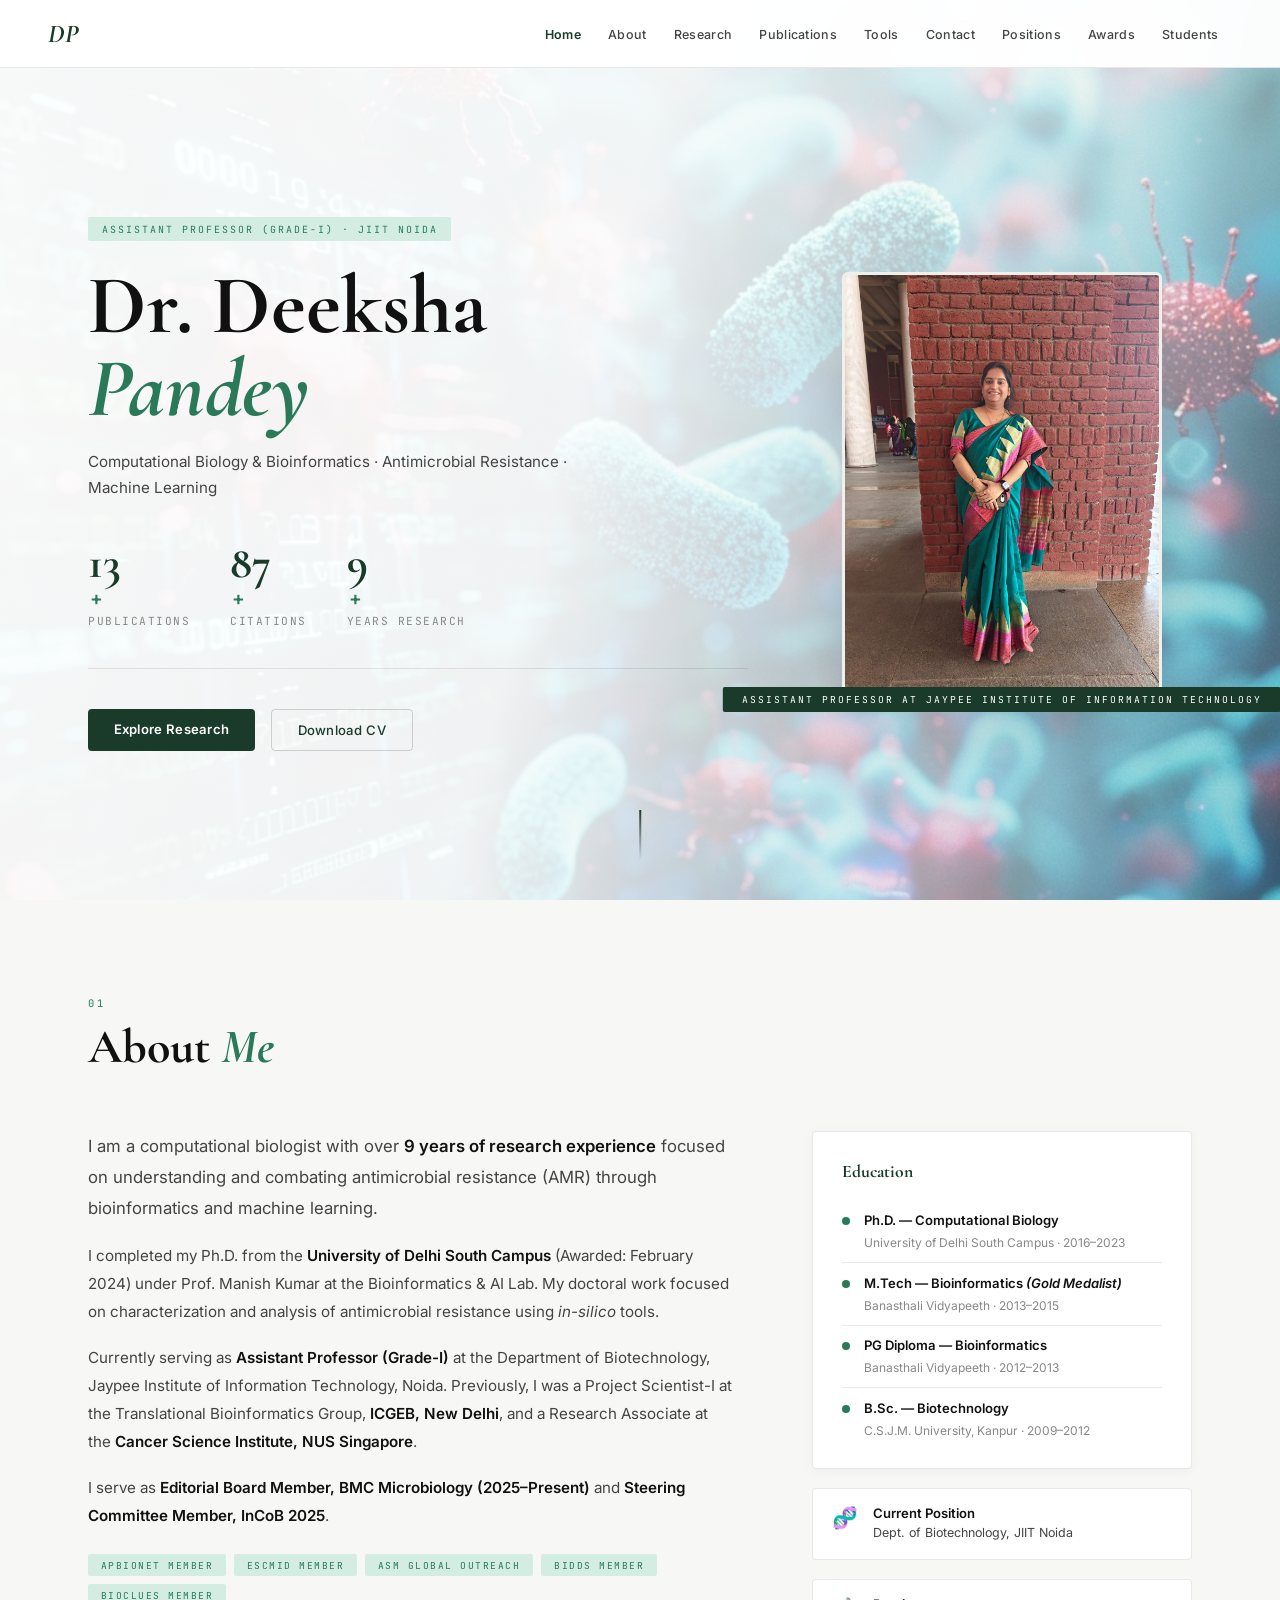
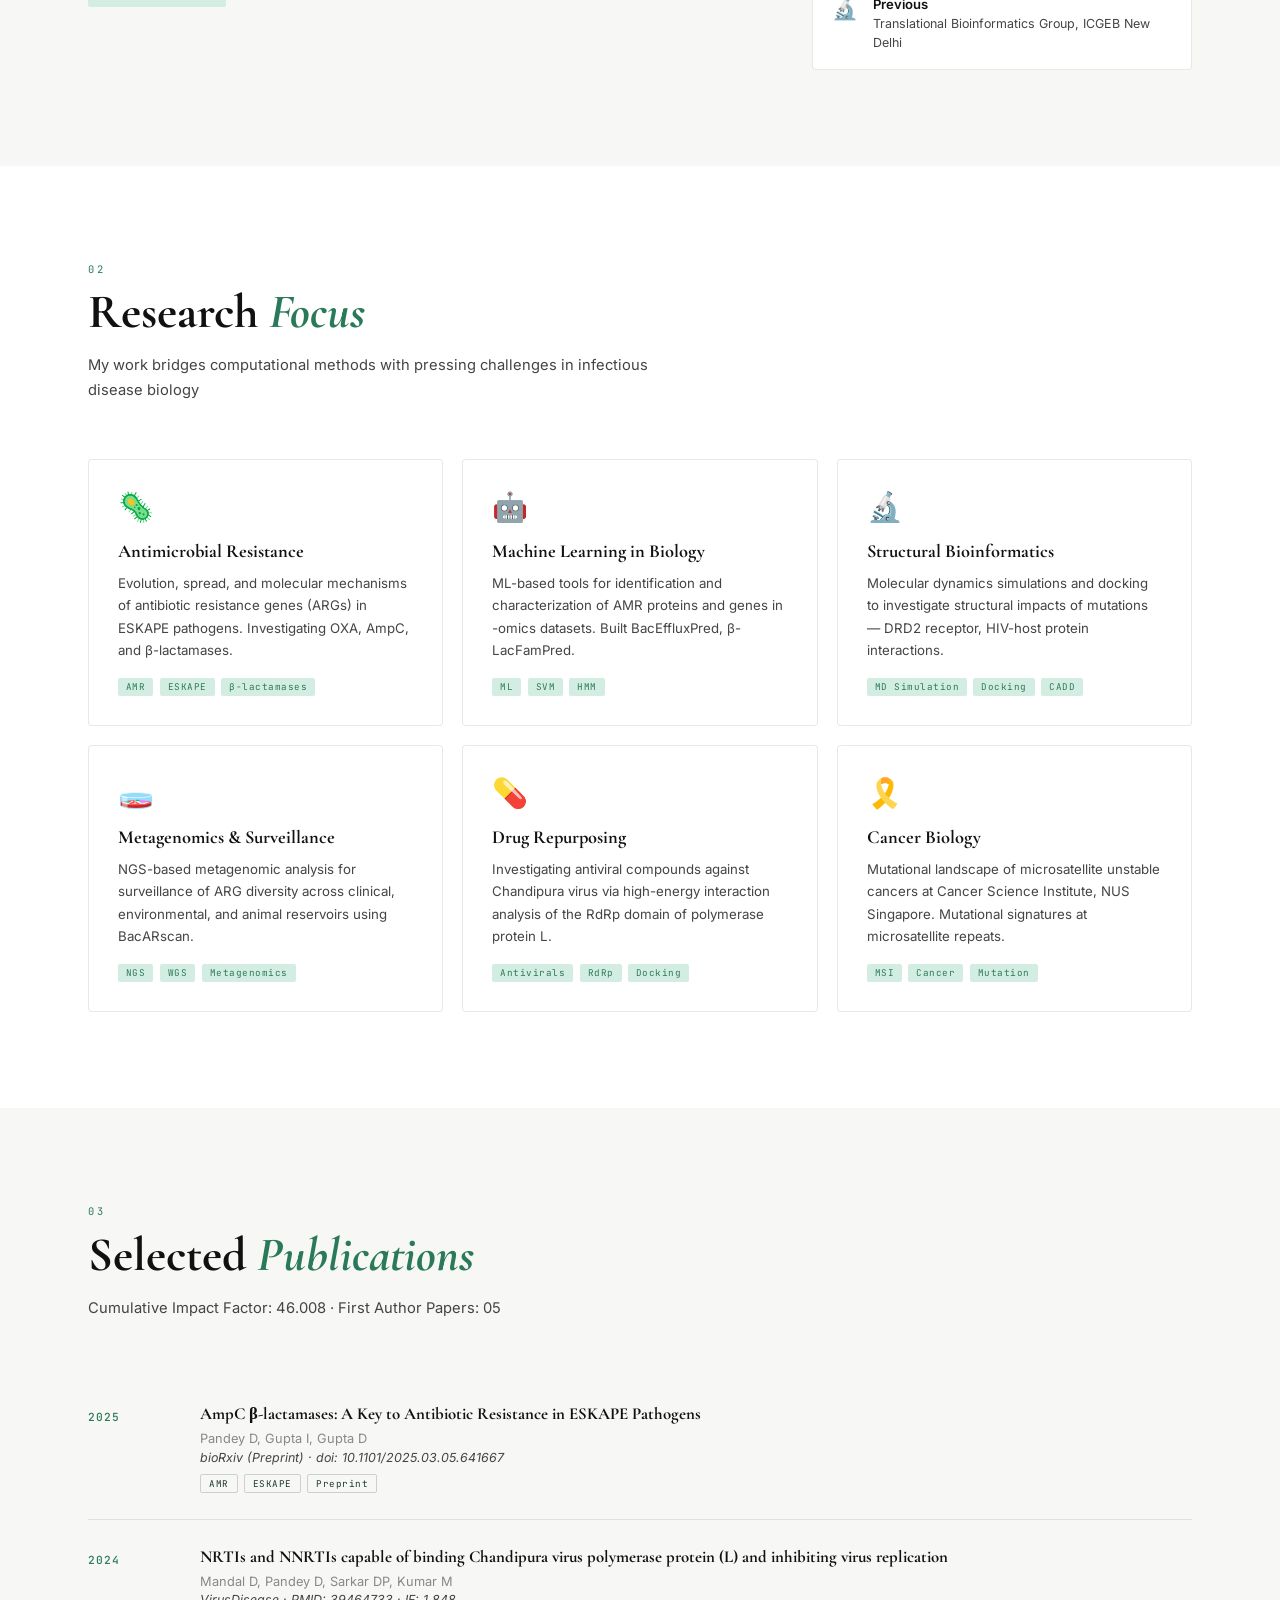
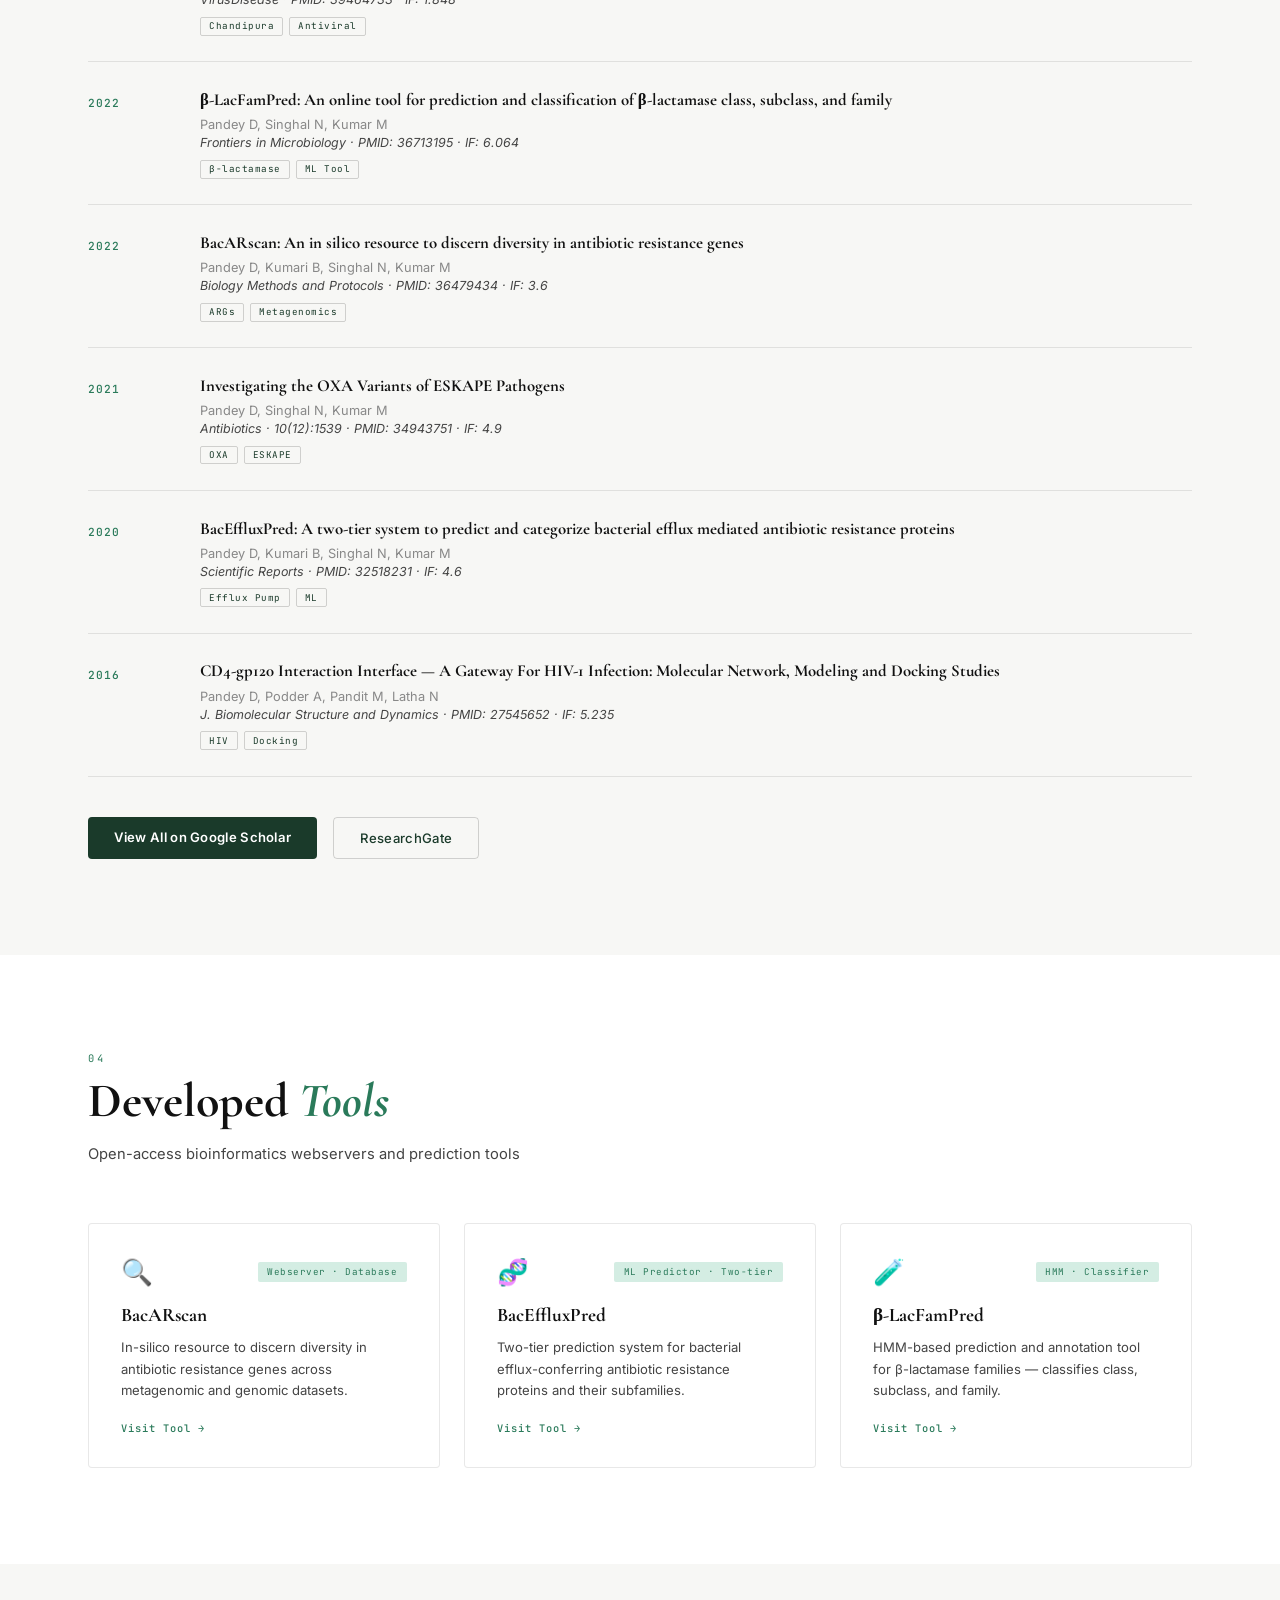
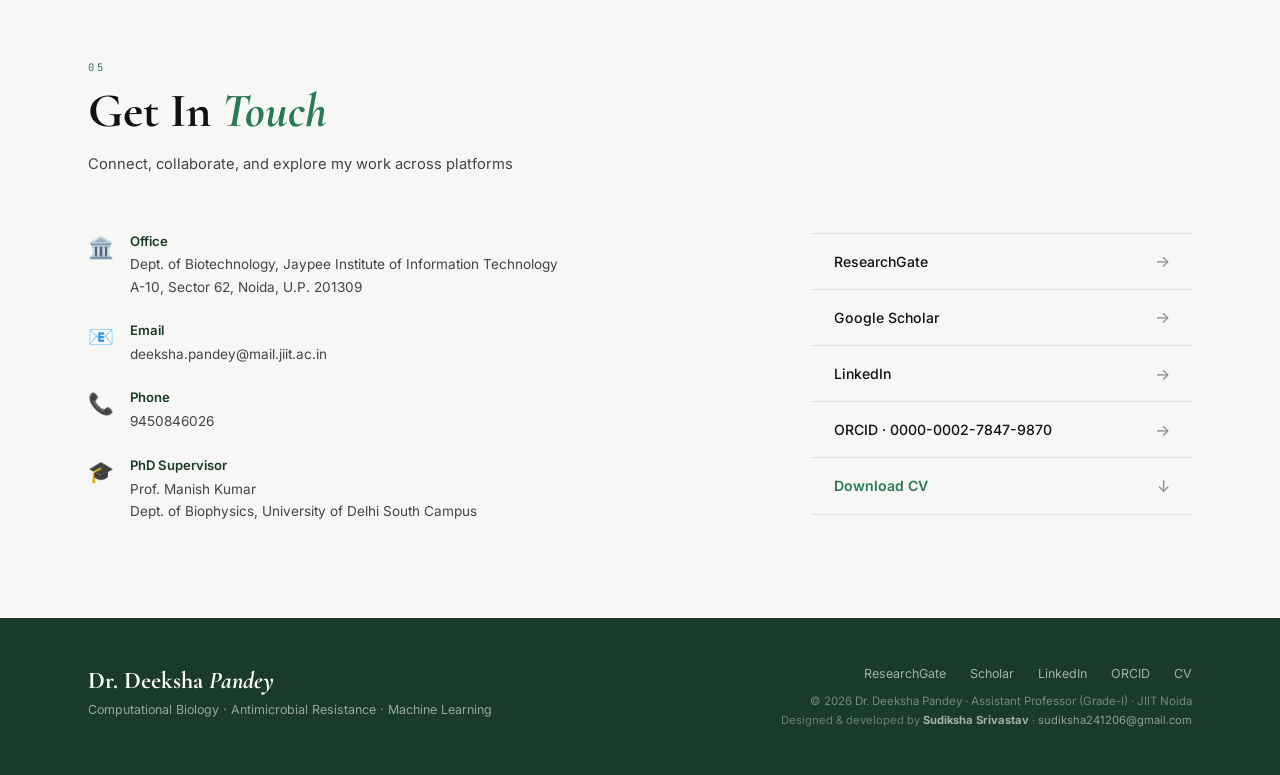
==== index.html @ 35f5d24d "Updated layout of website" ====
<!DOCTYPE html>
<html lang="en">
<head>
  <meta charset="UTF-8" />
  <meta name="viewport" content="width=device-width, initial-scale=1.0"/>
  <title>Dr. Deeksha Pandey | Computational Biology & Bioinformatics</title>
  <link rel="stylesheet" href="style.css" />
  <link rel="preconnect" href="https://fonts.googleapis.com">
  <link rel="preconnect" href="https://fonts.gstatic.com" crossorigin>
  <link href="https://fonts.googleapis.com/css2?family=Cormorant+Garamond:ital,wght@0,400;0,600;0,700;1,400;1,600&family=Inter:wght@300;400;500;600&family=JetBrains+Mono:wght@400;500&display=swap" rel="stylesheet">
</head>
<body>

  <nav id="navbar">
    <div class="nav-logo"><a href="index.html">DP</a></div>
    <ul class="nav-links">
      <li><a href="#home">Home</a></li>
      <li><a href="#about">About</a></li>
      <li><a href="#research">Research</a></li>
      <li><a href="#publications">Publications</a></li>
      <li><a href="#tools">Tools</a></li>
      <li><a href="#contact">Contact</a></li>
      <li><a href="positions.html">Positions</a></li>
      <li><a href="awards.html">Awards</a></li>
      <li><a href="students.html">Students</a></li>
    </ul>
    <button class="hamburger" id="hamburger" aria-label="Menu">
      <span></span><span></span><span></span>
    </button>
  </nav>

  <div class="mobile-menu" id="mobileMenu">
    <button class="mobile-close" id="mobileClose">✕</button>
    <ul>
      <li><a href="#home" onclick="closeMobile()">Home</a></li>
      <li><a href="#about" onclick="closeMobile()">About</a></li>
      <li><a href="#research" onclick="closeMobile()">Research</a></li>
      <li><a href="#publications" onclick="closeMobile()">Publications</a></li>
      <li><a href="#tools" onclick="closeMobile()">Tools</a></li>
      <li><a href="#contact" onclick="closeMobile()">Contact</a></li>
      <li><a href="positions.html" onclick="closeMobile()">Positions</a></li>
      <li><a href="awards.html" onclick="closeMobile()">Awards</a></li>
      <li><a href="students.html" onclick="closeMobile()">Students</a></li>
    </ul>
  </div>

  
  <section id="home" class="hero">
    <div class="hero-bg">
      <img src="backgroung.png" alt="" />
      <div class="hero-overlay"></div>
    </div>
    <div class="hero-inner">
      <div class="hero-left">
        <span class="hero-tag">Assistant Professor (Grade-I) · JIIT Noida</span>
        <h1>Dr. Deeksha<br><em>Pandey</em></h1>
        <p class="hero-sub">Computational Biology &amp; Bioinformatics · Antimicrobial Resistance · Machine Learning</p>
        <div class="hero-stats">
          <div class="hstat"><span class="hstat-n" data-target="13">0</span><span class="hstat-plus">+</span><small>Publications</small></div>
          <div class="hstat"><span class="hstat-n" data-target="87">0</span><span class="hstat-plus">+</span><small>Citations</small></div>
          <div class="hstat"><span class="hstat-n" data-target="9">0</span><span class="hstat-plus">+</span><small>Years Research</small></div>
        </div>
        <div class="hero-btns">
          <a href="#research" class="btn-solid">Explore Research</a>
          <a href="CV_Deeksha_Pandey.pdf" target="_blank" class="btn-ghost">Download CV</a>
        </div>
      </div>
      <div class="hero-right">
        <div class="hero-photo-wrap">
          <img src="profile.jpeg" alt="Dr. Deeksha Pandey" class="hero-photo" />
          <div class="hero-photo-badge">Assistant Professor at Jaypee Institute Of Information Technology</div>
        </div>
      </div>
    </div>
    <div class="hero-scroll"><span></span></div>
  </section>

  
  <section id="about" class="section about-section">
    <div class="container">
      <div class="section-header">
        <span class="sec-num">01</span>
        <h2 class="sec-title">About <em>Me</em></h2>
      </div>
      <div class="about-grid">
        <div class="about-text">
          <p class="about-lead">I am a computational biologist with over <strong>9 years of research experience</strong> focused on understanding and combating antimicrobial resistance (AMR) through bioinformatics and machine learning.</p>
          <p>I completed my Ph.D. from the <strong>University of Delhi South Campus</strong> (Awarded: February 2024) under Prof. Manish Kumar at the Bioinformatics &amp; AI Lab. My doctoral work focused on characterization and analysis of antimicrobial resistance using <em>in-silico</em> tools.</p>
          <p>Currently serving as <strong>Assistant Professor (Grade-I)</strong> at the Department of Biotechnology, Jaypee Institute of Information Technology, Noida. Previously, I was a Project Scientist-I at the Translational Bioinformatics Group, <strong>ICGEB, New Delhi</strong>, and a Research Associate at the <strong>Cancer Science Institute, NUS Singapore</strong>.</p>
          <p>I serve as <strong>Editorial Board Member, BMC Microbiology (2025–Present)</strong> and <strong>Steering Committee Member, InCoB 2025</strong>.</p>
          <div class="about-tags">
            <span>APBioNET Member</span>
            <span>ESCMID Member</span>
            <span>ASM Global Outreach</span>
            <span>BIDDS Member</span>
            <span>BIOCLUES Member</span>
          </div>
        </div>
        <div class="about-sidebar">
          <div class="edu-card">
            <h3>Education</h3>
            <div class="edu-item">
              <div class="edu-dot"></div>
              <div>
                <strong>Ph.D. — Computational Biology</strong>
                <span>University of Delhi South Campus · 2016–2023</span>
              </div>
            </div>
            <div class="edu-item">
              <div class="edu-dot"></div>
              <div>
                <strong>M.Tech — Bioinformatics <em>(Gold Medalist)</em></strong>
                <span>Banasthali Vidyapeeth · 2013–2015</span>
              </div>
            </div>
            <div class="edu-item">
              <div class="edu-dot"></div>
              <div>
                <strong>PG Diploma — Bioinformatics</strong>
                <span>Banasthali Vidyapeeth · 2012–2013</span>
              </div>
            </div>
            <div class="edu-item">
              <div class="edu-dot"></div>
              <div>
                <strong>B.Sc. — Biotechnology</strong>
                <span>C.S.J.M. University, Kanpur · 2009–2012</span>
              </div>
            </div>
          </div>
          <div class="affil-card">
            <div class="affil-icon">🧬</div>
            <div>
              <strong>Current Position</strong>
              <p>Dept. of Biotechnology, JIIT Noida</p>
            </div>
          </div>
          <div class="affil-card">
            <div class="affil-icon">🔬</div>
            <div>
              <strong>Previous</strong>
              <p>Translational Bioinformatics Group, ICGEB New Delhi</p>
            </div>
          </div>
        </div>
      </div>
    </div>
  </section>

  
  <section id="research" class="section research-section">
    <div class="container">
      <div class="section-header">
        <span class="sec-num">02</span>
        <h2 class="sec-title">Research <em>Focus</em></h2>
        <p class="sec-sub">My work bridges computational methods with pressing challenges in infectious disease biology</p>
      </div>
      <div class="research-grid">
        <div class="rcard">
          <div class="rcard-icon">🦠</div>
          <h3>Antimicrobial Resistance</h3>
          <p>Evolution, spread, and molecular mechanisms of antibiotic resistance genes (ARGs) in ESKAPE pathogens. Investigating OXA, AmpC, and β-lactamases.</p>
          <div class="rcard-tags"><span>AMR</span><span>ESKAPE</span><span>β-lactamases</span></div>
        </div>
        <div class="rcard">
          <div class="rcard-icon">🤖</div>
          <h3>Machine Learning in Biology</h3>
          <p>ML-based tools for identification and characterization of AMR proteins and genes in -omics datasets. Built BacEffluxPred, β-LacFamPred.</p>
          <div class="rcard-tags"><span>ML</span><span>SVM</span><span>HMM</span></div>
        </div>
        <div class="rcard">
          <div class="rcard-icon">🔬</div>
          <h3>Structural Bioinformatics</h3>
          <p>Molecular dynamics simulations and docking to investigate structural impacts of mutations — DRD2 receptor, HIV-host protein interactions.</p>
          <div class="rcard-tags"><span>MD Simulation</span><span>Docking</span><span>CADD</span></div>
        </div>
        <div class="rcard">
          <div class="rcard-icon">🧫</div>
          <h3>Metagenomics &amp; Surveillance</h3>
          <p>NGS-based metagenomic analysis for surveillance of ARG diversity across clinical, environmental, and animal reservoirs using BacARscan.</p>
          <div class="rcard-tags"><span>NGS</span><span>WGS</span><span>Metagenomics</span></div>
        </div>
        <div class="rcard">
          <div class="rcard-icon">💊</div>
          <h3>Drug Repurposing</h3>
          <p>Investigating antiviral compounds against Chandipura virus via high-energy interaction analysis of the RdRp domain of polymerase protein L.</p>
          <div class="rcard-tags"><span>Antivirals</span><span>RdRp</span><span>Docking</span></div>
        </div>
        <div class="rcard">
          <div class="rcard-icon">🎗️</div>
          <h3>Cancer Biology</h3>
          <p>Mutational landscape of microsatellite unstable cancers at Cancer Science Institute, NUS Singapore. Mutational signatures at microsatellite repeats.</p>
          <div class="rcard-tags"><span>MSI</span><span>Cancer</span><span>Mutation</span></div>
        </div>
      </div>
    </div>
  </section>

  
  <section id="publications" class="section pub-section">
    <div class="container">
      <div class="section-header">
        <span class="sec-num">03</span>
        <h2 class="sec-title">Selected <em>Publications</em></h2>
        <p class="sec-sub">Cumulative Impact Factor: 46.008 · First Author Papers: 05</p>
      </div>
      <div class="pub-list">
        <div class="pub-item">
          <div class="pub-meta"><span class="pub-year">2025</span></div>
          <div class="pub-body">
            <h4>AmpC β-lactamases: A Key to Antibiotic Resistance in ESKAPE Pathogens</h4>
            <p class="pub-authors">Pandey D, Gupta I, Gupta D</p>
            <p class="pub-journal">bioRxiv (Preprint) · doi: 10.1101/2025.03.05.641667</p>
            <div class="pub-chips"><span>AMR</span><span>ESKAPE</span><span>Preprint</span></div>
          </div>
        </div>
        <div class="pub-item">
          <div class="pub-meta"><span class="pub-year">2024</span></div>
          <div class="pub-body">
            <h4>NRTIs and NNRTIs capable of binding Chandipura virus polymerase protein (L) and inhibiting virus replication</h4>
            <p class="pub-authors">Mandal D, Pandey D, Sarkar DP, Kumar M</p>
            <p class="pub-journal">VirusDisease · PMID: 39464733 · IF: 1.848</p>
            <div class="pub-chips"><span>Chandipura</span><span>Antiviral</span></div>
          </div>
        </div>
        <div class="pub-item">
          <div class="pub-meta"><span class="pub-year">2022</span></div>
          <div class="pub-body">
            <h4>β-LacFamPred: An online tool for prediction and classification of β-lactamase class, subclass, and family</h4>
            <p class="pub-authors">Pandey D, Singhal N, Kumar M</p>
            <p class="pub-journal">Frontiers in Microbiology · PMID: 36713195 · IF: 6.064</p>
            <div class="pub-chips"><span>β-lactamase</span><span>ML Tool</span></div>
          </div>
        </div>
        <div class="pub-item">
          <div class="pub-meta"><span class="pub-year">2022</span></div>
          <div class="pub-body">
            <h4>BacARscan: An in silico resource to discern diversity in antibiotic resistance genes</h4>
            <p class="pub-authors">Pandey D, Kumari B, Singhal N, Kumar M</p>
            <p class="pub-journal">Biology Methods and Protocols · PMID: 36479434 · IF: 3.6</p>
            <div class="pub-chips"><span>ARGs</span><span>Metagenomics</span></div>
          </div>
        </div>
        <div class="pub-item">
          <div class="pub-meta"><span class="pub-year">2021</span></div>
          <div class="pub-body">
            <h4>Investigating the OXA Variants of ESKAPE Pathogens</h4>
            <p class="pub-authors">Pandey D, Singhal N, Kumar M</p>
            <p class="pub-journal">Antibiotics · 10(12):1539 · PMID: 34943751 · IF: 4.9</p>
            <div class="pub-chips"><span>OXA</span><span>ESKAPE</span></div>
          </div>
        </div>
        <div class="pub-item">
          <div class="pub-meta"><span class="pub-year">2020</span></div>
          <div class="pub-body">
            <h4>BacEffluxPred: A two-tier system to predict and categorize bacterial efflux mediated antibiotic resistance proteins</h4>
            <p class="pub-authors">Pandey D, Kumari B, Singhal N, Kumar M</p>
            <p class="pub-journal">Scientific Reports · PMID: 32518231 · IF: 4.6</p>
            <div class="pub-chips"><span>Efflux Pump</span><span>ML</span></div>
          </div>
        </div>
        <div class="pub-item">
          <div class="pub-meta"><span class="pub-year">2016</span></div>
          <div class="pub-body">
            <h4>CD4-gp120 Interaction Interface — A Gateway For HIV-1 Infection: Molecular Network, Modeling and Docking Studies</h4>
            <p class="pub-authors">Pandey D, Podder A, Pandit M, Latha N</p>
            <p class="pub-journal">J. Biomolecular Structure and Dynamics · PMID: 27545652 · IF: 5.235</p>
            <div class="pub-chips"><span>HIV</span><span>Docking</span></div>
          </div>
        </div>
      </div>
      <div class="pub-cta">
        <a href="https://scholar.google.co.in/citations?hl=en&user=V13V4i8AAAAJ&view_op=list_works&sortby=pubdate" target="_blank" class="btn-solid">View All on Google Scholar</a>
        <a href="https://www.researchgate.net/profile/Deeksha_Pandey4" target="_blank" class="btn-ghost">ResearchGate</a>
      </div>
    </div>
  </section>

  
  <section id="tools" class="section tools-section">
    <div class="container">
      <div class="section-header">
        <span class="sec-num">04</span>
        <h2 class="sec-title">Developed <em>Tools</em></h2>
        <p class="sec-sub">Open-access bioinformatics webservers and prediction tools</p>
      </div>
      <div class="tools-grid">
        <a href="http://proteininformatics.org/mkumar/bacarscan/" target="_blank" class="tcard">
          <div class="tcard-top">
            <span class="tcard-icon">🔍</span>
            <span class="tcard-type">Webserver · Database</span>
          </div>
          <h3>BacARscan</h3>
          <p>In-silico resource to discern diversity in antibiotic resistance genes across metagenomic and genomic datasets.</p>
          <span class="tcard-link">Visit Tool →</span>
        </a>
        <a href="http://www.proteininformatics.org/mkumar/baceffluxpred/" target="_blank" class="tcard">
          <div class="tcard-top">
            <span class="tcard-icon">🧬</span>
            <span class="tcard-type">ML Predictor · Two-tier</span>
          </div>
          <h3>BacEffluxPred</h3>
          <p>Two-tier prediction system for bacterial efflux-conferring antibiotic resistance proteins and their subfamilies.</p>
          <span class="tcard-link">Visit Tool →</span>
        </a>
        <a href="http://proteininformatics.org/mkumar/blacfampred/" target="_blank" class="tcard">
          <div class="tcard-top">
            <span class="tcard-icon">🧪</span>
            <span class="tcard-type">HMM · Classifier</span>
          </div>
          <h3>β-LacFamPred</h3>
          <p>HMM-based prediction and annotation tool for β-lactamase families — classifies class, subclass, and family.</p>
          <span class="tcard-link">Visit Tool →</span>
        </a>
      </div>
    </div>
  </section>

  
  <section id="contact" class="section contact-section">
    <div class="container">
      <div class="section-header">
        <span class="sec-num">05</span>
        <h2 class="sec-title">Get In <em>Touch</em></h2>
        <p class="sec-sub">Connect, collaborate, and explore my work across platforms</p>
      </div>
      <div class="contact-grid">
        <div class="contact-info">
          <div class="cinfo-item">
            <div class="cinfo-icon">🏛️</div>
            <div>
              <strong>Office</strong>
              <p>Dept. of Biotechnology, Jaypee Institute of Information Technology<br>A-10, Sector 62, Noida, U.P. 201309</p>
            </div>
          </div>
          <div class="cinfo-item">
            <div class="cinfo-icon">📧</div>
            <div>
              <strong>Email</strong>
              <p>deeksha.pandey@mail.jiit.ac.in</p>
            </div>
          </div>
          <div class="cinfo-item">
            <div class="cinfo-icon">📞</div>
            <div>
              <strong>Phone</strong>
              <p>9450846026</p>
            </div>
          </div>
          <div class="cinfo-item">
            <div class="cinfo-icon">🎓</div>
            <div>
              <strong>PhD Supervisor</strong>
              <p>Prof. Manish Kumar<br>Dept. of Biophysics, University of Delhi South Campus</p>
            </div>
          </div>
        </div>
        <div class="social-links">
          <a href="https://www.researchgate.net/profile/Deeksha_Pandey4" target="_blank" class="slink">
            <span class="slink-label">ResearchGate</span>
            <span class="slink-arrow">→</span>
          </a>
          <a href="https://scholar.google.co.in/citations?hl=en&user=V13V4i8AAAAJ" target="_blank" class="slink">
            <span class="slink-label">Google Scholar</span>
            <span class="slink-arrow">→</span>
          </a>
          <a href="https://www.linkedin.com/in/deeksha-pandey-b1a76788/" target="_blank" class="slink">
            <span class="slink-label">LinkedIn</span>
            <span class="slink-arrow">→</span>
          </a>
          <a href="https://orcid.org/0000-0002-7847-9870" target="_blank" class="slink">
            <span class="slink-label">ORCID · 0000-0002-7847-9870</span>
            <span class="slink-arrow">→</span>
          </a>
          <a href="CV_Deeksha_Pandey.pdf" target="_blank" class="slink slink-cv">
            <span class="slink-label">Download CV</span>
            <span class="slink-arrow">↓</span>
          </a>
        </div>
      </div>
    </div>
  </section>

  <footer class="footer">
    <div class="footer-inner">
      <div class="footer-left">
        <div class="footer-logo">Dr. Deeksha <em>Pandey</em></div>
        <p>Computational Biology · Antimicrobial Resistance · Machine Learning</p>
      </div>
      <div class="footer-right">
        <div class="footer-links">
          <a href="https://www.researchgate.net/profile/Deeksha_Pandey4" target="_blank">ResearchGate</a>
          <a href="https://scholar.google.co.in/citations?hl=en&user=V13V4i8AAAAJ" target="_blank">Scholar</a>
          <a href="https://www.linkedin.com/in/deeksha-pandey-b1a76788/" target="_blank">LinkedIn</a>
          <a href="https://orcid.org/0000-0002-7847-9870" target="_blank">ORCID</a>
          <a href="CV_Deeksha_Pandey.pdf" target="_blank">CV</a>
        </div>
        <p class="footer-copy">© 2026 Dr. Deeksha Pandey · Assistant Professor (Grade-I) · JIIT Noida</p>
        <p class="footer-created">Designed &amp; developed by <strong>Sudiksha Srivastav</strong> · <a href="mailto:sudiksha241206@gmail.com">sudiksha241206@gmail.com</a></p>
      </div>
    </div>
  </footer>

  <script src="script.js"></script>
</body>
</html>
---- style.css ----
:root {
  --bg: #ffffff;
  --bg2: #f7f7f5;
  --bg3: #efefec;
  --surface: #fafaf8;
  --border: rgba(0,0,0,0.09);
  --border-strong: rgba(0,0,0,0.16);
  --accent: #1a3a2a;
  --accent2: #2d5a3d;
  --accent-light: #e8f0eb;
  --teal: #2a7a5a;
  --teal-light: #d4ede3;
  --text: #111111;
  --text-muted: #444444;
  --text-dim: #888888;
  --font-display: 'Cormorant Garamond', Georgia, serif;
  --font-body: 'Inter', sans-serif;
  --font-mono: 'JetBrains Mono', monospace;
  --radius: 4px;
  --nav-h: 68px;
}

*, *::before, *::after { box-sizing: border-box; margin: 0; padding: 0; }
html { scroll-behavior: smooth; }
body {
  font-family: var(--font-body);
  background: var(--bg);
  color: var(--text);
  overflow-x: hidden;
  -webkit-font-smoothing: antialiased;
}
::selection { background: var(--accent); color: #fff; }
::-webkit-scrollbar { width: 4px; }
::-webkit-scrollbar-track { background: var(--bg2); }
::-webkit-scrollbar-thumb { background: var(--accent2); border-radius: 2px; }

#navbar {
  position: fixed;
  top: 0; left: 0; right: 0;
  z-index: 1000;
  height: var(--nav-h);
  display: flex;
  align-items: center;
  justify-content: space-between;
  padding: 0 3rem;
  background: rgba(255,255,255,0.96);
  backdrop-filter: blur(20px);
  border-bottom: 1px solid var(--border);
  transition: box-shadow 0.3s;
}
#navbar.scrolled { box-shadow: 0 2px 20px rgba(0,0,0,0.07); }
.nav-logo a {
  font-family: var(--font-display);
  font-size: 1.6rem;
  font-weight: 700;
  font-style: italic;
  color: var(--accent);
  text-decoration: none;
  letter-spacing: 1px;
}
.nav-links { display: flex; list-style: none; gap: 0; }
.nav-links a {
  font-family: var(--font-body);
  font-size: 0.78rem;
  font-weight: 500;
  text-decoration: none;
  color: var(--text-muted);
  letter-spacing: 0.3px;
  padding: 0.4rem 0.85rem;
  border-radius: var(--radius);
  transition: color 0.2s, background 0.2s;
}
.nav-links a:hover { color: var(--accent); background: var(--accent-light); }
.nav-links a.active { color: var(--accent); font-weight: 600; }

.hamburger { display: none; flex-direction: column; gap: 5px; background: none; border: none; cursor: pointer; padding: 4px; }
.hamburger span { display: block; width: 22px; height: 1.5px; background: var(--accent); transition: 0.3s; }

.mobile-menu {
  display: none;
  position: fixed;
  inset: 0;
  background: rgba(255,255,255,0.98);
  backdrop-filter: blur(20px);
  z-index: 999;
  flex-direction: column;
  align-items: center;
  justify-content: center;
  gap: 0;
}
.mobile-menu.open { display: flex; }
.mobile-close {
  position: absolute;
  top: 1.5rem; right: 2rem;
  background: none;
  border: none;
  font-size: 1.5rem;
  cursor: pointer;
  color: var(--text-muted);
}
.mobile-menu ul { list-style: none; text-align: center; }
.mobile-menu li { margin: 0.9rem 0; }
.mobile-menu a {
  font-family: var(--font-display);
  font-size: 2.2rem;
  font-style: italic;
  color: var(--text);
  text-decoration: none;
  transition: color 0.2s;
}
.mobile-menu a:hover { color: var(--teal); }

.hero {
  min-height: 100vh;
  position: relative;
  display: flex;
  align-items: center;
  padding-top: var(--nav-h);
  overflow: hidden;
}
.hero-bg {
  position: absolute;
  inset: 0;
  z-index: 0;
}
.hero-bg img {
  width: 100%;
  height: 100%;
  object-fit: cover;
  object-position: center;
}
.hero-overlay {
  position: absolute;
  inset: 0;
  background: linear-gradient(105deg, rgba(255,255,255,0.97) 0%, rgba(255,255,255,0.94) 45%, rgba(255,255,255,0.6) 75%, rgba(255,255,255,0.2) 100%);
}
.hero-inner {
  position: relative;
  z-index: 2;
  width: 100%;
  max-width: 1200px;
  margin: 0 auto;
  padding: 4rem 3rem;
  display: grid;
  grid-template-columns: 1fr 380px;
  gap: 4rem;
  align-items: center;
}
.hero-tag {
  display: inline-block;
  font-family: var(--font-mono);
  font-size: 0.62rem;
  letter-spacing: 2px;
  text-transform: uppercase;
  color: var(--teal);
  background: var(--teal-light);
  padding: 0.35rem 0.85rem;
  border-radius: 2px;
  margin-bottom: 1.4rem;
}
.hero-left h1 {
  font-family: var(--font-display);
  font-size: clamp(3.8rem, 6.5vw, 7rem);
  font-weight: 700;
  line-height: 1.0;
  color: var(--text);
  margin-bottom: 1.2rem;
}
.hero-left h1 em {
  font-style: italic;
  color: var(--teal);
}
.hero-sub {
  font-size: 0.95rem;
  color: var(--text-muted);
  line-height: 1.7;
  margin-bottom: 2.5rem;
  max-width: 500px;
}
.hero-stats {
  display: flex;
  gap: 2.5rem;
  margin-bottom: 2.5rem;
  padding-bottom: 2.5rem;
  border-bottom: 1px solid var(--border);
}
.hstat { display: flex; flex-direction: column; align-items: flex-start; }
.hstat-n {
  font-family: var(--font-display);
  font-size: 2.8rem;
  font-weight: 700;
  color: var(--accent);
  line-height: 1;
}
.hstat-plus { font-size: 1.2rem; color: var(--teal); font-weight: 600; margin-left: 2px; }
.hstat small {
  font-size: 0.7rem;
  font-family: var(--font-mono);
  letter-spacing: 1.5px;
  text-transform: uppercase;
  color: var(--text-dim);
  margin-top: 0.3rem;
}
.hero-btns { display: flex; gap: 1rem; flex-wrap: wrap; }
.btn-solid {
  display: inline-block;
  font-family: var(--font-body);
  font-size: 0.82rem;
  font-weight: 600;
  letter-spacing: 0.3px;
  padding: 0.75rem 1.6rem;
  background: var(--accent);
  color: #fff;
  text-decoration: none;
  border-radius: var(--radius);
  transition: background 0.2s, transform 0.2s;
}
.btn-solid:hover { background: var(--accent2); transform: translateY(-1px); }
.btn-ghost {
  display: inline-block;
  font-family: var(--font-body);
  font-size: 0.82rem;
  font-weight: 500;
  letter-spacing: 0.3px;
  padding: 0.75rem 1.6rem;
  background: transparent;
  color: var(--accent);
  text-decoration: none;
  border: 1.5px solid var(--border-strong);
  border-radius: var(--radius);
  transition: border-color 0.2s, background 0.2s;
}
.btn-ghost:hover { border-color: var(--accent); background: var(--accent-light); }

.hero-right { display: flex; justify-content: center; }
.hero-photo-wrap {
  position: relative;
  width: 320px;
}
.hero-photo {
  width: 100%;
  border-radius: 6px;
  display: block;
  border: 3px solid var(--bg3);
  box-shadow: 0 20px 60px rgba(0,0,0,0.12);
}
.hero-photo-badge {
  position: absolute;
  bottom: -16px;
  left: 50%;
  transform: translateX(-50%);
  background: var(--accent);
  color: #fff;
  font-family: var(--font-mono);
  font-size: 0.6rem;
  letter-spacing: 2px;
  text-transform: uppercase;
  padding: 0.4rem 1.2rem;
  border-radius: 2px;
  white-space: nowrap;
}
.hero-scroll {
  position: absolute;
  bottom: 2.5rem;
  left: 50%;
  transform: translateX(-50%);
  z-index: 2;
  display: flex;
  flex-direction: column;
  align-items: center;
}
.hero-scroll span {
  display: block;
  width: 1.5px;
  height: 50px;
  background: linear-gradient(to bottom, var(--accent), transparent);
  animation: scrollPulse 2s ease infinite;
}
@keyframes scrollPulse {
  0%,100% { opacity: 0.3; transform: scaleY(1); }
  50% { opacity: 1; transform: scaleY(1.2); }
}

.section { padding: 6rem 0; }
.section:nth-child(even) { background: var(--bg2); }
.container { max-width: 1200px; margin: 0 auto; padding: 0 3rem; }
.section-header { margin-bottom: 3.5rem; }
.sec-num {
  font-family: var(--font-mono);
  font-size: 0.65rem;
  color: var(--teal);
  letter-spacing: 3px;
  display: block;
  margin-bottom: 0.6rem;
}
.sec-title {
  font-family: var(--font-display);
  font-size: clamp(2.2rem, 4vw, 3rem);
  font-weight: 700;
  color: var(--text);
  line-height: 1.15;
  margin-bottom: 0.8rem;
}
.sec-title em { font-style: italic; color: var(--teal); }
.sec-sub {
  font-size: 0.92rem;
  color: var(--text-muted);
  max-width: 560px;
  line-height: 1.7;
}

.about-grid {
  display: grid;
  grid-template-columns: 1fr 380px;
  gap: 5rem;
  align-items: flex-start;
}
.about-text p {
  font-size: 0.95rem;
  color: var(--text-muted);
  line-height: 1.85;
  margin-bottom: 1.1rem;
}
.about-text p strong { color: var(--text); font-weight: 600; }
.about-text p:first-child { font-size: 1.05rem; }
.about-tags {
  display: flex;
  flex-wrap: wrap;
  gap: 0.5rem;
  margin-top: 1.5rem;
}
.about-tags span {
  font-family: var(--font-mono);
  font-size: 0.6rem;
  letter-spacing: 1.5px;
  text-transform: uppercase;
  color: var(--teal);
  background: var(--teal-light);
  padding: 0.3rem 0.8rem;
  border-radius: 2px;
}
.about-sidebar { display: flex; flex-direction: column; gap: 1.2rem; }
.edu-card {
  background: var(--bg);
  border: 1px solid var(--border);
  border-radius: var(--radius);
  padding: 1.8rem;
  box-shadow: 0 2px 12px rgba(0,0,0,0.04);
}
.edu-card h3 {
  font-family: var(--font-display);
  font-size: 1.1rem;
  font-weight: 700;
  color: var(--accent);
  margin-bottom: 1.2rem;
}
.edu-item {
  display: flex;
  gap: 0.9rem;
  align-items: flex-start;
  padding: 0.7rem 0;
  border-bottom: 1px solid var(--border);
}
.edu-item:last-child { border-bottom: none; padding-bottom: 0; }
.edu-dot {
  width: 8px;
  height: 8px;
  border-radius: 50%;
  background: var(--teal);
  flex-shrink: 0;
  margin-top: 5px;
}
.edu-item strong {
  font-size: 0.82rem;
  font-weight: 600;
  color: var(--text);
  display: block;
  margin-bottom: 0.2rem;
}
.edu-item span {
  font-size: 0.75rem;
  color: var(--text-dim);
}
.affil-card {
  display: flex;
  align-items: flex-start;
  gap: 0.9rem;
  background: var(--bg);
  border: 1px solid var(--border);
  border-radius: var(--radius);
  padding: 1rem 1.2rem;
}
.affil-icon { font-size: 1.3rem; flex-shrink: 0; }
.affil-card strong { font-size: 0.82rem; font-weight: 600; display: block; margin-bottom: 0.2rem; }
.affil-card p { font-size: 0.78rem; color: var(--text-muted); line-height: 1.5; }

.research-grid {
  display: grid;
  grid-template-columns: repeat(3, 1fr);
  gap: 1.2rem;
}
.rcard {
  background: var(--bg);
  border: 1px solid var(--border);
  border-radius: var(--radius);
  padding: 1.8rem;
  transition: transform 0.25s, box-shadow 0.25s, border-color 0.25s;
  position: relative;
  overflow: hidden;
}
.rcard::before {
  content: '';
  position: absolute;
  top: 0; left: 0; right: 0;
  height: 3px;
  background: linear-gradient(90deg, var(--teal), var(--accent2));
  transform: scaleX(0);
  transform-origin: left;
  transition: transform 0.3s;
}
.rcard:hover { transform: translateY(-4px); box-shadow: 0 12px 36px rgba(0,0,0,0.09); border-color: rgba(42,122,90,0.3); }
.rcard:hover::before { transform: scaleX(1); }
.rcard-icon { font-size: 1.8rem; margin-bottom: 1rem; }
.rcard h3 {
  font-family: var(--font-display);
  font-size: 1.15rem;
  font-weight: 700;
  color: var(--text);
  margin-bottom: 0.6rem;
}
.rcard p { font-size: 0.83rem; color: var(--text-muted); line-height: 1.7; margin-bottom: 1rem; }
.rcard-tags { display: flex; flex-wrap: wrap; gap: 0.4rem; }
.rcard-tags span {
  font-family: var(--font-mono);
  font-size: 0.58rem;
  letter-spacing: 0.5px;
  color: var(--teal);
  background: var(--teal-light);
  padding: 0.2rem 0.5rem;
  border-radius: 2px;
}

.pub-list { display: flex; flex-direction: column; gap: 0; margin-bottom: 2.5rem; }
.pub-item {
  display: grid;
  grid-template-columns: 80px 1fr;
  gap: 2rem;
  padding: 1.6rem 0;
  border-bottom: 1px solid var(--border);
  transition: background 0.2s;
}
.pub-item:hover { background: var(--bg2); margin: 0 -1.5rem; padding: 1.6rem 1.5rem; border-radius: var(--radius); }
.pub-meta { padding-top: 0.2rem; }
.pub-year {
  font-family: var(--font-mono);
  font-size: 0.7rem;
  letter-spacing: 1px;
  color: var(--teal);
  font-weight: 500;
}
.pub-body h4 {
  font-family: var(--font-display);
  font-size: 1.05rem;
  font-weight: 700;
  color: var(--text);
  margin-bottom: 0.35rem;
  line-height: 1.4;
}
.pub-authors { font-size: 0.8rem; color: var(--text-dim); margin-bottom: 0.2rem; }
.pub-journal { font-size: 0.78rem; color: var(--text-muted); font-style: italic; margin-bottom: 0.6rem; }
.pub-chips { display: flex; gap: 0.4rem; flex-wrap: wrap; }
.pub-chips span {
  font-family: var(--font-mono);
  font-size: 0.58rem;
  letter-spacing: 0.5px;
  color: var(--accent);
  border: 1px solid var(--border-strong);
  padding: 0.15rem 0.5rem;
  border-radius: 2px;
}
.pub-cta { display: flex; gap: 1rem; }

.tools-grid {
  display: grid;
  grid-template-columns: repeat(3, 1fr);
  gap: 1.5rem;
}
.tcard {
  display: flex;
  flex-direction: column;
  background: var(--bg);
  border: 1px solid var(--border);
  border-radius: var(--radius);
  padding: 2rem;
  text-decoration: none;
  color: inherit;
  transition: transform 0.25s, box-shadow 0.25s, border-color 0.25s;
}
.tcard:hover { transform: translateY(-4px); box-shadow: 0 16px 40px rgba(0,0,0,0.1); border-color: var(--teal); }
.tcard-top { display: flex; align-items: center; justify-content: space-between; margin-bottom: 1rem; }
.tcard-icon { font-size: 1.6rem; }
.tcard-type {
  font-family: var(--font-mono);
  font-size: 0.58rem;
  letter-spacing: 0.5px;
  color: var(--teal);
  background: var(--teal-light);
  padding: 0.25rem 0.6rem;
  border-radius: 2px;
}
.tcard h3 {
  font-family: var(--font-display);
  font-size: 1.2rem;
  font-weight: 700;
  color: var(--text);
  margin-bottom: 0.6rem;
}
.tcard p { font-size: 0.82rem; color: var(--text-muted); line-height: 1.65; flex: 1; margin-bottom: 1.2rem; }
.tcard-link {
  font-family: var(--font-mono);
  font-size: 0.65rem;
  letter-spacing: 1px;
  color: var(--teal);
  font-weight: 500;
}

.contact-grid {
  display: grid;
  grid-template-columns: 1fr 380px;
  gap: 5rem;
  align-items: flex-start;
}
.contact-info { display: flex; flex-direction: column; gap: 1.5rem; }
.cinfo-item { display: flex; gap: 1rem; align-items: flex-start; }
.cinfo-icon { font-size: 1.3rem; flex-shrink: 0; margin-top: 2px; }
.cinfo-item strong { font-size: 0.82rem; font-weight: 600; display: block; margin-bottom: 0.3rem; color: var(--accent); }
.cinfo-item p { font-size: 0.85rem; color: var(--text-muted); line-height: 1.65; }
.social-links { display: flex; flex-direction: column; gap: 0; }
.slink {
  display: flex;
  align-items: center;
  justify-content: space-between;
  padding: 1.1rem 1.4rem;
  text-decoration: none;
  border-bottom: 1px solid var(--border);
  transition: background 0.2s, color 0.2s;
}
.slink:first-child { border-top: 1px solid var(--border); }
.slink:hover { background: var(--accent-light); }
.slink-label {
  font-size: 0.88rem;
  font-weight: 500;
  color: var(--text);
}
.slink:hover .slink-label { color: var(--accent); }
.slink-arrow { font-size: 1rem; color: var(--text-dim); transition: transform 0.2s; }
.slink:hover .slink-arrow { transform: translateX(4px); color: var(--accent); }
.slink-cv .slink-label { color: var(--teal); font-weight: 600; }
.slink-cv:hover { background: var(--teal-light); }

.footer {
  background: var(--accent);
  color: rgba(255,255,255,0.85);
  padding: 3rem 0;
}
.footer-inner {
  max-width: 1200px;
  margin: 0 auto;
  padding: 0 3rem;
  display: flex;
  justify-content: space-between;
  align-items: flex-start;
  gap: 3rem;
}
.footer-logo {
  font-family: var(--font-display);
  font-size: 1.5rem;
  font-weight: 700;
  color: #fff;
  margin-bottom: 0.4rem;
}
.footer-logo em { font-style: italic; }
.footer-left p { font-size: 0.78rem; color: rgba(255,255,255,0.55); }
.footer-right { text-align: right; }
.footer-links { display: flex; gap: 1.5rem; margin-bottom: 0.8rem; justify-content: flex-end; }
.footer-links a {
  font-size: 0.78rem;
  color: rgba(255,255,255,0.6);
  text-decoration: none;
  transition: color 0.2s;
}
.footer-links a:hover { color: #fff; }
.footer-copy { font-size: 0.72rem; color: rgba(255,255,255,0.4); margin-bottom: 0.3rem; }
.footer-created { font-size: 0.7rem; color: rgba(255,255,255,0.35); }
.footer-created strong { color: rgba(255,255,255,0.6); }
.footer-created a { color: rgba(255,255,255,0.5); text-decoration: none; }
.footer-created a:hover { color: rgba(255,255,255,0.85); }

@media (max-width: 1024px) {
  .hero-inner { grid-template-columns: 1fr; gap: 3rem; }
  .hero-right { display: none; }
  .about-grid { grid-template-columns: 1fr; gap: 3rem; }
  .about-sidebar { flex-direction: row; flex-wrap: wrap; }
  .edu-card { flex: 1; min-width: 300px; }
  .contact-grid { grid-template-columns: 1fr; gap: 3rem; }
  .research-grid { grid-template-columns: repeat(2, 1fr); }
  .tools-grid { grid-template-columns: repeat(2, 1fr); }
  .footer-inner { flex-direction: column; gap: 1.5rem; }
  .footer-right { text-align: left; }
  .footer-links { justify-content: flex-start; }
}
@media (max-width: 768px) {
  :root { --nav-h: 60px; }
  #navbar { padding: 0 1.5rem; }
  .nav-links { display: none; }
  .hamburger { display: flex; }
  .container { padding: 0 1.5rem; }
  .section { padding: 4rem 0; }
  .hero-inner { padding: 3rem 1.5rem; }
  .hero-stats { gap: 1.5rem; }
  .research-grid { grid-template-columns: 1fr; }
  .tools-grid { grid-template-columns: 1fr; }
  .pub-item { grid-template-columns: 60px 1fr; gap: 1rem; }
  .footer-inner { padding: 0 1.5rem; }
}

@keyframes fadeUp {
  from { opacity: 0; transform: translateY(24px); }
  to { opacity: 1; transform: translateY(0); }
}
.hero-tag { animation: fadeUp 0.6s ease both; }
.hero-left h1 { animation: fadeUp 0.6s 0.1s ease both; }
.hero-sub { animation: fadeUp 0.6s 0.2s ease both; }
.hero-stats { animation: fadeUp 0.6s 0.3s ease both; }
.hero-btns { animation: fadeUp 0.6s 0.4s ease both; }
.hero-photo-wrap { animation: fadeUp 0.7s 0.3s ease both; }

.rcard {
  opacity: 0;
  animation: fadeUp 0.5s ease forwards;
}
.rcard:nth-child(1) { animation-delay: 0.05s; }
.rcard:nth-child(2) { animation-delay: 0.12s; }
.rcard:nth-child(3) { animation-delay: 0.18s; }
.rcard:nth-child(4) { animation-delay: 0.24s; }
.rcard:nth-child(5) { animation-delay: 0.3s; }
.rcard:nth-child(6) { animation-delay: 0.36s; }
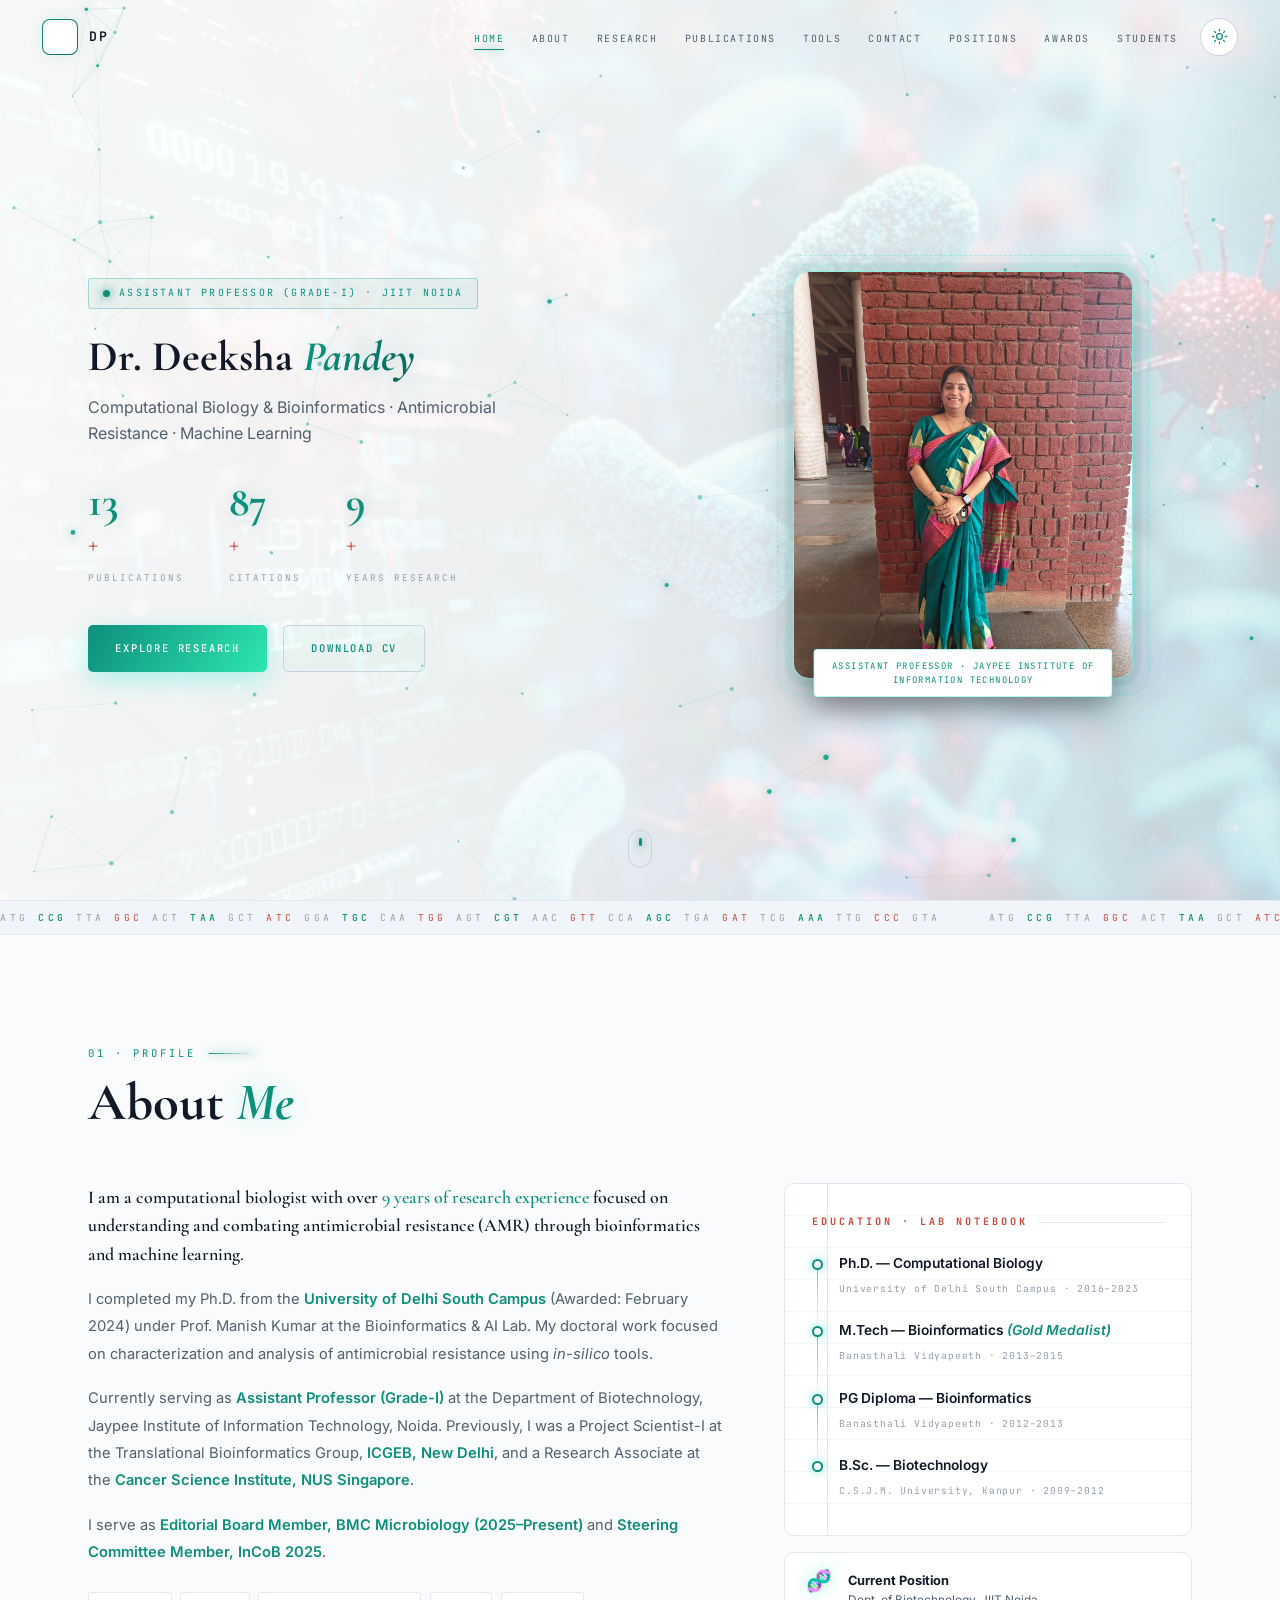
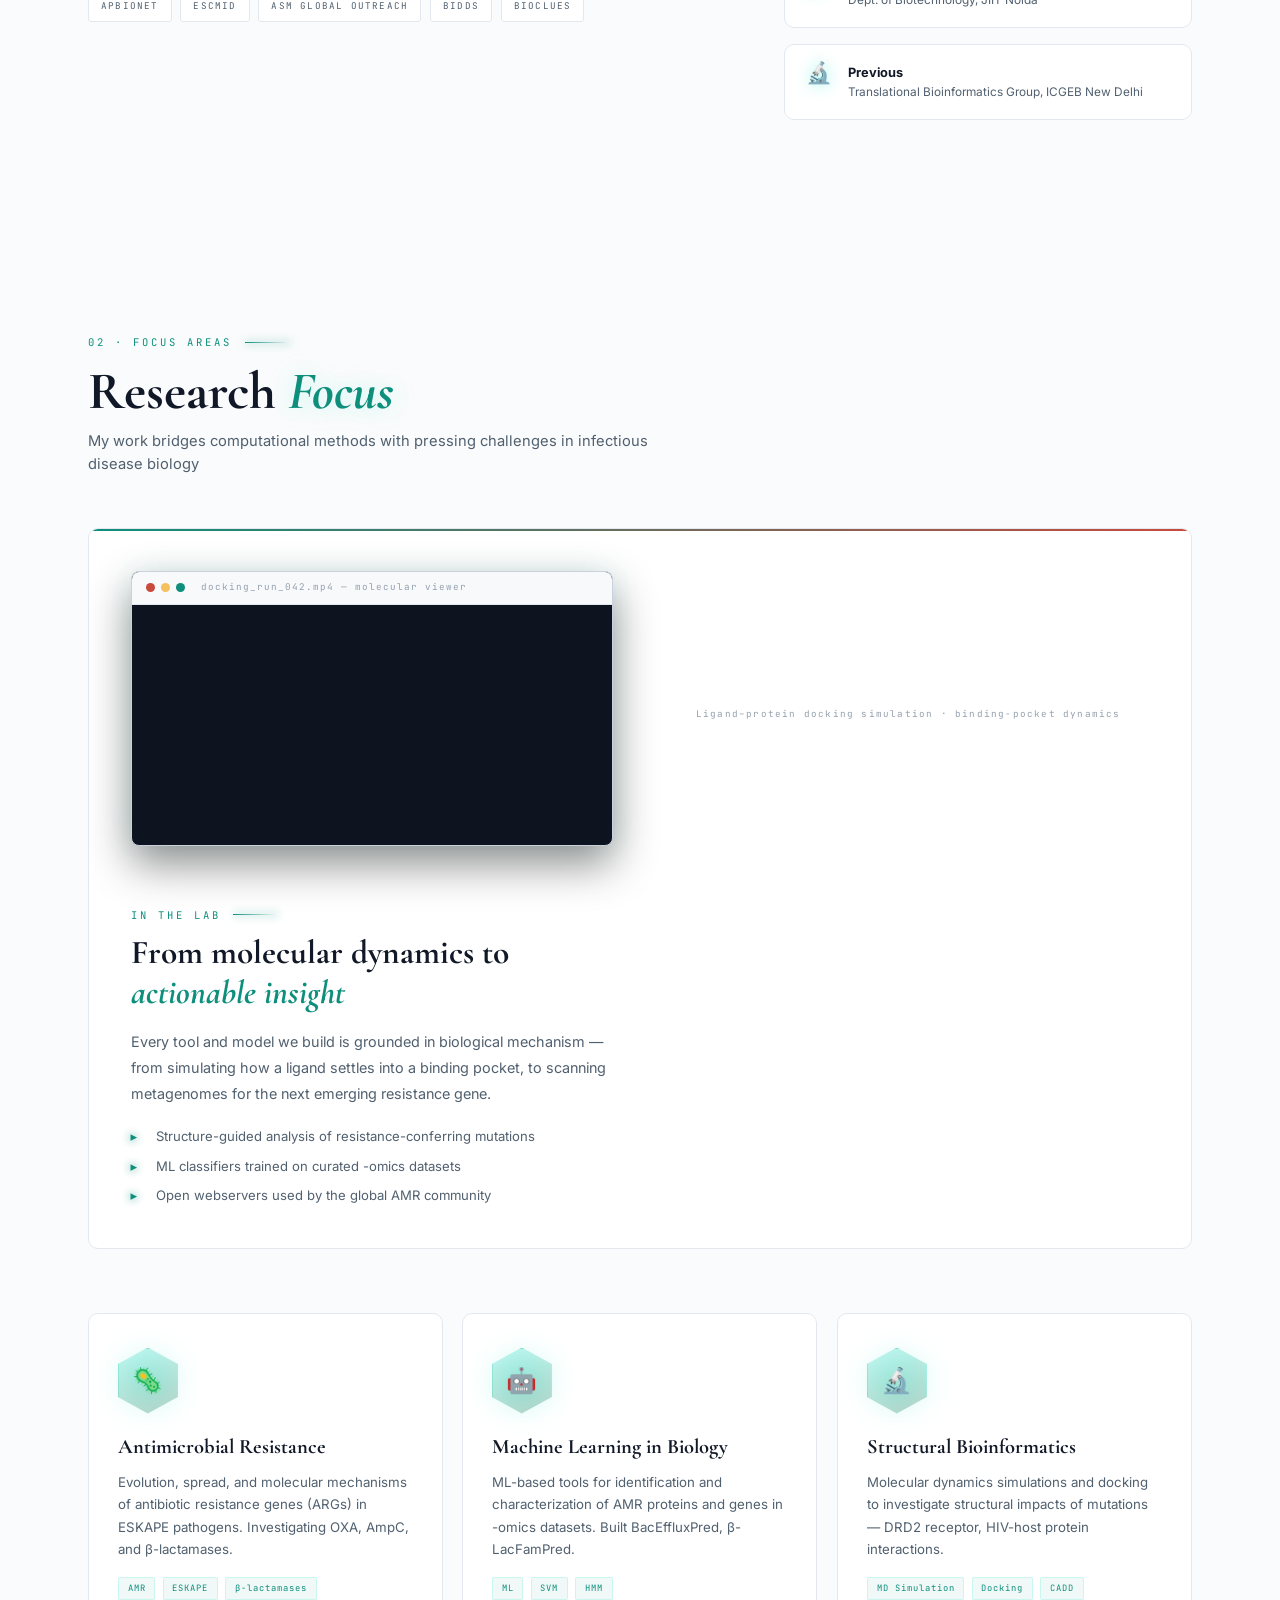
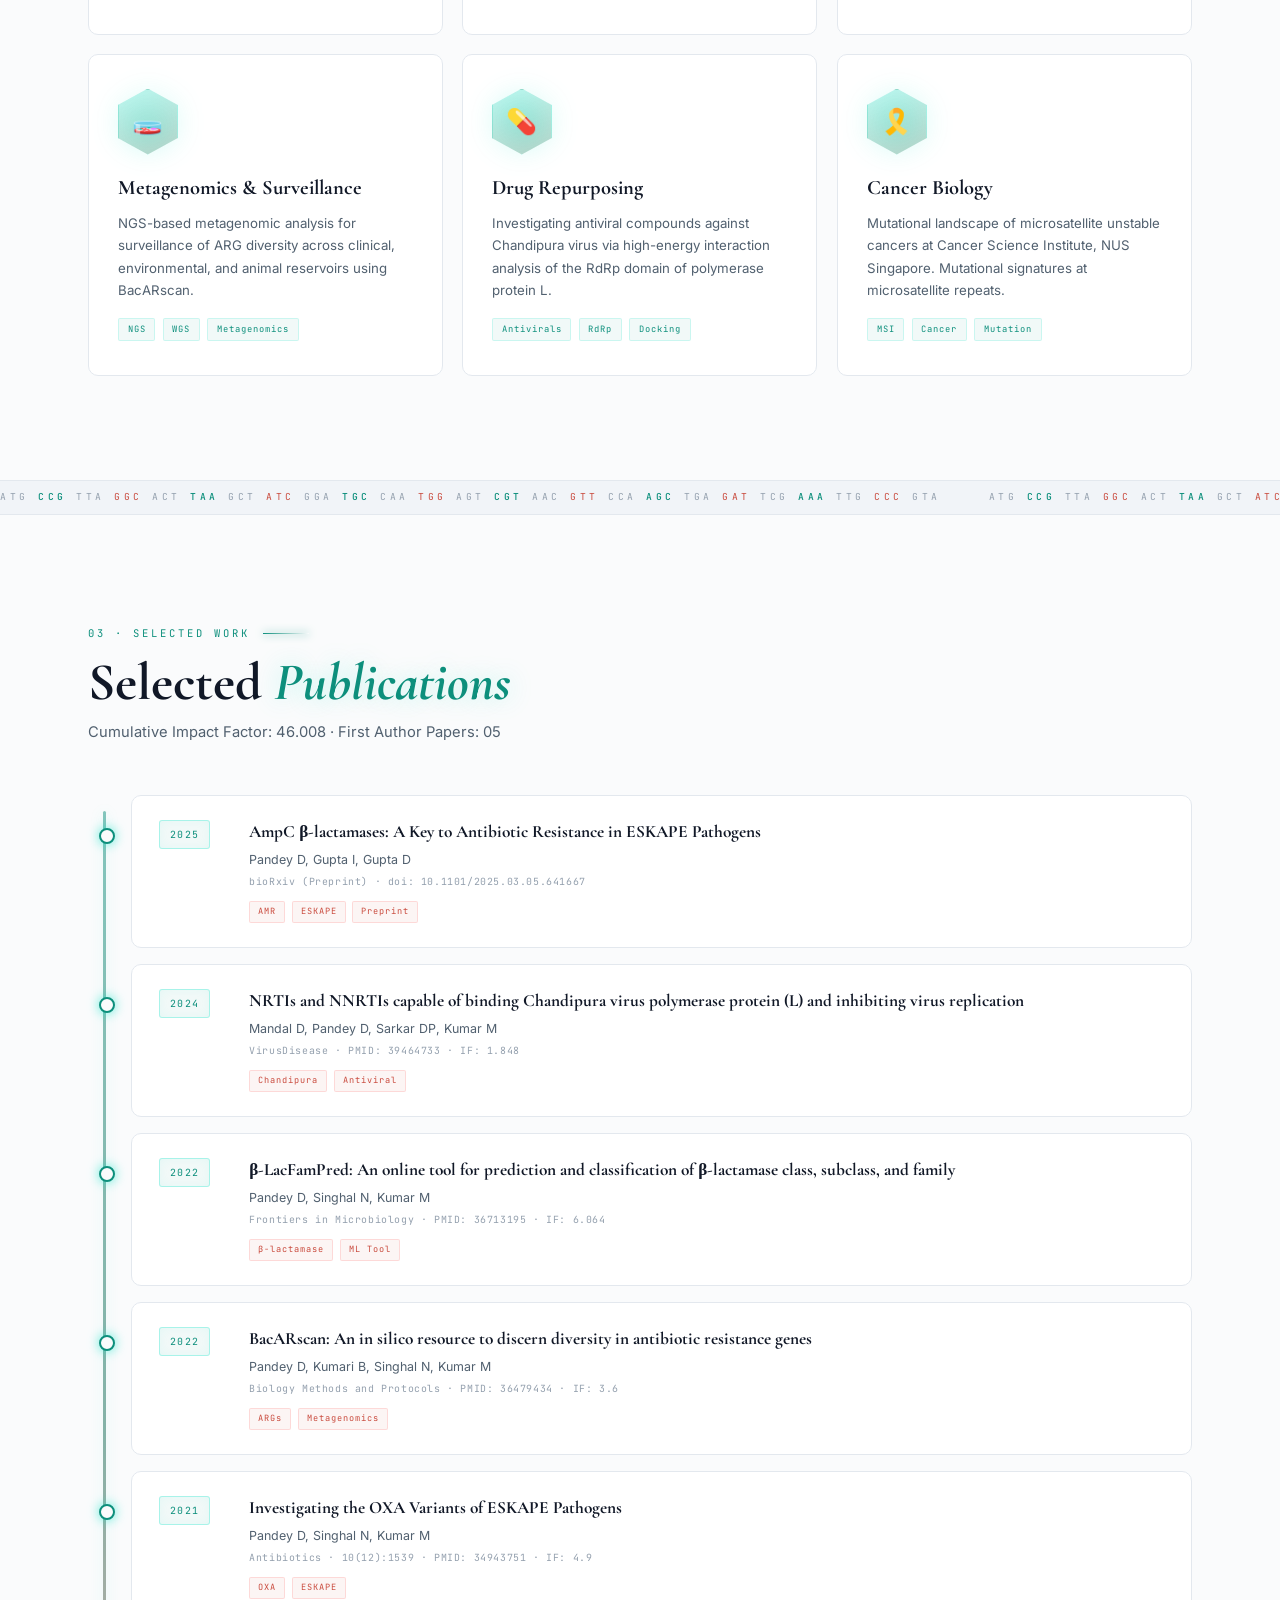
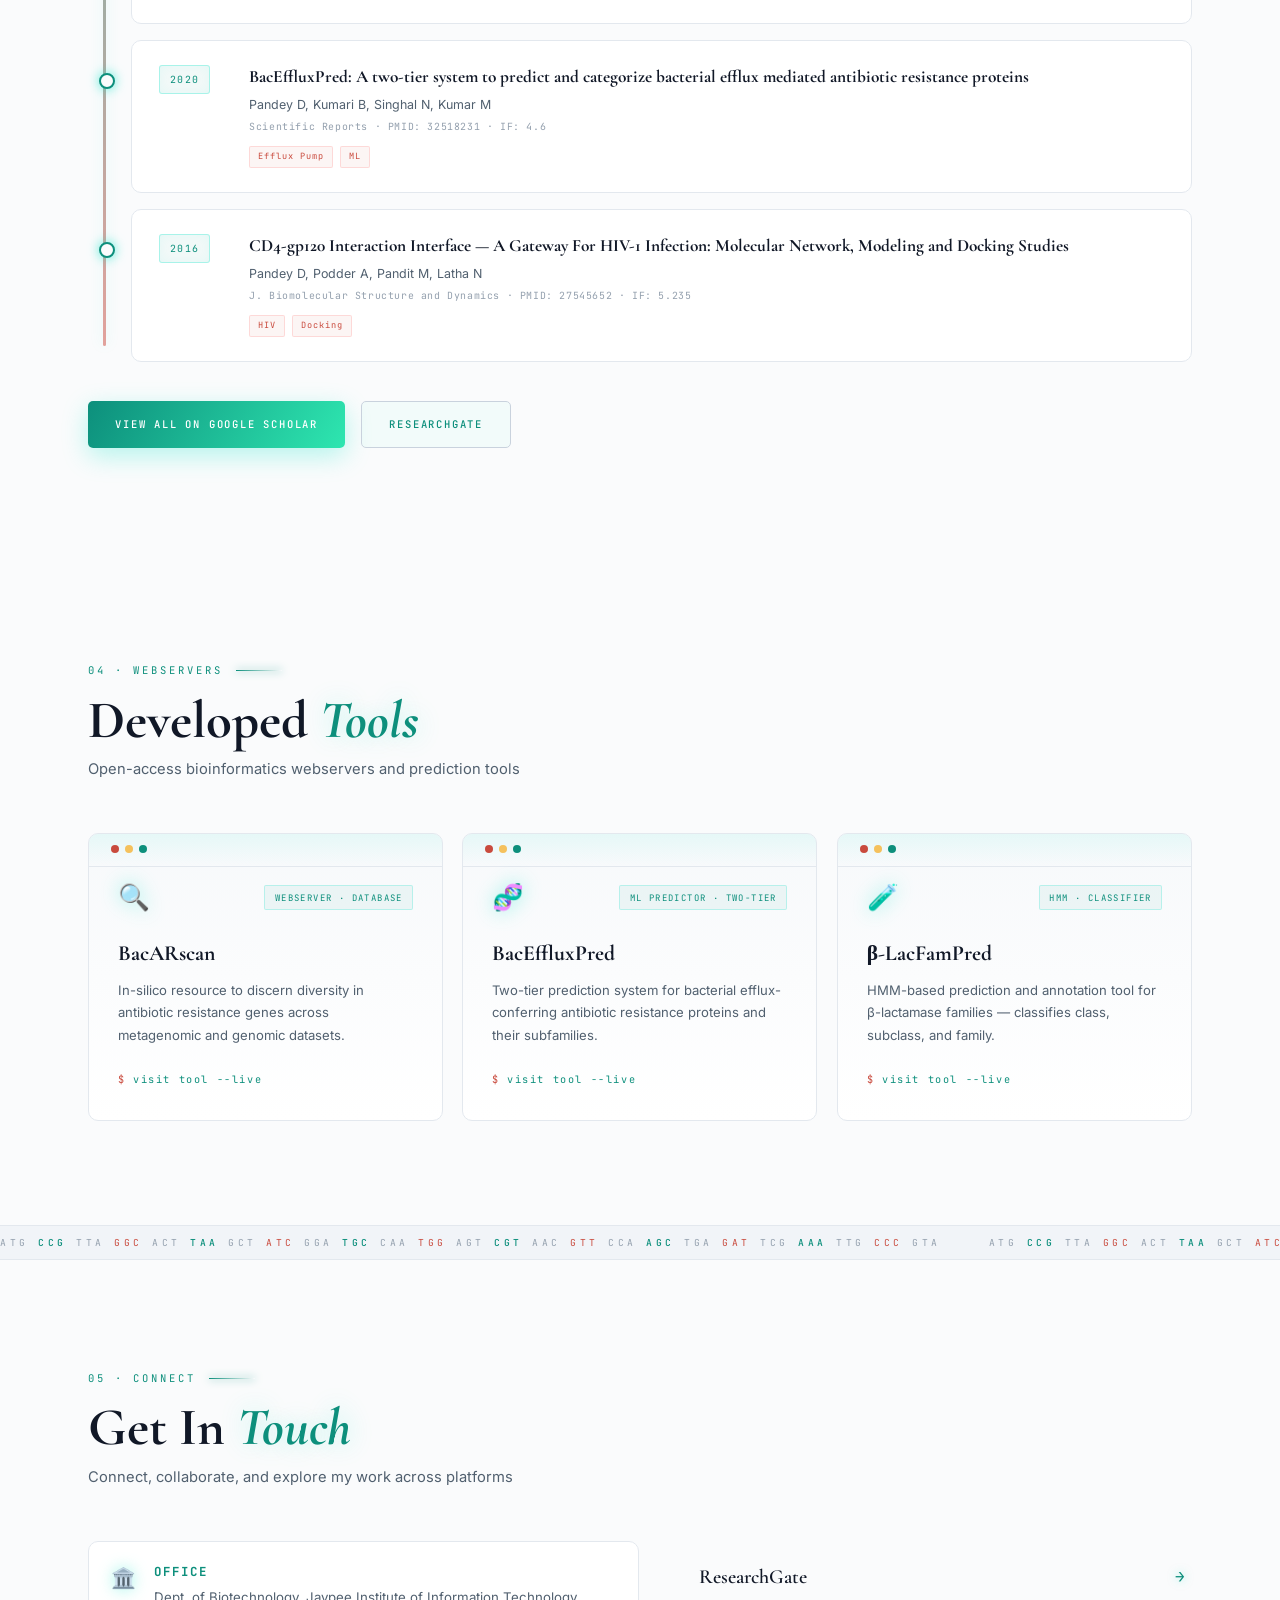
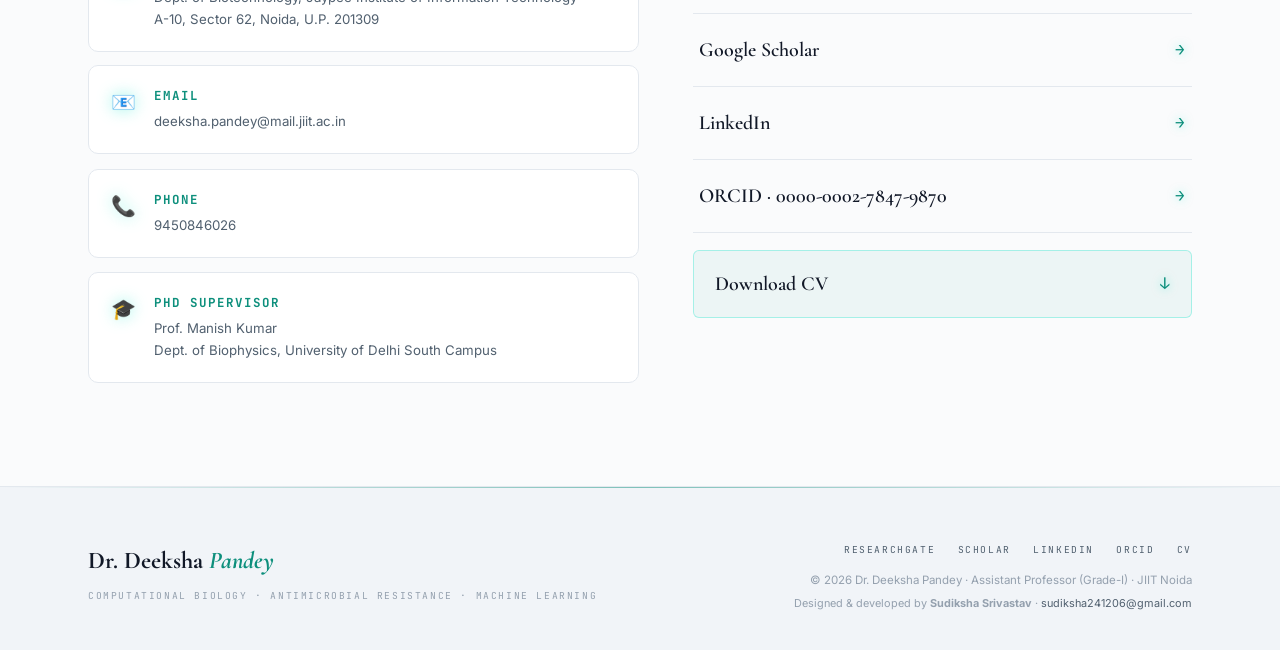
==== commit 9eabf07b: "Light theme default + hero fixes" ====
--- a/index.html
+++ b/index.html
@@ -1,36 +1,44 @@
 <!DOCTYPE html>
-<html lang="en">
+<html lang="en" data-theme="light">
 <head>
   <meta charset="UTF-8" />
   <meta name="viewport" content="width=device-width, initial-scale=1.0"/>
   <title>Dr. Deeksha Pandey | Computational Biology & Bioinformatics</title>
+  <meta name="description" content="Dr. Deeksha Pandey — computational biologist working on antimicrobial resistance, machine learning in biology, and bioinformatics tool development."/>
   <link rel="stylesheet" href="style.css" />
   <link rel="preconnect" href="https://fonts.googleapis.com">
   <link rel="preconnect" href="https://fonts.gstatic.com" crossorigin>
   <link href="https://fonts.googleapis.com/css2?family=Cormorant+Garamond:ital,wght@0,400;0,600;0,700;1,400;1,600&family=Inter:wght@300;400;500;600&family=JetBrains+Mono:wght@400;500&display=swap" rel="stylesheet">
+<base target="_blank">
 </head>
 <body>
 
   <nav id="navbar">
     <div class="nav-logo"><a href="index.html">DP</a></div>
-    <ul class="nav-links">
-      <li><a href="#home">Home</a></li>
-      <li><a href="#about">About</a></li>
-      <li><a href="#research">Research</a></li>
-      <li><a href="#publications">Publications</a></li>
-      <li><a href="#tools">Tools</a></li>
-      <li><a href="#contact">Contact</a></li>
-      <li><a href="positions.html">Positions</a></li>
-      <li><a href="awards.html">Awards</a></li>
-      <li><a href="students.html">Students</a></li>
-    </ul>
-    <button class="hamburger" id="hamburger" aria-label="Menu">
-      <span></span><span></span><span></span>
-    </button>
+    <div class="nav-right">
+      <ul class="nav-links">
+        <li><a href="#home">Home</a></li>
+        <li><a href="#about">About</a></li>
+        <li><a href="#research">Research</a></li>
+        <li><a href="#publications">Publications</a></li>
+        <li><a href="#tools">Tools</a></li>
+        <li><a href="#contact">Contact</a></li>
+        <li><a href="positions.html">Positions</a></li>
+        <li><a href="awards.html">Awards</a></li>
+        <li><a href="students.html">Students</a></li>
+      </ul>
+      <button id="themeToggle" aria-label="Toggle dark / light mode">
+        <svg class="moon-icon" viewBox="0 0 24 24" fill="none" stroke="currentColor" stroke-width="1.8" stroke-linecap="round" stroke-linejoin="round"><path d="M21 12.79A9 9 0 1 1 11.21 3 7 7 0 0 0 21 12.79z"/></svg>
+        <svg class="sun-icon" viewBox="0 0 24 24" fill="none" stroke="currentColor" stroke-width="1.8" stroke-linecap="round" stroke-linejoin="round"><circle cx="12" cy="12" r="4"/><path d="M12 2v2m0 16v2M4.93 4.93l1.41 1.41m11.32 11.32 1.41 1.41M2 12h2m16 0h2M6.34 17.66l-1.41 1.41M19.07 4.93l-1.41 1.41"/></svg>
+      </button>
+      <button class="hamburger" id="hamburger" aria-label="Menu">
+        <span></span><span></span><span></span>
+      </button>
+    </div>
   </nav>
 
   <div class="mobile-menu" id="mobileMenu">
-    <button class="mobile-close" id="mobileClose">✕</button>
+    <button class="mobile-close" id="mobileClose" aria-label="Close menu">✕</button>
     <ul>
       <li><a href="#home" onclick="closeMobile()">Home</a></li>
       <li><a href="#about" onclick="closeMobile()">About</a></li>
@@ -44,16 +52,16 @@
     </ul>
   </div>
 
-  
   <section id="home" class="hero">
     <div class="hero-bg">
       <img src="backgroung.png" alt="" />
       <div class="hero-overlay"></div>
     </div>
+    <canvas class="network-canvas" aria-hidden="true"></canvas>
     <div class="hero-inner">
       <div class="hero-left">
         <span class="hero-tag">Assistant Professor (Grade-I) · JIIT Noida</span>
-        <h1>Dr. Deeksha<br><em>Pandey</em></h1>
+        <h1 class="hero-title-oneline" style="white-space:nowrap;font-size:clamp(1.7rem,3.3vw,3.1rem)">Dr. Deeksha <em>Pandey</em></h1>
         <p class="hero-sub">Computational Biology &amp; Bioinformatics · Antimicrobial Resistance · Machine Learning</p>
         <div class="hero-stats">
           <div class="hstat"><span class="hstat-n" data-target="13">0</span><span class="hstat-plus">+</span><small>Publications</small></div>
@@ -68,18 +76,21 @@
       <div class="hero-right">
         <div class="hero-photo-wrap">
           <img src="profile.jpeg" alt="Dr. Deeksha Pandey" class="hero-photo" />
-          <div class="hero-photo-badge">Assistant Professor at Jaypee Institute Of Information Technology</div>
-        </div>
-      </div>
-    </div>
-    <div class="hero-scroll"><span></span></div>
-  </section>
-
-  
+          <div class="hero-photo-badge">Assistant Professor · Jaypee Institute of Information Technology</div>
+        </div>
+      </div>
+    </div>
+    <div class="hero-scroll" aria-hidden="true"><span></span></div>
+  </section>
+
+  <div class="dna-strip" aria-hidden="true">
+    <div class="dna-track"><span>ATG <b>CCG</b> TTA <i>GGC</i> ACT <b>TAA</b> GCT <i>ATC</i> GGA <b>TGC</b> CAA <i>TGG</i> AGT <b>CGT</b> AAC <i>GTT</i> CCA <b>AGC</b> TGA <i>GAT</i> TCG <b>AAA</b> TTG <i>CCC</i> GTA</span><span>ATG <b>CCG</b> TTA <i>GGC</i> ACT <b>TAA</b> GCT <i>ATC</i> GGA <b>TGC</b> CAA <i>TGG</i> AGT <b>CGT</b> AAC <i>GTT</i> CCA <b>AGC</b> TGA <i>GAT</i> TCG <b>AAA</b> TTG <i>CCC</i> GTA</span><span>ATG <b>CCG</b> TTA <i>GGC</i> ACT <b>TAA</b> GCT <i>ATC</i> GGA <b>TGC</b> CAA <i>TGG</i> AGT <b>CGT</b> AAC <i>GTT</i> CCA <b>AGC</b> TGA <i>GAT</i> TCG <b>AAA</b> TTG <i>CCC</i> GTA</span><span>ATG <b>CCG</b> TTA <i>GGC</i> ACT <b>TAA</b> GCT <i>ATC</i> GGA <b>TGC</b> CAA <i>TGG</i> AGT <b>CGT</b> AAC <i>GTT</i> CCA <b>AGC</b> TGA <i>GAT</i> TCG <b>AAA</b> TTG <i>CCC</i> GTA</span><span>ATG <b>CCG</b> TTA <i>GGC</i> ACT <b>TAA</b> GCT <i>ATC</i> GGA <b>TGC</b> CAA <i>TGG</i> AGT <b>CGT</b> AAC <i>GTT</i> CCA <b>AGC</b> TGA <i>GAT</i> TCG <b>AAA</b> TTG <i>CCC</i> GTA</span><span>ATG <b>CCG</b> TTA <i>GGC</i> ACT <b>TAA</b> GCT <i>ATC</i> GGA <b>TGC</b> CAA <i>TGG</i> AGT <b>CGT</b> AAC <i>GTT</i> CCA <b>AGC</b> TGA <i>GAT</i> TCG <b>AAA</b> TTG <i>CCC</i> GTA</span></div>
+  </div>
+
   <section id="about" class="section about-section">
     <div class="container">
       <div class="section-header">
-        <span class="sec-num">01</span>
+        <span class="sec-num">01 · Profile</span>
         <h2 class="sec-title">About <em>Me</em></h2>
       </div>
       <div class="about-grid">
@@ -89,16 +100,16 @@
           <p>Currently serving as <strong>Assistant Professor (Grade-I)</strong> at the Department of Biotechnology, Jaypee Institute of Information Technology, Noida. Previously, I was a Project Scientist-I at the Translational Bioinformatics Group, <strong>ICGEB, New Delhi</strong>, and a Research Associate at the <strong>Cancer Science Institute, NUS Singapore</strong>.</p>
           <p>I serve as <strong>Editorial Board Member, BMC Microbiology (2025–Present)</strong> and <strong>Steering Committee Member, InCoB 2025</strong>.</p>
           <div class="about-tags">
-            <span>APBioNET Member</span>
-            <span>ESCMID Member</span>
+            <span>APBioNET</span>
+            <span>ESCMID</span>
             <span>ASM Global Outreach</span>
-            <span>BIDDS Member</span>
-            <span>BIOCLUES Member</span>
+            <span>BIDDS</span>
+            <span>BIOCLUES</span>
           </div>
         </div>
         <div class="about-sidebar">
           <div class="edu-card">
-            <h3>Education</h3>
+            <h3>Education · Lab Notebook</h3>
             <div class="edu-item">
               <div class="edu-dot"></div>
               <div>
@@ -147,47 +158,65 @@
     </div>
   </section>
 
-  
   <section id="research" class="section research-section">
     <div class="container">
       <div class="section-header">
-        <span class="sec-num">02</span>
+        <span class="sec-num">02 · Focus Areas</span>
         <h2 class="sec-title">Research <em>Focus</em></h2>
         <p class="sec-sub">My work bridges computational methods with pressing challenges in infectious disease biology</p>
       </div>
+
+      <div class="research-visual">
+        <div class="lab-monitor">
+          <div class="lab-monitor-bar"><i></i><i></i><i></i><span>docking_run_042.mp4 — molecular viewer</span></div>
+          <video src="GIF.mp4" autoplay muted loop playsinline></video>
+        </div>
+        <p class="lab-caption">Ligand–protein docking simulation · binding-pocket dynamics</p>
+        <div class="research-visual-text">
+          <span class="sec-num">In the lab</span>
+          <h3>From molecular dynamics to <em>actionable insight</em></h3>
+          <p>Every tool and model we build is grounded in biological mechanism — from simulating how a ligand settles into a binding pocket, to scanning metagenomes for the next emerging resistance gene.</p>
+          <ul class="check-list">
+            <li>Structure-guided analysis of resistance-conferring mutations</li>
+            <li>ML classifiers trained on curated -omics datasets</li>
+            <li>Open webservers used by the global AMR community</li>
+          </ul>
+        </div>
+      </div>
+
       <div class="research-grid">
         <div class="rcard">
-          <div class="rcard-icon">🦠</div>
+          <span class="hex-wrap"><div class="rcard-icon">🦠</div></span>
           <h3>Antimicrobial Resistance</h3>
           <p>Evolution, spread, and molecular mechanisms of antibiotic resistance genes (ARGs) in ESKAPE pathogens. Investigating OXA, AmpC, and β-lactamases.</p>
           <div class="rcard-tags"><span>AMR</span><span>ESKAPE</span><span>β-lactamases</span></div>
         </div>
         <div class="rcard">
-          <div class="rcard-icon">🤖</div>
+          <span class="hex-wrap"><div class="rcard-icon">🤖</div></span>
           <h3>Machine Learning in Biology</h3>
           <p>ML-based tools for identification and characterization of AMR proteins and genes in -omics datasets. Built BacEffluxPred, β-LacFamPred.</p>
           <div class="rcard-tags"><span>ML</span><span>SVM</span><span>HMM</span></div>
         </div>
         <div class="rcard">
-          <div class="rcard-icon">🔬</div>
+          <span class="hex-wrap"><div class="rcard-icon">🔬</div></span>
           <h3>Structural Bioinformatics</h3>
           <p>Molecular dynamics simulations and docking to investigate structural impacts of mutations — DRD2 receptor, HIV-host protein interactions.</p>
           <div class="rcard-tags"><span>MD Simulation</span><span>Docking</span><span>CADD</span></div>
         </div>
         <div class="rcard">
-          <div class="rcard-icon">🧫</div>
+          <span class="hex-wrap"><div class="rcard-icon">🧫</div></span>
           <h3>Metagenomics &amp; Surveillance</h3>
           <p>NGS-based metagenomic analysis for surveillance of ARG diversity across clinical, environmental, and animal reservoirs using BacARscan.</p>
           <div class="rcard-tags"><span>NGS</span><span>WGS</span><span>Metagenomics</span></div>
         </div>
         <div class="rcard">
-          <div class="rcard-icon">💊</div>
+          <span class="hex-wrap"><div class="rcard-icon">💊</div></span>
           <h3>Drug Repurposing</h3>
           <p>Investigating antiviral compounds against Chandipura virus via high-energy interaction analysis of the RdRp domain of polymerase protein L.</p>
           <div class="rcard-tags"><span>Antivirals</span><span>RdRp</span><span>Docking</span></div>
         </div>
         <div class="rcard">
-          <div class="rcard-icon">🎗️</div>
+          <span class="hex-wrap"><div class="rcard-icon">🎗️</div></span>
           <h3>Cancer Biology</h3>
           <p>Mutational landscape of microsatellite unstable cancers at Cancer Science Institute, NUS Singapore. Mutational signatures at microsatellite repeats.</p>
           <div class="rcard-tags"><span>MSI</span><span>Cancer</span><span>Mutation</span></div>
@@ -196,11 +225,14 @@
     </div>
   </section>
 
-  
+  <div class="dna-strip" aria-hidden="true">
+    <div class="dna-track"><span>ATG <b>CCG</b> TTA <i>GGC</i> ACT <b>TAA</b> GCT <i>ATC</i> GGA <b>TGC</b> CAA <i>TGG</i> AGT <b>CGT</b> AAC <i>GTT</i> CCA <b>AGC</b> TGA <i>GAT</i> TCG <b>AAA</b> TTG <i>CCC</i> GTA</span><span>ATG <b>CCG</b> TTA <i>GGC</i> ACT <b>TAA</b> GCT <i>ATC</i> GGA <b>TGC</b> CAA <i>TGG</i> AGT <b>CGT</b> AAC <i>GTT</i> CCA <b>AGC</b> TGA <i>GAT</i> TCG <b>AAA</b> TTG <i>CCC</i> GTA</span><span>ATG <b>CCG</b> TTA <i>GGC</i> ACT <b>TAA</b> GCT <i>ATC</i> GGA <b>TGC</b> CAA <i>TGG</i> AGT <b>CGT</b> AAC <i>GTT</i> CCA <b>AGC</b> TGA <i>GAT</i> TCG <b>AAA</b> TTG <i>CCC</i> GTA</span><span>ATG <b>CCG</b> TTA <i>GGC</i> ACT <b>TAA</b> GCT <i>ATC</i> GGA <b>TGC</b> CAA <i>TGG</i> AGT <b>CGT</b> AAC <i>GTT</i> CCA <b>AGC</b> TGA <i>GAT</i> TCG <b>AAA</b> TTG <i>CCC</i> GTA</span><span>ATG <b>CCG</b> TTA <i>GGC</i> ACT <b>TAA</b> GCT <i>ATC</i> GGA <b>TGC</b> CAA <i>TGG</i> AGT <b>CGT</b> AAC <i>GTT</i> CCA <b>AGC</b> TGA <i>GAT</i> TCG <b>AAA</b> TTG <i>CCC</i> GTA</span><span>ATG <b>CCG</b> TTA <i>GGC</i> ACT <b>TAA</b> GCT <i>ATC</i> GGA <b>TGC</b> CAA <i>TGG</i> AGT <b>CGT</b> AAC <i>GTT</i> CCA <b>AGC</b> TGA <i>GAT</i> TCG <b>AAA</b> TTG <i>CCC</i> GTA</span></div>
+  </div>
+
   <section id="publications" class="section pub-section">
     <div class="container">
       <div class="section-header">
-        <span class="sec-num">03</span>
+        <span class="sec-num">03 · Selected Work</span>
         <h2 class="sec-title">Selected <em>Publications</em></h2>
         <p class="sec-sub">Cumulative Impact Factor: 46.008 · First Author Papers: 05</p>
       </div>
@@ -276,51 +308,56 @@
     </div>
   </section>
 
-  
   <section id="tools" class="section tools-section">
     <div class="container">
       <div class="section-header">
-        <span class="sec-num">04</span>
+        <span class="sec-num">04 · Webservers</span>
         <h2 class="sec-title">Developed <em>Tools</em></h2>
         <p class="sec-sub">Open-access bioinformatics webservers and prediction tools</p>
       </div>
       <div class="tools-grid">
         <a href="http://proteininformatics.org/mkumar/bacarscan/" target="_blank" class="tcard">
+          <div class="tcard-dots"><i></i><i></i><i></i></div>
           <div class="tcard-top">
             <span class="tcard-icon">🔍</span>
             <span class="tcard-type">Webserver · Database</span>
           </div>
           <h3>BacARscan</h3>
           <p>In-silico resource to discern diversity in antibiotic resistance genes across metagenomic and genomic datasets.</p>
-          <span class="tcard-link">Visit Tool →</span>
+          <span class="tcard-link">visit tool --live</span>
         </a>
         <a href="http://www.proteininformatics.org/mkumar/baceffluxpred/" target="_blank" class="tcard">
+          <div class="tcard-dots"><i></i><i></i><i></i></div>
           <div class="tcard-top">
             <span class="tcard-icon">🧬</span>
             <span class="tcard-type">ML Predictor · Two-tier</span>
           </div>
           <h3>BacEffluxPred</h3>
           <p>Two-tier prediction system for bacterial efflux-conferring antibiotic resistance proteins and their subfamilies.</p>
-          <span class="tcard-link">Visit Tool →</span>
+          <span class="tcard-link">visit tool --live</span>
         </a>
         <a href="http://proteininformatics.org/mkumar/blacfampred/" target="_blank" class="tcard">
+          <div class="tcard-dots"><i></i><i></i><i></i></div>
           <div class="tcard-top">
             <span class="tcard-icon">🧪</span>
             <span class="tcard-type">HMM · Classifier</span>
           </div>
           <h3>β-LacFamPred</h3>
           <p>HMM-based prediction and annotation tool for β-lactamase families — classifies class, subclass, and family.</p>
-          <span class="tcard-link">Visit Tool →</span>
+          <span class="tcard-link">visit tool --live</span>
         </a>
       </div>
     </div>
   </section>
 
-  
+  <div class="dna-strip" aria-hidden="true">
+    <div class="dna-track"><span>ATG <b>CCG</b> TTA <i>GGC</i> ACT <b>TAA</b> GCT <i>ATC</i> GGA <b>TGC</b> CAA <i>TGG</i> AGT <b>CGT</b> AAC <i>GTT</i> CCA <b>AGC</b> TGA <i>GAT</i> TCG <b>AAA</b> TTG <i>CCC</i> GTA</span><span>ATG <b>CCG</b> TTA <i>GGC</i> ACT <b>TAA</b> GCT <i>ATC</i> GGA <b>TGC</b> CAA <i>TGG</i> AGT <b>CGT</b> AAC <i>GTT</i> CCA <b>AGC</b> TGA <i>GAT</i> TCG <b>AAA</b> TTG <i>CCC</i> GTA</span><span>ATG <b>CCG</b> TTA <i>GGC</i> ACT <b>TAA</b> GCT <i>ATC</i> GGA <b>TGC</b> CAA <i>TGG</i> AGT <b>CGT</b> AAC <i>GTT</i> CCA <b>AGC</b> TGA <i>GAT</i> TCG <b>AAA</b> TTG <i>CCC</i> GTA</span><span>ATG <b>CCG</b> TTA <i>GGC</i> ACT <b>TAA</b> GCT <i>ATC</i> GGA <b>TGC</b> CAA <i>TGG</i> AGT <b>CGT</b> AAC <i>GTT</i> CCA <b>AGC</b> TGA <i>GAT</i> TCG <b>AAA</b> TTG <i>CCC</i> GTA</span><span>ATG <b>CCG</b> TTA <i>GGC</i> ACT <b>TAA</b> GCT <i>ATC</i> GGA <b>TGC</b> CAA <i>TGG</i> AGT <b>CGT</b> AAC <i>GTT</i> CCA <b>AGC</b> TGA <i>GAT</i> TCG <b>AAA</b> TTG <i>CCC</i> GTA</span><span>ATG <b>CCG</b> TTA <i>GGC</i> ACT <b>TAA</b> GCT <i>ATC</i> GGA <b>TGC</b> CAA <i>TGG</i> AGT <b>CGT</b> AAC <i>GTT</i> CCA <b>AGC</b> TGA <i>GAT</i> TCG <b>AAA</b> TTG <i>CCC</i> GTA</span></div>
+  </div>
+
   <section id="contact" class="section contact-section">
     <div class="container">
       <div class="section-header">
-        <span class="sec-num">05</span>
+        <span class="sec-num">05 · Connect</span>
         <h2 class="sec-title">Get In <em>Touch</em></h2>
         <p class="sec-sub">Connect, collaborate, and explore my work across platforms</p>
       </div>
--- a/style.css
+++ b/style.css
@@ -1,647 +1,729 @@
-:root {
-  --bg: #ffffff;
-  --bg2: #f7f7f5;
-  --bg3: #efefec;
-  --surface: #fafaf8;
-  --border: rgba(0,0,0,0.09);
-  --border-strong: rgba(0,0,0,0.16);
-  --accent: #1a3a2a;
-  --accent2: #2d5a3d;
-  --accent-light: #e8f0eb;
-  --teal: #2a7a5a;
-  --teal-light: #d4ede3;
-  --text: #111111;
-  --text-muted: #444444;
-  --text-dim: #888888;
-  --font-display: 'Cormorant Garamond', Georgia, serif;
-  --font-body: 'Inter', sans-serif;
-  --font-mono: 'JetBrains Mono', monospace;
-  --radius: 4px;
-  --nav-h: 68px;
-}
-
-*, *::before, *::after { box-sizing: border-box; margin: 0; padding: 0; }
-html { scroll-behavior: smooth; }
-body {
-  font-family: var(--font-body);
-  background: var(--bg);
-  color: var(--text);
-  overflow-x: hidden;
-  -webkit-font-smoothing: antialiased;
-}
-::selection { background: var(--accent); color: #fff; }
-::-webkit-scrollbar { width: 4px; }
-::-webkit-scrollbar-track { background: var(--bg2); }
-::-webkit-scrollbar-thumb { background: var(--accent2); border-radius: 2px; }
-
-#navbar {
-  position: fixed;
-  top: 0; left: 0; right: 0;
-  z-index: 1000;
-  height: var(--nav-h);
-  display: flex;
-  align-items: center;
-  justify-content: space-between;
-  padding: 0 3rem;
-  background: rgba(255,255,255,0.96);
-  backdrop-filter: blur(20px);
-  border-bottom: 1px solid var(--border);
-  transition: box-shadow 0.3s;
-}
-#navbar.scrolled { box-shadow: 0 2px 20px rgba(0,0,0,0.07); }
-.nav-logo a {
-  font-family: var(--font-display);
-  font-size: 1.6rem;
-  font-weight: 700;
-  font-style: italic;
-  color: var(--accent);
-  text-decoration: none;
-  letter-spacing: 1px;
-}
-.nav-links { display: flex; list-style: none; gap: 0; }
-.nav-links a {
-  font-family: var(--font-body);
-  font-size: 0.78rem;
-  font-weight: 500;
-  text-decoration: none;
-  color: var(--text-muted);
-  letter-spacing: 0.3px;
-  padding: 0.4rem 0.85rem;
-  border-radius: var(--radius);
-  transition: color 0.2s, background 0.2s;
-}
-.nav-links a:hover { color: var(--accent); background: var(--accent-light); }
-.nav-links a.active { color: var(--accent); font-weight: 600; }
-
-.hamburger { display: none; flex-direction: column; gap: 5px; background: none; border: none; cursor: pointer; padding: 4px; }
-.hamburger span { display: block; width: 22px; height: 1.5px; background: var(--accent); transition: 0.3s; }
-
-.mobile-menu {
-  display: none;
-  position: fixed;
-  inset: 0;
-  background: rgba(255,255,255,0.98);
-  backdrop-filter: blur(20px);
-  z-index: 999;
-  flex-direction: column;
-  align-items: center;
-  justify-content: center;
-  gap: 0;
-}
-.mobile-menu.open { display: flex; }
-.mobile-close {
-  position: absolute;
-  top: 1.5rem; right: 2rem;
-  background: none;
-  border: none;
-  font-size: 1.5rem;
-  cursor: pointer;
-  color: var(--text-muted);
-}
-.mobile-menu ul { list-style: none; text-align: center; }
-.mobile-menu li { margin: 0.9rem 0; }
-.mobile-menu a {
-  font-family: var(--font-display);
-  font-size: 2.2rem;
-  font-style: italic;
-  color: var(--text);
-  text-decoration: none;
-  transition: color 0.2s;
-}
-.mobile-menu a:hover { color: var(--teal); }
-
-.hero {
-  min-height: 100vh;
-  position: relative;
-  display: flex;
-  align-items: center;
-  padding-top: var(--nav-h);
-  overflow: hidden;
-}
-.hero-bg {
-  position: absolute;
-  inset: 0;
-  z-index: 0;
-}
-.hero-bg img {
-  width: 100%;
-  height: 100%;
-  object-fit: cover;
-  object-position: center;
-}
-.hero-overlay {
-  position: absolute;
-  inset: 0;
-  background: linear-gradient(105deg, rgba(255,255,255,0.97) 0%, rgba(255,255,255,0.94) 45%, rgba(255,255,255,0.6) 75%, rgba(255,255,255,0.2) 100%);
-}
-.hero-inner {
-  position: relative;
-  z-index: 2;
-  width: 100%;
-  max-width: 1200px;
-  margin: 0 auto;
-  padding: 4rem 3rem;
-  display: grid;
-  grid-template-columns: 1fr 380px;
-  gap: 4rem;
-  align-items: center;
-}
-.hero-tag {
-  display: inline-block;
-  font-family: var(--font-mono);
-  font-size: 0.62rem;
-  letter-spacing: 2px;
-  text-transform: uppercase;
-  color: var(--teal);
-  background: var(--teal-light);
-  padding: 0.35rem 0.85rem;
-  border-radius: 2px;
-  margin-bottom: 1.4rem;
-}
-.hero-left h1 {
-  font-family: var(--font-display);
-  font-size: clamp(3.8rem, 6.5vw, 7rem);
-  font-weight: 700;
-  line-height: 1.0;
-  color: var(--text);
-  margin-bottom: 1.2rem;
-}
-.hero-left h1 em {
-  font-style: italic;
-  color: var(--teal);
-}
-.hero-sub {
-  font-size: 0.95rem;
-  color: var(--text-muted);
-  line-height: 1.7;
-  margin-bottom: 2.5rem;
-  max-width: 500px;
-}
-.hero-stats {
-  display: flex;
-  gap: 2.5rem;
-  margin-bottom: 2.5rem;
-  padding-bottom: 2.5rem;
-  border-bottom: 1px solid var(--border);
-}
-.hstat { display: flex; flex-direction: column; align-items: flex-start; }
-.hstat-n {
-  font-family: var(--font-display);
-  font-size: 2.8rem;
-  font-weight: 700;
-  color: var(--accent);
-  line-height: 1;
-}
-.hstat-plus { font-size: 1.2rem; color: var(--teal); font-weight: 600; margin-left: 2px; }
-.hstat small {
-  font-size: 0.7rem;
-  font-family: var(--font-mono);
-  letter-spacing: 1.5px;
-  text-transform: uppercase;
-  color: var(--text-dim);
-  margin-top: 0.3rem;
-}
-.hero-btns { display: flex; gap: 1rem; flex-wrap: wrap; }
-.btn-solid {
-  display: inline-block;
-  font-family: var(--font-body);
-  font-size: 0.82rem;
-  font-weight: 600;
-  letter-spacing: 0.3px;
-  padding: 0.75rem 1.6rem;
-  background: var(--accent);
-  color: #fff;
-  text-decoration: none;
-  border-radius: var(--radius);
-  transition: background 0.2s, transform 0.2s;
-}
-.btn-solid:hover { background: var(--accent2); transform: translateY(-1px); }
-.btn-ghost {
-  display: inline-block;
-  font-family: var(--font-body);
-  font-size: 0.82rem;
-  font-weight: 500;
-  letter-spacing: 0.3px;
-  padding: 0.75rem 1.6rem;
-  background: transparent;
-  color: var(--accent);
-  text-decoration: none;
-  border: 1.5px solid var(--border-strong);
-  border-radius: var(--radius);
-  transition: border-color 0.2s, background 0.2s;
-}
-.btn-ghost:hover { border-color: var(--accent); background: var(--accent-light); }
-
-.hero-right { display: flex; justify-content: center; }
-.hero-photo-wrap {
-  position: relative;
-  width: 320px;
-}
-.hero-photo {
-  width: 100%;
-  border-radius: 6px;
-  display: block;
-  border: 3px solid var(--bg3);
-  box-shadow: 0 20px 60px rgba(0,0,0,0.12);
-}
-.hero-photo-badge {
-  position: absolute;
-  bottom: -16px;
-  left: 50%;
-  transform: translateX(-50%);
-  background: var(--accent);
-  color: #fff;
-  font-family: var(--font-mono);
-  font-size: 0.6rem;
-  letter-spacing: 2px;
-  text-transform: uppercase;
-  padding: 0.4rem 1.2rem;
-  border-radius: 2px;
-  white-space: nowrap;
-}
-.hero-scroll {
-  position: absolute;
-  bottom: 2.5rem;
-  left: 50%;
-  transform: translateX(-50%);
-  z-index: 2;
-  display: flex;
-  flex-direction: column;
-  align-items: center;
-}
-.hero-scroll span {
-  display: block;
-  width: 1.5px;
-  height: 50px;
-  background: linear-gradient(to bottom, var(--accent), transparent);
-  animation: scrollPulse 2s ease infinite;
-}
-@keyframes scrollPulse {
-  0%,100% { opacity: 0.3; transform: scaleY(1); }
-  50% { opacity: 1; transform: scaleY(1.2); }
-}
-
-.section { padding: 6rem 0; }
-.section:nth-child(even) { background: var(--bg2); }
-.container { max-width: 1200px; margin: 0 auto; padding: 0 3rem; }
-.section-header { margin-bottom: 3.5rem; }
-.sec-num {
-  font-family: var(--font-mono);
-  font-size: 0.65rem;
-  color: var(--teal);
-  letter-spacing: 3px;
-  display: block;
-  margin-bottom: 0.6rem;
-}
-.sec-title {
-  font-family: var(--font-display);
-  font-size: clamp(2.2rem, 4vw, 3rem);
-  font-weight: 700;
-  color: var(--text);
-  line-height: 1.15;
-  margin-bottom: 0.8rem;
-}
-.sec-title em { font-style: italic; color: var(--teal); }
-.sec-sub {
-  font-size: 0.92rem;
-  color: var(--text-muted);
-  max-width: 560px;
-  line-height: 1.7;
-}
-
-.about-grid {
-  display: grid;
-  grid-template-columns: 1fr 380px;
-  gap: 5rem;
-  align-items: flex-start;
-}
-.about-text p {
-  font-size: 0.95rem;
-  color: var(--text-muted);
-  line-height: 1.85;
-  margin-bottom: 1.1rem;
-}
-.about-text p strong { color: var(--text); font-weight: 600; }
-.about-text p:first-child { font-size: 1.05rem; }
-.about-tags {
-  display: flex;
-  flex-wrap: wrap;
-  gap: 0.5rem;
-  margin-top: 1.5rem;
-}
-.about-tags span {
-  font-family: var(--font-mono);
-  font-size: 0.6rem;
-  letter-spacing: 1.5px;
-  text-transform: uppercase;
-  color: var(--teal);
-  background: var(--teal-light);
-  padding: 0.3rem 0.8rem;
-  border-radius: 2px;
-}
-.about-sidebar { display: flex; flex-direction: column; gap: 1.2rem; }
-.edu-card {
-  background: var(--bg);
-  border: 1px solid var(--border);
-  border-radius: var(--radius);
-  padding: 1.8rem;
-  box-shadow: 0 2px 12px rgba(0,0,0,0.04);
-}
-.edu-card h3 {
-  font-family: var(--font-display);
-  font-size: 1.1rem;
-  font-weight: 700;
-  color: var(--accent);
-  margin-bottom: 1.2rem;
-}
-.edu-item {
-  display: flex;
-  gap: 0.9rem;
-  align-items: flex-start;
-  padding: 0.7rem 0;
-  border-bottom: 1px solid var(--border);
-}
-.edu-item:last-child { border-bottom: none; padding-bottom: 0; }
-.edu-dot {
-  width: 8px;
-  height: 8px;
-  border-radius: 50%;
-  background: var(--teal);
-  flex-shrink: 0;
-  margin-top: 5px;
-}
-.edu-item strong {
-  font-size: 0.82rem;
-  font-weight: 600;
-  color: var(--text);
-  display: block;
-  margin-bottom: 0.2rem;
-}
-.edu-item span {
-  font-size: 0.75rem;
-  color: var(--text-dim);
-}
-.affil-card {
-  display: flex;
-  align-items: flex-start;
-  gap: 0.9rem;
-  background: var(--bg);
-  border: 1px solid var(--border);
-  border-radius: var(--radius);
-  padding: 1rem 1.2rem;
-}
-.affil-icon { font-size: 1.3rem; flex-shrink: 0; }
-.affil-card strong { font-size: 0.82rem; font-weight: 600; display: block; margin-bottom: 0.2rem; }
-.affil-card p { font-size: 0.78rem; color: var(--text-muted); line-height: 1.5; }
-
-.research-grid {
-  display: grid;
-  grid-template-columns: repeat(3, 1fr);
-  gap: 1.2rem;
-}
-.rcard {
-  background: var(--bg);
-  border: 1px solid var(--border);
-  border-radius: var(--radius);
-  padding: 1.8rem;
-  transition: transform 0.25s, box-shadow 0.25s, border-color 0.25s;
-  position: relative;
-  overflow: hidden;
-}
-.rcard::before {
-  content: '';
-  position: absolute;
-  top: 0; left: 0; right: 0;
-  height: 3px;
-  background: linear-gradient(90deg, var(--teal), var(--accent2));
-  transform: scaleX(0);
-  transform-origin: left;
-  transition: transform 0.3s;
-}
-.rcard:hover { transform: translateY(-4px); box-shadow: 0 12px 36px rgba(0,0,0,0.09); border-color: rgba(42,122,90,0.3); }
-.rcard:hover::before { transform: scaleX(1); }
-.rcard-icon { font-size: 1.8rem; margin-bottom: 1rem; }
-.rcard h3 {
-  font-family: var(--font-display);
-  font-size: 1.15rem;
-  font-weight: 700;
-  color: var(--text);
-  margin-bottom: 0.6rem;
-}
-.rcard p { font-size: 0.83rem; color: var(--text-muted); line-height: 1.7; margin-bottom: 1rem; }
-.rcard-tags { display: flex; flex-wrap: wrap; gap: 0.4rem; }
-.rcard-tags span {
-  font-family: var(--font-mono);
-  font-size: 0.58rem;
-  letter-spacing: 0.5px;
-  color: var(--teal);
-  background: var(--teal-light);
-  padding: 0.2rem 0.5rem;
-  border-radius: 2px;
-}
-
-.pub-list { display: flex; flex-direction: column; gap: 0; margin-bottom: 2.5rem; }
-.pub-item {
-  display: grid;
-  grid-template-columns: 80px 1fr;
-  gap: 2rem;
-  padding: 1.6rem 0;
-  border-bottom: 1px solid var(--border);
-  transition: background 0.2s;
-}
-.pub-item:hover { background: var(--bg2); margin: 0 -1.5rem; padding: 1.6rem 1.5rem; border-radius: var(--radius); }
-.pub-meta { padding-top: 0.2rem; }
-.pub-year {
-  font-family: var(--font-mono);
-  font-size: 0.7rem;
-  letter-spacing: 1px;
-  color: var(--teal);
-  font-weight: 500;
-}
-.pub-body h4 {
-  font-family: var(--font-display);
-  font-size: 1.05rem;
-  font-weight: 700;
-  color: var(--text);
-  margin-bottom: 0.35rem;
-  line-height: 1.4;
-}
-.pub-authors { font-size: 0.8rem; color: var(--text-dim); margin-bottom: 0.2rem; }
-.pub-journal { font-size: 0.78rem; color: var(--text-muted); font-style: italic; margin-bottom: 0.6rem; }
-.pub-chips { display: flex; gap: 0.4rem; flex-wrap: wrap; }
-.pub-chips span {
-  font-family: var(--font-mono);
-  font-size: 0.58rem;
-  letter-spacing: 0.5px;
-  color: var(--accent);
-  border: 1px solid var(--border-strong);
-  padding: 0.15rem 0.5rem;
-  border-radius: 2px;
-}
-.pub-cta { display: flex; gap: 1rem; }
-
-.tools-grid {
-  display: grid;
-  grid-template-columns: repeat(3, 1fr);
-  gap: 1.5rem;
-}
-.tcard {
-  display: flex;
-  flex-direction: column;
-  background: var(--bg);
-  border: 1px solid var(--border);
-  border-radius: var(--radius);
-  padding: 2rem;
-  text-decoration: none;
-  color: inherit;
-  transition: transform 0.25s, box-shadow 0.25s, border-color 0.25s;
-}
-.tcard:hover { transform: translateY(-4px); box-shadow: 0 16px 40px rgba(0,0,0,0.1); border-color: var(--teal); }
-.tcard-top { display: flex; align-items: center; justify-content: space-between; margin-bottom: 1rem; }
-.tcard-icon { font-size: 1.6rem; }
-.tcard-type {
-  font-family: var(--font-mono);
-  font-size: 0.58rem;
-  letter-spacing: 0.5px;
-  color: var(--teal);
-  background: var(--teal-light);
-  padding: 0.25rem 0.6rem;
-  border-radius: 2px;
-}
-.tcard h3 {
-  font-family: var(--font-display);
-  font-size: 1.2rem;
-  font-weight: 700;
-  color: var(--text);
-  margin-bottom: 0.6rem;
-}
-.tcard p { font-size: 0.82rem; color: var(--text-muted); line-height: 1.65; flex: 1; margin-bottom: 1.2rem; }
-.tcard-link {
-  font-family: var(--font-mono);
-  font-size: 0.65rem;
-  letter-spacing: 1px;
-  color: var(--teal);
-  font-weight: 500;
-}
-
-.contact-grid {
-  display: grid;
-  grid-template-columns: 1fr 380px;
-  gap: 5rem;
-  align-items: flex-start;
-}
-.contact-info { display: flex; flex-direction: column; gap: 1.5rem; }
-.cinfo-item { display: flex; gap: 1rem; align-items: flex-start; }
-.cinfo-icon { font-size: 1.3rem; flex-shrink: 0; margin-top: 2px; }
-.cinfo-item strong { font-size: 0.82rem; font-weight: 600; display: block; margin-bottom: 0.3rem; color: var(--accent); }
-.cinfo-item p { font-size: 0.85rem; color: var(--text-muted); line-height: 1.65; }
-.social-links { display: flex; flex-direction: column; gap: 0; }
-.slink {
-  display: flex;
-  align-items: center;
-  justify-content: space-between;
-  padding: 1.1rem 1.4rem;
-  text-decoration: none;
-  border-bottom: 1px solid var(--border);
-  transition: background 0.2s, color 0.2s;
-}
-.slink:first-child { border-top: 1px solid var(--border); }
-.slink:hover { background: var(--accent-light); }
-.slink-label {
-  font-size: 0.88rem;
-  font-weight: 500;
-  color: var(--text);
-}
-.slink:hover .slink-label { color: var(--accent); }
-.slink-arrow { font-size: 1rem; color: var(--text-dim); transition: transform 0.2s; }
-.slink:hover .slink-arrow { transform: translateX(4px); color: var(--accent); }
-.slink-cv .slink-label { color: var(--teal); font-weight: 600; }
-.slink-cv:hover { background: var(--teal-light); }
-
-.footer {
-  background: var(--accent);
-  color: rgba(255,255,255,0.85);
-  padding: 3rem 0;
-}
-.footer-inner {
-  max-width: 1200px;
-  margin: 0 auto;
-  padding: 0 3rem;
-  display: flex;
-  justify-content: space-between;
-  align-items: flex-start;
-  gap: 3rem;
-}
-.footer-logo {
-  font-family: var(--font-display);
-  font-size: 1.5rem;
-  font-weight: 700;
-  color: #fff;
-  margin-bottom: 0.4rem;
-}
-.footer-logo em { font-style: italic; }
-.footer-left p { font-size: 0.78rem; color: rgba(255,255,255,0.55); }
-.footer-right { text-align: right; }
-.footer-links { display: flex; gap: 1.5rem; margin-bottom: 0.8rem; justify-content: flex-end; }
-.footer-links a {
-  font-size: 0.78rem;
-  color: rgba(255,255,255,0.6);
-  text-decoration: none;
-  transition: color 0.2s;
-}
-.footer-links a:hover { color: #fff; }
-.footer-copy { font-size: 0.72rem; color: rgba(255,255,255,0.4); margin-bottom: 0.3rem; }
-.footer-created { font-size: 0.7rem; color: rgba(255,255,255,0.35); }
-.footer-created strong { color: rgba(255,255,255,0.6); }
-.footer-created a { color: rgba(255,255,255,0.5); text-decoration: none; }
-.footer-created a:hover { color: rgba(255,255,255,0.85); }
-
-@media (max-width: 1024px) {
-  .hero-inner { grid-template-columns: 1fr; gap: 3rem; }
-  .hero-right { display: none; }
-  .about-grid { grid-template-columns: 1fr; gap: 3rem; }
-  .about-sidebar { flex-direction: row; flex-wrap: wrap; }
-  .edu-card { flex: 1; min-width: 300px; }
-  .contact-grid { grid-template-columns: 1fr; gap: 3rem; }
-  .research-grid { grid-template-columns: repeat(2, 1fr); }
-  .tools-grid { grid-template-columns: repeat(2, 1fr); }
-  .footer-inner { flex-direction: column; gap: 1.5rem; }
-  .footer-right { text-align: left; }
-  .footer-links { justify-content: flex-start; }
-}
-@media (max-width: 768px) {
-  :root { --nav-h: 60px; }
-  #navbar { padding: 0 1.5rem; }
-  .nav-links { display: none; }
-  .hamburger { display: flex; }
-  .container { padding: 0 1.5rem; }
-  .section { padding: 4rem 0; }
-  .hero-inner { padding: 3rem 1.5rem; }
-  .hero-stats { gap: 1.5rem; }
-  .research-grid { grid-template-columns: 1fr; }
-  .tools-grid { grid-template-columns: 1fr; }
-  .pub-item { grid-template-columns: 60px 1fr; gap: 1rem; }
-  .footer-inner { padding: 0 1.5rem; }
-}
-
-@keyframes fadeUp {
-  from { opacity: 0; transform: translateY(24px); }
-  to { opacity: 1; transform: translateY(0); }
-}
-.hero-tag { animation: fadeUp 0.6s ease both; }
-.hero-left h1 { animation: fadeUp 0.6s 0.1s ease both; }
-.hero-sub { animation: fadeUp 0.6s 0.2s ease both; }
-.hero-stats { animation: fadeUp 0.6s 0.3s ease both; }
-.hero-btns { animation: fadeUp 0.6s 0.4s ease both; }
-.hero-photo-wrap { animation: fadeUp 0.7s 0.3s ease both; }
-
-.rcard {
-  opacity: 0;
-  animation: fadeUp 0.5s ease forwards;
-}
-.rcard:nth-child(1) { animation-delay: 0.05s; }
-.rcard:nth-child(2) { animation-delay: 0.12s; }
-.rcard:nth-child(3) { animation-delay: 0.18s; }
-.rcard:nth-child(4) { animation-delay: 0.24s; }
-.rcard:nth-child(5) { animation-delay: 0.3s; }
-.rcard:nth-child(6) { animation-delay: 0.36s; }+:root{
+  --font-display:'Cormorant Garamond',Georgia,'Times New Roman',serif;
+  --font-body:'Inter',system-ui,-apple-system,sans-serif;
+  --font-mono:'JetBrains Mono',ui-monospace,'SF Mono',monospace;
+
+  --bg:#0a0e14;
+  --bg2:#0d1420;
+  --surface:#101a29;
+  --surface2:#141f31;
+  --border:#1e2c44;
+  --border-strong:#2c3f60;
+  --text:#e8eef7;
+  --text-muted:#93a3b8;
+  --text-dim:#5d6d84;
+
+  --teal:#2a7a5a;
+  --cyan:#00e5c7;
+  --cyan2:#8dfff0;
+  --coral:#ff6b6b;
+  --coral2:#ffa8a8;
+
+  --teal-glow:rgba(0,229,199,.16);
+  --teal-light:rgba(0,229,199,.07);
+  --coral-light:rgba(255,107,107,.08);
+
+  --overlay-hero:linear-gradient(100deg,rgba(8,12,20,.95) 0%,rgba(8,12,20,.84) 45%,rgba(8,12,20,.52) 100%);
+  --nav-bg:rgba(10,14,20,.82);
+  --card-shadow:0 18px 48px rgba(0,0,0,.45);
+
+  --radius:10px;
+  --nav-h:74px;
+  --ease:cubic-bezier(.22,1,.36,1);
+}
+
+[data-theme="light"]{
+  --bg:#fafbfc;
+  --bg2:#f1f4f8;
+  --surface:#ffffff;
+  --surface2:#f7f9fb;
+  --border:#e3e8ee;
+  --border-strong:#c9d2dd;
+  --text:#111827;
+  --text-muted:#51606f;
+  --text-dim:#94a0ae;
+
+  --teal:#0f6a52;
+  --cyan:#0d8f7c;
+  --cyan2:#0a6e5f;
+  --coral:#c94a3d;
+  --coral2:#a53a30;
+
+  --teal-glow:rgba(13,143,124,.10);
+  --teal-light:rgba(13,143,124,.055);
+  --coral-light:rgba(201,74,61,.055);
+
+  --overlay-hero:linear-gradient(100deg,rgba(255,255,255,.97) 0%,rgba(255,255,255,.92) 45%,rgba(255,255,255,.74) 100%);
+  --nav-bg:rgba(255,255,255,.9);
+  --card-shadow:0 8px 24px rgba(17,24,39,.06);
+}
+*{margin:0;padding:0;box-sizing:border-box}
+html{scroll-behavior:smooth}
+body{
+  font-family:var(--font-body);
+  background:var(--bg);
+  color:var(--text);
+  line-height:1.6;
+  overflow-x:hidden;
+  transition:background .45s ease,color .45s ease;
+}
+body::before{
+  content:'';position:fixed;inset:0;z-index:-2;pointer-events:none;
+  background:
+    radial-gradient(900px 620px at 88% -8%,var(--teal-glow),transparent 62%),
+    radial-gradient(720px 520px at -12% 32%,var(--coral-light),transparent 62%),
+    radial-gradient(circle at 78% 8%,transparent 0 140px,rgba(0,229,199,.028) 140px 141px,transparent 141px 260px,rgba(0,229,199,.028) 260px 261px,transparent 261px),
+    var(--bg);
+}
+[data-theme="light"] body::before{
+  background:
+    radial-gradient(900px 620px at 88% -8%,var(--teal-glow),transparent 62%),
+    radial-gradient(720px 520px at -12% 32%,var(--coral-light),transparent 62%),
+    radial-gradient(circle at 78% 8%,transparent 0 140px,rgba(10,157,134,.05) 140px 141px,transparent 141px 260px,rgba(10,157,134,.05) 260px 261px,transparent 261px),
+    var(--bg);
+}
+body::after{
+  content:'';position:fixed;inset:0;z-index:-1;pointer-events:none;
+  background-image:radial-gradient(circle,rgba(0,229,199,.055) 1px,transparent 1.4px);
+  background-size:34px 34px;
+  mask-image:linear-gradient(180deg,transparent,black 12%,black 88%,transparent);
+  -webkit-mask-image:linear-gradient(180deg,transparent,black 12%,black 88%,transparent);
+}
+[data-theme="light"] body::after{
+  background-image:radial-gradient(circle,rgba(13,143,124,.06) 1px,transparent 1.4px);
+}
+::selection{background:var(--cyan);color:#06231d}
+::-webkit-scrollbar{width:10px}
+::-webkit-scrollbar-track{background:var(--bg)}
+::-webkit-scrollbar-thumb{background:var(--border-strong);border-radius:6px;border:2px solid var(--bg)}
+::-webkit-scrollbar-thumb:hover{background:var(--teal)}
+
+img{max-width:100%;display:block}
+a{color:inherit}
+em{font-style:italic}
+
+#navbar{
+  position:fixed;top:0;left:0;right:0;z-index:1000;
+  height:var(--nav-h);
+  display:flex;align-items:center;justify-content:space-between;
+  padding:0 2.6rem;
+  border-bottom:1px solid transparent;
+  transition:background .35s ease,border-color .35s ease,box-shadow .35s ease;
+}
+#navbar.scrolled{
+  background:var(--nav-bg);
+  -webkit-backdrop-filter:blur(14px);backdrop-filter:blur(14px);
+  border-bottom-color:var(--border);
+  box-shadow:0 8px 30px rgba(0,0,0,.18);
+}
+.nav-logo a{
+  display:flex;align-items:center;gap:.7rem;text-decoration:none;
+  font-family:var(--font-mono);font-weight:600;font-size:.82rem;letter-spacing:2px;color:var(--text);
+}
+.nav-logo a::before{
+  content:'';width:34px;height:34px;flex-shrink:0;
+  background:
+    linear-gradient(var(--surface),var(--surface)) padding-box,
+    linear-gradient(135deg,var(--cyan),var(--teal)) border-box;
+  border:1.5px solid transparent;border-radius:8px;
+  box-shadow:0 0 16px var(--teal-glow),inset 0 0 10px var(--teal-light);
+}
+.nav-right{display:flex;align-items:center;gap:1.4rem}
+.nav-links{display:flex;align-items:center;gap:1.7rem;list-style:none}
+.nav-links a{
+  position:relative;text-decoration:none;
+  font-family:var(--font-mono);font-size:.62rem;letter-spacing:1.6px;text-transform:uppercase;
+  color:var(--text-muted);transition:color .25s ease;padding:.35rem 0;
+}
+.nav-links a::after{
+  content:'';position:absolute;left:0;bottom:0;width:100%;height:1px;
+  background:var(--cyan);transform:scaleX(0);transform-origin:left;transition:transform .3s var(--ease);
+  box-shadow:0 0 8px var(--cyan);
+}
+.nav-links a:hover{color:var(--cyan)}
+.nav-links a:hover::after{transform:scaleX(1)}
+.nav-links a.active{color:var(--cyan)}
+.nav-links a.active::after{transform:scaleX(1)}
+
+#themeToggle{
+  width:38px;height:38px;border-radius:50%;cursor:pointer;
+  border:1px solid var(--border-strong);background:var(--surface);color:var(--cyan);
+  display:flex;align-items:center;justify-content:center;
+  transition:border-color .25s,box-shadow .25s,transform .25s;
+}
+#themeToggle:hover{border-color:var(--cyan);box-shadow:0 0 16px var(--teal-glow);transform:rotate(15deg)}
+#themeToggle svg{width:17px;height:17px}
+.sun-icon{display:none}
+[data-theme="light"] .moon-icon{display:none}
+[data-theme="light"] .sun-icon{display:block}
+
+.hamburger{display:none;flex-direction:column;gap:5px;background:none;border:none;cursor:pointer;padding:8px}
+.hamburger span{width:24px;height:2px;background:var(--text);border-radius:2px;transition:.3s var(--ease)}
+.hamburger:hover span{background:var(--cyan)}
+
+.mobile-menu{
+  position:fixed;inset:0;z-index:1100;background:var(--bg);
+  transform:translateX(100%);transition:transform .45s var(--ease);
+  display:flex;flex-direction:column;justify-content:center;padding:4rem 2.5rem;
+}
+.mobile-menu::before{
+  content:'';position:absolute;inset:0;pointer-events:none;
+  background-image:radial-gradient(circle,rgba(0,229,199,.06) 1px,transparent 1.4px);
+  background-size:30px 30px;
+}
+[data-theme="light"] .mobile-menu::before{background-image:radial-gradient(circle,rgba(10,157,134,.1) 1px,transparent 1.4px)}
+.mobile-menu.open{transform:translateX(0)}
+.mobile-menu ul{list-style:none;position:relative}
+.mobile-menu li{margin:.4rem 0}
+.mobile-menu a{
+  text-decoration:none;font-family:var(--font-display);font-size:1.9rem;font-weight:600;color:var(--text);
+  transition:color .25s,padding-left .25s;
+}
+.mobile-menu a:hover{color:var(--cyan);padding-left:.6rem}
+.mobile-close{
+  position:absolute;top:1.4rem;right:1.6rem;background:none;border:1px solid var(--border-strong);
+  color:var(--text);width:42px;height:42px;border-radius:50%;font-size:1rem;cursor:pointer;transition:.25s;
+}
+.mobile-close:hover{border-color:var(--coral);color:var(--coral);transform:rotate(90deg)}
+
+.dna-strip{overflow:hidden;border-block:1px solid var(--border);background:var(--bg2);padding:.55rem 0;position:relative;z-index:2}
+.dna-track{
+  display:flex;gap:3rem;width:max-content;white-space:nowrap;
+  font-family:var(--font-mono);font-size:.6rem;letter-spacing:3.5px;color:var(--text-dim);
+  animation:dnaScroll 55s linear infinite;
+}
+.dna-track b{color:var(--cyan);font-weight:500}
+.dna-track i{color:var(--coral);font-style:normal}
+@keyframes dnaScroll{to{transform:translateX(-50%)}}
+
+.hero{position:relative;min-height:100vh;display:flex;align-items:center;overflow:hidden}
+.hero-bg{position:absolute;inset:0}
+.hero-bg img{width:100%;height:100%;object-fit:cover;object-position:center;transform:scale(1.06);animation:heroDrift 24s ease-in-out infinite alternate}
+@keyframes heroDrift{from{transform:scale(1.06) translateX(0)}to{transform:scale(1.12) translateX(-1.5%)}}
+.hero-overlay{position:absolute;inset:0;background:var(--overlay-hero)}
+.network-canvas{position:absolute;inset:0;width:100%;height:100%;z-index:1;pointer-events:none}
+.hero-inner{
+  position:relative;z-index:2;width:100%;max-width:1200px;margin:0 auto;
+  padding:calc(var(--nav-h) + 3.5rem) 3rem 5rem;
+  display:grid;grid-template-columns:1.12fr .88fr;gap:4rem;align-items:center;
+}
+.hero-tag{
+  display:inline-flex;align-items:center;gap:.6rem;
+  font-family:var(--font-mono);font-size:.62rem;letter-spacing:2.2px;text-transform:uppercase;
+  color:var(--cyan);background:var(--teal-light);
+  border:1px solid rgba(0,229,199,.25);border-radius:3px;padding:.42rem .85rem;margin-bottom:1.6rem;
+}
+[data-theme="light"] .hero-tag{border-color:rgba(10,157,134,.3)}
+.hero-tag::before{
+  content:'';width:7px;height:7px;border-radius:50%;background:var(--cyan);
+  box-shadow:0 0 10px var(--cyan);animation:blink 2.2s ease-in-out infinite;
+}
+@keyframes blink{0%,100%{opacity:1}50%{opacity:.2}}
+.hero h1{
+  font-family:var(--font-display);font-weight:700;
+  font-size:clamp(3.4rem,7vw,5.6rem);line-height:1.02;color:var(--text);margin-bottom:1.1rem;
+}
+.hero-title-oneline{
+  white-space:nowrap;
+  font-size:3.1rem;
+}
+@media (max-width:1200px){
+  .hero-title-oneline{font-size:clamp(2.1rem,3.6vw,3.1rem)}
+}
+@media (max-width:920px){
+  .hero-title-oneline{white-space:normal;font-size:clamp(2.6rem,7vw,4.4rem)}
+}
+.hero h1 em{
+  background:linear-gradient(115deg,var(--cyan) 20%,var(--cyan2) 80%);
+  -webkit-background-clip:text;background-clip:text;color:transparent;
+  filter:drop-shadow(0 0 22px rgba(0,229,199,.35));
+}
+[data-theme="light"] .hero h1 em{filter:drop-shadow(0 0 14px rgba(10,157,134,.25))}
+.hero-sub{font-size:1rem;color:var(--text-muted);max-width:480px;margin-bottom:2.2rem}
+.hero-stats{display:flex;gap:2.8rem;margin-bottom:2.4rem;flex-wrap:wrap}
+.hstat{display:flex;flex-direction:column}
+.hstat-n{
+  font-family:var(--font-display);font-size:2.6rem;font-weight:700;line-height:1;color:var(--cyan);
+  text-shadow:0 0 24px rgba(0,229,199,.4);display:inline;
+}
+[data-theme="light"] .hstat-n{text-shadow:0 0 16px rgba(10,157,134,.28)}
+.hstat-plus{font-family:var(--font-display);font-size:1.6rem;color:var(--coral);vertical-align:super}
+.hstat small{
+  margin-top:.45rem;font-family:var(--font-mono);font-size:.58rem;letter-spacing:2px;
+  text-transform:uppercase;color:var(--text-dim);
+}
+.hero-btns{display:flex;gap:1rem;flex-wrap:wrap}
+.btn-solid,.btn-ghost{
+  display:inline-flex;align-items:center;gap:.5rem;text-decoration:none;
+  font-family:var(--font-mono);font-size:.66rem;letter-spacing:1.8px;text-transform:uppercase;font-weight:500;
+  padding:.9rem 1.7rem;border-radius:5px;transition:transform .3s var(--ease),box-shadow .3s,background .3s,color .3s,border-color .3s;
+}
+.btn-solid{
+  color:#04231c;background:linear-gradient(120deg,var(--cyan),#2ee6b0);
+  box-shadow:0 8px 26px rgba(0,229,199,.28);
+}
+[data-theme="light"] .btn-solid{color:#fff}
+.btn-solid:hover{transform:translateY(-3px);box-shadow:0 14px 34px rgba(0,229,199,.42)}
+.btn-ghost{color:var(--cyan);border:1px solid var(--border-strong);background:rgba(0,229,199,.03)}
+.btn-ghost:hover{transform:translateY(-3px);border-color:var(--cyan);box-shadow:0 0 20px var(--teal-glow)}
+.hero-right{display:flex;justify-content:center}
+.hero-photo-wrap{position:relative;max-width:340px;width:100%}
+.hero-photo{
+  width:100%;aspect-ratio:3/3.6;object-fit:cover;object-position:top;border-radius:16px;
+  border:1px solid rgba(0,229,199,.35);
+  box-shadow:0 24px 60px rgba(0,0,0,.5),0 0 0 8px rgba(0,229,199,.05),0 0 44px rgba(0,229,199,.14);
+}
+[data-theme="light"] .hero-photo{box-shadow:0 22px 50px rgba(30,50,80,.25),0 0 0 8px rgba(10,157,134,.07),0 0 34px rgba(10,157,134,.14)}
+.hero-photo-wrap::before{
+  content:'';position:absolute;inset:-16px;border-radius:22px;pointer-events:none;
+  border:1px dashed rgba(0,229,199,.28);
+  animation:ringPulse 5s ease-in-out infinite;
+}
+@keyframes ringPulse{0%,100%{opacity:.5;transform:scale(1)}50%{opacity:1;transform:scale(1.015)}}
+.hero-photo-badge{
+  position:absolute;left:50%;bottom:-18px;transform:translateX(-50%);
+  width:88%;max-width:320px;white-space:normal;text-align:center;
+  font-family:var(--font-mono);font-size:.56rem;letter-spacing:1.4px;text-transform:uppercase;
+  line-height:1.6;
+  color:var(--cyan);background:var(--surface);border:1px solid rgba(0,229,199,.3);
+  padding:.55rem 1rem;border-radius:4px;box-shadow:0 10px 26px rgba(0,0,0,.35);
+}
+.hero-scroll{
+  position:absolute;bottom:2rem;left:50%;transform:translateX(-50%);z-index:2;
+  width:24px;height:38px;border:1.5px solid var(--border-strong);border-radius:13px;
+}
+.hero-scroll span{
+  position:absolute;left:50%;top:7px;width:3px;height:8px;margin-left:-1.5px;border-radius:2px;
+  background:var(--cyan);box-shadow:0 0 8px var(--cyan);animation:scrollDot 1.9s ease-in-out infinite;
+}
+@keyframes scrollDot{0%{transform:translateY(0);opacity:1}70%{transform:translateY(13px);opacity:0}100%{transform:translateY(0);opacity:0}}
+
+.section{padding:6.5rem 0;position:relative}
+.container{max-width:1200px;margin:0 auto;padding:0 3rem}
+.section-header{margin-bottom:3.2rem}
+.sec-num{
+  display:inline-flex;align-items:center;gap:.8rem;
+  font-family:var(--font-mono);font-size:.66rem;letter-spacing:3px;text-transform:uppercase;color:var(--cyan);
+}
+.sec-num::after{content:'';width:46px;height:1px;background:linear-gradient(90deg,var(--cyan),transparent);box-shadow:0 0 8px var(--cyan)}
+.sec-title{font-family:var(--font-display);font-size:clamp(2.2rem,4.4vw,3.3rem);font-weight:700;line-height:1.1;margin-top:.55rem}
+.sec-title em{font-style:italic;color:var(--cyan);text-shadow:0 0 26px rgba(0,229,199,.3)}
+.sec-sub{color:var(--text-muted);font-size:.92rem;margin-top:.6rem;max-width:560px}
+
+.about-grid{display:grid;grid-template-columns:1.22fr .78fr;gap:3.6rem;align-items:start}
+.about-text p{margin-bottom:1.1rem;font-size:.92rem;color:var(--text-muted);line-height:1.85}
+.about-text .about-lead{font-size:1.12rem;font-family:var(--font-display);font-weight:600;line-height:1.6;color:var(--text)}
+.about-text strong{color:var(--cyan);font-weight:600}
+.about-tags{display:flex;flex-wrap:wrap;gap:.55rem;margin-top:1.6rem}
+.about-tags span{
+  font-family:var(--font-mono);font-size:.58rem;letter-spacing:1.2px;text-transform:uppercase;
+  color:var(--text-muted);border:1px solid var(--border);border-radius:3px;padding:.4rem .75rem;
+  background:var(--surface);transition:border-color .25s,color .25s,box-shadow .25s;cursor:default;
+}
+.about-tags span:hover{border-color:var(--cyan);color:var(--cyan);box-shadow:0 0 14px var(--teal-glow)}
+.about-sidebar{display:flex;flex-direction:column;gap:1rem}
+.edu-card{
+  position:relative;overflow:hidden;
+  background:var(--surface);border:1px solid var(--border);border-radius:var(--radius);padding:1.9rem 1.7rem;
+}
+.edu-card::before{
+  content:'';position:absolute;inset:0;pointer-events:none;
+  background:
+    repeating-linear-gradient(transparent 0 31px,rgba(0,229,199,.045) 31px 32px),
+    linear-gradient(90deg,transparent 0 42px,rgba(255,107,107,.14) 42px 43px,transparent 43px);
+}
+[data-theme="light"] .edu-card::before{
+  background:
+    repeating-linear-gradient(transparent 0 31px,rgba(10,157,134,.06) 31px 32px),
+    linear-gradient(90deg,transparent 0 42px,rgba(225,75,75,.18) 42px 43px,transparent 43px);
+}
+.edu-card h3{
+  position:relative;font-family:var(--font-mono);font-size:.64rem;letter-spacing:3px;text-transform:uppercase;
+  color:var(--coral);margin-bottom:1.5rem;display:flex;align-items:center;gap:.7rem;
+}
+.edu-card h3::after{content:'';flex:1;height:1px;background:var(--border)}
+.edu-item{position:relative;padding:0 0 1.35rem 1.7rem}
+.edu-item:last-child{padding-bottom:.2rem}
+.edu-item::before{content:'';position:absolute;left:5px;top:14px;bottom:-2px;width:1px;background:linear-gradient(180deg,var(--cyan),var(--border));opacity:.55}
+.edu-item:last-child::before{display:none}
+.edu-dot{
+  position:absolute;left:0;top:5px;width:11px;height:11px;border-radius:50%;
+  background:var(--bg);border:2px solid var(--cyan);box-shadow:0 0 10px rgba(0,229,199,.55);
+}
+.edu-item strong{display:block;font-size:.86rem;font-weight:600;color:var(--text);line-height:1.45}
+.edu-item strong em{color:var(--cyan);font-style:italic}
+.edu-item span{font-family:var(--font-mono);font-size:.6rem;letter-spacing:.8px;color:var(--text-dim)}
+.affil-card{
+  display:flex;gap:1rem;align-items:flex-start;
+  background:var(--surface);border:1px solid var(--border);border-radius:var(--radius);padding:1.1rem 1.3rem;
+  transition:border-color .25s,box-shadow .25s,transform .25s;
+}
+.affil-card:hover{border-color:rgba(0,229,199,.35);box-shadow:0 0 20px var(--teal-glow);transform:translateX(4px)}
+.affil-icon{font-size:1.3rem;line-height:1;filter:drop-shadow(0 0 8px rgba(0,229,199,.4))}
+.affil-card strong{display:block;font-size:.8rem;color:var(--text)}
+.affil-card p{font-size:.74rem;color:var(--text-muted);line-height:1.55}
+
+.research-visual{
+  display:grid;grid-template-columns:1fr 1fr;gap:3.4rem;align-items:center;
+  margin-bottom:4rem;padding:2.6rem;background:var(--surface);
+  border:1px solid var(--border);border-radius:var(--radius);position:relative;overflow:hidden;
+}
+.research-visual::before{content:'';position:absolute;top:0;left:0;right:0;height:2px;background:linear-gradient(90deg,var(--cyan),var(--coral))}
+.lab-monitor{border:1px solid var(--border-strong);border-radius:8px;overflow:hidden;background:#05080d;box-shadow:0 18px 44px rgba(0,0,0,.45),0 0 30px rgba(0,229,199,.08)}
+[data-theme="light"] .lab-monitor{background:#0d1420}
+.lab-monitor-bar{
+  display:flex;align-items:center;gap:6px;padding:.55rem .9rem;
+  background:var(--surface2);border-bottom:1px solid var(--border);
+}
+.lab-monitor-bar i{width:9px;height:9px;border-radius:50%}
+.lab-monitor-bar i:nth-child(1){background:var(--coral)}
+.lab-monitor-bar i:nth-child(2){background:#f5c15c}
+.lab-monitor-bar i:nth-child(3){background:var(--cyan)}
+.lab-monitor-bar span{
+  margin-left:.6rem;font-family:var(--font-mono);font-size:.58rem;letter-spacing:1px;color:var(--text-dim);
+}
+.lab-monitor video{width:100%;display:block}
+.lab-caption{font-family:var(--font-mono);font-size:.58rem;letter-spacing:1.2px;color:var(--text-dim);margin-top:.7rem;text-align:center}
+.research-visual-text .sec-num{margin-bottom:.6rem}
+.research-visual-text h3{font-family:var(--font-display);font-size:clamp(1.6rem,2.6vw,2.2rem);font-weight:700;line-height:1.2;margin-bottom:1rem}
+.research-visual-text h3 em{color:var(--cyan)}
+.research-visual-text p{font-size:.9rem;color:var(--text-muted);line-height:1.8;margin-bottom:1.2rem}
+.check-list{list-style:none;display:flex;flex-direction:column;gap:.55rem}
+.check-list li{position:relative;padding-left:1.6rem;font-size:.82rem;color:var(--text-muted)}
+.check-list li::before{
+  content:'▸';position:absolute;left:0;color:var(--cyan);text-shadow:0 0 8px var(--cyan);
+}
+.research-grid{display:grid;grid-template-columns:repeat(3,1fr);gap:1.2rem}
+.rcard{
+  position:relative;overflow:hidden;
+  background:var(--surface);border:1px solid var(--border);border-radius:var(--radius);padding:2.1rem 1.8rem;
+  transition:transform .35s var(--ease),box-shadow .35s,border-color .35s;
+}
+.rcard::before{
+  content:'';position:absolute;top:0;left:0;right:0;height:2px;
+  background:linear-gradient(90deg,var(--cyan),var(--teal),transparent);
+  transform:scaleX(0);transform-origin:left;transition:transform .4s var(--ease);
+}
+.rcard:hover{transform:translateY(-7px);border-color:rgba(0,229,199,.4);box-shadow:var(--card-shadow),0 0 30px var(--teal-glow)}
+.rcard:hover::before{transform:scaleX(1)}
+.hex-wrap{display:inline-block;filter:drop-shadow(0 0 14px rgba(0,229,199,.4));margin-bottom:1.3rem}
+.rcard-icon{
+  width:60px;height:66px;display:flex;align-items:center;justify-content:center;font-size:1.55rem;
+  clip-path:polygon(50% 0,100% 25%,100% 75%,50% 100%,0 75%,0 25%);
+  background:linear-gradient(160deg,rgba(0,229,199,.24),rgba(42,122,90,.32));
+  border:1px solid rgba(0,229,199,.2);
+}
+.rcard h3{font-family:var(--font-display);font-size:1.28rem;font-weight:700;margin-bottom:.6rem;line-height:1.3}
+.rcard p{font-size:.83rem;color:var(--text-muted);line-height:1.7;margin-bottom:1rem}
+.rcard-tags{display:flex;flex-wrap:wrap;gap:.45rem}
+.rcard-tags span{
+  font-family:var(--font-mono);font-size:.55rem;letter-spacing:1px;color:var(--cyan);
+  background:var(--teal-light);border:1px solid rgba(0,229,199,.16);border-radius:2px;padding:.22rem .55rem;
+}
+
+.pub-list{position:relative;display:flex;flex-direction:column;gap:1rem;padding-left:2.7rem}
+.pub-list::before{
+  content:'';position:absolute;left:15px;top:16px;bottom:16px;width:3px;border-radius:2px;
+  background:linear-gradient(180deg,var(--cyan),var(--teal) 55%,var(--coral));
+  opacity:.5;box-shadow:0 0 14px rgba(0,229,199,.3);
+}
+.pub-item{
+  position:relative;display:grid;grid-template-columns:66px 1fr;gap:1.5rem;align-items:start;
+  background:var(--surface);border:1px solid var(--border);border-radius:var(--radius);padding:1.5rem 1.7rem;
+  transition:transform .3s var(--ease),border-color .3s,box-shadow .3s;
+}
+.pub-item::before{
+  content:'';position:absolute;left:-2.7rem;top:2rem;width:12px;height:12px;border-radius:50%;
+  background:var(--bg);border:2px solid var(--cyan);box-shadow:0 0 12px rgba(0,229,199,.65);margin-left:10px;
+}
+.pub-item:hover{transform:translateX(6px);border-color:rgba(0,229,199,.38);box-shadow:0 10px 30px rgba(0,0,0,.28),0 0 22px var(--teal-glow)}
+.pub-year{
+  display:inline-block;font-family:var(--font-mono);font-size:.62rem;letter-spacing:1.5px;color:var(--cyan);
+  border:1px solid rgba(0,229,199,.3);background:var(--teal-light);border-radius:3px;padding:.35rem .6rem;
+  box-shadow:inset 0 0 12px rgba(0,229,199,.06);
+}
+.pub-body h4{font-family:var(--font-display);font-size:1.08rem;font-weight:700;line-height:1.4;margin-bottom:.35rem}
+.pub-authors{font-size:.78rem;color:var(--text-muted);margin-bottom:.25rem}
+.pub-journal{font-family:var(--font-mono);font-size:.62rem;letter-spacing:.6px;color:var(--text-dim);margin-bottom:.7rem}
+.pub-chips{display:flex;flex-wrap:wrap;gap:.4rem}
+.pub-chips span{
+  font-family:var(--font-mono);font-size:.54rem;letter-spacing:1px;color:var(--coral);
+  background:var(--coral-light);border:1px solid rgba(255,107,107,.2);border-radius:2px;padding:.2rem .5rem;
+}
+.pub-cta{display:flex;gap:1rem;margin-top:2.4rem;flex-wrap:wrap}
+
+.tools-grid{display:grid;grid-template-columns:repeat(3,1fr);gap:1.2rem}
+.tcard{
+  position:relative;display:block;text-decoration:none;color:inherit;overflow:hidden;
+  background:linear-gradient(180deg,var(--surface2),var(--surface));
+  border:1px solid var(--border);border-radius:var(--radius);padding:2.7rem 1.8rem 1.8rem;
+  transition:transform .35s var(--ease),border-color .35s,box-shadow .35s;
+}
+.tcard::before{
+  content:'';position:absolute;top:0;left:0;right:0;height:32px;
+  background:linear-gradient(180deg,rgba(0,229,199,.07),transparent);
+  border-bottom:1px solid var(--border);
+}
+.tcard-dots{position:absolute;top:11px;left:1.4rem;display:flex;gap:6px}
+.tcard-dots i{width:8px;height:8px;border-radius:50%}
+.tcard-dots i:nth-child(1){background:var(--coral)}
+.tcard-dots i:nth-child(2){background:#f5c15c}
+.tcard-dots i:nth-child(3){background:var(--cyan)}
+.tcard-top{display:flex;align-items:center;justify-content:space-between;margin-bottom:1.1rem}
+.tcard-icon{font-size:1.6rem;filter:drop-shadow(0 0 10px rgba(0,229,199,.4))}
+.tcard-type{
+  font-family:var(--font-mono);font-size:.56rem;letter-spacing:1.4px;text-transform:uppercase;color:var(--cyan);
+  border:1px solid rgba(0,229,199,.22);border-radius:2px;padding:.28rem .6rem;background:var(--teal-light);
+}
+.tcard h3{font-family:var(--font-display);font-size:1.35rem;font-weight:700;margin-bottom:.55rem}
+.tcard p{font-size:.82rem;color:var(--text-muted);line-height:1.7;margin-bottom:1.2rem}
+.tcard-link{font-family:var(--font-mono);font-size:.64rem;letter-spacing:1.6px;color:var(--cyan)}
+.tcard-link::before{content:'$ ';color:var(--coral)}
+.tcard:hover{transform:translateY(-7px);border-color:rgba(0,229,199,.45);box-shadow:var(--card-shadow),0 0 32px var(--teal-glow)}
+
+.contact-grid{display:grid;grid-template-columns:1.05fr .95fr;gap:3.4rem;align-items:start}
+.contact-info{display:flex;flex-direction:column;gap:.9rem}
+.cinfo-item{
+  display:flex;gap:1.1rem;align-items:flex-start;
+  background:var(--surface);border:1px solid var(--border);border-radius:var(--radius);padding:1.25rem 1.4rem;
+  transition:border-color .3s,box-shadow .3s,transform .3s;
+}
+.cinfo-item:hover{border-color:rgba(0,229,199,.35);box-shadow:0 0 22px var(--teal-glow);transform:translateX(5px)}
+.cinfo-icon{font-size:1.25rem;filter:drop-shadow(0 0 8px rgba(0,229,199,.35))}
+.cinfo-item strong{display:block;font-size:.78rem;font-family:var(--font-mono);letter-spacing:2px;text-transform:uppercase;color:var(--cyan);margin-bottom:.3rem}
+.cinfo-item p{font-size:.83rem;color:var(--text-muted);line-height:1.65}
+.social-links{display:flex;flex-direction:column}
+.slink{
+  display:flex;align-items:center;justify-content:space-between;gap:1rem;text-decoration:none;
+  padding:1.25rem .4rem;border-bottom:1px solid var(--border);
+  transition:padding .3s var(--ease),background .3s;
+}
+.slink-label{
+  font-family:var(--font-display);font-size:1.25rem;font-weight:600;color:var(--text);
+  transition:color .25s;
+}
+.slink-arrow{
+  font-family:var(--font-mono);color:var(--cyan);transition:transform .3s var(--ease);text-shadow:0 0 10px rgba(0,229,199,.5);
+}
+.slink:hover{background:linear-gradient(90deg,var(--teal-light),transparent);padding-left:1rem}
+.slink:hover .slink-label{color:var(--cyan)}
+.slink:hover .slink-arrow{transform:translateX(7px)}
+.slink-cv{border:1px solid rgba(0,229,199,.3);border-radius:6px;margin-top:1.1rem;padding:1.05rem 1.3rem;background:var(--teal-light)}
+.slink-cv:hover{border-color:var(--cyan);padding-left:1.3rem;box-shadow:0 0 20px var(--teal-glow)}
+
+.footer{border-top:1px solid var(--border);background:var(--bg2);padding:3.4rem 0 2.4rem;position:relative;overflow:hidden}
+.footer::before{content:'';position:absolute;top:0;left:0;right:0;height:1px;background:linear-gradient(90deg,transparent,var(--cyan),transparent);opacity:.5}
+.footer-inner{max-width:1200px;margin:0 auto;padding:0 3rem;display:flex;justify-content:space-between;gap:2.5rem;flex-wrap:wrap}
+.footer-logo{font-family:var(--font-display);font-size:1.5rem;font-weight:700}
+.footer-logo em{color:var(--cyan)}
+.footer-left p{font-family:var(--font-mono);font-size:.6rem;letter-spacing:1.6px;color:var(--text-dim);margin-top:.5rem;text-transform:uppercase}
+.footer-right{text-align:right}
+.footer-links{display:flex;gap:1.4rem;justify-content:flex-end;margin-bottom:.9rem;flex-wrap:wrap}
+.footer-links a{
+  font-family:var(--font-mono);font-size:.6rem;letter-spacing:1.6px;text-transform:uppercase;
+  color:var(--text-muted);text-decoration:none;transition:color .25s,text-shadow .25s;
+}
+.footer-links a:hover{color:var(--cyan);text-shadow:0 0 10px rgba(0,229,199,.5)}
+.footer-copy{font-size:.72rem;color:var(--text-dim)}
+.footer-created{font-size:.68rem;color:var(--text-dim);margin-top:.3rem}
+.footer-created a{color:var(--text-muted);text-decoration:none}
+.footer-created a:hover{color:var(--cyan)}
+
+.page-hero{
+  position:relative;overflow:hidden;
+  padding:calc(var(--nav-h) + 4.5rem) 0 4.5rem;
+  border-bottom:1px solid var(--border);
+}
+.page-hero-bg{position:absolute;inset:0}
+.page-hero-bg img{width:100%;height:100%;object-fit:cover;object-position:center}
+.page-hero-bg-overlay{position:absolute;inset:0;background:var(--overlay-hero)}
+.page-hero-inner{position:relative;z-index:2;max-width:1200px;margin:0 auto;padding:0 3rem}
+.page-hero .sec-num{margin-bottom:.7rem}
+.page-hero h1{font-family:var(--font-display);font-size:clamp(2.7rem,5.2vw,4.4rem);font-weight:700;line-height:1.08;margin-bottom:.9rem}
+.page-hero h1 em{font-style:italic;color:var(--cyan);text-shadow:0 0 28px rgba(0,229,199,.3)}
+.page-hero p{font-size:.94rem;color:var(--text-muted);max-width:520px;line-height:1.75}
+
+.page-content{max-width:1200px;margin:0 auto;padding:5rem 3rem}
+.page-block{margin-bottom:4.5rem}
+.block-title{
+  display:flex;align-items:center;gap:1rem;margin-bottom:1.9rem;
+  font-family:var(--font-mono);font-size:.62rem;letter-spacing:3px;text-transform:uppercase;color:var(--cyan);
+}
+.block-title::after{content:'';flex:0 0 50px;height:1px;background:var(--cyan);box-shadow:0 0 8px var(--cyan)}
+
+.pos-list{display:flex;flex-direction:column}
+.pos-item{
+  display:grid;grid-template-columns:165px 1fr;gap:2.5rem;padding:1.9rem 0;
+  border-bottom:1px solid var(--border);transition:background .25s;
+}
+.pos-item:hover{background:var(--surface);margin:0 -1rem;padding:1.9rem 1rem;border-radius:var(--radius)}
+.pos-period{font-family:var(--font-mono);font-size:.64rem;color:var(--cyan);letter-spacing:1px;line-height:1.9;padding-top:4px;font-weight:500}
+.pos-content h4{font-family:var(--font-display);font-size:1.14rem;font-weight:700;margin-bottom:.35rem}
+.pos-content p{font-size:.83rem;color:var(--text-muted);line-height:1.65;margin-bottom:.3rem}
+.pos-content em{font-size:.78rem;color:var(--text-dim)}
+.pos-badge{
+  display:inline-block;margin-top:.55rem;font-family:var(--font-mono);font-size:.56rem;letter-spacing:1.4px;
+  text-transform:uppercase;color:#04231c;background:linear-gradient(120deg,var(--cyan),#2ee6b0);
+  padding:.24rem .65rem;border-radius:3px;font-weight:600;box-shadow:0 4px 14px rgba(0,229,199,.3);
+}
+[data-theme="light"] .pos-badge{color:#fff}
+.mem-list{display:flex;flex-direction:column;gap:.75rem}
+.mem-item{
+  display:flex;gap:1.2rem;align-items:flex-start;
+  background:var(--surface);border:1px solid var(--border);border-radius:var(--radius);padding:1.05rem 1.35rem;
+  transition:border-color .3s,box-shadow .3s,transform .3s;
+}
+.mem-item:hover{border-color:rgba(0,229,199,.32);box-shadow:0 0 18px var(--teal-glow);transform:translateX(4px)}
+.mem-num{font-family:var(--font-mono);font-size:.62rem;color:var(--cyan);flex-shrink:0;padding-top:3px;font-weight:500}
+.mem-item p{font-size:.83rem;color:var(--text-muted);line-height:1.65}
+.mem-item p strong{color:var(--cyan);font-weight:600}
+.skills-grid{display:grid;grid-template-columns:repeat(auto-fill,minmax(225px,1fr));gap:.75rem}
+.skill-chip{
+  font-family:var(--font-mono);font-size:.6rem;letter-spacing:.6px;color:var(--text-muted);
+  border:1px solid var(--border);padding:.7rem 1rem;background:var(--surface);border-radius:6px;line-height:1.55;
+  transition:border-color .25s,background .25s,color .25s,box-shadow .25s;cursor:default;
+}
+.skill-chip:hover{border-color:var(--cyan);background:var(--teal-light);color:var(--cyan);box-shadow:0 0 14px var(--teal-glow)}
+
+.feature-award{
+  position:relative;overflow:hidden;display:grid;grid-template-columns:1fr 350px;gap:4rem;align-items:center;
+  background:linear-gradient(160deg,var(--surface2),var(--surface));
+  border:1px solid var(--border);border-radius:var(--radius);padding:3rem;
+}
+.feature-award::before{content:'';position:absolute;top:0;left:0;right:0;height:3px;background:linear-gradient(90deg,var(--cyan),var(--coral))}
+.af-tag{
+  display:inline-block;font-family:var(--font-mono);font-size:.58rem;letter-spacing:1.6px;text-transform:uppercase;
+  color:var(--cyan);background:var(--teal-light);border:1px solid rgba(0,229,199,.22);padding:.32rem .75rem;
+  border-radius:3px;margin-bottom:1.1rem;
+}
+.feature-award-text h3{font-family:var(--font-display);font-size:1.65rem;font-weight:700;line-height:1.3;margin-bottom:.9rem}
+.feature-award-text p{font-size:.87rem;color:var(--text-muted);line-height:1.8;margin-bottom:.75rem}
+.feature-award-text strong{color:var(--cyan)}
+.feature-award-text em{color:var(--coral2)}
+[data-theme="light"] .feature-award-text em{color:var(--coral)}
+.feature-award-img img{border-radius:8px;border:1px solid var(--border-strong);box-shadow:0 14px 36px rgba(0,0,0,.35)}
+.img-cap{font-family:var(--font-mono);font-size:.56rem;letter-spacing:1px;color:var(--text-dim);text-align:center;margin-top:.6rem}
+.awards-list{display:flex;flex-direction:column;gap:.85rem}
+.award-row{
+  display:grid;grid-template-columns:72px 44px 1fr;gap:1.2rem;align-items:flex-start;
+  background:var(--surface);border:1px solid var(--border);border-radius:var(--radius);padding:1.35rem 1.5rem;
+  transition:transform .3s var(--ease),border-color .3s,box-shadow .3s;
+}
+.award-row:hover{transform:translateX(6px);border-color:rgba(0,229,199,.36);box-shadow:0 8px 22px rgba(0,0,0,.24),0 0 18px var(--teal-glow)}
+.ar-year{font-family:var(--font-mono);font-size:.64rem;color:var(--cyan);letter-spacing:1px;padding-top:4px;font-weight:500}
+.ar-icon{font-size:1.3rem;filter:drop-shadow(0 0 8px rgba(0,229,199,.3))}
+.award-row h4{font-family:var(--font-display);font-size:1.02rem;font-weight:700;margin-bottom:.3rem}
+.award-row p{font-size:.79rem;color:var(--text-muted);line-height:1.6}
+.conf-list{display:flex;flex-direction:column}
+.conf-item{
+  display:grid;grid-template-columns:66px 1fr;gap:1.6rem;padding:1.45rem 0;
+  border-bottom:1px solid var(--border);transition:background .25s;
+}
+.conf-item:hover{background:var(--surface);margin:0 -1rem;padding:1.45rem 1rem;border-radius:var(--radius)}
+.conf-year{font-family:var(--font-mono);font-size:.64rem;color:var(--cyan);letter-spacing:1px;padding-top:3px;font-weight:500}
+.conf-content h4{font-size:.9rem;font-weight:600;line-height:1.55;margin-bottom:.3rem}
+.conf-content p{font-size:.79rem;color:var(--text-muted);line-height:1.6}
+.conf-chip{
+  display:inline-block;margin-top:.45rem;font-family:var(--font-mono);font-size:.55rem;letter-spacing:.8px;
+  color:var(--cyan);background:var(--teal-light);border:1px solid rgba(0,229,199,.18);padding:.2rem .55rem;border-radius:2px;
+}
+
+.students-grid{display:grid;grid-template-columns:repeat(auto-fill,minmax(270px,1fr));gap:1.2rem}
+.student-card{
+  position:relative;overflow:hidden;background:var(--surface);border:1px solid var(--border);
+  border-radius:var(--radius);padding:1.9rem;transition:transform .3s var(--ease),box-shadow .3s,border-color .3s;
+}
+.student-card::before{
+  content:'';position:absolute;top:0;left:0;right:0;height:3px;
+  background:linear-gradient(90deg,var(--cyan),var(--coral));transform:scaleX(0);transform-origin:left;transition:transform .35s var(--ease);
+}
+.student-card:hover{transform:translateY(-5px);box-shadow:var(--card-shadow),0 0 24px var(--teal-glow);border-color:rgba(0,229,199,.34)}
+.student-card:hover::before{transform:scaleX(1)}
+.student-avatar{
+  width:48px;height:48px;border-radius:50%;background:var(--teal-light);border:1px solid rgba(0,229,199,.28);
+  display:flex;align-items:center;justify-content:center;font-family:var(--font-display);font-size:1.25rem;font-style:italic;
+  color:var(--cyan);margin-bottom:1.05rem;font-weight:700;box-shadow:0 0 16px var(--teal-glow);
+}
+.student-card h3{font-family:var(--font-display);font-size:1.06rem;font-weight:700;margin-bottom:.3rem}
+.student-topic{font-size:.79rem;color:var(--text-muted);margin-bottom:.85rem;line-height:1.55}
+.student-year{
+  display:inline-block;font-family:var(--font-mono);font-size:.56rem;letter-spacing:1.6px;text-transform:uppercase;
+  color:var(--cyan);background:var(--teal-light);border:1px solid rgba(0,229,199,.16);padding:.22rem .6rem;border-radius:2px;
+}
+.empty-state{
+  grid-column:1/-1;text-align:center;padding:3.6rem 2rem;
+  border:1.5px dashed var(--border-strong);border-radius:var(--radius);color:var(--text-dim);
+  background:var(--teal-light);
+}
+.es-icon{font-size:2rem;margin-bottom:.9rem;filter:drop-shadow(0 0 10px rgba(0,229,199,.35))}
+.empty-state p{font-family:var(--font-mono);font-size:.66rem;letter-spacing:2.4px;text-transform:uppercase;color:var(--cyan)}
+.empty-state small{display:block;font-size:.75rem;color:var(--text-dim);margin-top:.5rem;font-family:var(--font-body);letter-spacing:0;text-transform:none}
+.join-banner{
+  display:flex;align-items:center;justify-content:space-between;gap:2rem;flex-wrap:wrap;
+  background:linear-gradient(135deg,var(--teal) 0%,#15946f 55%,var(--cyan) 130%);
+  border-radius:var(--radius);padding:3rem;color:#fff;position:relative;overflow:hidden;
+  box-shadow:0 20px 50px rgba(0,229,199,.22);
+}
+.join-banner::before{
+  content:'';position:absolute;inset:0;pointer-events:none;
+  background-image:radial-gradient(circle,rgba(255,255,255,.14) 1px,transparent 1.4px);background-size:26px 26px;
+}
+.join-banner h3{font-family:var(--font-display);font-size:1.7rem;font-weight:700;font-style:italic;margin-bottom:.55rem;position:relative}
+.join-banner p{font-size:.88rem;color:rgba(255,255,255,.82);line-height:1.65;max-width:440px;position:relative}
+.join-btn{
+  position:relative;display:inline-block;background:#fff;color:var(--teal);
+  font-family:var(--font-mono);font-size:.66rem;letter-spacing:1.8px;text-transform:uppercase;font-weight:600;
+  padding:.85rem 1.9rem;border-radius:6px;text-decoration:none;white-space:nowrap;
+  transition:transform .3s var(--ease),box-shadow .3s;flex-shrink:0;
+}
+.join-btn:hover{transform:translateY(-3px);box-shadow:0 12px 28px rgba(0,0,0,.25)}
+
+.pub-item,.tcard,.cinfo-item,.slink,.edu-item,.rcard,.affil-card,.award-row,.pos-item,.mem-item,
+.skill-chip,.student-card,.conf-item,.feature-award,.join-banner,.research-visual{will-change:opacity,transform}
+
+@media (max-width:1024px){
+  .research-grid,.tools-grid{grid-template-columns:repeat(2,1fr)}
+}
+@media (max-width:920px){
+  .hero-inner{grid-template-columns:1fr;gap:3.2rem;padding-top:calc(var(--nav-h) + 2.6rem)}
+  .hero-right{order:-1}
+  .hero-photo-wrap{max-width:240px}
+  .about-grid,.contact-grid,.research-visual{grid-template-columns:1fr}
+  .feature-award{grid-template-columns:1fr;gap:2.4rem}
+  .footer-right{text-align:left}
+  .footer-links{justify-content:flex-start}
+}
+@media (max-width:820px){
+  .nav-links{display:none}
+  .hamburger{display:flex}
+  #navbar{padding:0 1.4rem}
+}
+@media (max-width:768px){
+  .container{padding:0 1.5rem}
+  .section{padding:4.2rem 0}
+  .page-hero-inner{padding:0 1.5rem}
+  .page-content{padding:3.2rem 1.5rem}
+  .research-grid,.tools-grid{grid-template-columns:1fr}
+  .pub-list{padding-left:2.1rem}
+  .pub-list::before{left:10px}
+  .pub-item{grid-template-columns:1fr;gap:.7rem;padding:1.3rem 1.2rem}
+  .pub-item::before{left:-2.1rem;margin-left:4px;top:1.6rem}
+  .pos-item{grid-template-columns:1fr;gap:.5rem}
+  .pos-item:hover{margin:0;padding:1.9rem 0}
+  .award-row{grid-template-columns:56px 34px 1fr;padding:1.15rem 1.1rem}
+  .conf-item{grid-template-columns:52px 1fr;gap:1rem}
+  .conf-item:hover{margin:0;padding:1.45rem 0}
+  .feature-award{padding:2rem 1.5rem}
+  .hero-stats{gap:1.8rem}
+  .hero-photo-badge{white-space:normal;text-align:center}
+  .join-banner{padding:2.2rem 1.6rem;flex-direction:column;align-items:flex-start}
+  .hero-scroll{display:none}
+}
+@media (max-width:480px){
+  .hero h1{font-size:2.9rem}
+  .hstat-n{font-size:2.1rem}
+  .footer-inner{padding:0 1.5rem}
+}
+@media (prefers-reduced-motion:reduce){
+  *,*::before,*::after{animation-duration:.001s !important;transition-duration:.001s !important}
+}
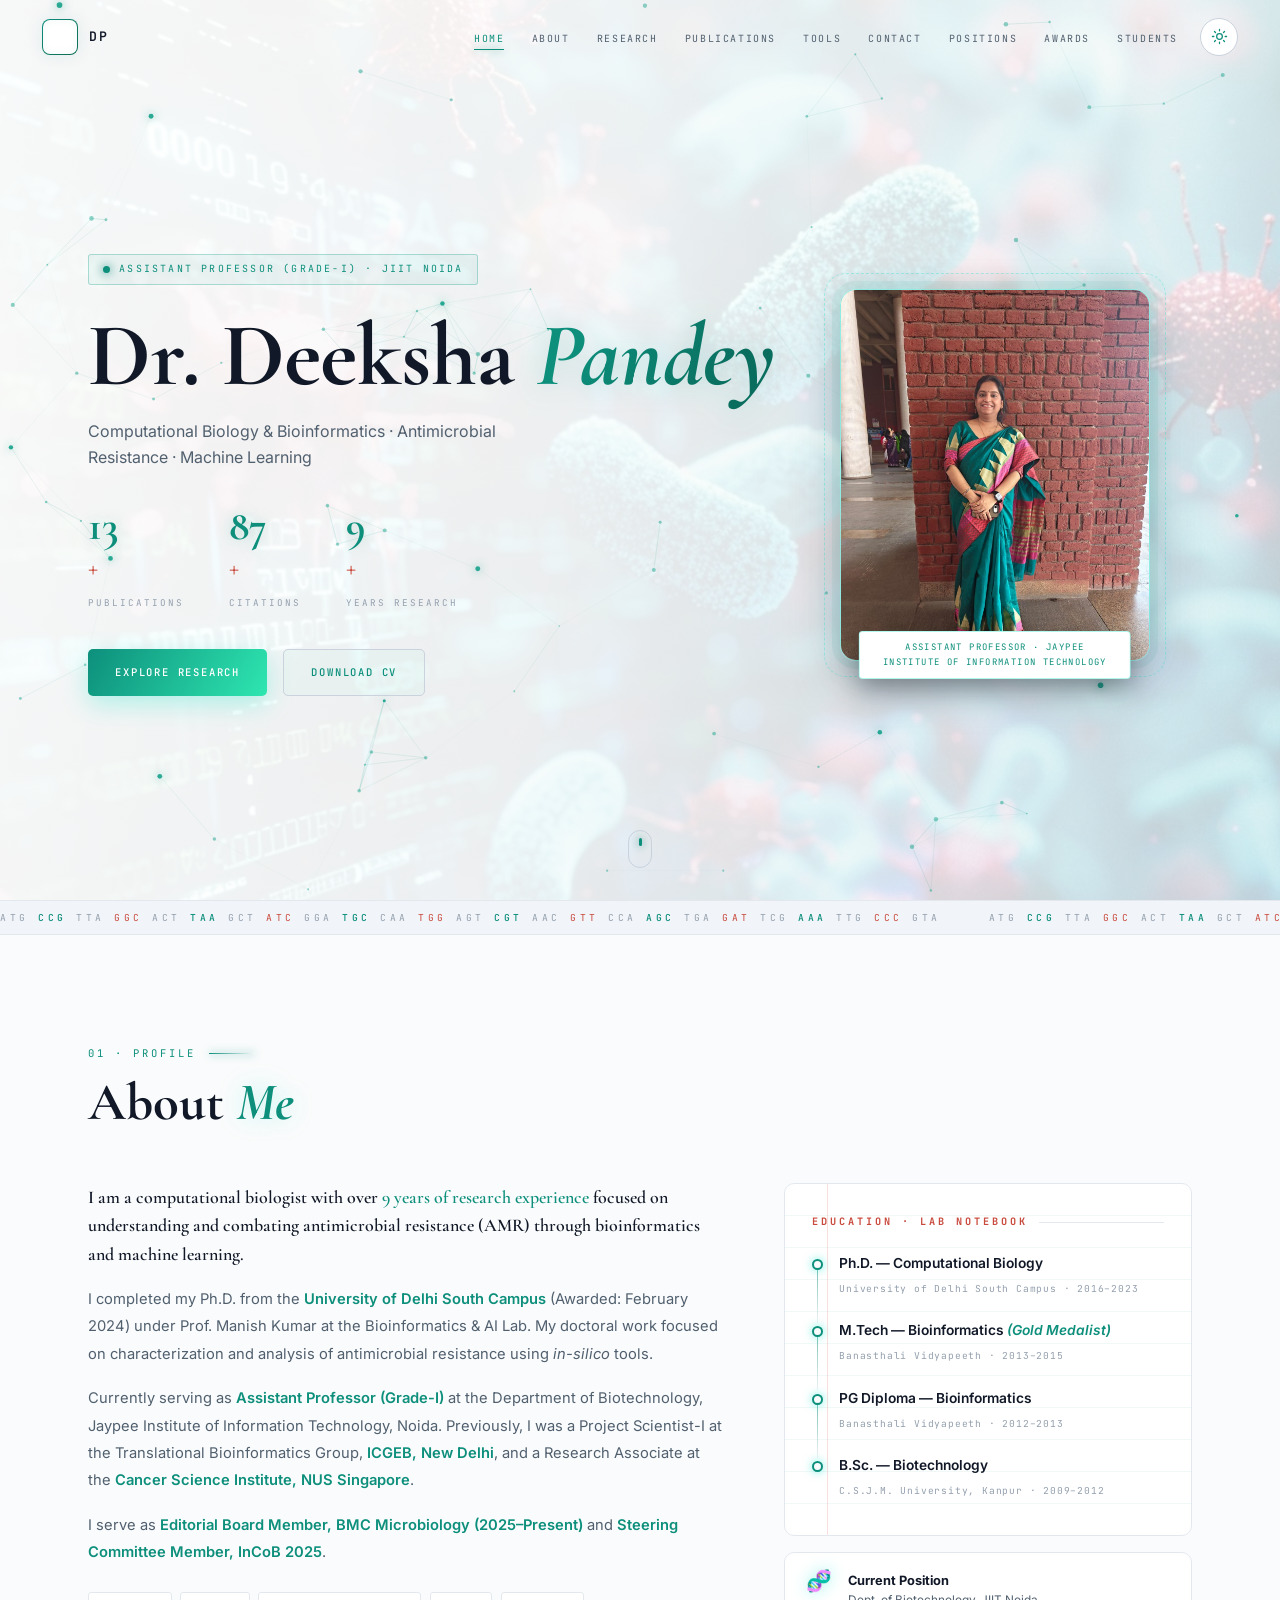
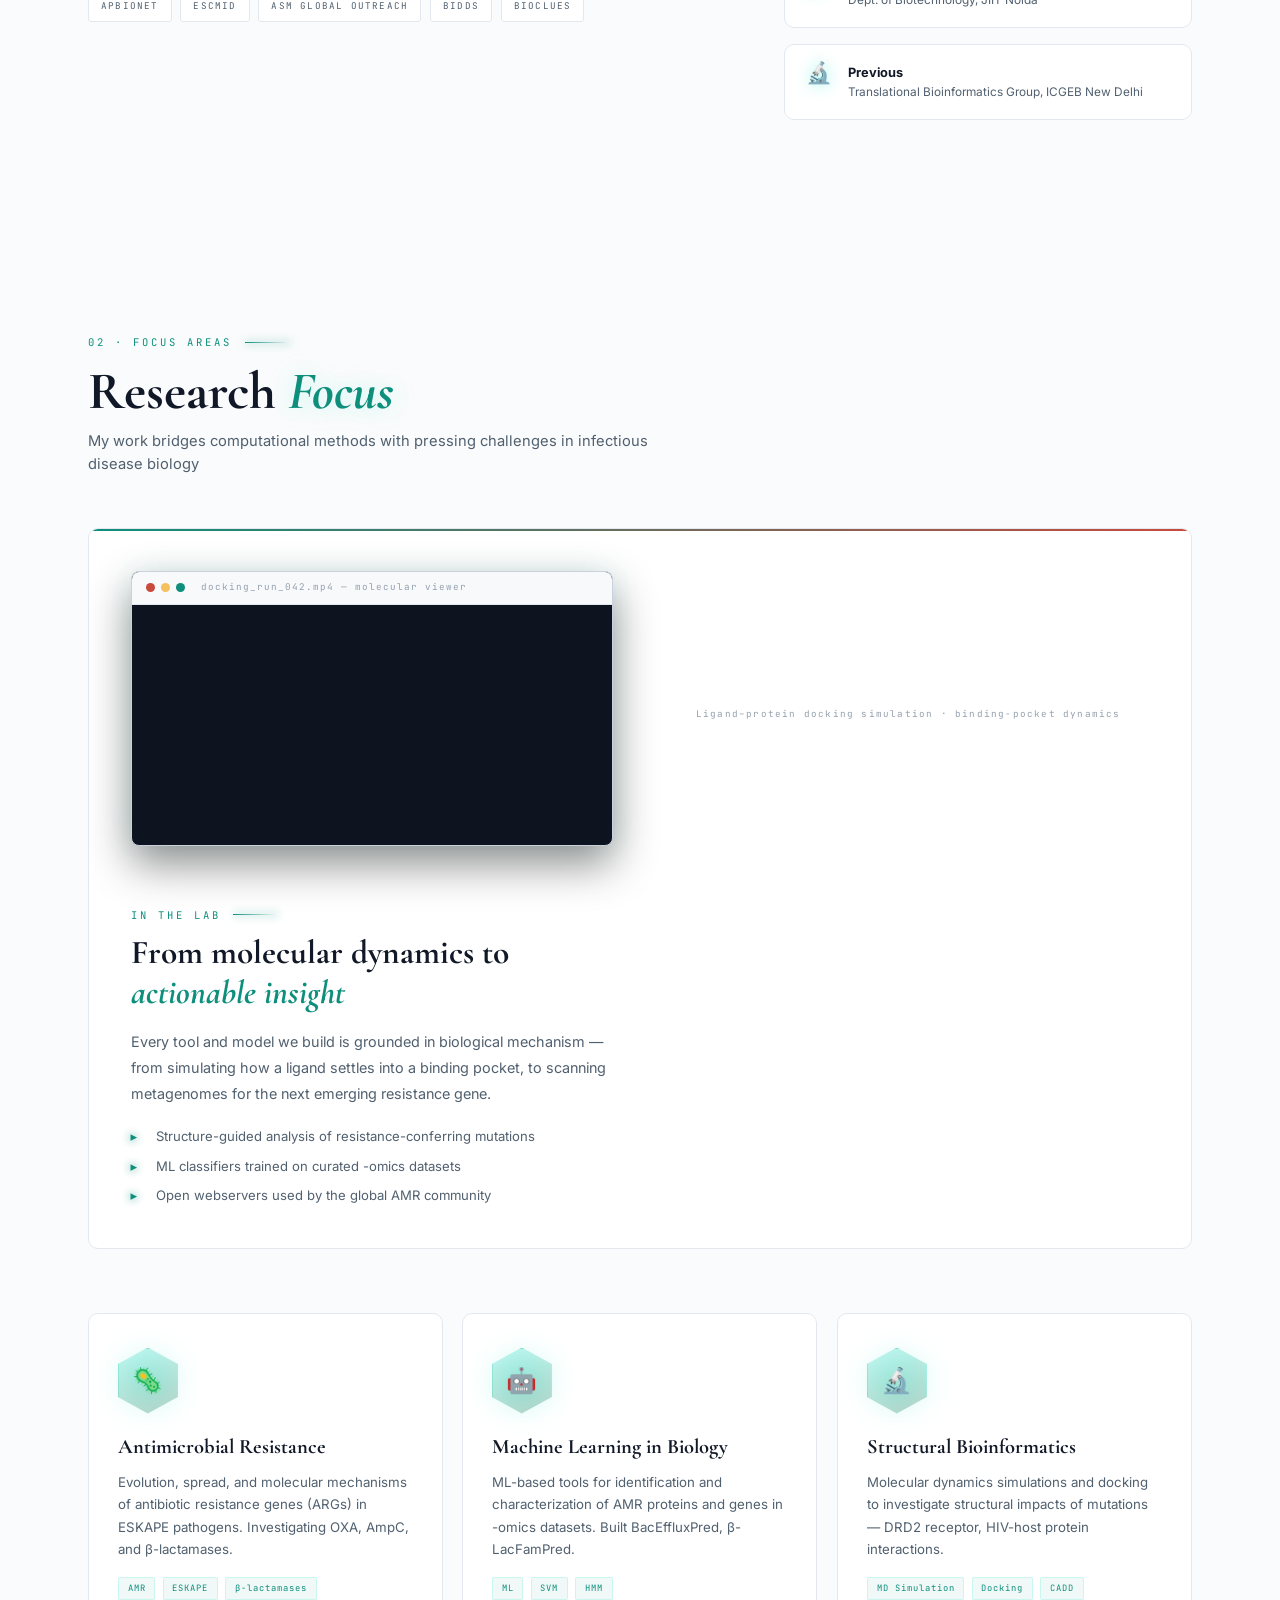
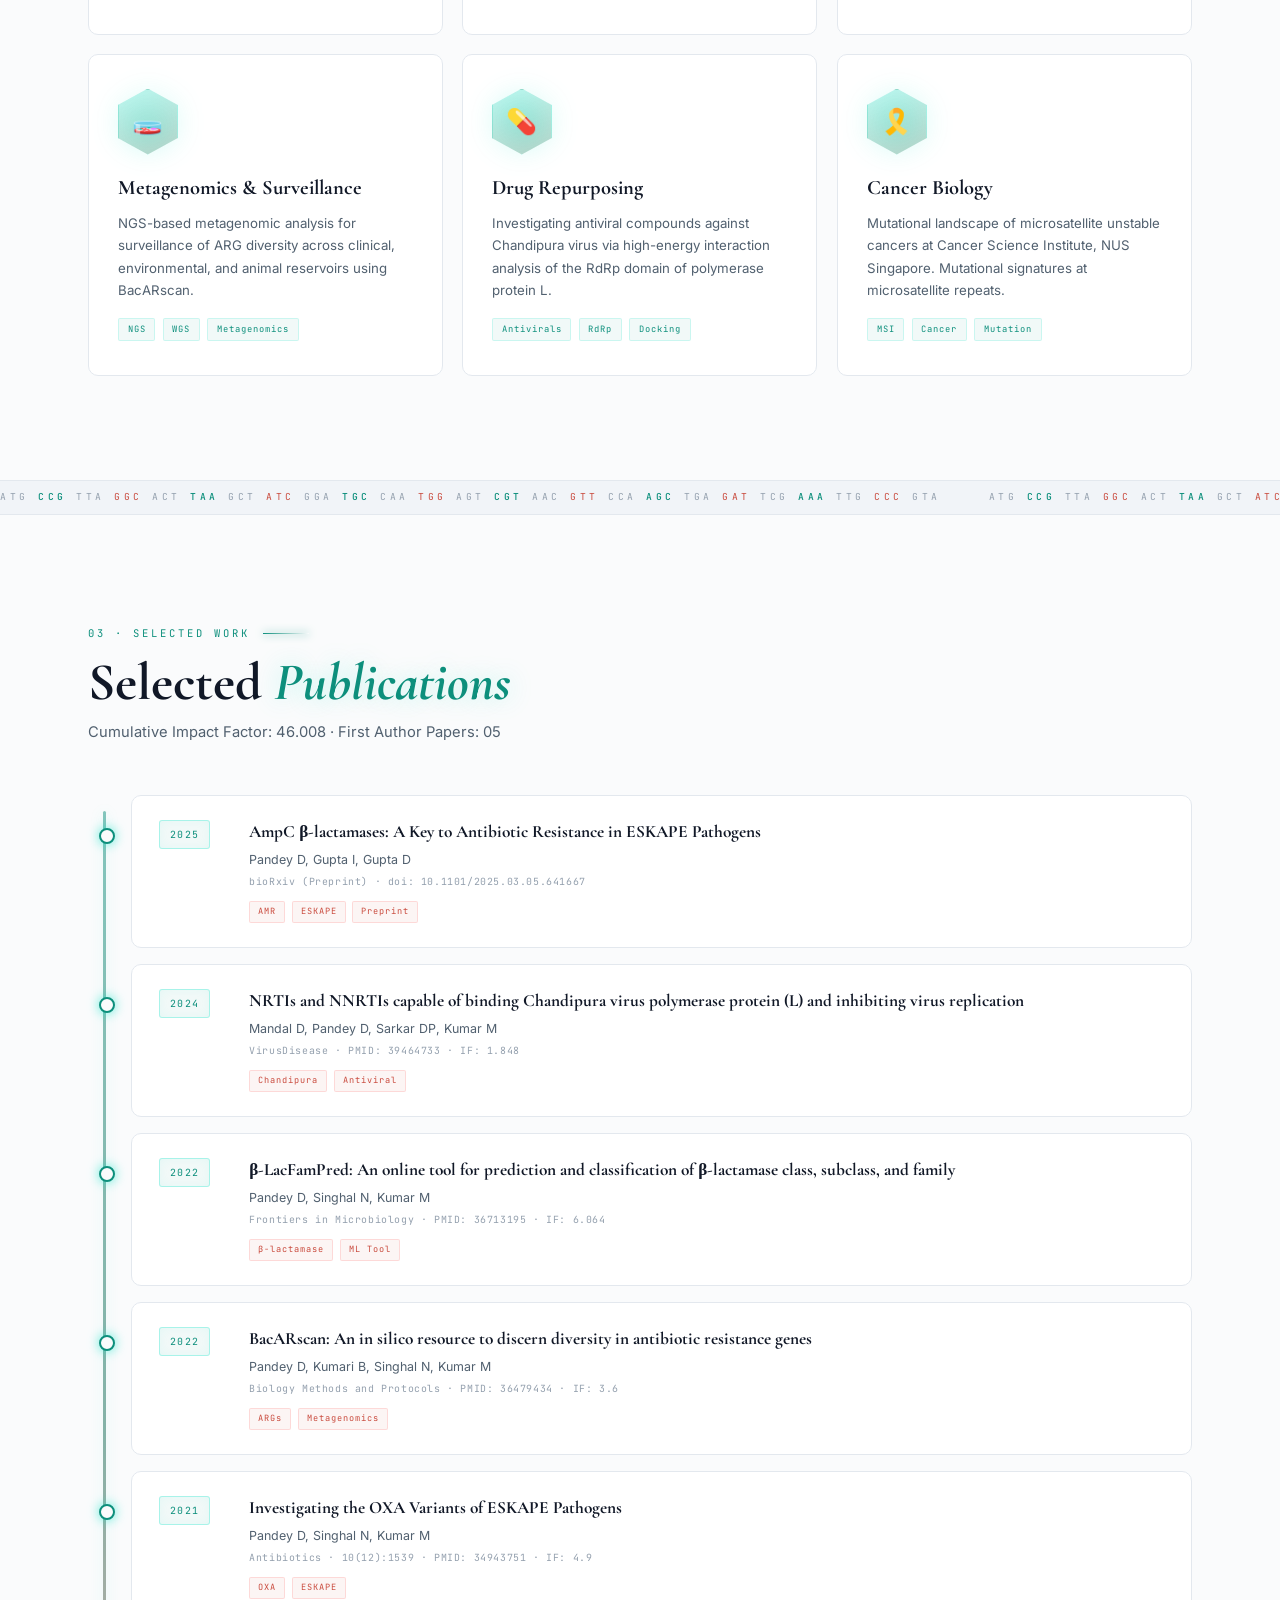
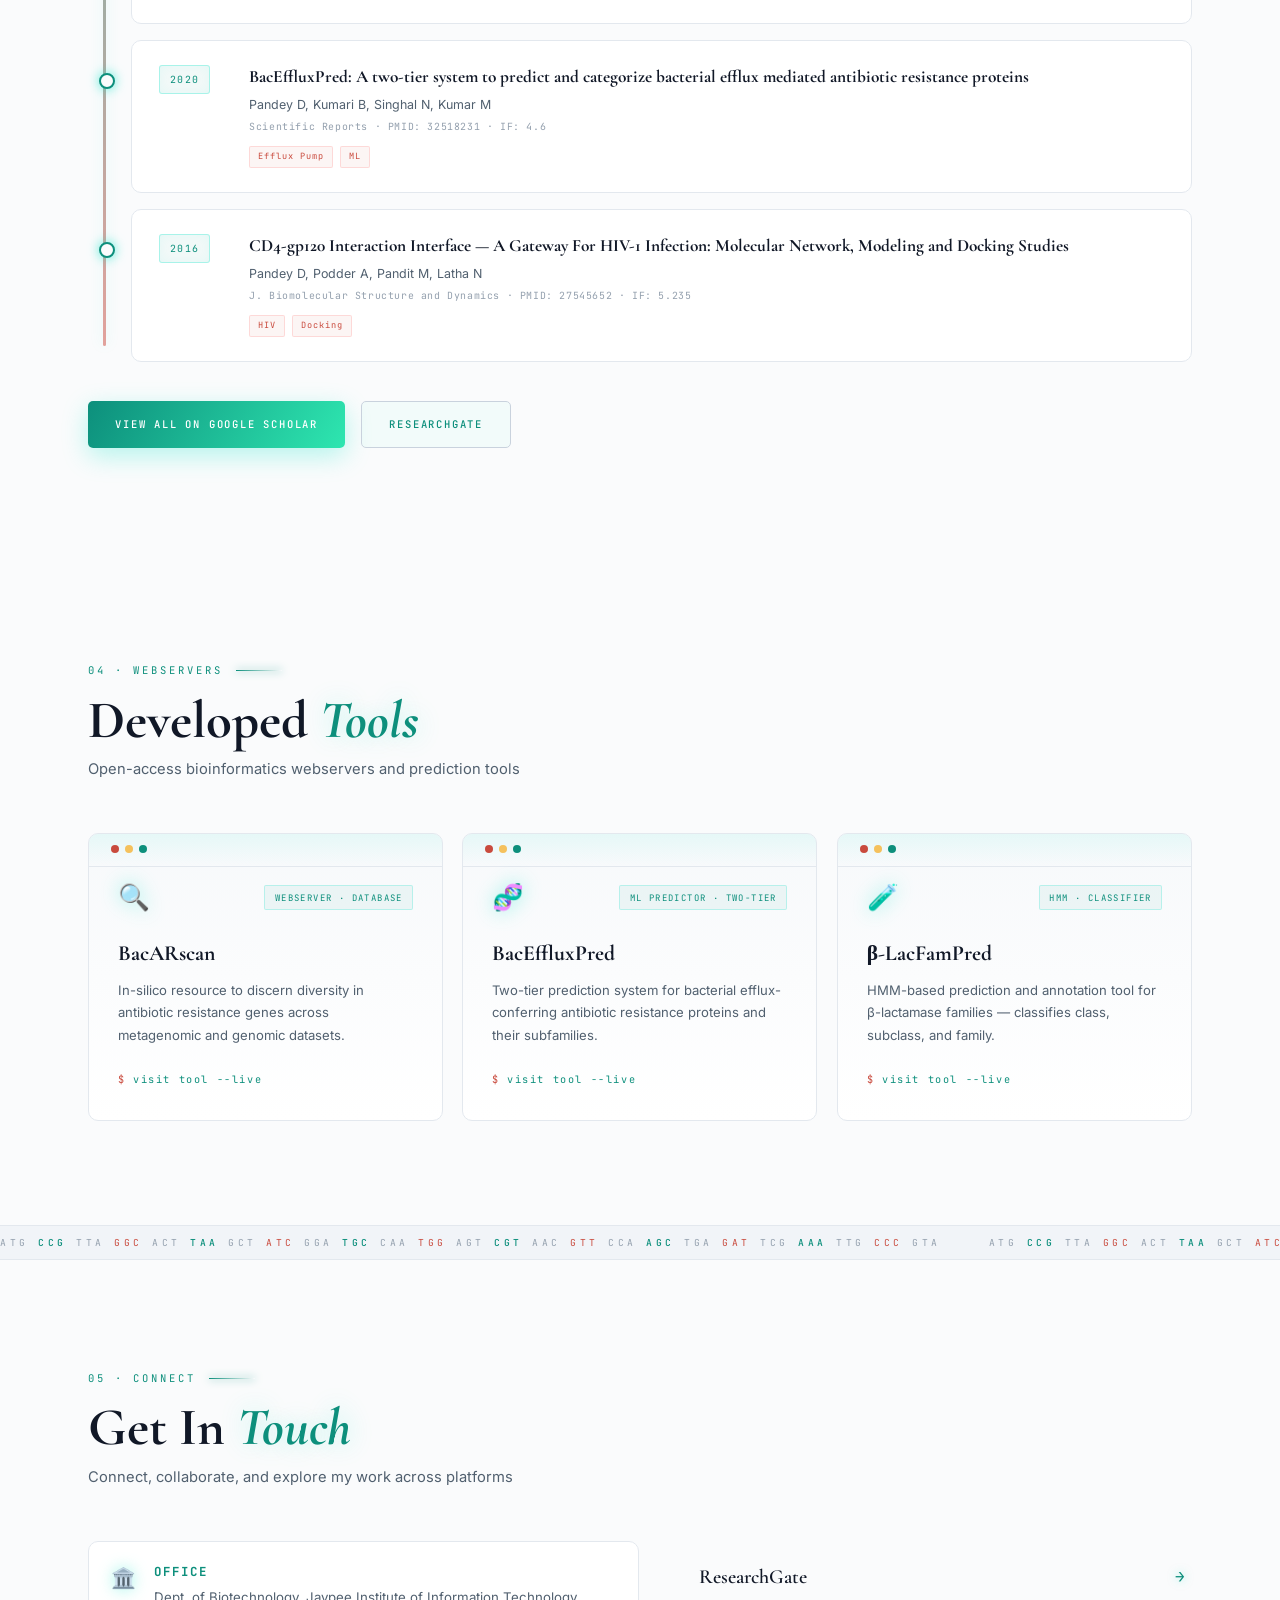
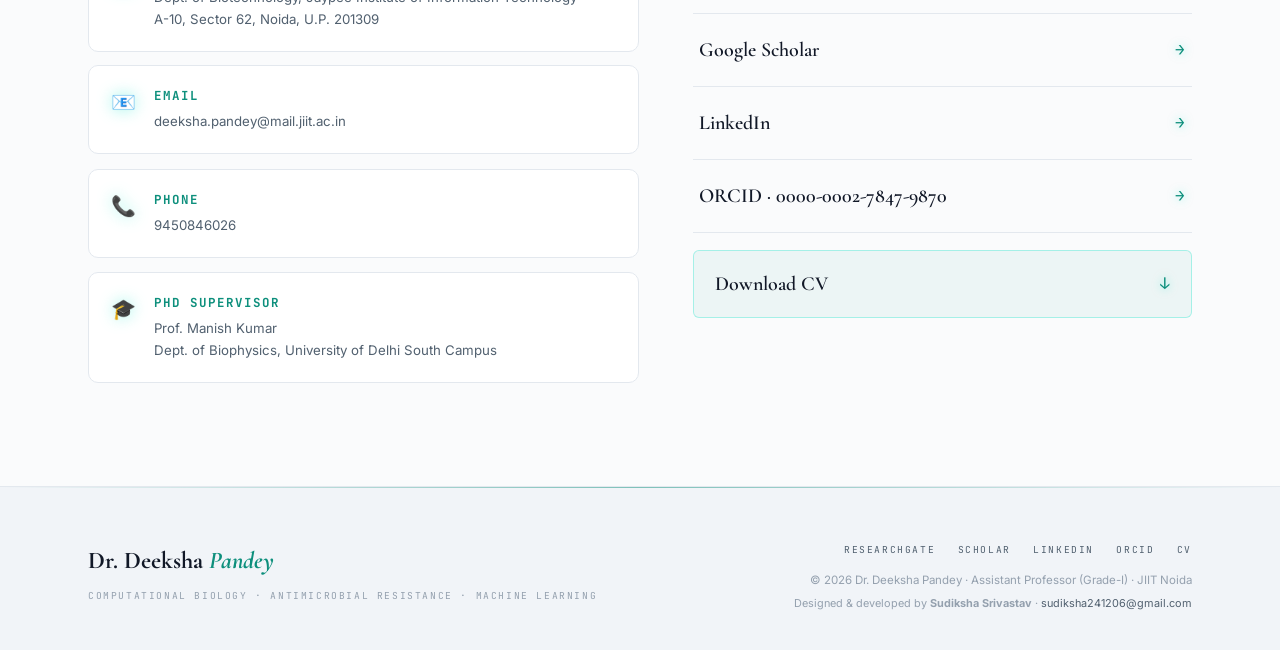
==== commit 4ff0e7f4: "Fix mobile responsiveness for hero heading" ====
--- a/index.html
+++ b/index.html
@@ -61,7 +61,7 @@
     <div class="hero-inner">
       <div class="hero-left">
         <span class="hero-tag">Assistant Professor (Grade-I) · JIIT Noida</span>
-        <h1 class="hero-title-oneline" style="white-space:nowrap;font-size:clamp(1.7rem,3.3vw,3.1rem)">Dr. Deeksha <em>Pandey</em></h1>
+        <h1 class="hero-title-oneline">Dr. Deeksha <em>Pandey</em></h1>
         <p class="hero-sub">Computational Biology &amp; Bioinformatics · Antimicrobial Resistance · Machine Learning</p>
         <div class="hero-stats">
           <div class="hstat"><span class="hstat-n" data-target="13">0</span><span class="hstat-plus">+</span><small>Publications</small></div>
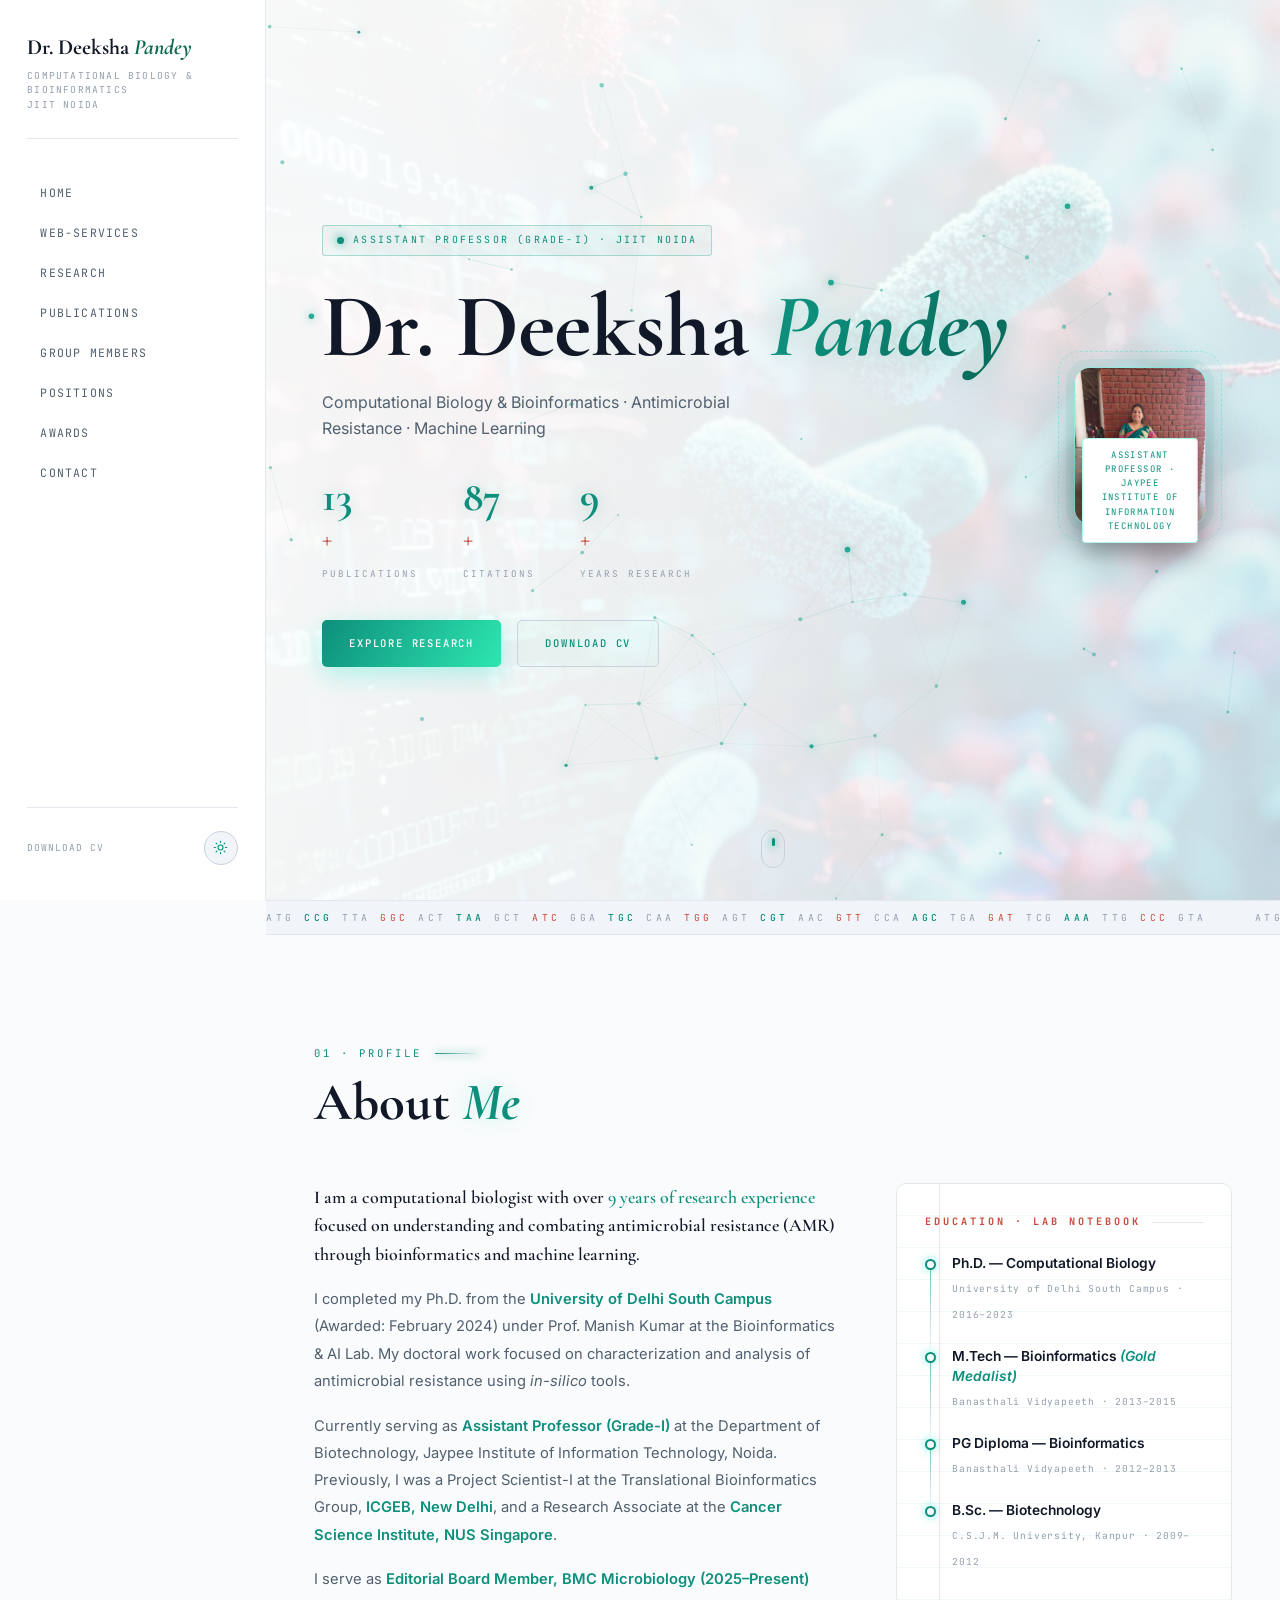
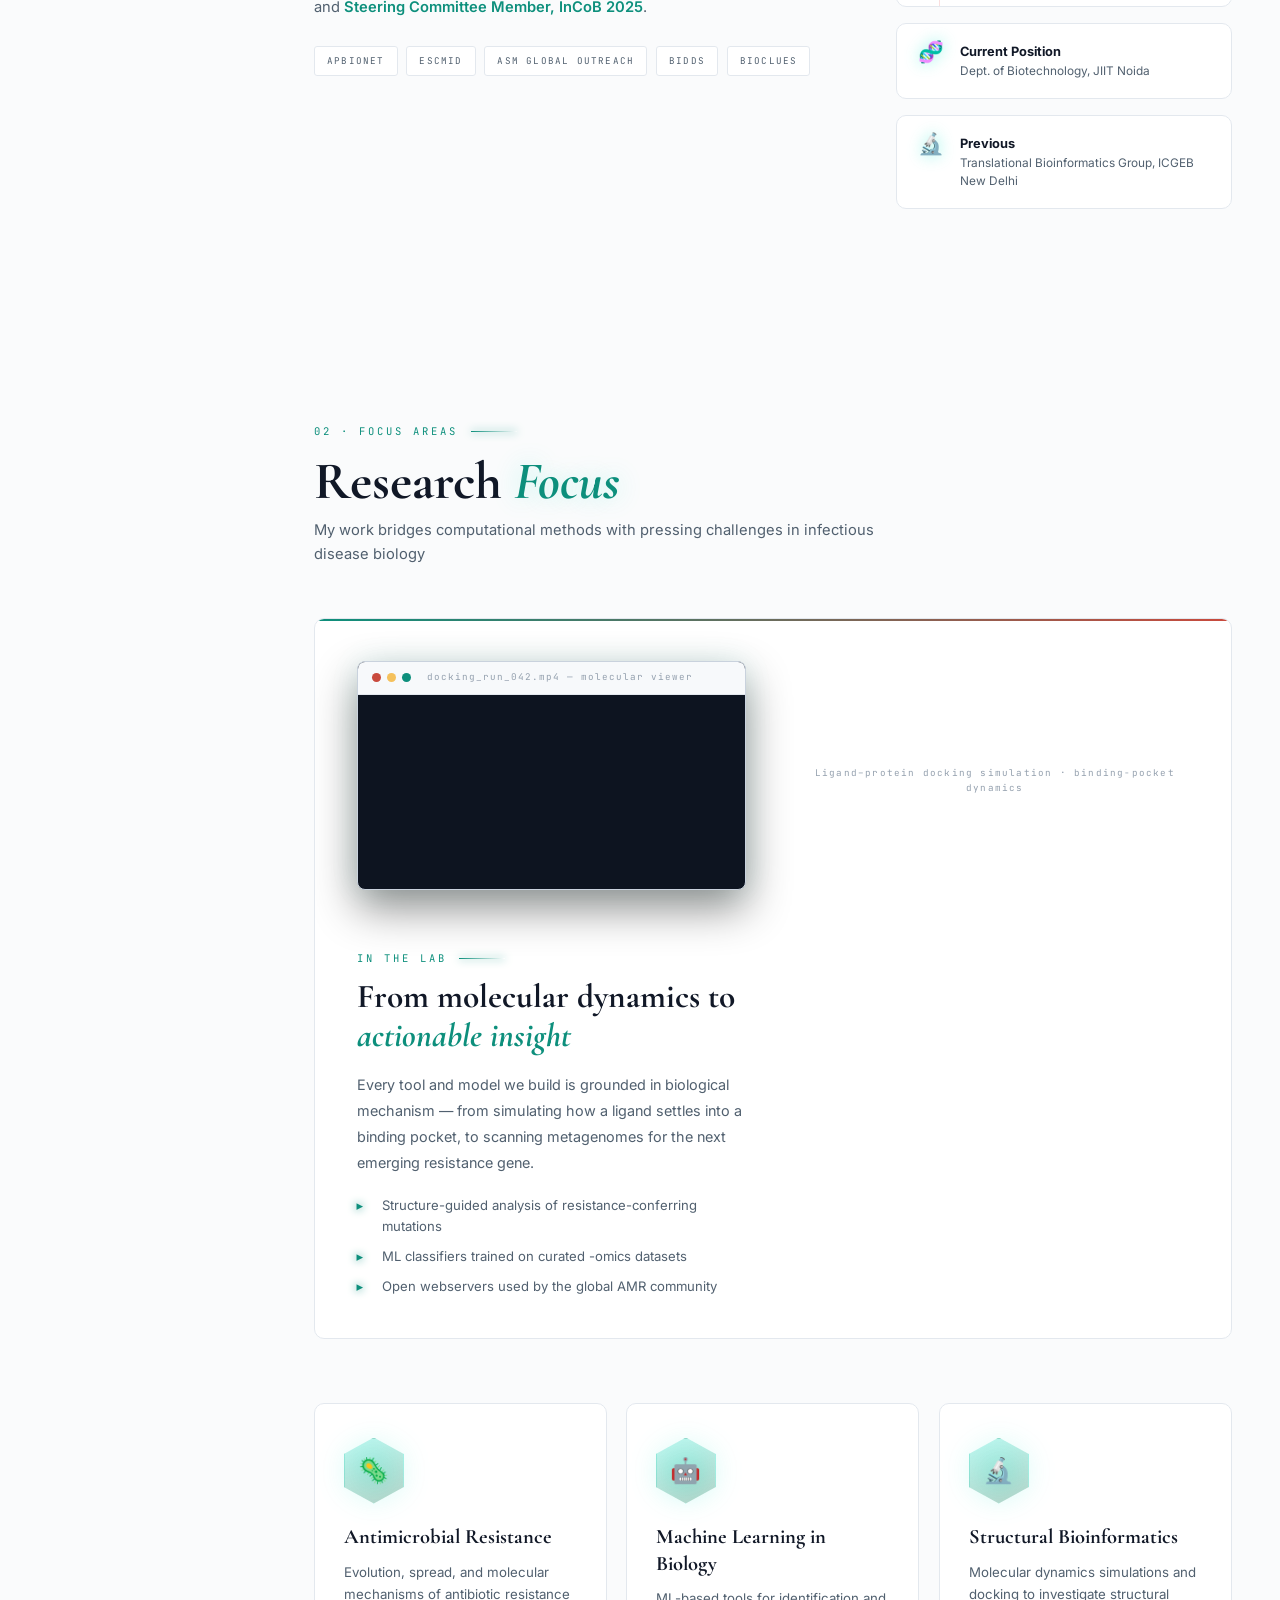
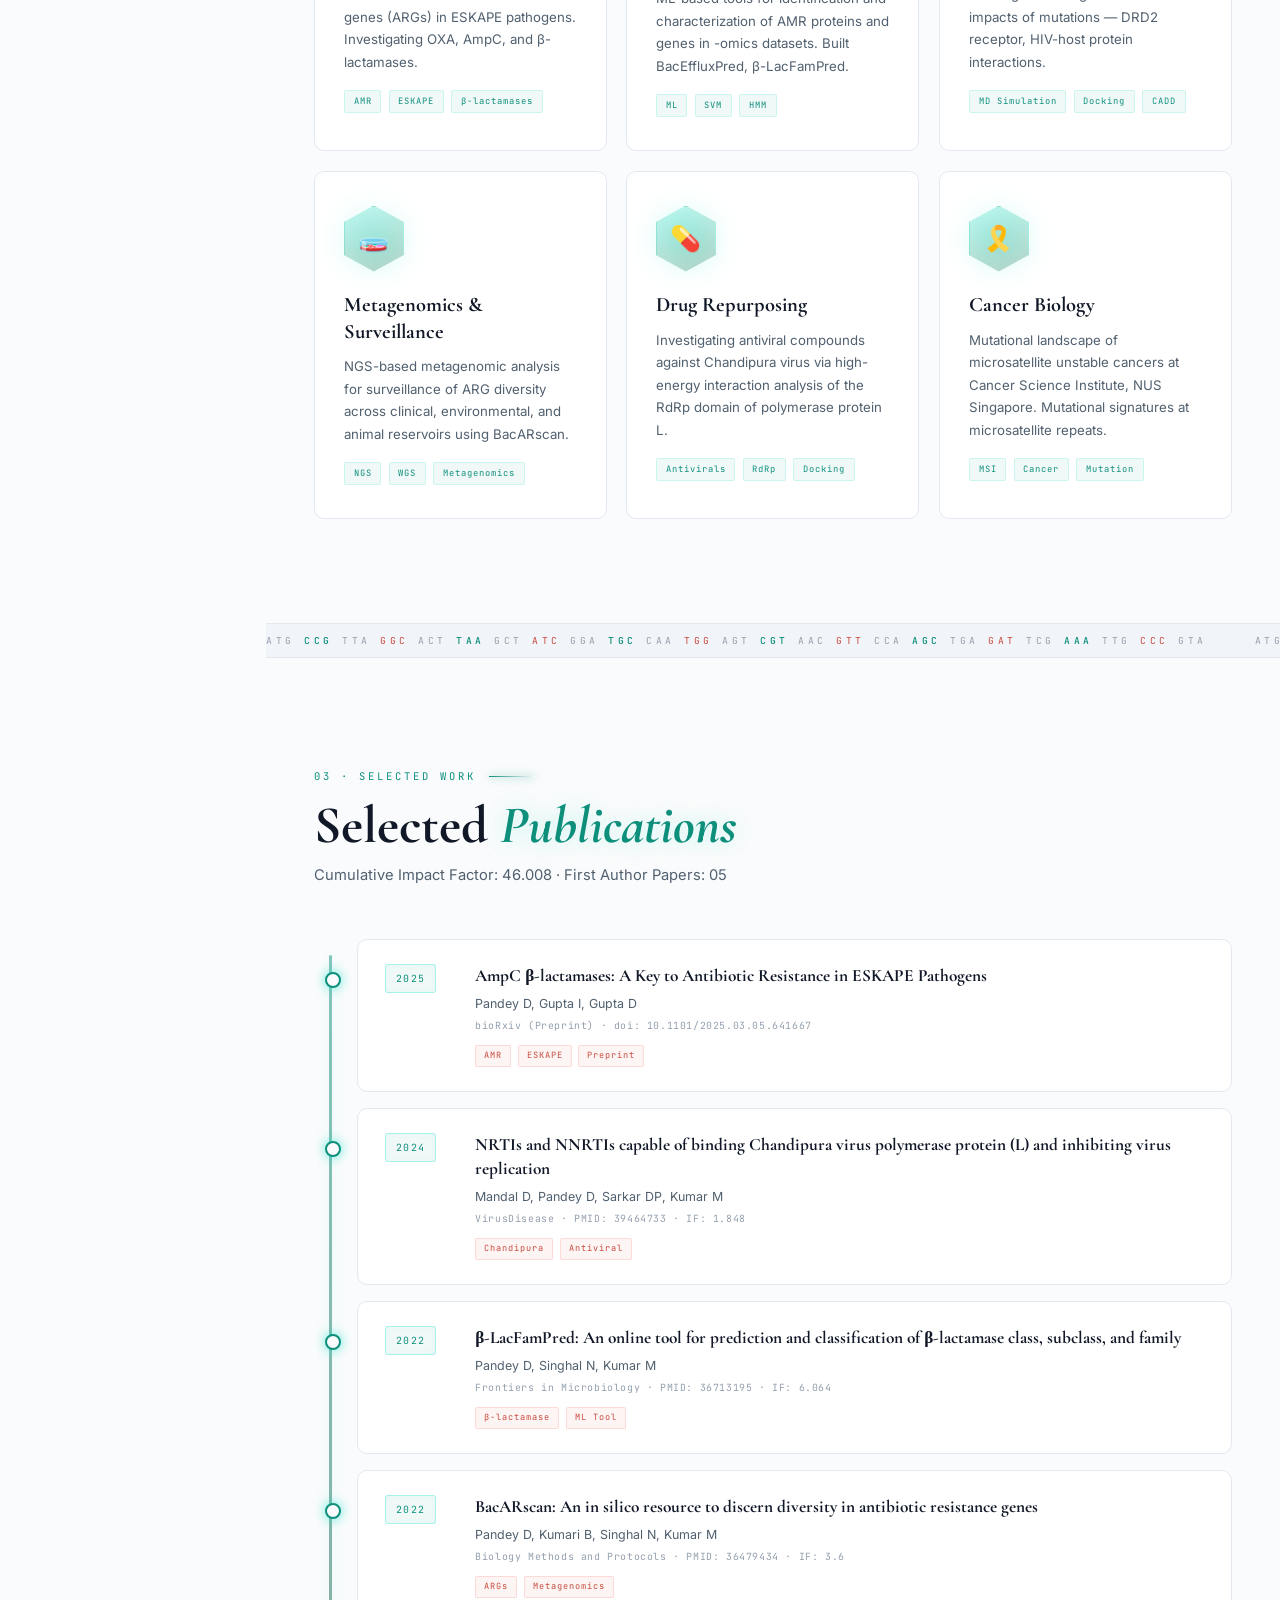
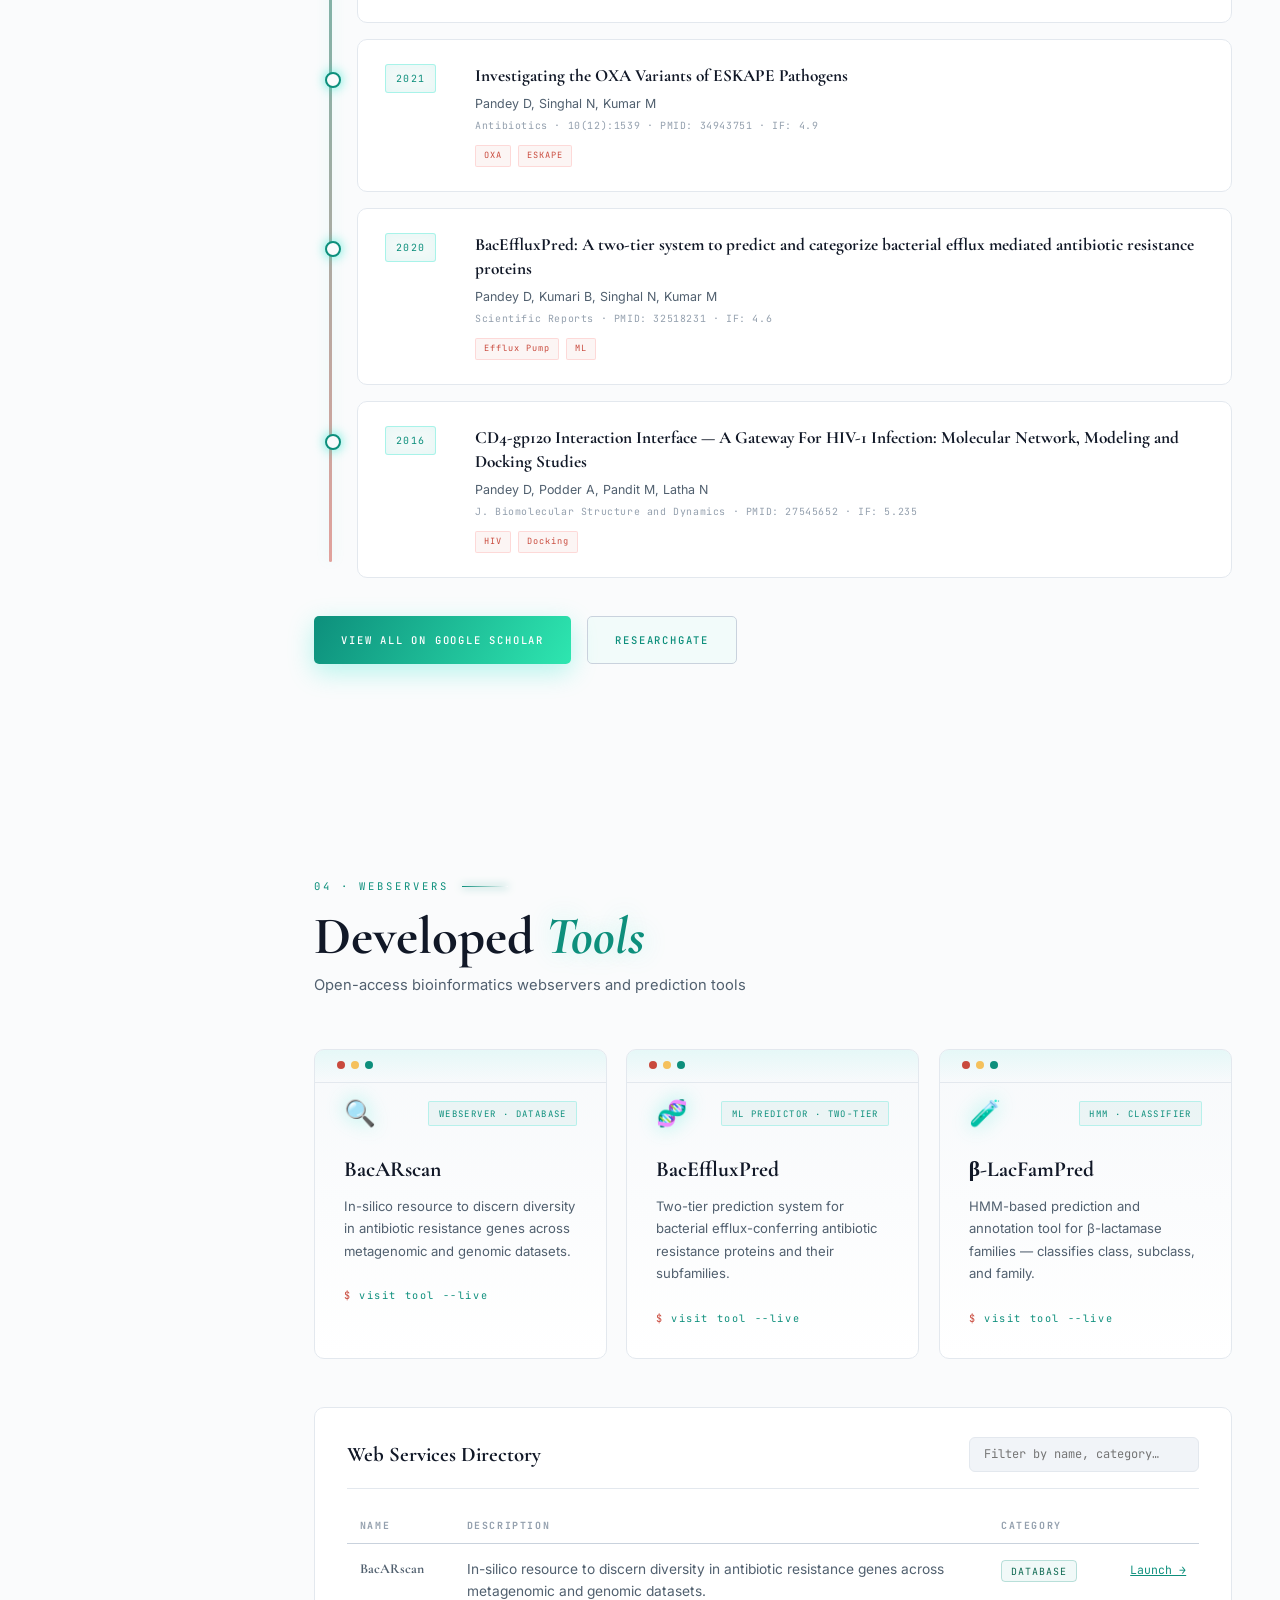
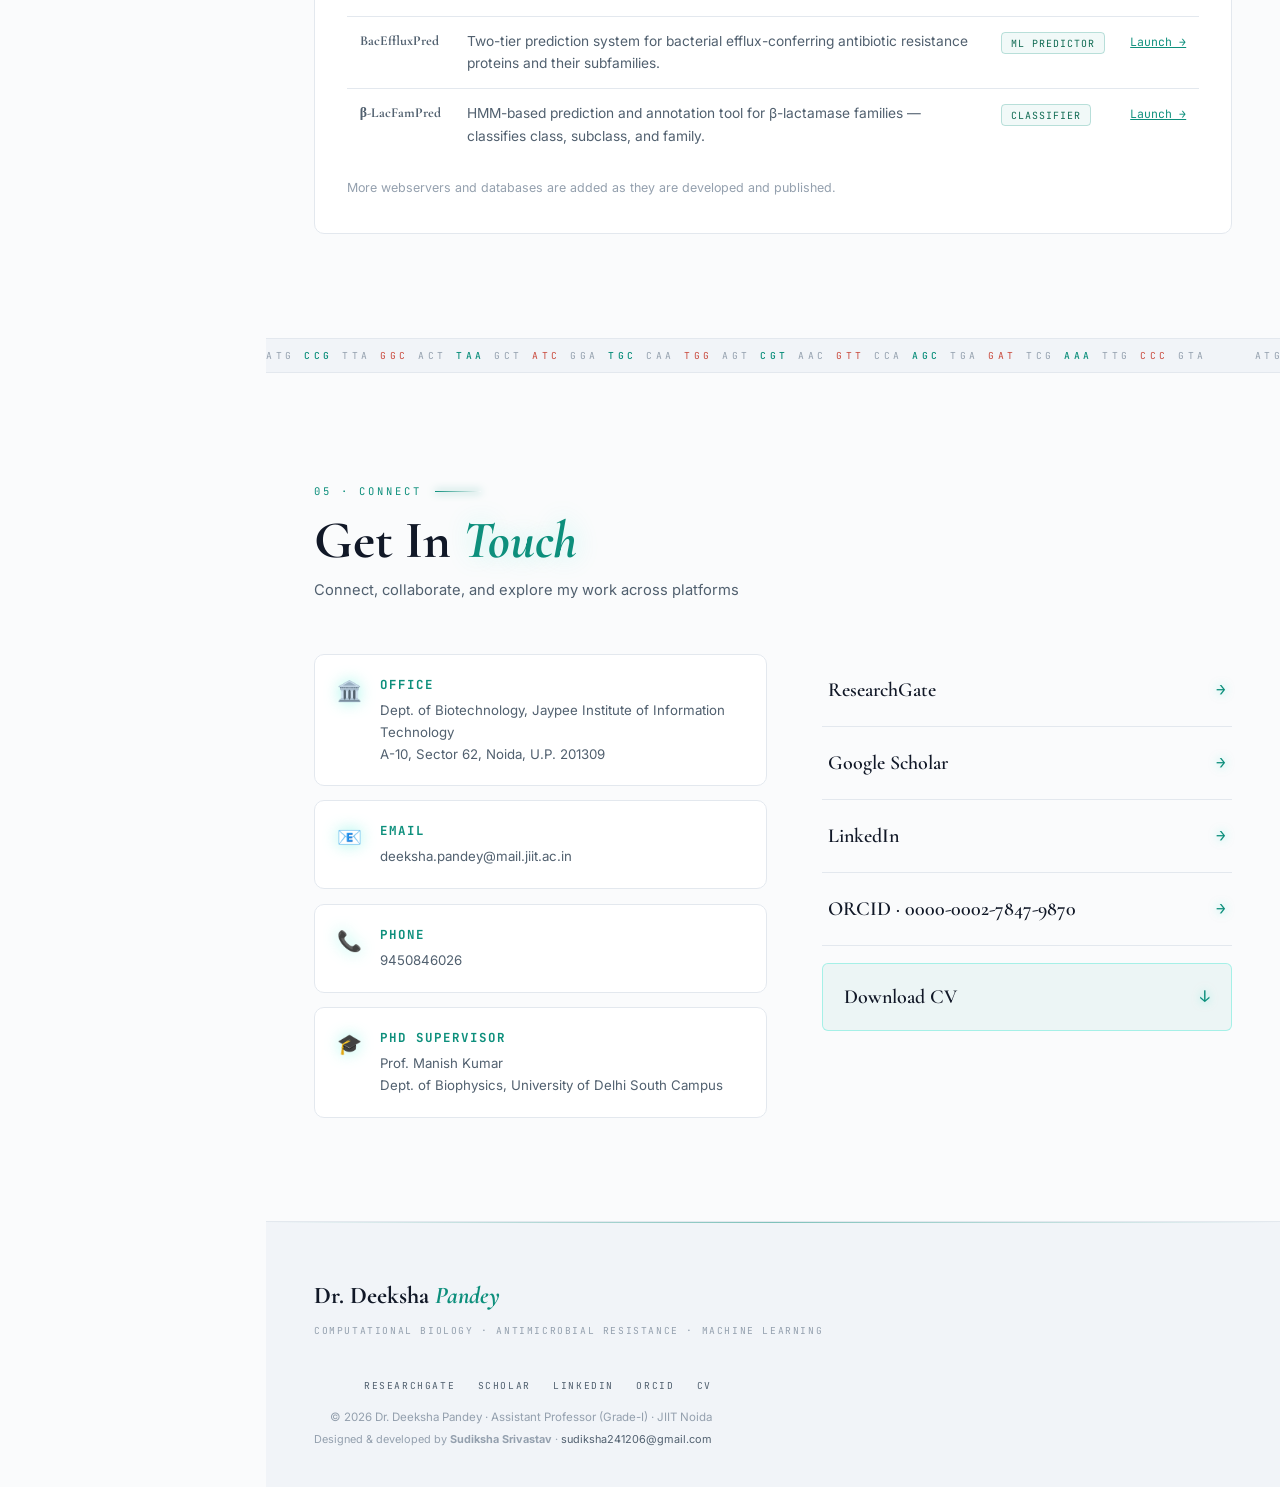
==== commit 3fef8b6b: "Sidebar navigation across all pages" ====
--- a/index.html
+++ b/index.html
@@ -12,45 +12,34 @@
 <base target="_blank">
 </head>
 <body>
-
-  <nav id="navbar">
-    <div class="nav-logo"><a href="index.html">DP</a></div>
-    <div class="nav-right">
-      <ul class="nav-links">
-        <li><a href="#home">Home</a></li>
-        <li><a href="#about">About</a></li>
-        <li><a href="#research">Research</a></li>
-        <li><a href="#publications">Publications</a></li>
-        <li><a href="#tools">Tools</a></li>
-        <li><a href="#contact">Contact</a></li>
+  <button class="navToggle" id="navToggle" aria-label="Open menu"><span></span><span></span><span></span></button>
+
+  <aside class="sidenav" id="sidenav">
+    <button class="navClose" id="navClose" aria-label="Close menu">✕</button>
+    <div class="sidenav-brand">
+      <a href="index.html">Dr. Deeksha <em>Pandey</em></a>
+      <span>Computational Biology &amp; Bioinformatics<br/>JIIT Noida</span>
+    </div>
+    <ul class="nav-links">
+        <li><a href="index.html#home" class="active">Home</a></li>
+        <li><a href="index.html#tools">Web-Services</a></li>
+        <li><a href="index.html#research">Research</a></li>
+        <li><a href="index.html#publications">Publications</a></li>
+        <li><a href="students.html">Group Members</a></li>
         <li><a href="positions.html">Positions</a></li>
         <li><a href="awards.html">Awards</a></li>
-        <li><a href="students.html">Students</a></li>
-      </ul>
+        <li><a href="index.html#contact">Contact</a></li>
+    </ul>
+    <div class="sidenav-foot">
+      <a href="CV_Deeksha_Pandey.pdf" target="_blank">Download CV</a>
       <button id="themeToggle" aria-label="Toggle dark / light mode">
         <svg class="moon-icon" viewBox="0 0 24 24" fill="none" stroke="currentColor" stroke-width="1.8" stroke-linecap="round" stroke-linejoin="round"><path d="M21 12.79A9 9 0 1 1 11.21 3 7 7 0 0 0 21 12.79z"/></svg>
         <svg class="sun-icon" viewBox="0 0 24 24" fill="none" stroke="currentColor" stroke-width="1.8" stroke-linecap="round" stroke-linejoin="round"><circle cx="12" cy="12" r="4"/><path d="M12 2v2m0 16v2M4.93 4.93l1.41 1.41m11.32 11.32 1.41 1.41M2 12h2m16 0h2M6.34 17.66l-1.41 1.41M19.07 4.93l-1.41 1.41"/></svg>
       </button>
-      <button class="hamburger" id="hamburger" aria-label="Menu">
-        <span></span><span></span><span></span>
-      </button>
-    </div>
-  </nav>
-
-  <div class="mobile-menu" id="mobileMenu">
-    <button class="mobile-close" id="mobileClose" aria-label="Close menu">✕</button>
-    <ul>
-      <li><a href="#home" onclick="closeMobile()">Home</a></li>
-      <li><a href="#about" onclick="closeMobile()">About</a></li>
-      <li><a href="#research" onclick="closeMobile()">Research</a></li>
-      <li><a href="#publications" onclick="closeMobile()">Publications</a></li>
-      <li><a href="#tools" onclick="closeMobile()">Tools</a></li>
-      <li><a href="#contact" onclick="closeMobile()">Contact</a></li>
-      <li><a href="positions.html" onclick="closeMobile()">Positions</a></li>
-      <li><a href="awards.html" onclick="closeMobile()">Awards</a></li>
-      <li><a href="students.html" onclick="closeMobile()">Students</a></li>
-    </ul>
-  </div>
+    </div>
+  </aside>
+
+  <div class="page-wrap">
 
   <section id="home" class="hero">
     <div class="hero-bg">
@@ -346,6 +335,42 @@
           <p>HMM-based prediction and annotation tool for β-lactamase families — classifies class, subclass, and family.</p>
           <span class="tcard-link">visit tool --live</span>
         </a>
+      </div>
+
+      <div class="webservices-wrap">
+        <div class="ws-head">
+          <h3>Web Services Directory</h3>
+          <input type="text" id="wsFilter" class="ws-filter" placeholder="Filter by name, category…" autocomplete="off" />
+        </div>
+        <div class="ws-table-scroll">
+          <table class="ws-table" id="wsTable">
+            <thead>
+              <tr><th>Name</th><th>Description</th><th>Category</th><th></th></tr>
+            </thead>
+            <tbody>
+              <tr>
+                <td class="ws-name">BacARscan</td>
+                <td>In-silico resource to discern diversity in antibiotic resistance genes across metagenomic and genomic datasets.</td>
+                <td><span class="ws-tag">Database</span></td>
+                <td><a href="http://proteininformatics.org/mkumar/bacarscan/" target="_blank">Launch →</a></td>
+              </tr>
+              <tr>
+                <td class="ws-name">BacEffluxPred</td>
+                <td>Two-tier prediction system for bacterial efflux-conferring antibiotic resistance proteins and their subfamilies.</td>
+                <td><span class="ws-tag">ML Predictor</span></td>
+                <td><a href="http://www.proteininformatics.org/mkumar/baceffluxpred/" target="_blank">Launch →</a></td>
+              </tr>
+              <tr>
+                <td class="ws-name">β-LacFamPred</td>
+                <td>HMM-based prediction and annotation tool for β-lactamase families — classifies class, subclass, and family.</td>
+                <td><span class="ws-tag">Classifier</span></td>
+                <td><a href="http://proteininformatics.org/mkumar/blacfampred/" target="_blank">Launch →</a></td>
+              </tr>
+            </tbody>
+          </table>
+          <p class="ws-empty" id="wsEmpty" hidden>No matching services found.</p>
+        </div>
+        <p class="ws-note">More webservers and databases are added as they are developed and published.</p>
       </div>
     </div>
   </section>
@@ -438,6 +463,8 @@
     </div>
   </footer>
 
+    </div>
+
   <script src="script.js"></script>
 </body>
 </html>
--- a/style.css
+++ b/style.css
@@ -102,89 +102,78 @@
 a{color:inherit}
 em{font-style:italic}
 
-#navbar{
-  position:fixed;top:0;left:0;right:0;z-index:1000;
-  height:var(--nav-h);
-  display:flex;align-items:center;justify-content:space-between;
-  padding:0 2.6rem;
-  border-bottom:1px solid transparent;
-  transition:background .35s ease,border-color .35s ease,box-shadow .35s ease;
-}
-#navbar.scrolled{
-  background:var(--nav-bg);
-  -webkit-backdrop-filter:blur(14px);backdrop-filter:blur(14px);
-  border-bottom-color:var(--border);
-  box-shadow:0 8px 30px rgba(0,0,0,.18);
-}
-.nav-logo a{
-  display:flex;align-items:center;gap:.7rem;text-decoration:none;
-  font-family:var(--font-mono);font-weight:600;font-size:.82rem;letter-spacing:2px;color:var(--text);
-}
-.nav-logo a::before{
-  content:'';width:34px;height:34px;flex-shrink:0;
-  background:
-    linear-gradient(var(--surface),var(--surface)) padding-box,
-    linear-gradient(135deg,var(--cyan),var(--teal)) border-box;
-  border:1.5px solid transparent;border-radius:8px;
-  box-shadow:0 0 16px var(--teal-glow),inset 0 0 10px var(--teal-light);
-}
-.nav-right{display:flex;align-items:center;gap:1.4rem}
-.nav-links{display:flex;align-items:center;gap:1.7rem;list-style:none}
+:root{--side-w:266px}
+
+.sidenav{
+  position:fixed;top:0;left:0;bottom:0;z-index:1000;width:var(--side-w);
+  background:var(--surface);border-right:1px solid var(--border);
+  display:flex;flex-direction:column;padding:2.2rem 1.7rem;overflow-y:auto;
+}
+.sidenav-brand{margin-bottom:2.2rem;padding-bottom:1.6rem;border-bottom:1px solid var(--border)}
+.sidenav-brand a{
+  text-decoration:none;display:block;font-family:var(--font-display);font-weight:700;
+  font-size:1.35rem;color:var(--text);line-height:1.2;margin-bottom:.5rem;
+}
+.sidenav-brand a em{font-style:italic;color:var(--teal)}
+.sidenav-brand span{
+  display:block;font-family:var(--font-mono);font-size:.6rem;letter-spacing:1.2px;
+  text-transform:uppercase;color:var(--text-dim);line-height:1.5;
+}
+
+.nav-links{list-style:none;display:flex;flex-direction:column;gap:.15rem;margin-bottom:1.6rem}
 .nav-links a{
-  position:relative;text-decoration:none;
-  font-family:var(--font-mono);font-size:.62rem;letter-spacing:1.6px;text-transform:uppercase;
-  color:var(--text-muted);transition:color .25s ease;padding:.35rem 0;
-}
-.nav-links a::after{
-  content:'';position:absolute;left:0;bottom:0;width:100%;height:1px;
-  background:var(--cyan);transform:scaleX(0);transform-origin:left;transition:transform .3s var(--ease);
-  box-shadow:0 0 8px var(--cyan);
-}
-.nav-links a:hover{color:var(--cyan)}
-.nav-links a:hover::after{transform:scaleX(1)}
-.nav-links a.active{color:var(--cyan)}
-.nav-links a.active::after{transform:scaleX(1)}
+  display:block;text-decoration:none;
+  font-family:var(--font-mono);font-size:.72rem;letter-spacing:1.2px;text-transform:uppercase;
+  color:var(--text-muted);padding:.6rem .7rem;border-radius:6px;border-left:2px solid transparent;
+  transition:color .2s,background .2s,border-color .2s;
+}
+.nav-links a:hover{color:var(--teal);background:var(--teal-light)}
+.nav-links a.active{color:var(--teal);background:var(--teal-light);border-left-color:var(--teal);font-weight:600}
+
+.sidenav-foot{margin-top:auto;padding-top:1.4rem;border-top:1px solid var(--border);display:flex;align-items:center;justify-content:space-between;gap:.8rem}
+.sidenav-foot a{
+  font-family:var(--font-mono);font-size:.6rem;letter-spacing:1px;text-transform:uppercase;
+  color:var(--text-dim);text-decoration:none;
+}
+.sidenav-foot a:hover{color:var(--teal)}
 
 #themeToggle{
-  width:38px;height:38px;border-radius:50%;cursor:pointer;
-  border:1px solid var(--border-strong);background:var(--surface);color:var(--cyan);
+  width:34px;height:34px;border-radius:50%;cursor:pointer;flex-shrink:0;
+  border:1px solid var(--border-strong);background:var(--bg2);color:var(--cyan);
   display:flex;align-items:center;justify-content:center;
-  transition:border-color .25s,box-shadow .25s,transform .25s;
-}
-#themeToggle:hover{border-color:var(--cyan);box-shadow:0 0 16px var(--teal-glow);transform:rotate(15deg)}
-#themeToggle svg{width:17px;height:17px}
+  transition:border-color .25s,box-shadow .25s;
+}
+#themeToggle:hover{border-color:var(--cyan);box-shadow:0 0 12px var(--teal-glow)}
+#themeToggle svg{width:15px;height:15px}
 .sun-icon{display:none}
 [data-theme="light"] .moon-icon{display:none}
 [data-theme="light"] .sun-icon{display:block}
 
-.hamburger{display:none;flex-direction:column;gap:5px;background:none;border:none;cursor:pointer;padding:8px}
-.hamburger span{width:24px;height:2px;background:var(--text);border-radius:2px;transition:.3s var(--ease)}
-.hamburger:hover span{background:var(--cyan)}
-
-.mobile-menu{
-  position:fixed;inset:0;z-index:1100;background:var(--bg);
-  transform:translateX(100%);transition:transform .45s var(--ease);
-  display:flex;flex-direction:column;justify-content:center;padding:4rem 2.5rem;
-}
-.mobile-menu::before{
-  content:'';position:absolute;inset:0;pointer-events:none;
-  background-image:radial-gradient(circle,rgba(0,229,199,.06) 1px,transparent 1.4px);
-  background-size:30px 30px;
-}
-[data-theme="light"] .mobile-menu::before{background-image:radial-gradient(circle,rgba(10,157,134,.1) 1px,transparent 1.4px)}
-.mobile-menu.open{transform:translateX(0)}
-.mobile-menu ul{list-style:none;position:relative}
-.mobile-menu li{margin:.4rem 0}
-.mobile-menu a{
-  text-decoration:none;font-family:var(--font-display);font-size:1.9rem;font-weight:600;color:var(--text);
-  transition:color .25s,padding-left .25s;
-}
-.mobile-menu a:hover{color:var(--cyan);padding-left:.6rem}
-.mobile-close{
-  position:absolute;top:1.4rem;right:1.6rem;background:none;border:1px solid var(--border-strong);
-  color:var(--text);width:42px;height:42px;border-radius:50%;font-size:1rem;cursor:pointer;transition:.25s;
-}
-.mobile-close:hover{border-color:var(--coral);color:var(--coral);transform:rotate(90deg)}
+.navToggle{
+  display:none;position:fixed;top:1.1rem;left:1.1rem;z-index:1200;
+  width:42px;height:42px;border-radius:8px;background:var(--surface);
+  border:1px solid var(--border-strong);cursor:pointer;
+  flex-direction:column;align-items:center;justify-content:center;gap:5px;
+}
+.navToggle span{width:20px;height:2px;background:var(--text);border-radius:2px}
+.navClose{
+  display:none;position:absolute;top:1.2rem;right:1.2rem;background:none;
+  border:1px solid var(--border-strong);color:var(--text);width:34px;height:34px;
+  border-radius:50%;font-size:.9rem;cursor:pointer;
+}
+
+.page-wrap{margin-left:var(--side-w)}
+
+@media (max-width:880px){
+  .sidenav{
+    transform:translateX(-100%);transition:transform .35s var(--ease);
+    box-shadow:0 0 40px rgba(0,0,0,.25);
+  }
+  .sidenav.open{transform:translateX(0)}
+  .navToggle{display:flex}
+  .navClose{display:block}
+  .page-wrap{margin-left:0}
+}
 
 .dna-strip{overflow:hidden;border-block:1px solid var(--border);background:var(--bg2);padding:.55rem 0;position:relative;z-index:2}
 .dna-track{
@@ -204,7 +193,7 @@
 .network-canvas{position:absolute;inset:0;width:100%;height:100%;z-index:1;pointer-events:none}
 .hero-inner{
   position:relative;z-index:2;width:100%;max-width:1200px;margin:0 auto;
-  padding:calc(var(--nav-h) + 3.5rem) 3rem 5rem;
+  padding:4.5rem 3.5rem 5rem;
   display:grid;grid-template-columns:1.12fr .88fr;gap:4rem;align-items:center;
 }
 .hero-tag{
@@ -478,6 +467,49 @@
 .tcard h3{font-family:var(--font-display);font-size:1.35rem;font-weight:700;margin-bottom:.55rem}
 .tcard p{font-size:.82rem;color:var(--text-muted);line-height:1.7;margin-bottom:1.2rem}
 .tcard-link{font-family:var(--font-mono);font-size:.64rem;letter-spacing:1.6px;color:var(--cyan)}
+
+.webservices-wrap{
+  margin-top:3rem;background:var(--surface);border:1px solid var(--border);border-radius:var(--radius);
+  padding:1.8rem 2rem 2.2rem;
+}
+.ws-head{
+  display:flex;align-items:center;justify-content:space-between;flex-wrap:wrap;gap:1rem;
+  margin-bottom:1.2rem;padding-bottom:1rem;border-bottom:1px solid var(--border);
+}
+.ws-head h3{font-family:var(--font-display);font-size:1.3rem;font-weight:700;color:var(--text)}
+.ws-filter{
+  font-family:var(--font-mono);font-size:.75rem;color:var(--text);
+  background:var(--bg2);border:1px solid var(--border);border-radius:6px;
+  padding:.55rem .9rem;min-width:230px;outline:none;transition:border-color .2s;
+}
+.ws-filter:focus{border-color:var(--cyan)}
+.ws-table-scroll{overflow-x:auto}
+.ws-table{width:100%;border-collapse:collapse;font-size:.86rem}
+.ws-table thead th{
+  text-align:left;font-family:var(--font-mono);font-size:.62rem;letter-spacing:1.6px;text-transform:uppercase;
+  color:var(--text-dim);padding:.6rem .8rem;border-bottom:1px solid var(--border-strong);white-space:nowrap;
+}
+.ws-table tbody td{
+  padding:.85rem .8rem;border-bottom:1px solid var(--border);color:var(--text-muted);vertical-align:top;
+}
+.ws-table tbody tr:last-child td{border-bottom:none}
+.ws-table tbody tr:hover{background:var(--teal-light)}
+.ws-name{font-family:var(--font-display);font-weight:700;color:var(--text);white-space:nowrap}
+.ws-tag{
+  font-family:var(--font-mono);font-size:.62rem;letter-spacing:1px;text-transform:uppercase;
+  color:var(--teal);background:var(--teal-light);border:1px solid rgba(13,143,124,.25);
+  padding:.22rem .55rem;border-radius:4px;white-space:nowrap;
+}
+.ws-table tbody td:last-child a{
+  font-family:var(--font-mono);font-size:.72rem;color:var(--cyan);white-space:nowrap;
+}
+.ws-table tbody td:last-child a:hover{text-decoration:underline}
+.ws-empty{padding:1.6rem 0;text-align:center;color:var(--text-dim);font-family:var(--font-mono);font-size:.78rem}
+.ws-note{margin-top:1.1rem;font-size:.78rem;color:var(--text-dim)}
+@media (max-width:600px){
+  .webservices-wrap{padding:1.4rem 1.2rem 1.8rem}
+  .ws-filter{min-width:0;width:100%}
+}
 .tcard-link::before{content:'$ ';color:var(--coral)}
 .tcard:hover{transform:translateY(-7px);border-color:rgba(0,229,199,.45);box-shadow:var(--card-shadow),0 0 32px var(--teal-glow)}
 
@@ -531,7 +563,7 @@
 
 .page-hero{
   position:relative;overflow:hidden;
-  padding:calc(var(--nav-h) + 4.5rem) 0 4.5rem;
+  padding:4.5rem 0 4.5rem;
   border-bottom:1px solid var(--border);
 }
 .page-hero-bg{position:absolute;inset:0}
@@ -685,7 +717,7 @@
   .research-grid,.tools-grid{grid-template-columns:repeat(2,1fr)}
 }
 @media (max-width:920px){
-  .hero-inner{grid-template-columns:1fr;gap:3.2rem;padding-top:calc(var(--nav-h) + 2.6rem)}
+  .hero-inner{grid-template-columns:1fr;gap:3.2rem;padding-top:4.6rem}
   .hero-right{order:-1}
   .hero-photo-wrap{max-width:240px}
   .about-grid,.contact-grid,.research-visual{grid-template-columns:1fr}
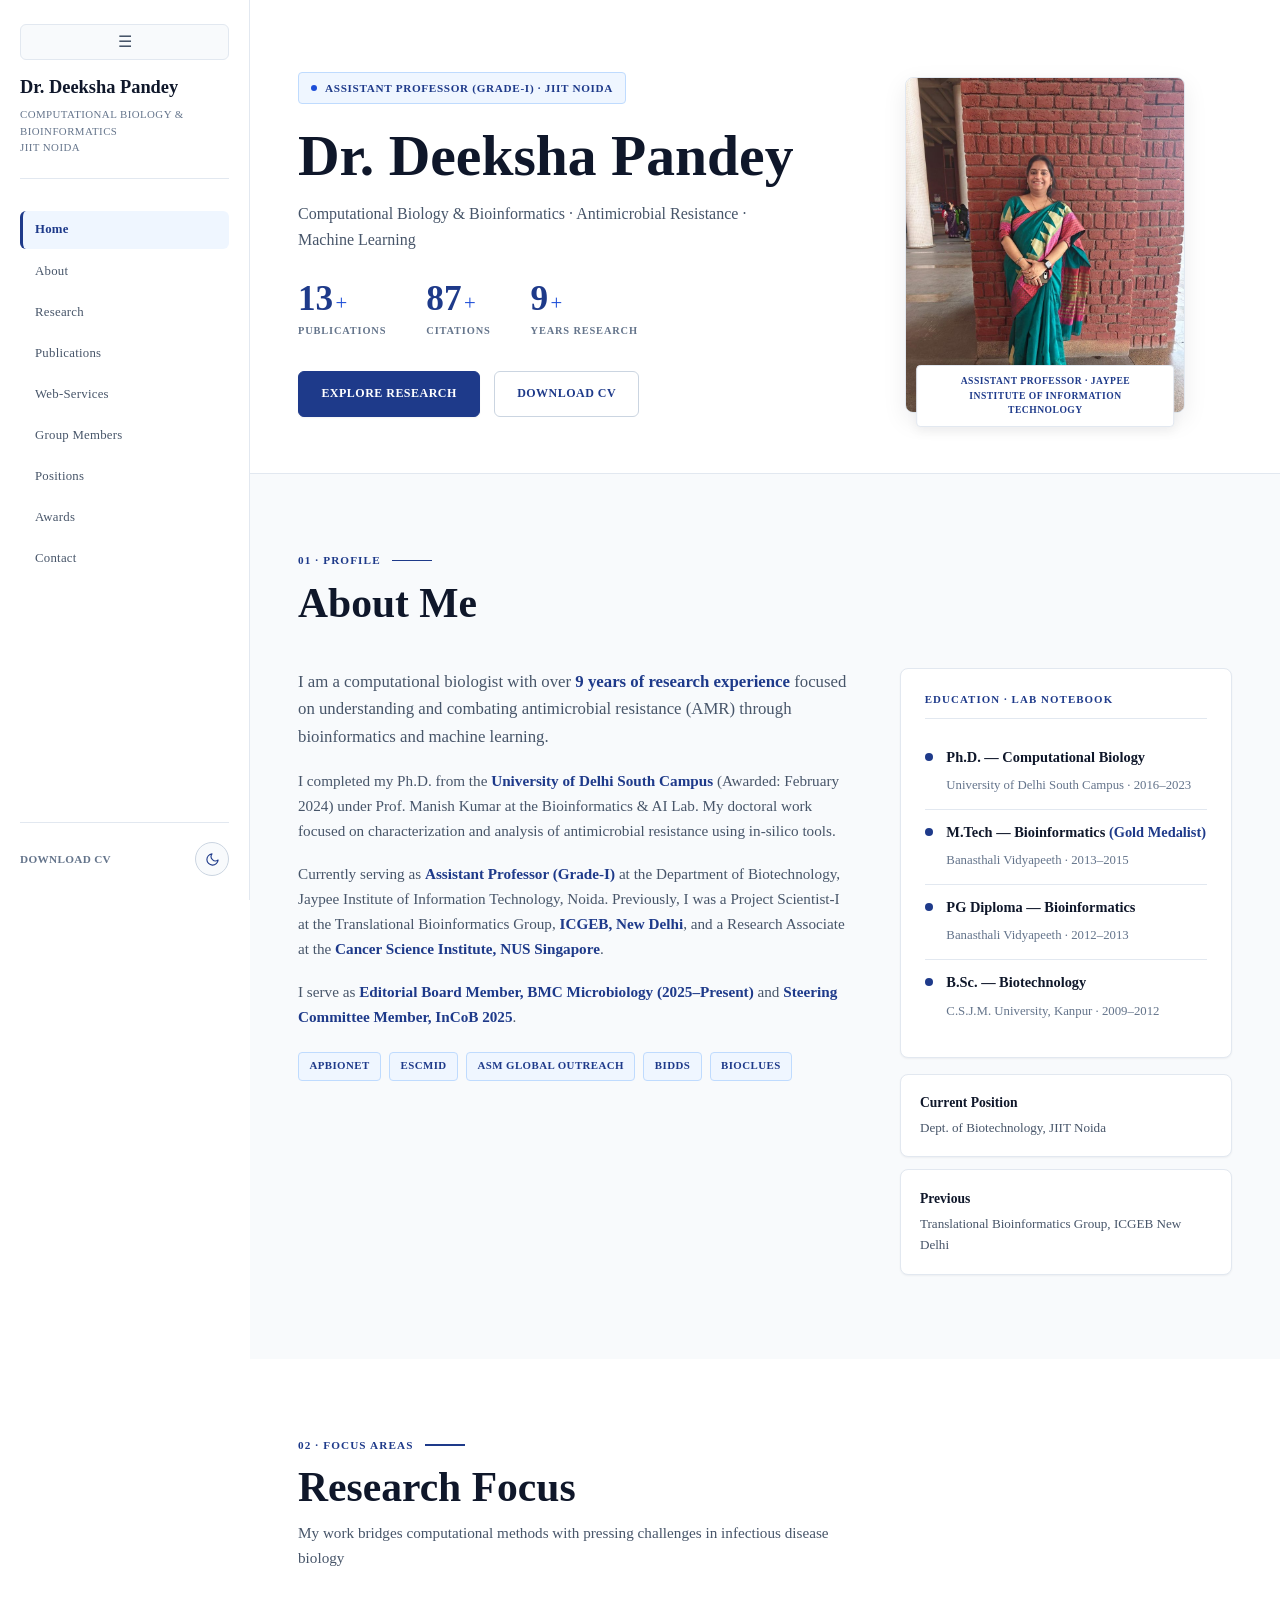
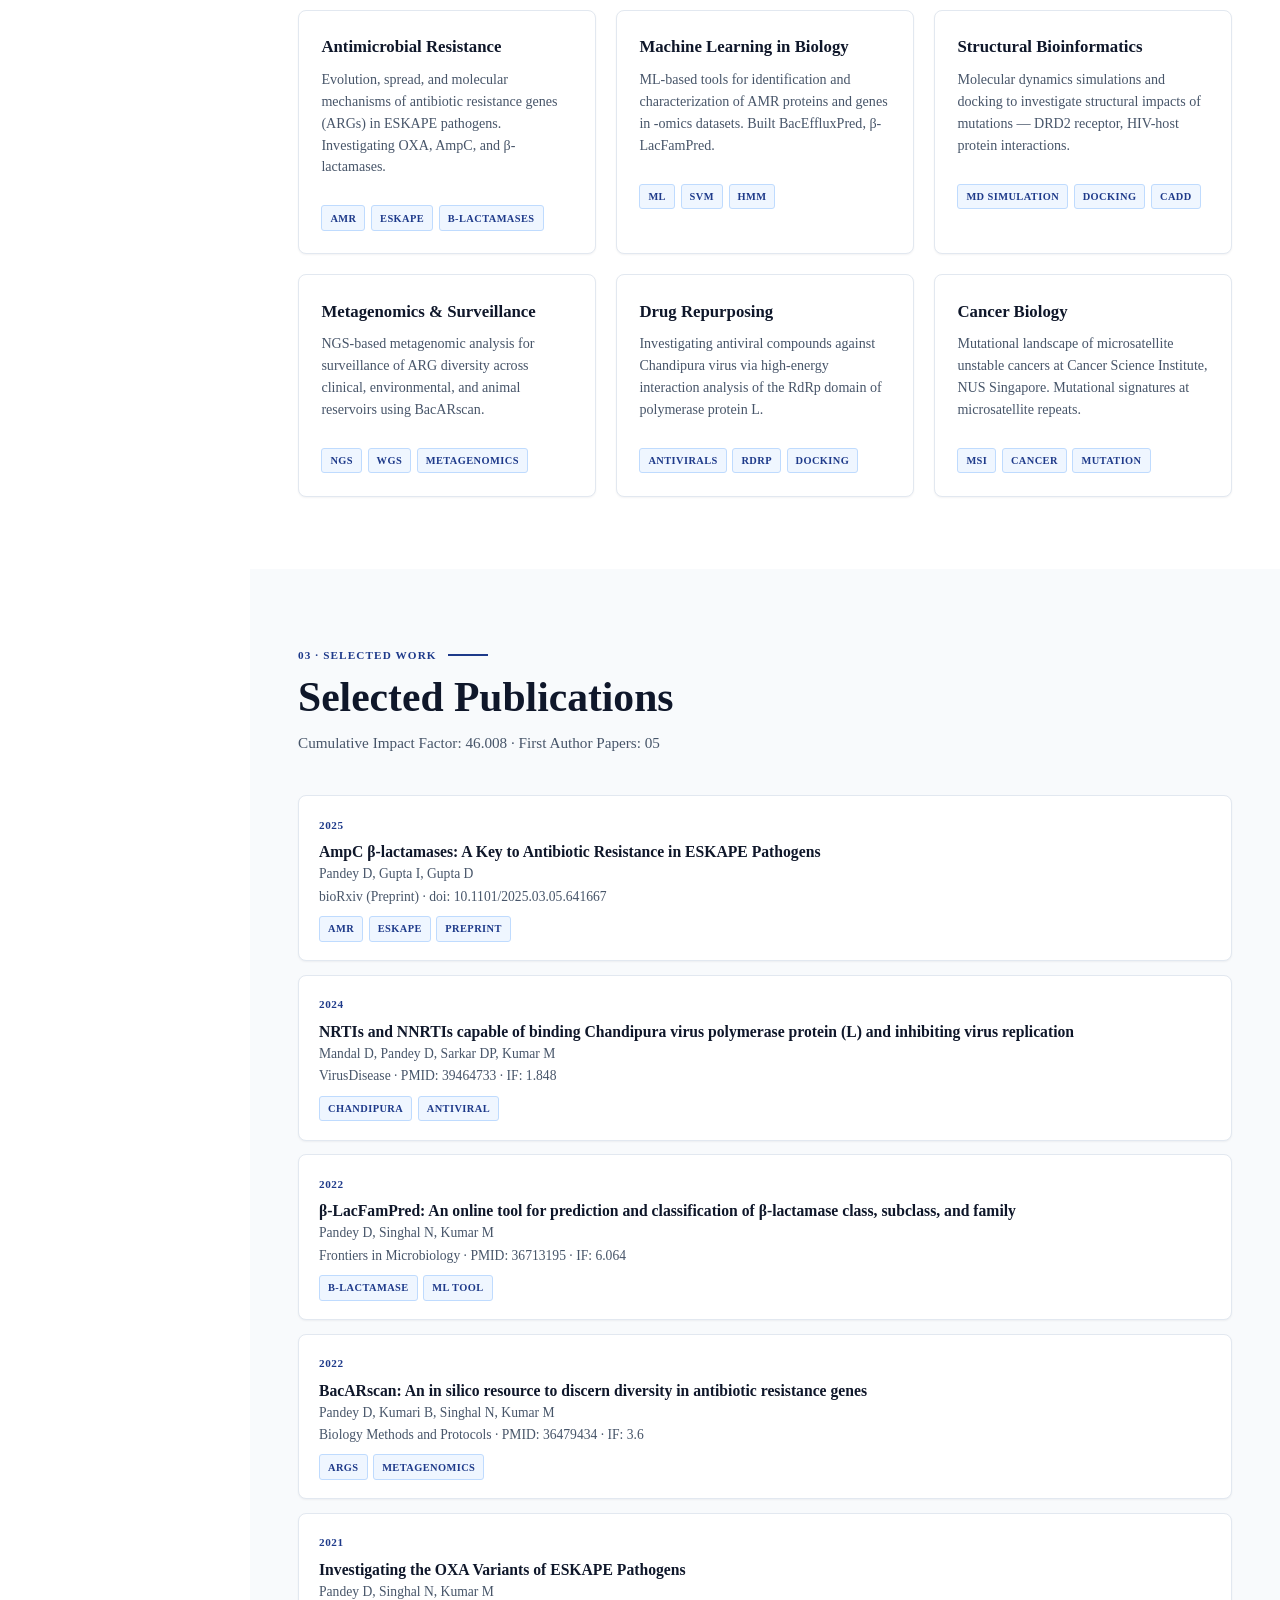
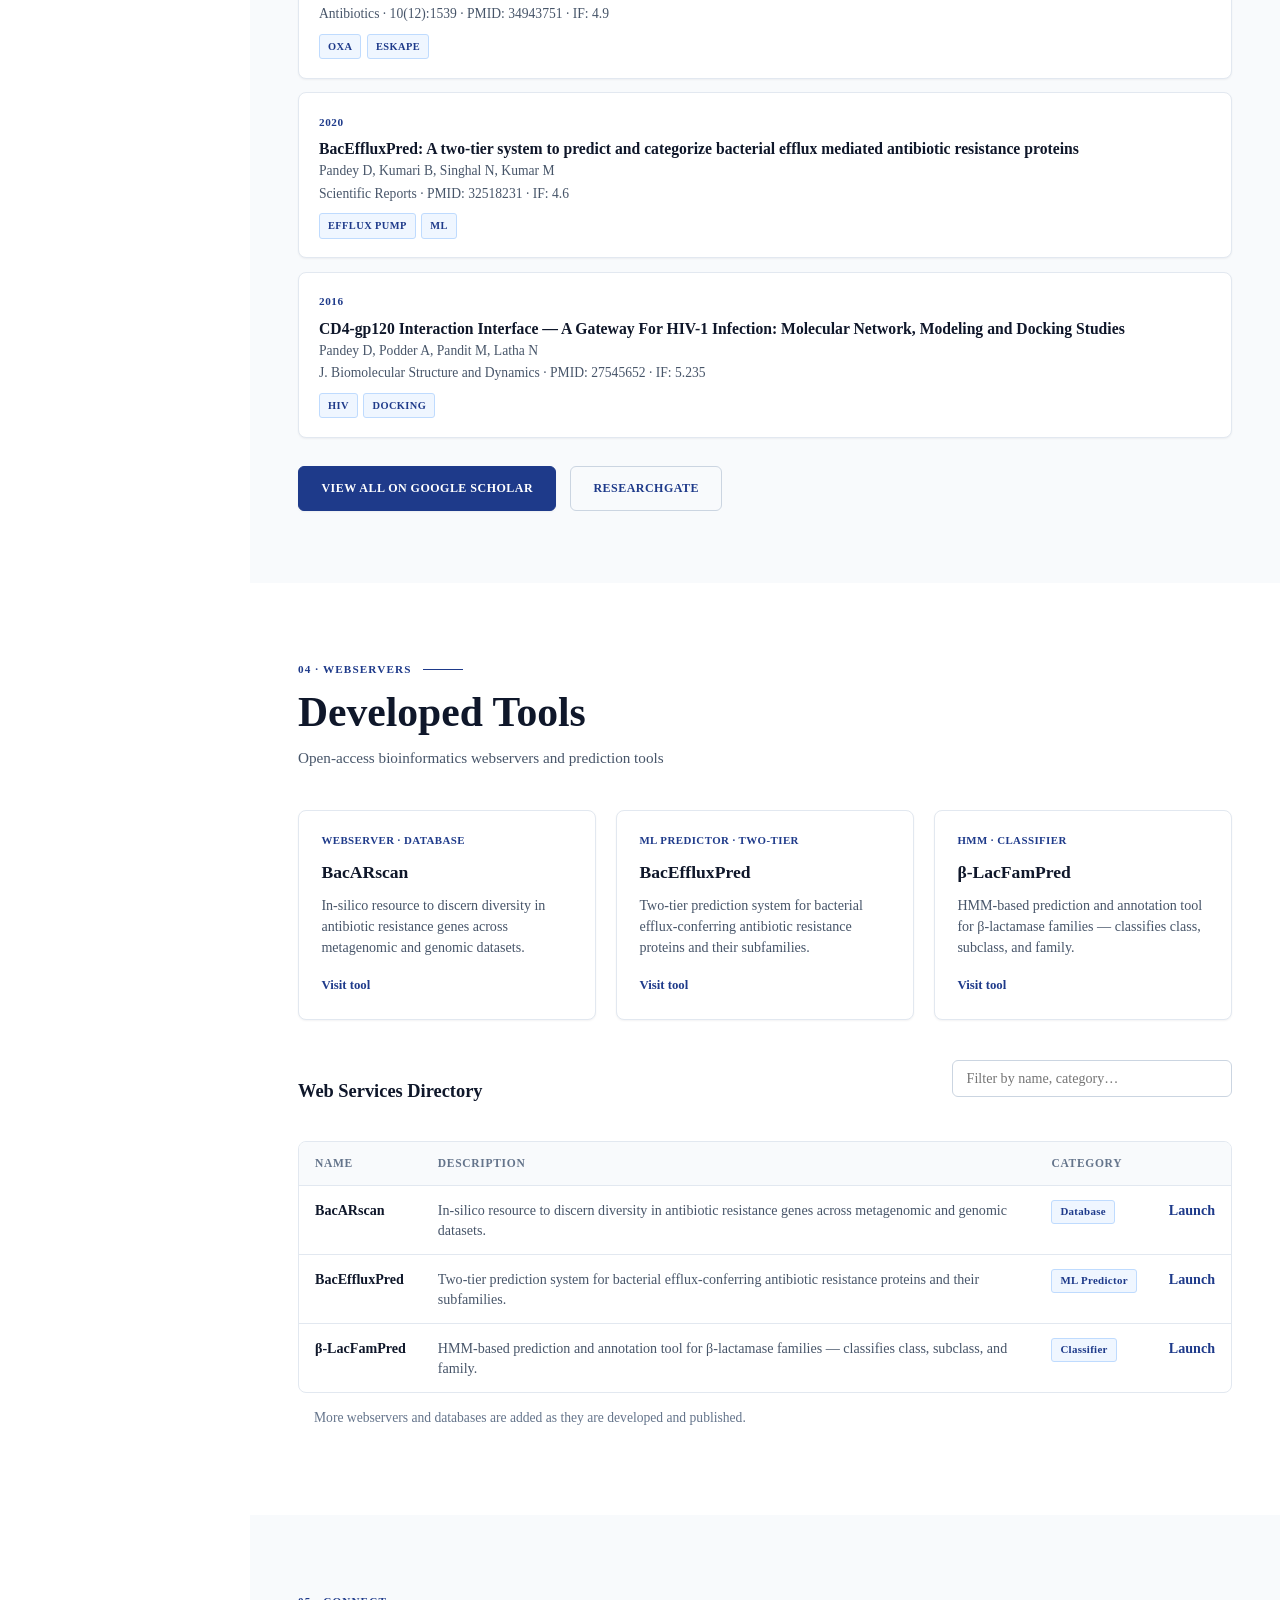
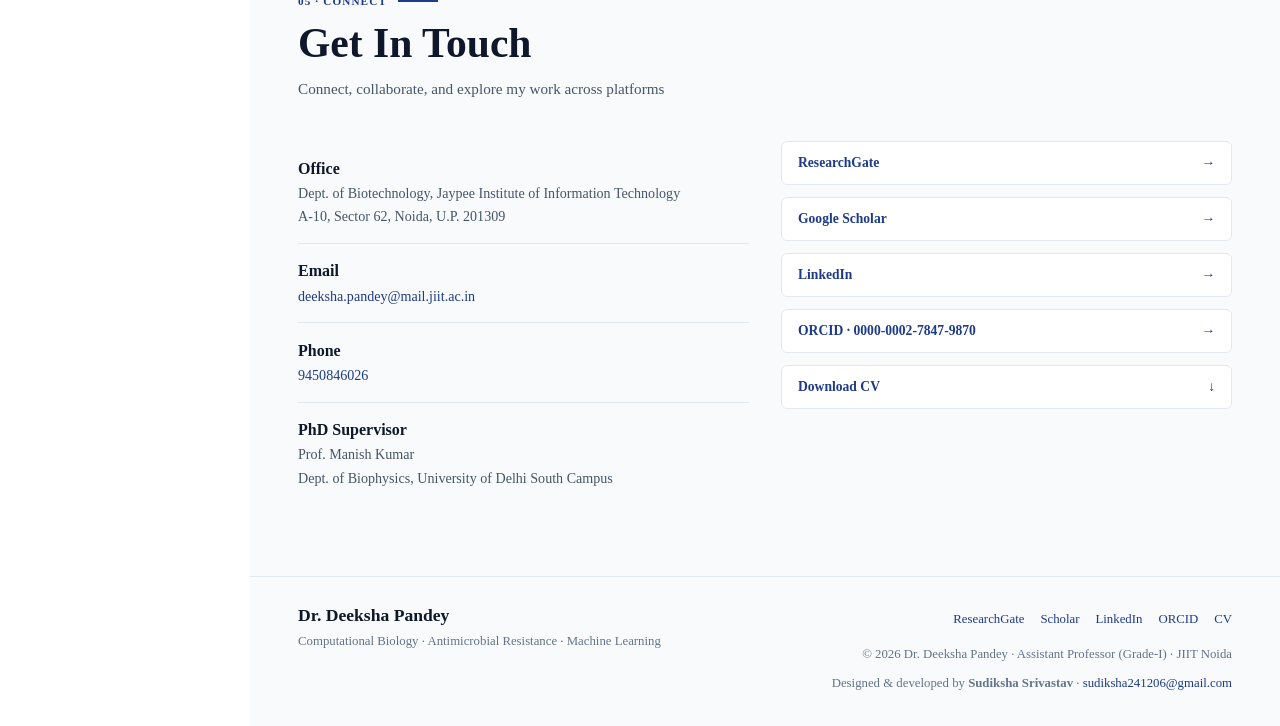
==== commit bbce5051: "Mobile-compatible layout, fix HTML structure, links and styles" ====
--- a/index.html
+++ b/index.html
@@ -2,36 +2,37 @@
 <html lang="en" data-theme="light">
 <head>
   <meta charset="UTF-8" />
-  <meta name="viewport" content="width=device-width, initial-scale=1.0"/>
+  <meta name="viewport" content="width=device-width, initial-scale=1, viewport-fit=cover"/>
+  <meta name="theme-color" content="#1e3a8a"/>
+  <meta name="color-scheme" content="light dark"/>
+  <script>try{var t=localStorage.getItem('dp-theme');if(t)document.documentElement.dataset.theme=t}catch(e){}</script>
   <title>Dr. Deeksha Pandey | Computational Biology & Bioinformatics</title>
   <meta name="description" content="Dr. Deeksha Pandey — computational biologist working on antimicrobial resistance, machine learning in biology, and bioinformatics tool development."/>
   <link rel="stylesheet" href="style.css" />
-  <link rel="preconnect" href="https://fonts.googleapis.com">
-  <link rel="preconnect" href="https://fonts.gstatic.com" crossorigin>
-  <link href="https://fonts.googleapis.com/css2?family=Cormorant+Garamond:ital,wght@0,400;0,600;0,700;1,400;1,600&family=Inter:wght@300;400;500;600&family=JetBrains+Mono:wght@400;500&display=swap" rel="stylesheet">
-<base target="_blank">
 </head>
 <body>
-  <button class="navToggle" id="navToggle" aria-label="Open menu"><span></span><span></span><span></span></button>
+  <button class="navToggle" id="navToggle" aria-label="Open menu" aria-controls="sidenav" aria-expanded="false"><span></span><span></span><span></span></button>
 
   <aside class="sidenav" id="sidenav">
+    <button type="button" id="sidebarCollapse" aria-label="Collapse sidebar" title="Collapse sidebar">☰</button>
     <button class="navClose" id="navClose" aria-label="Close menu">✕</button>
     <div class="sidenav-brand">
-      <a href="index.html">Dr. Deeksha <em>Pandey</em></a>
+      <a href="index.html">Dr. Deeksha Pandey</a>
       <span>Computational Biology &amp; Bioinformatics<br/>JIIT Noida</span>
     </div>
     <ul class="nav-links">
-        <li><a href="index.html#home" class="active">Home</a></li>
-        <li><a href="index.html#tools">Web-Services</a></li>
-        <li><a href="index.html#research">Research</a></li>
-        <li><a href="index.html#publications">Publications</a></li>
-        <li><a href="students.html">Group Members</a></li>
-        <li><a href="positions.html">Positions</a></li>
-        <li><a href="awards.html">Awards</a></li>
-        <li><a href="index.html#contact">Contact</a></li>
+        <li><a href="index.html#home" class="active" data-short="H">Home</a></li>
+        <li><a href="index.html#about" data-short="Ab">About</a></li>
+        <li><a href="index.html#research" data-short="R">Research</a></li>
+        <li><a href="index.html#publications" data-short="P">Publications</a></li>
+        <li><a href="index.html#tools" data-short="WS">Web-Services</a></li>
+        <li><a href="students.html" data-short="GM">Group Members</a></li>
+        <li><a href="positions.html" data-short="Pos">Positions</a></li>
+        <li><a href="awards.html" data-short="A">Awards</a></li>
+        <li><a href="index.html#contact" data-short="C">Contact</a></li>
     </ul>
     <div class="sidenav-foot">
-      <a href="CV_Deeksha_Pandey.pdf" target="_blank">Download CV</a>
+      <a href="CV.pdf" target="_blank" rel="noopener noreferrer">Download CV</a>
       <button id="themeToggle" aria-label="Toggle dark / light mode">
         <svg class="moon-icon" viewBox="0 0 24 24" fill="none" stroke="currentColor" stroke-width="1.8" stroke-linecap="round" stroke-linejoin="round"><path d="M21 12.79A9 9 0 1 1 11.21 3 7 7 0 0 0 21 12.79z"/></svg>
         <svg class="sun-icon" viewBox="0 0 24 24" fill="none" stroke="currentColor" stroke-width="1.8" stroke-linecap="round" stroke-linejoin="round"><circle cx="12" cy="12" r="4"/><path d="M12 2v2m0 16v2M4.93 4.93l1.41 1.41m11.32 11.32 1.41 1.41M2 12h2m16 0h2M6.34 17.66l-1.41 1.41M19.07 4.93l-1.41 1.41"/></svg>
@@ -42,50 +43,41 @@
   <div class="page-wrap">
 
   <section id="home" class="hero">
-    <div class="hero-bg">
-      <img src="backgroung.png" alt="" />
-      <div class="hero-overlay"></div>
-    </div>
-    <canvas class="network-canvas" aria-hidden="true"></canvas>
     <div class="hero-inner">
       <div class="hero-left">
         <span class="hero-tag">Assistant Professor (Grade-I) · JIIT Noida</span>
-        <h1 class="hero-title-oneline">Dr. Deeksha <em>Pandey</em></h1>
+        <h1 class="hero-title-oneline">Dr. Deeksha Pandey</h1>
         <p class="hero-sub">Computational Biology &amp; Bioinformatics · Antimicrobial Resistance · Machine Learning</p>
         <div class="hero-stats">
-          <div class="hstat"><span class="hstat-n" data-target="13">0</span><span class="hstat-plus">+</span><small>Publications</small></div>
-          <div class="hstat"><span class="hstat-n" data-target="87">0</span><span class="hstat-plus">+</span><small>Citations</small></div>
-          <div class="hstat"><span class="hstat-n" data-target="9">0</span><span class="hstat-plus">+</span><small>Years Research</small></div>
+          <div class="hstat"><span class="hstat-n" data-target="13">13</span><span class="hstat-plus">+</span><small>Publications</small></div>
+          <div class="hstat"><span class="hstat-n" data-target="87">87</span><span class="hstat-plus">+</span><small>Citations</small></div>
+          <div class="hstat"><span class="hstat-n" data-target="9">9</span><span class="hstat-plus">+</span><small>Years Research</small></div>
         </div>
         <div class="hero-btns">
           <a href="#research" class="btn-solid">Explore Research</a>
-          <a href="CV_Deeksha_Pandey.pdf" target="_blank" class="btn-ghost">Download CV</a>
+          <a href="CV_Deeksha_Pandey.pdf" class="btn-ghost" target="_blank" rel="noopener noreferrer">Download CV</a>
         </div>
       </div>
       <div class="hero-right">
         <div class="hero-photo-wrap">
-          <img src="profile.jpeg" alt="Dr. Deeksha Pandey" class="hero-photo" />
+          <img src="profile.jpeg" alt="Dr. Deeksha Pandey" class="hero-photo" width="840" height="1120" fetchpriority="high" />
           <div class="hero-photo-badge">Assistant Professor · Jaypee Institute of Information Technology</div>
         </div>
       </div>
     </div>
     <div class="hero-scroll" aria-hidden="true"><span></span></div>
   </section>
-
-  <div class="dna-strip" aria-hidden="true">
-    <div class="dna-track"><span>ATG <b>CCG</b> TTA <i>GGC</i> ACT <b>TAA</b> GCT <i>ATC</i> GGA <b>TGC</b> CAA <i>TGG</i> AGT <b>CGT</b> AAC <i>GTT</i> CCA <b>AGC</b> TGA <i>GAT</i> TCG <b>AAA</b> TTG <i>CCC</i> GTA</span><span>ATG <b>CCG</b> TTA <i>GGC</i> ACT <b>TAA</b> GCT <i>ATC</i> GGA <b>TGC</b> CAA <i>TGG</i> AGT <b>CGT</b> AAC <i>GTT</i> CCA <b>AGC</b> TGA <i>GAT</i> TCG <b>AAA</b> TTG <i>CCC</i> GTA</span><span>ATG <b>CCG</b> TTA <i>GGC</i> ACT <b>TAA</b> GCT <i>ATC</i> GGA <b>TGC</b> CAA <i>TGG</i> AGT <b>CGT</b> AAC <i>GTT</i> CCA <b>AGC</b> TGA <i>GAT</i> TCG <b>AAA</b> TTG <i>CCC</i> GTA</span><span>ATG <b>CCG</b> TTA <i>GGC</i> ACT <b>TAA</b> GCT <i>ATC</i> GGA <b>TGC</b> CAA <i>TGG</i> AGT <b>CGT</b> AAC <i>GTT</i> CCA <b>AGC</b> TGA <i>GAT</i> TCG <b>AAA</b> TTG <i>CCC</i> GTA</span><span>ATG <b>CCG</b> TTA <i>GGC</i> ACT <b>TAA</b> GCT <i>ATC</i> GGA <b>TGC</b> CAA <i>TGG</i> AGT <b>CGT</b> AAC <i>GTT</i> CCA <b>AGC</b> TGA <i>GAT</i> TCG <b>AAA</b> TTG <i>CCC</i> GTA</span><span>ATG <b>CCG</b> TTA <i>GGC</i> ACT <b>TAA</b> GCT <i>ATC</i> GGA <b>TGC</b> CAA <i>TGG</i> AGT <b>CGT</b> AAC <i>GTT</i> CCA <b>AGC</b> TGA <i>GAT</i> TCG <b>AAA</b> TTG <i>CCC</i> GTA</span></div>
-  </div>
 
   <section id="about" class="section about-section">
     <div class="container">
       <div class="section-header">
         <span class="sec-num">01 · Profile</span>
-        <h2 class="sec-title">About <em>Me</em></h2>
+        <h2 class="sec-title">About Me</h2>
       </div>
       <div class="about-grid">
         <div class="about-text">
           <p class="about-lead">I am a computational biologist with over <strong>9 years of research experience</strong> focused on understanding and combating antimicrobial resistance (AMR) through bioinformatics and machine learning.</p>
-          <p>I completed my Ph.D. from the <strong>University of Delhi South Campus</strong> (Awarded: February 2024) under Prof. Manish Kumar at the Bioinformatics &amp; AI Lab. My doctoral work focused on characterization and analysis of antimicrobial resistance using <em>in-silico</em> tools.</p>
+          <p>I completed my Ph.D. from the <strong>University of Delhi South Campus</strong> (Awarded: February 2024) under Prof. Manish Kumar at the Bioinformatics &amp; AI Lab. My doctoral work focused on characterization and analysis of antimicrobial resistance using in-silico tools.</p>
           <p>Currently serving as <strong>Assistant Professor (Grade-I)</strong> at the Department of Biotechnology, Jaypee Institute of Information Technology, Noida. Previously, I was a Project Scientist-I at the Translational Bioinformatics Group, <strong>ICGEB, New Delhi</strong>, and a Research Associate at the <strong>Cancer Science Institute, NUS Singapore</strong>.</p>
           <p>I serve as <strong>Editorial Board Member, BMC Microbiology (2025–Present)</strong> and <strong>Steering Committee Member, InCoB 2025</strong>.</p>
           <div class="about-tags">
@@ -129,14 +121,12 @@
             </div>
           </div>
           <div class="affil-card">
-            <div class="affil-icon">🧬</div>
             <div>
               <strong>Current Position</strong>
               <p>Dept. of Biotechnology, JIIT Noida</p>
             </div>
           </div>
           <div class="affil-card">
-            <div class="affil-icon">🔬</div>
             <div>
               <strong>Previous</strong>
               <p>Translational Bioinformatics Group, ICGEB New Delhi</p>
@@ -151,61 +141,37 @@
     <div class="container">
       <div class="section-header">
         <span class="sec-num">02 · Focus Areas</span>
-        <h2 class="sec-title">Research <em>Focus</em></h2>
+        <h2 class="sec-title">Research Focus</h2>
         <p class="sec-sub">My work bridges computational methods with pressing challenges in infectious disease biology</p>
       </div>
 
-      <div class="research-visual">
-        <div class="lab-monitor">
-          <div class="lab-monitor-bar"><i></i><i></i><i></i><span>docking_run_042.mp4 — molecular viewer</span></div>
-          <video src="GIF.mp4" autoplay muted loop playsinline></video>
-        </div>
-        <p class="lab-caption">Ligand–protein docking simulation · binding-pocket dynamics</p>
-        <div class="research-visual-text">
-          <span class="sec-num">In the lab</span>
-          <h3>From molecular dynamics to <em>actionable insight</em></h3>
-          <p>Every tool and model we build is grounded in biological mechanism — from simulating how a ligand settles into a binding pocket, to scanning metagenomes for the next emerging resistance gene.</p>
-          <ul class="check-list">
-            <li>Structure-guided analysis of resistance-conferring mutations</li>
-            <li>ML classifiers trained on curated -omics datasets</li>
-            <li>Open webservers used by the global AMR community</li>
-          </ul>
-        </div>
-      </div>
-
       <div class="research-grid">
         <div class="rcard">
-          <span class="hex-wrap"><div class="rcard-icon">🦠</div></span>
           <h3>Antimicrobial Resistance</h3>
           <p>Evolution, spread, and molecular mechanisms of antibiotic resistance genes (ARGs) in ESKAPE pathogens. Investigating OXA, AmpC, and β-lactamases.</p>
           <div class="rcard-tags"><span>AMR</span><span>ESKAPE</span><span>β-lactamases</span></div>
         </div>
         <div class="rcard">
-          <span class="hex-wrap"><div class="rcard-icon">🤖</div></span>
           <h3>Machine Learning in Biology</h3>
           <p>ML-based tools for identification and characterization of AMR proteins and genes in -omics datasets. Built BacEffluxPred, β-LacFamPred.</p>
           <div class="rcard-tags"><span>ML</span><span>SVM</span><span>HMM</span></div>
         </div>
         <div class="rcard">
-          <span class="hex-wrap"><div class="rcard-icon">🔬</div></span>
           <h3>Structural Bioinformatics</h3>
           <p>Molecular dynamics simulations and docking to investigate structural impacts of mutations — DRD2 receptor, HIV-host protein interactions.</p>
           <div class="rcard-tags"><span>MD Simulation</span><span>Docking</span><span>CADD</span></div>
         </div>
         <div class="rcard">
-          <span class="hex-wrap"><div class="rcard-icon">🧫</div></span>
           <h3>Metagenomics &amp; Surveillance</h3>
           <p>NGS-based metagenomic analysis for surveillance of ARG diversity across clinical, environmental, and animal reservoirs using BacARscan.</p>
           <div class="rcard-tags"><span>NGS</span><span>WGS</span><span>Metagenomics</span></div>
         </div>
         <div class="rcard">
-          <span class="hex-wrap"><div class="rcard-icon">💊</div></span>
           <h3>Drug Repurposing</h3>
           <p>Investigating antiviral compounds against Chandipura virus via high-energy interaction analysis of the RdRp domain of polymerase protein L.</p>
           <div class="rcard-tags"><span>Antivirals</span><span>RdRp</span><span>Docking</span></div>
         </div>
         <div class="rcard">
-          <span class="hex-wrap"><div class="rcard-icon">🎗️</div></span>
           <h3>Cancer Biology</h3>
           <p>Mutational landscape of microsatellite unstable cancers at Cancer Science Institute, NUS Singapore. Mutational signatures at microsatellite repeats.</p>
           <div class="rcard-tags"><span>MSI</span><span>Cancer</span><span>Mutation</span></div>
@@ -213,23 +179,19 @@
       </div>
     </div>
   </section>
-
-  <div class="dna-strip" aria-hidden="true">
-    <div class="dna-track"><span>ATG <b>CCG</b> TTA <i>GGC</i> ACT <b>TAA</b> GCT <i>ATC</i> GGA <b>TGC</b> CAA <i>TGG</i> AGT <b>CGT</b> AAC <i>GTT</i> CCA <b>AGC</b> TGA <i>GAT</i> TCG <b>AAA</b> TTG <i>CCC</i> GTA</span><span>ATG <b>CCG</b> TTA <i>GGC</i> ACT <b>TAA</b> GCT <i>ATC</i> GGA <b>TGC</b> CAA <i>TGG</i> AGT <b>CGT</b> AAC <i>GTT</i> CCA <b>AGC</b> TGA <i>GAT</i> TCG <b>AAA</b> TTG <i>CCC</i> GTA</span><span>ATG <b>CCG</b> TTA <i>GGC</i> ACT <b>TAA</b> GCT <i>ATC</i> GGA <b>TGC</b> CAA <i>TGG</i> AGT <b>CGT</b> AAC <i>GTT</i> CCA <b>AGC</b> TGA <i>GAT</i> TCG <b>AAA</b> TTG <i>CCC</i> GTA</span><span>ATG <b>CCG</b> TTA <i>GGC</i> ACT <b>TAA</b> GCT <i>ATC</i> GGA <b>TGC</b> CAA <i>TGG</i> AGT <b>CGT</b> AAC <i>GTT</i> CCA <b>AGC</b> TGA <i>GAT</i> TCG <b>AAA</b> TTG <i>CCC</i> GTA</span><span>ATG <b>CCG</b> TTA <i>GGC</i> ACT <b>TAA</b> GCT <i>ATC</i> GGA <b>TGC</b> CAA <i>TGG</i> AGT <b>CGT</b> AAC <i>GTT</i> CCA <b>AGC</b> TGA <i>GAT</i> TCG <b>AAA</b> TTG <i>CCC</i> GTA</span><span>ATG <b>CCG</b> TTA <i>GGC</i> ACT <b>TAA</b> GCT <i>ATC</i> GGA <b>TGC</b> CAA <i>TGG</i> AGT <b>CGT</b> AAC <i>GTT</i> CCA <b>AGC</b> TGA <i>GAT</i> TCG <b>AAA</b> TTG <i>CCC</i> GTA</span></div>
-  </div>
 
   <section id="publications" class="section pub-section">
     <div class="container">
       <div class="section-header">
         <span class="sec-num">03 · Selected Work</span>
-        <h2 class="sec-title">Selected <em>Publications</em></h2>
+        <h2 class="sec-title">Selected Publications</h2>
         <p class="sec-sub">Cumulative Impact Factor: 46.008 · First Author Papers: 05</p>
       </div>
       <div class="pub-list">
         <div class="pub-item">
           <div class="pub-meta"><span class="pub-year">2025</span></div>
           <div class="pub-body">
-            <h4>AmpC β-lactamases: A Key to Antibiotic Resistance in ESKAPE Pathogens</h4>
+            <h3>AmpC β-lactamases: A Key to Antibiotic Resistance in ESKAPE Pathogens</h3>
             <p class="pub-authors">Pandey D, Gupta I, Gupta D</p>
             <p class="pub-journal">bioRxiv (Preprint) · doi: 10.1101/2025.03.05.641667</p>
             <div class="pub-chips"><span>AMR</span><span>ESKAPE</span><span>Preprint</span></div>
@@ -238,7 +200,7 @@
         <div class="pub-item">
           <div class="pub-meta"><span class="pub-year">2024</span></div>
           <div class="pub-body">
-            <h4>NRTIs and NNRTIs capable of binding Chandipura virus polymerase protein (L) and inhibiting virus replication</h4>
+            <h3>NRTIs and NNRTIs capable of binding Chandipura virus polymerase protein (L) and inhibiting virus replication</h3>
             <p class="pub-authors">Mandal D, Pandey D, Sarkar DP, Kumar M</p>
             <p class="pub-journal">VirusDisease · PMID: 39464733 · IF: 1.848</p>
             <div class="pub-chips"><span>Chandipura</span><span>Antiviral</span></div>
@@ -247,7 +209,7 @@
         <div class="pub-item">
           <div class="pub-meta"><span class="pub-year">2022</span></div>
           <div class="pub-body">
-            <h4>β-LacFamPred: An online tool for prediction and classification of β-lactamase class, subclass, and family</h4>
+            <h3>β-LacFamPred: An online tool for prediction and classification of β-lactamase class, subclass, and family</h3>
             <p class="pub-authors">Pandey D, Singhal N, Kumar M</p>
             <p class="pub-journal">Frontiers in Microbiology · PMID: 36713195 · IF: 6.064</p>
             <div class="pub-chips"><span>β-lactamase</span><span>ML Tool</span></div>
@@ -256,7 +218,7 @@
         <div class="pub-item">
           <div class="pub-meta"><span class="pub-year">2022</span></div>
           <div class="pub-body">
-            <h4>BacARscan: An in silico resource to discern diversity in antibiotic resistance genes</h4>
+            <h3>BacARscan: An in silico resource to discern diversity in antibiotic resistance genes</h3>
             <p class="pub-authors">Pandey D, Kumari B, Singhal N, Kumar M</p>
             <p class="pub-journal">Biology Methods and Protocols · PMID: 36479434 · IF: 3.6</p>
             <div class="pub-chips"><span>ARGs</span><span>Metagenomics</span></div>
@@ -265,7 +227,7 @@
         <div class="pub-item">
           <div class="pub-meta"><span class="pub-year">2021</span></div>
           <div class="pub-body">
-            <h4>Investigating the OXA Variants of ESKAPE Pathogens</h4>
+            <h3>Investigating the OXA Variants of ESKAPE Pathogens</h3>
             <p class="pub-authors">Pandey D, Singhal N, Kumar M</p>
             <p class="pub-journal">Antibiotics · 10(12):1539 · PMID: 34943751 · IF: 4.9</p>
             <div class="pub-chips"><span>OXA</span><span>ESKAPE</span></div>
@@ -274,7 +236,7 @@
         <div class="pub-item">
           <div class="pub-meta"><span class="pub-year">2020</span></div>
           <div class="pub-body">
-            <h4>BacEffluxPred: A two-tier system to predict and categorize bacterial efflux mediated antibiotic resistance proteins</h4>
+            <h3>BacEffluxPred: A two-tier system to predict and categorize bacterial efflux mediated antibiotic resistance proteins</h3>
             <p class="pub-authors">Pandey D, Kumari B, Singhal N, Kumar M</p>
             <p class="pub-journal">Scientific Reports · PMID: 32518231 · IF: 4.6</p>
             <div class="pub-chips"><span>Efflux Pump</span><span>ML</span></div>
@@ -283,7 +245,7 @@
         <div class="pub-item">
           <div class="pub-meta"><span class="pub-year">2016</span></div>
           <div class="pub-body">
-            <h4>CD4-gp120 Interaction Interface — A Gateway For HIV-1 Infection: Molecular Network, Modeling and Docking Studies</h4>
+            <h3>CD4-gp120 Interaction Interface — A Gateway For HIV-1 Infection: Molecular Network, Modeling and Docking Studies</h3>
             <p class="pub-authors">Pandey D, Podder A, Pandit M, Latha N</p>
             <p class="pub-journal">J. Biomolecular Structure and Dynamics · PMID: 27545652 · IF: 5.235</p>
             <div class="pub-chips"><span>HIV</span><span>Docking</span></div>
@@ -291,8 +253,8 @@
         </div>
       </div>
       <div class="pub-cta">
-        <a href="https://scholar.google.co.in/citations?hl=en&user=V13V4i8AAAAJ&view_op=list_works&sortby=pubdate" target="_blank" class="btn-solid">View All on Google Scholar</a>
-        <a href="https://www.researchgate.net/profile/Deeksha_Pandey4" target="_blank" class="btn-ghost">ResearchGate</a>
+        <a href="https://scholar.google.co.in/citations?hl=en&user=V13V4i8AAAAJ&view_op=list_works&sortby=pubdate" class="btn-solid" target="_blank" rel="noopener noreferrer">View All on Google Scholar</a>
+        <a href="https://www.researchgate.net/profile/Deeksha_Pandey4" class="btn-ghost" target="_blank" rel="noopener noreferrer">ResearchGate</a>
       </div>
     </div>
   </section>
@@ -301,39 +263,33 @@
     <div class="container">
       <div class="section-header">
         <span class="sec-num">04 · Webservers</span>
-        <h2 class="sec-title">Developed <em>Tools</em></h2>
+        <h2 class="sec-title">Developed Tools</h2>
         <p class="sec-sub">Open-access bioinformatics webservers and prediction tools</p>
       </div>
       <div class="tools-grid">
-        <a href="http://proteininformatics.org/mkumar/bacarscan/" target="_blank" class="tcard">
-          <div class="tcard-dots"><i></i><i></i><i></i></div>
+        <a href="http://proteininformatics.org/mkumar/bacarscan/" class="tcard" target="_blank" rel="noopener noreferrer">
           <div class="tcard-top">
-            <span class="tcard-icon">🔍</span>
             <span class="tcard-type">Webserver · Database</span>
           </div>
           <h3>BacARscan</h3>
           <p>In-silico resource to discern diversity in antibiotic resistance genes across metagenomic and genomic datasets.</p>
-          <span class="tcard-link">visit tool --live</span>
+          <span class="tcard-link">Visit tool</span>
         </a>
-        <a href="http://www.proteininformatics.org/mkumar/baceffluxpred/" target="_blank" class="tcard">
-          <div class="tcard-dots"><i></i><i></i><i></i></div>
+        <a href="http://www.proteininformatics.org/mkumar/baceffluxpred/" class="tcard" target="_blank" rel="noopener noreferrer">
           <div class="tcard-top">
-            <span class="tcard-icon">🧬</span>
             <span class="tcard-type">ML Predictor · Two-tier</span>
           </div>
           <h3>BacEffluxPred</h3>
           <p>Two-tier prediction system for bacterial efflux-conferring antibiotic resistance proteins and their subfamilies.</p>
-          <span class="tcard-link">visit tool --live</span>
+          <span class="tcard-link">Visit tool</span>
         </a>
-        <a href="http://proteininformatics.org/mkumar/blacfampred/" target="_blank" class="tcard">
-          <div class="tcard-dots"><i></i><i></i><i></i></div>
+        <a href="http://proteininformatics.org/mkumar/blacfampred/" class="tcard" target="_blank" rel="noopener noreferrer">
           <div class="tcard-top">
-            <span class="tcard-icon">🧪</span>
             <span class="tcard-type">HMM · Classifier</span>
           </div>
           <h3>β-LacFamPred</h3>
           <p>HMM-based prediction and annotation tool for β-lactamase families — classifies class, subclass, and family.</p>
-          <span class="tcard-link">visit tool --live</span>
+          <span class="tcard-link">Visit tool</span>
         </a>
       </div>
 
@@ -349,22 +305,22 @@
             </thead>
             <tbody>
               <tr>
-                <td class="ws-name">BacARscan</td>
-                <td>In-silico resource to discern diversity in antibiotic resistance genes across metagenomic and genomic datasets.</td>
-                <td><span class="ws-tag">Database</span></td>
-                <td><a href="http://proteininformatics.org/mkumar/bacarscan/" target="_blank">Launch →</a></td>
+                <td data-label="Name" class="ws-name">BacARscan</td>
+                <td data-label="Description">In-silico resource to discern diversity in antibiotic resistance genes across metagenomic and genomic datasets.</td>
+                <td data-label="Category"><span class="ws-tag">Database</span></td>
+                <td data-label="Link"><a href="http://proteininformatics.org/mkumar/bacarscan/" target="_blank" rel="noopener noreferrer">Launch</a></td>
               </tr>
               <tr>
-                <td class="ws-name">BacEffluxPred</td>
-                <td>Two-tier prediction system for bacterial efflux-conferring antibiotic resistance proteins and their subfamilies.</td>
-                <td><span class="ws-tag">ML Predictor</span></td>
-                <td><a href="http://www.proteininformatics.org/mkumar/baceffluxpred/" target="_blank">Launch →</a></td>
+                <td data-label="Name" class="ws-name">BacEffluxPred</td>
+                <td data-label="Description">Two-tier prediction system for bacterial efflux-conferring antibiotic resistance proteins and their subfamilies.</td>
+                <td data-label="Category"><span class="ws-tag">ML Predictor</span></td>
+                <td data-label="Link"><a href="http://www.proteininformatics.org/mkumar/baceffluxpred/" target="_blank" rel="noopener noreferrer">Launch</a></td>
               </tr>
               <tr>
-                <td class="ws-name">β-LacFamPred</td>
-                <td>HMM-based prediction and annotation tool for β-lactamase families — classifies class, subclass, and family.</td>
-                <td><span class="ws-tag">Classifier</span></td>
-                <td><a href="http://proteininformatics.org/mkumar/blacfampred/" target="_blank">Launch →</a></td>
+                <td data-label="Name" class="ws-name">β-LacFamPred</td>
+                <td data-label="Description">HMM-based prediction and annotation tool for β-lactamase families — classifies class, subclass, and family.</td>
+                <td data-label="Category"><span class="ws-tag">Classifier</span></td>
+                <td data-label="Link"><a href="http://proteininformatics.org/mkumar/blacfampred/" target="_blank" rel="noopener noreferrer">Launch</a></td>
               </tr>
             </tbody>
           </table>
@@ -375,15 +331,11 @@
     </div>
   </section>
 
-  <div class="dna-strip" aria-hidden="true">
-    <div class="dna-track"><span>ATG <b>CCG</b> TTA <i>GGC</i> ACT <b>TAA</b> GCT <i>ATC</i> GGA <b>TGC</b> CAA <i>TGG</i> AGT <b>CGT</b> AAC <i>GTT</i> CCA <b>AGC</b> TGA <i>GAT</i> TCG <b>AAA</b> TTG <i>CCC</i> GTA</span><span>ATG <b>CCG</b> TTA <i>GGC</i> ACT <b>TAA</b> GCT <i>ATC</i> GGA <b>TGC</b> CAA <i>TGG</i> AGT <b>CGT</b> AAC <i>GTT</i> CCA <b>AGC</b> TGA <i>GAT</i> TCG <b>AAA</b> TTG <i>CCC</i> GTA</span><span>ATG <b>CCG</b> TTA <i>GGC</i> ACT <b>TAA</b> GCT <i>ATC</i> GGA <b>TGC</b> CAA <i>TGG</i> AGT <b>CGT</b> AAC <i>GTT</i> CCA <b>AGC</b> TGA <i>GAT</i> TCG <b>AAA</b> TTG <i>CCC</i> GTA</span><span>ATG <b>CCG</b> TTA <i>GGC</i> ACT <b>TAA</b> GCT <i>ATC</i> GGA <b>TGC</b> CAA <i>TGG</i> AGT <b>CGT</b> AAC <i>GTT</i> CCA <b>AGC</b> TGA <i>GAT</i> TCG <b>AAA</b> TTG <i>CCC</i> GTA</span><span>ATG <b>CCG</b> TTA <i>GGC</i> ACT <b>TAA</b> GCT <i>ATC</i> GGA <b>TGC</b> CAA <i>TGG</i> AGT <b>CGT</b> AAC <i>GTT</i> CCA <b>AGC</b> TGA <i>GAT</i> TCG <b>AAA</b> TTG <i>CCC</i> GTA</span><span>ATG <b>CCG</b> TTA <i>GGC</i> ACT <b>TAA</b> GCT <i>ATC</i> GGA <b>TGC</b> CAA <i>TGG</i> AGT <b>CGT</b> AAC <i>GTT</i> CCA <b>AGC</b> TGA <i>GAT</i> TCG <b>AAA</b> TTG <i>CCC</i> GTA</span></div>
-  </div>
-
   <section id="contact" class="section contact-section">
     <div class="container">
       <div class="section-header">
         <span class="sec-num">05 · Connect</span>
-        <h2 class="sec-title">Get In <em>Touch</em></h2>
+        <h2 class="sec-title">Get In Touch</h2>
         <p class="sec-sub">Connect, collaborate, and explore my work across platforms</p>
       </div>
       <div class="contact-grid">
@@ -399,14 +351,14 @@
             <div class="cinfo-icon">📧</div>
             <div>
               <strong>Email</strong>
-              <p>deeksha.pandey@mail.jiit.ac.in</p>
+              <p><a href="mailto:deeksha.pandey@mail.jiit.ac.in">deeksha.pandey@mail.jiit.ac.in</a></p>
             </div>
           </div>
           <div class="cinfo-item">
             <div class="cinfo-icon">📞</div>
             <div>
               <strong>Phone</strong>
-              <p>9450846026</p>
+              <p><a href="tel:+919450846026">9450846026</a></p>
             </div>
           </div>
           <div class="cinfo-item">
@@ -418,23 +370,23 @@
           </div>
         </div>
         <div class="social-links">
-          <a href="https://www.researchgate.net/profile/Deeksha_Pandey4" target="_blank" class="slink">
+          <a href="https://www.researchgate.net/profile/Deeksha_Pandey4" class="slink" target="_blank" rel="noopener noreferrer">
             <span class="slink-label">ResearchGate</span>
             <span class="slink-arrow">→</span>
           </a>
-          <a href="https://scholar.google.co.in/citations?hl=en&user=V13V4i8AAAAJ" target="_blank" class="slink">
+          <a href="https://scholar.google.co.in/citations?hl=en&user=V13V4i8AAAAJ" class="slink" target="_blank" rel="noopener noreferrer">
             <span class="slink-label">Google Scholar</span>
             <span class="slink-arrow">→</span>
           </a>
-          <a href="https://www.linkedin.com/in/deeksha-pandey-b1a76788/" target="_blank" class="slink">
+          <a href="https://www.linkedin.com/in/deeksha-pandey-b1a76788/" class="slink" target="_blank" rel="noopener noreferrer">
             <span class="slink-label">LinkedIn</span>
             <span class="slink-arrow">→</span>
           </a>
-          <a href="https://orcid.org/0000-0002-7847-9870" target="_blank" class="slink">
+          <a href="https://orcid.org/0000-0002-7847-9870" class="slink" target="_blank" rel="noopener noreferrer">
             <span class="slink-label">ORCID · 0000-0002-7847-9870</span>
             <span class="slink-arrow">→</span>
           </a>
-          <a href="CV_Deeksha_Pandey.pdf" target="_blank" class="slink slink-cv">
+          <a href="CV_Deeksha_Pandey.pdf" class="slink slink-cv" target="_blank" rel="noopener noreferrer">
             <span class="slink-label">Download CV</span>
             <span class="slink-arrow">↓</span>
           </a>
@@ -446,16 +398,16 @@
   <footer class="footer">
     <div class="footer-inner">
       <div class="footer-left">
-        <div class="footer-logo">Dr. Deeksha <em>Pandey</em></div>
+        <div class="footer-logo">Dr. Deeksha Pandey</div>
         <p>Computational Biology · Antimicrobial Resistance · Machine Learning</p>
       </div>
       <div class="footer-right">
         <div class="footer-links">
-          <a href="https://www.researchgate.net/profile/Deeksha_Pandey4" target="_blank">ResearchGate</a>
-          <a href="https://scholar.google.co.in/citations?hl=en&user=V13V4i8AAAAJ" target="_blank">Scholar</a>
-          <a href="https://www.linkedin.com/in/deeksha-pandey-b1a76788/" target="_blank">LinkedIn</a>
-          <a href="https://orcid.org/0000-0002-7847-9870" target="_blank">ORCID</a>
-          <a href="CV_Deeksha_Pandey.pdf" target="_blank">CV</a>
+          <a href="https://www.researchgate.net/profile/Deeksha_Pandey4" target="_blank" rel="noopener noreferrer">ResearchGate</a>
+          <a href="https://scholar.google.co.in/citations?hl=en&user=V13V4i8AAAAJ" target="_blank" rel="noopener noreferrer">Scholar</a>
+          <a href="https://www.linkedin.com/in/deeksha-pandey-b1a76788/" target="_blank" rel="noopener noreferrer">LinkedIn</a>
+          <a href="https://orcid.org/0000-0002-7847-9870" target="_blank" rel="noopener noreferrer">ORCID</a>
+          <a href="CV_Deeksha_Pandey.pdf" target="_blank" rel="noopener noreferrer">CV</a>
         </div>
         <p class="footer-copy">© 2026 Dr. Deeksha Pandey · Assistant Professor (Grade-I) · JIIT Noida</p>
         <p class="footer-created">Designed &amp; developed by <strong>Sudiksha Srivastav</strong> · <a href="mailto:sudiksha241206@gmail.com">sudiksha241206@gmail.com</a></p>
@@ -465,6 +417,6 @@
 
     </div>
 
-  <script src="script.js"></script>
+  <script src="script.js" defer></script>
 </body>
 </html>
--- a/style.css
+++ b/style.css
@@ -1,761 +1,1375 @@
-:root{
-  --font-display:'Cormorant Garamond',Georgia,'Times New Roman',serif;
-  --font-body:'Inter',system-ui,-apple-system,sans-serif;
-  --font-mono:'JetBrains Mono',ui-monospace,'SF Mono',monospace;
-
-  --bg:#0a0e14;
-  --bg2:#0d1420;
-  --surface:#101a29;
-  --surface2:#141f31;
-  --border:#1e2c44;
-  --border-strong:#2c3f60;
-  --text:#e8eef7;
-  --text-muted:#93a3b8;
-  --text-dim:#5d6d84;
-
-  --teal:#2a7a5a;
-  --cyan:#00e5c7;
-  --cyan2:#8dfff0;
-  --coral:#ff6b6b;
-  --coral2:#ffa8a8;
-
-  --teal-glow:rgba(0,229,199,.16);
-  --teal-light:rgba(0,229,199,.07);
-  --coral-light:rgba(255,107,107,.08);
-
-  --overlay-hero:linear-gradient(100deg,rgba(8,12,20,.95) 0%,rgba(8,12,20,.84) 45%,rgba(8,12,20,.52) 100%);
-  --nav-bg:rgba(10,14,20,.82);
-  --card-shadow:0 18px 48px rgba(0,0,0,.45);
-
-  --radius:10px;
-  --nav-h:74px;
-  --ease:cubic-bezier(.22,1,.36,1);
-}
-
-[data-theme="light"]{
-  --bg:#fafbfc;
-  --bg2:#f1f4f8;
-  --surface:#ffffff;
-  --surface2:#f7f9fb;
-  --border:#e3e8ee;
-  --border-strong:#c9d2dd;
-  --text:#111827;
-  --text-muted:#51606f;
-  --text-dim:#94a0ae;
-
-  --teal:#0f6a52;
-  --cyan:#0d8f7c;
-  --cyan2:#0a6e5f;
-  --coral:#c94a3d;
-  --coral2:#a53a30;
-
-  --teal-glow:rgba(13,143,124,.10);
-  --teal-light:rgba(13,143,124,.055);
-  --coral-light:rgba(201,74,61,.055);
-
-  --overlay-hero:linear-gradient(100deg,rgba(255,255,255,.97) 0%,rgba(255,255,255,.92) 45%,rgba(255,255,255,.74) 100%);
-  --nav-bg:rgba(255,255,255,.9);
-  --card-shadow:0 8px 24px rgba(17,24,39,.06);
-}
-*{margin:0;padding:0;box-sizing:border-box}
-html{scroll-behavior:smooth}
-body{
-  font-family:var(--font-body);
-  background:var(--bg);
-  color:var(--text);
-  line-height:1.6;
-  overflow-x:hidden;
-  transition:background .45s ease,color .45s ease;
-}
-body::before{
-  content:'';position:fixed;inset:0;z-index:-2;pointer-events:none;
-  background:
-    radial-gradient(900px 620px at 88% -8%,var(--teal-glow),transparent 62%),
-    radial-gradient(720px 520px at -12% 32%,var(--coral-light),transparent 62%),
-    radial-gradient(circle at 78% 8%,transparent 0 140px,rgba(0,229,199,.028) 140px 141px,transparent 141px 260px,rgba(0,229,199,.028) 260px 261px,transparent 261px),
-    var(--bg);
-}
-[data-theme="light"] body::before{
-  background:
-    radial-gradient(900px 620px at 88% -8%,var(--teal-glow),transparent 62%),
-    radial-gradient(720px 520px at -12% 32%,var(--coral-light),transparent 62%),
-    radial-gradient(circle at 78% 8%,transparent 0 140px,rgba(10,157,134,.05) 140px 141px,transparent 141px 260px,rgba(10,157,134,.05) 260px 261px,transparent 261px),
-    var(--bg);
-}
-body::after{
-  content:'';position:fixed;inset:0;z-index:-1;pointer-events:none;
-  background-image:radial-gradient(circle,rgba(0,229,199,.055) 1px,transparent 1.4px);
-  background-size:34px 34px;
-  mask-image:linear-gradient(180deg,transparent,black 12%,black 88%,transparent);
-  -webkit-mask-image:linear-gradient(180deg,transparent,black 12%,black 88%,transparent);
-}
-[data-theme="light"] body::after{
-  background-image:radial-gradient(circle,rgba(13,143,124,.06) 1px,transparent 1.4px);
-}
-::selection{background:var(--cyan);color:#06231d}
-::-webkit-scrollbar{width:10px}
-::-webkit-scrollbar-track{background:var(--bg)}
-::-webkit-scrollbar-thumb{background:var(--border-strong);border-radius:6px;border:2px solid var(--bg)}
-::-webkit-scrollbar-thumb:hover{background:var(--teal)}
-
-img{max-width:100%;display:block}
-a{color:inherit}
-em{font-style:italic}
-
-:root{--side-w:266px}
-
-.sidenav{
-  position:fixed;top:0;left:0;bottom:0;z-index:1000;width:var(--side-w);
-  background:var(--surface);border-right:1px solid var(--border);
-  display:flex;flex-direction:column;padding:2.2rem 1.7rem;overflow-y:auto;
-}
-.sidenav-brand{margin-bottom:2.2rem;padding-bottom:1.6rem;border-bottom:1px solid var(--border)}
-.sidenav-brand a{
-  text-decoration:none;display:block;font-family:var(--font-display);font-weight:700;
-  font-size:1.35rem;color:var(--text);line-height:1.2;margin-bottom:.5rem;
-}
-.sidenav-brand a em{font-style:italic;color:var(--teal)}
-.sidenav-brand span{
-  display:block;font-family:var(--font-mono);font-size:.6rem;letter-spacing:1.2px;
-  text-transform:uppercase;color:var(--text-dim);line-height:1.5;
-}
-
-.nav-links{list-style:none;display:flex;flex-direction:column;gap:.15rem;margin-bottom:1.6rem}
-.nav-links a{
-  display:block;text-decoration:none;
-  font-family:var(--font-mono);font-size:.72rem;letter-spacing:1.2px;text-transform:uppercase;
-  color:var(--text-muted);padding:.6rem .7rem;border-radius:6px;border-left:2px solid transparent;
-  transition:color .2s,background .2s,border-color .2s;
-}
-.nav-links a:hover{color:var(--teal);background:var(--teal-light)}
-.nav-links a.active{color:var(--teal);background:var(--teal-light);border-left-color:var(--teal);font-weight:600}
-
-.sidenav-foot{margin-top:auto;padding-top:1.4rem;border-top:1px solid var(--border);display:flex;align-items:center;justify-content:space-between;gap:.8rem}
-.sidenav-foot a{
-  font-family:var(--font-mono);font-size:.6rem;letter-spacing:1px;text-transform:uppercase;
-  color:var(--text-dim);text-decoration:none;
-}
-.sidenav-foot a:hover{color:var(--teal)}
-
-#themeToggle{
-  width:34px;height:34px;border-radius:50%;cursor:pointer;flex-shrink:0;
-  border:1px solid var(--border-strong);background:var(--bg2);color:var(--cyan);
-  display:flex;align-items:center;justify-content:center;
-  transition:border-color .25s,box-shadow .25s;
-}
-#themeToggle:hover{border-color:var(--cyan);box-shadow:0 0 12px var(--teal-glow)}
-#themeToggle svg{width:15px;height:15px}
-.sun-icon{display:none}
-[data-theme="light"] .moon-icon{display:none}
-[data-theme="light"] .sun-icon{display:block}
-
-.navToggle{
-  display:none;position:fixed;top:1.1rem;left:1.1rem;z-index:1200;
-  width:42px;height:42px;border-radius:8px;background:var(--surface);
-  border:1px solid var(--border-strong);cursor:pointer;
-  flex-direction:column;align-items:center;justify-content:center;gap:5px;
-}
-.navToggle span{width:20px;height:2px;background:var(--text);border-radius:2px}
-.navClose{
-  display:none;position:absolute;top:1.2rem;right:1.2rem;background:none;
-  border:1px solid var(--border-strong);color:var(--text);width:34px;height:34px;
-  border-radius:50%;font-size:.9rem;cursor:pointer;
-}
-
-.page-wrap{margin-left:var(--side-w)}
-
-@media (max-width:880px){
-  .sidenav{
-    transform:translateX(-100%);transition:transform .35s var(--ease);
-    box-shadow:0 0 40px rgba(0,0,0,.25);
+/* ═══════════════════════════════════════════════════════════
+   Dr. Deeksha Pandey — Formal Academic Portfolio
+   Clean blue & white theme (Google Scholar / faculty style)
+   ═══════════════════════════════════════════════════════════ */
+
+:root {
+  --font-display: 'Times New Roman', Times, Georgia, serif;
+  --font-body: 'Times New Roman', Times, Georgia, serif;
+  --font-mono: 'Times New Roman', Times, Georgia, serif;
+
+  --bg: #ffffff;
+  --bg2: #f8fafc;
+  --surface: #ffffff;
+  --surface2: #f1f5f9;
+  --border: #e2e8f0;
+  --border-strong: #cbd5e1;
+  --text: #0f172a;
+  --text-muted: #475569;
+  --text-dim: #64748b;
+
+  --primary: #1e3a8a;
+  --primary-hover: #1e40af;
+  --accent: #1d4ed8;
+  --accent-soft: #eff6ff;
+  --accent-border: #bfdbfe;
+
+  --shadow-sm: 0 1px 2px rgba(15, 23, 42, 0.05);
+  --shadow: 0 4px 12px rgba(15, 23, 42, 0.06);
+  --shadow-md: 0 8px 24px rgba(15, 23, 42, 0.08);
+
+  --radius: 8px;
+  --side-w: 250px;
+  --ease: cubic-bezier(.22, 1, .36, 1);
+}
+
+/* Dark mode kept subtle & professional */
+[data-theme="dark"] {
+  --bg: #0f172a;
+  --bg2: #1e293b;
+  --surface: #1e293b;
+  --surface2: #334155;
+  --border: #334155;
+  --border-strong: #475569;
+  --text: #f1f5f9;
+  --text-muted: #94a3b8;
+  --text-dim: #64748b;
+  --primary: #93c5fd;
+  --primary-hover: #bfdbfe;
+  --accent: #60a5fa;
+  --accent-soft: rgba(59, 130, 246, 0.12);
+  --accent-border: rgba(59, 130, 246, 0.35);
+  --shadow-sm: 0 1px 2px rgba(0,0,0,0.2);
+  --shadow: 0 4px 12px rgba(0,0,0,0.25);
+  --shadow-md: 0 8px 24px rgba(0,0,0,0.3);
+}
+
+*, *::before, *::after { margin: 0; padding: 0; box-sizing: border-box; }
+html { scroll-behavior: smooth; }
+body {
+  font-family: var(--font-body);
+  background: var(--bg);
+  color: var(--text);
+  line-height: 1.65;
+  overflow-x: hidden;
+  -webkit-font-smoothing: antialiased;
+}
+img { max-width: 100%; display: block; }
+a { color: inherit; text-decoration: none; }
+
+/* No decorative italics */
+em, i, .hero h1 em, .sec-title em, .sidenav-brand a em {
+  font-style: normal !important;
+}
+
+
+::selection { background: var(--accent); color: #fff; }
+::-webkit-scrollbar { width: 8px; }
+::-webkit-scrollbar-track { background: var(--bg2); }
+::-webkit-scrollbar-thumb { background: var(--border-strong); border-radius: 4px; }
+::-webkit-scrollbar-thumb:hover { background: var(--primary); }
+
+/* ─── SIDE NAV ─── */
+.sidenav {
+  position: fixed; top: 0; left: 0; bottom: 0; z-index: 1000;
+  width: var(--side-w);
+  background: var(--surface);
+  border-right: 1px solid var(--border);
+  display: flex; flex-direction: column;
+  padding: 1.5rem 1.25rem;
+  overflow-y: auto;
+  overflow-x: hidden;
+}
+.sidenav-brand {
+  margin-bottom: 2rem;
+  padding-bottom: 1.4rem;
+  border-bottom: 1px solid var(--border);
+}
+.sidenav-brand a {
+  display: block;
+  font-family: var(--font-display);
+  font-weight: 700;
+  font-size: 1.15rem;
+  color: var(--text);
+  line-height: 1.3;
+  margin-bottom: 0.4rem;
+  white-space: normal;
+  word-break: break-word;
+}
+.sidenav-brand a em { color: var(--primary); font-style: italic; }
+.sidenav-brand span {
+  display: block;
+  font-size: 0.68rem;
+  letter-spacing: 0.04em;
+  text-transform: uppercase;
+  color: var(--text-dim);
+  line-height: 1.5;
+  font-weight: 500;
+}
+.nav-links {
+  list-style: none;
+  display: flex;
+  flex-direction: column;
+  gap: 0.15rem;
+  margin-bottom: 1.5rem;
+  flex: 1;
+}
+.nav-links a {
+  display: block;
+  font-size: 0.8rem;
+  font-weight: 500;
+  letter-spacing: 0.02em;
+  color: var(--text-muted);
+  padding: 0.55rem 0.75rem;
+  border-radius: 6px;
+  border-left: 3px solid transparent;
+  transition: color 0.15s, background 0.15s, border-color 0.15s;
+}
+.nav-links a:hover {
+  color: var(--primary);
+  background: var(--accent-soft);
+}
+.nav-links a.active {
+  color: var(--primary);
+  background: var(--accent-soft);
+  border-left-color: var(--primary);
+  font-weight: 600;
+}
+.sidenav-foot {
+  margin-top: auto;
+  padding-top: 1.2rem;
+  border-top: 1px solid var(--border);
+  display: flex;
+  align-items: center;
+  justify-content: space-between;
+  gap: 0.75rem;
+}
+.sidenav-foot a {
+  font-size: 0.7rem;
+  font-weight: 600;
+  letter-spacing: 0.03em;
+  text-transform: uppercase;
+  color: var(--text-dim);
+}
+.sidenav-foot a:hover { color: var(--primary); }
+
+#themeToggle {
+  width: 34px; height: 34px;
+  border-radius: 50%;
+  cursor: pointer;
+  border: 1px solid var(--border-strong);
+  background: var(--bg2);
+  color: var(--primary);
+  display: flex; align-items: center; justify-content: center;
+  transition: border-color 0.2s, box-shadow 0.2s;
+}
+#themeToggle:hover { border-color: var(--primary); }
+#themeToggle svg { width: 15px; height: 15px; }
+.sun-icon { display: none; }
+[data-theme="dark"] .moon-icon { display: none; }
+[data-theme="dark"] .sun-icon { display: block; }
+
+.navToggle {
+  display: none;
+  position: fixed; top: 1rem; left: 1rem; z-index: 1200;
+  width: 42px; height: 42px;
+  border-radius: 8px;
+  background: var(--surface);
+  border: 1px solid var(--border-strong);
+  cursor: pointer;
+  flex-direction: column;
+  align-items: center; justify-content: center;
+  gap: 5px;
+}
+.navToggle span { width: 20px; height: 2px; background: var(--text); border-radius: 2px; }
+.navClose {
+  display: none;
+  position: absolute; top: 1.1rem; right: 1.1rem;
+  background: none;
+  border: 1px solid var(--border-strong);
+  color: var(--text);
+  width: 34px; height: 34px;
+  border-radius: 50%;
+  font-size: 0.9rem;
+  cursor: pointer;
+}
+
+.page-wrap { margin-left: var(--side-w); }
+
+@media (max-width: 880px) {
+  .sidenav {
+    transform: translateX(-100%);
+    transition: transform 0.3s var(--ease);
+    box-shadow: 0 0 40px rgba(0,0,0,0.15);
   }
-  .sidenav.open{transform:translateX(0)}
-  .navToggle{display:flex}
-  .navClose{display:block}
-  .page-wrap{margin-left:0}
-}
-
-.dna-strip{overflow:hidden;border-block:1px solid var(--border);background:var(--bg2);padding:.55rem 0;position:relative;z-index:2}
-.dna-track{
-  display:flex;gap:3rem;width:max-content;white-space:nowrap;
-  font-family:var(--font-mono);font-size:.6rem;letter-spacing:3.5px;color:var(--text-dim);
-  animation:dnaScroll 55s linear infinite;
-}
-.dna-track b{color:var(--cyan);font-weight:500}
-.dna-track i{color:var(--coral);font-style:normal}
-@keyframes dnaScroll{to{transform:translateX(-50%)}}
-
-.hero{position:relative;min-height:100vh;display:flex;align-items:center;overflow:hidden}
-.hero-bg{position:absolute;inset:0}
-.hero-bg img{width:100%;height:100%;object-fit:cover;object-position:center;transform:scale(1.06);animation:heroDrift 24s ease-in-out infinite alternate}
-@keyframes heroDrift{from{transform:scale(1.06) translateX(0)}to{transform:scale(1.12) translateX(-1.5%)}}
-.hero-overlay{position:absolute;inset:0;background:var(--overlay-hero)}
-.network-canvas{position:absolute;inset:0;width:100%;height:100%;z-index:1;pointer-events:none}
-.hero-inner{
-  position:relative;z-index:2;width:100%;max-width:1200px;margin:0 auto;
-  padding:4.5rem 3.5rem 5rem;
-  display:grid;grid-template-columns:1.12fr .88fr;gap:4rem;align-items:center;
-}
-.hero-tag{
-  display:inline-flex;align-items:center;gap:.6rem;
-  font-family:var(--font-mono);font-size:.62rem;letter-spacing:2.2px;text-transform:uppercase;
-  color:var(--cyan);background:var(--teal-light);
-  border:1px solid rgba(0,229,199,.25);border-radius:3px;padding:.42rem .85rem;margin-bottom:1.6rem;
-}
-[data-theme="light"] .hero-tag{border-color:rgba(10,157,134,.3)}
-.hero-tag::before{
-  content:'';width:7px;height:7px;border-radius:50%;background:var(--cyan);
-  box-shadow:0 0 10px var(--cyan);animation:blink 2.2s ease-in-out infinite;
-}
-@keyframes blink{0%,100%{opacity:1}50%{opacity:.2}}
-.hero h1{
-  font-family:var(--font-display);font-weight:700;
-  font-size:clamp(3.4rem,7vw,5.6rem);line-height:1.02;color:var(--text);margin-bottom:1.1rem;
-}
-.hero-title-oneline{
-  white-space:nowrap;
-  font-size:3.1rem;
-}
-@media (max-width:1200px){
-  .hero-title-oneline{font-size:clamp(2.1rem,3.6vw,3.1rem)}
-}
-@media (max-width:920px){
-  .hero-title-oneline{white-space:normal;font-size:clamp(2.6rem,7vw,4.4rem)}
-}
-.hero h1 em{
-  background:linear-gradient(115deg,var(--cyan) 20%,var(--cyan2) 80%);
-  -webkit-background-clip:text;background-clip:text;color:transparent;
-  filter:drop-shadow(0 0 22px rgba(0,229,199,.35));
-}
-[data-theme="light"] .hero h1 em{filter:drop-shadow(0 0 14px rgba(10,157,134,.25))}
-.hero-sub{font-size:1rem;color:var(--text-muted);max-width:480px;margin-bottom:2.2rem}
-.hero-stats{display:flex;gap:2.8rem;margin-bottom:2.4rem;flex-wrap:wrap}
-.hstat{display:flex;flex-direction:column}
-.hstat-n{
-  font-family:var(--font-display);font-size:2.6rem;font-weight:700;line-height:1;color:var(--cyan);
-  text-shadow:0 0 24px rgba(0,229,199,.4);display:inline;
-}
-[data-theme="light"] .hstat-n{text-shadow:0 0 16px rgba(10,157,134,.28)}
-.hstat-plus{font-family:var(--font-display);font-size:1.6rem;color:var(--coral);vertical-align:super}
-.hstat small{
-  margin-top:.45rem;font-family:var(--font-mono);font-size:.58rem;letter-spacing:2px;
-  text-transform:uppercase;color:var(--text-dim);
-}
-.hero-btns{display:flex;gap:1rem;flex-wrap:wrap}
-.btn-solid,.btn-ghost{
-  display:inline-flex;align-items:center;gap:.5rem;text-decoration:none;
-  font-family:var(--font-mono);font-size:.66rem;letter-spacing:1.8px;text-transform:uppercase;font-weight:500;
-  padding:.9rem 1.7rem;border-radius:5px;transition:transform .3s var(--ease),box-shadow .3s,background .3s,color .3s,border-color .3s;
-}
-.btn-solid{
-  color:#04231c;background:linear-gradient(120deg,var(--cyan),#2ee6b0);
-  box-shadow:0 8px 26px rgba(0,229,199,.28);
-}
-[data-theme="light"] .btn-solid{color:#fff}
-.btn-solid:hover{transform:translateY(-3px);box-shadow:0 14px 34px rgba(0,229,199,.42)}
-.btn-ghost{color:var(--cyan);border:1px solid var(--border-strong);background:rgba(0,229,199,.03)}
-.btn-ghost:hover{transform:translateY(-3px);border-color:var(--cyan);box-shadow:0 0 20px var(--teal-glow)}
-.hero-right{display:flex;justify-content:center}
-.hero-photo-wrap{position:relative;max-width:340px;width:100%}
-.hero-photo{
-  width:100%;aspect-ratio:3/3.6;object-fit:cover;object-position:top;border-radius:16px;
-  border:1px solid rgba(0,229,199,.35);
-  box-shadow:0 24px 60px rgba(0,0,0,.5),0 0 0 8px rgba(0,229,199,.05),0 0 44px rgba(0,229,199,.14);
-}
-[data-theme="light"] .hero-photo{box-shadow:0 22px 50px rgba(30,50,80,.25),0 0 0 8px rgba(10,157,134,.07),0 0 34px rgba(10,157,134,.14)}
-.hero-photo-wrap::before{
-  content:'';position:absolute;inset:-16px;border-radius:22px;pointer-events:none;
-  border:1px dashed rgba(0,229,199,.28);
-  animation:ringPulse 5s ease-in-out infinite;
-}
-@keyframes ringPulse{0%,100%{opacity:.5;transform:scale(1)}50%{opacity:1;transform:scale(1.015)}}
-.hero-photo-badge{
-  position:absolute;left:50%;bottom:-18px;transform:translateX(-50%);
-  width:88%;max-width:320px;white-space:normal;text-align:center;
-  font-family:var(--font-mono);font-size:.56rem;letter-spacing:1.4px;text-transform:uppercase;
-  line-height:1.6;
-  color:var(--cyan);background:var(--surface);border:1px solid rgba(0,229,199,.3);
-  padding:.55rem 1rem;border-radius:4px;box-shadow:0 10px 26px rgba(0,0,0,.35);
-}
-.hero-scroll{
-  position:absolute;bottom:2rem;left:50%;transform:translateX(-50%);z-index:2;
-  width:24px;height:38px;border:1.5px solid var(--border-strong);border-radius:13px;
-}
-.hero-scroll span{
-  position:absolute;left:50%;top:7px;width:3px;height:8px;margin-left:-1.5px;border-radius:2px;
-  background:var(--cyan);box-shadow:0 0 8px var(--cyan);animation:scrollDot 1.9s ease-in-out infinite;
-}
-@keyframes scrollDot{0%{transform:translateY(0);opacity:1}70%{transform:translateY(13px);opacity:0}100%{transform:translateY(0);opacity:0}}
-
-.section{padding:6.5rem 0;position:relative}
-.container{max-width:1200px;margin:0 auto;padding:0 3rem}
-.section-header{margin-bottom:3.2rem}
-.sec-num{
-  display:inline-flex;align-items:center;gap:.8rem;
-  font-family:var(--font-mono);font-size:.66rem;letter-spacing:3px;text-transform:uppercase;color:var(--cyan);
-}
-.sec-num::after{content:'';width:46px;height:1px;background:linear-gradient(90deg,var(--cyan),transparent);box-shadow:0 0 8px var(--cyan)}
-.sec-title{font-family:var(--font-display);font-size:clamp(2.2rem,4.4vw,3.3rem);font-weight:700;line-height:1.1;margin-top:.55rem}
-.sec-title em{font-style:italic;color:var(--cyan);text-shadow:0 0 26px rgba(0,229,199,.3)}
-.sec-sub{color:var(--text-muted);font-size:.92rem;margin-top:.6rem;max-width:560px}
-
-.about-grid{display:grid;grid-template-columns:1.22fr .78fr;gap:3.6rem;align-items:start}
-.about-text p{margin-bottom:1.1rem;font-size:.92rem;color:var(--text-muted);line-height:1.85}
-.about-text .about-lead{font-size:1.12rem;font-family:var(--font-display);font-weight:600;line-height:1.6;color:var(--text)}
-.about-text strong{color:var(--cyan);font-weight:600}
-.about-tags{display:flex;flex-wrap:wrap;gap:.55rem;margin-top:1.6rem}
-.about-tags span{
-  font-family:var(--font-mono);font-size:.58rem;letter-spacing:1.2px;text-transform:uppercase;
-  color:var(--text-muted);border:1px solid var(--border);border-radius:3px;padding:.4rem .75rem;
-  background:var(--surface);transition:border-color .25s,color .25s,box-shadow .25s;cursor:default;
-}
-.about-tags span:hover{border-color:var(--cyan);color:var(--cyan);box-shadow:0 0 14px var(--teal-glow)}
-.about-sidebar{display:flex;flex-direction:column;gap:1rem}
-.edu-card{
-  position:relative;overflow:hidden;
-  background:var(--surface);border:1px solid var(--border);border-radius:var(--radius);padding:1.9rem 1.7rem;
-}
-.edu-card::before{
-  content:'';position:absolute;inset:0;pointer-events:none;
-  background:
-    repeating-linear-gradient(transparent 0 31px,rgba(0,229,199,.045) 31px 32px),
-    linear-gradient(90deg,transparent 0 42px,rgba(255,107,107,.14) 42px 43px,transparent 43px);
-}
-[data-theme="light"] .edu-card::before{
-  background:
-    repeating-linear-gradient(transparent 0 31px,rgba(10,157,134,.06) 31px 32px),
-    linear-gradient(90deg,transparent 0 42px,rgba(225,75,75,.18) 42px 43px,transparent 43px);
-}
-.edu-card h3{
-  position:relative;font-family:var(--font-mono);font-size:.64rem;letter-spacing:3px;text-transform:uppercase;
-  color:var(--coral);margin-bottom:1.5rem;display:flex;align-items:center;gap:.7rem;
-}
-.edu-card h3::after{content:'';flex:1;height:1px;background:var(--border)}
-.edu-item{position:relative;padding:0 0 1.35rem 1.7rem}
-.edu-item:last-child{padding-bottom:.2rem}
-.edu-item::before{content:'';position:absolute;left:5px;top:14px;bottom:-2px;width:1px;background:linear-gradient(180deg,var(--cyan),var(--border));opacity:.55}
-.edu-item:last-child::before{display:none}
-.edu-dot{
-  position:absolute;left:0;top:5px;width:11px;height:11px;border-radius:50%;
-  background:var(--bg);border:2px solid var(--cyan);box-shadow:0 0 10px rgba(0,229,199,.55);
-}
-.edu-item strong{display:block;font-size:.86rem;font-weight:600;color:var(--text);line-height:1.45}
-.edu-item strong em{color:var(--cyan);font-style:italic}
-.edu-item span{font-family:var(--font-mono);font-size:.6rem;letter-spacing:.8px;color:var(--text-dim)}
-.affil-card{
-  display:flex;gap:1rem;align-items:flex-start;
-  background:var(--surface);border:1px solid var(--border);border-radius:var(--radius);padding:1.1rem 1.3rem;
-  transition:border-color .25s,box-shadow .25s,transform .25s;
-}
-.affil-card:hover{border-color:rgba(0,229,199,.35);box-shadow:0 0 20px var(--teal-glow);transform:translateX(4px)}
-.affil-icon{font-size:1.3rem;line-height:1;filter:drop-shadow(0 0 8px rgba(0,229,199,.4))}
-.affil-card strong{display:block;font-size:.8rem;color:var(--text)}
-.affil-card p{font-size:.74rem;color:var(--text-muted);line-height:1.55}
-
-.research-visual{
-  display:grid;grid-template-columns:1fr 1fr;gap:3.4rem;align-items:center;
-  margin-bottom:4rem;padding:2.6rem;background:var(--surface);
-  border:1px solid var(--border);border-radius:var(--radius);position:relative;overflow:hidden;
-}
-.research-visual::before{content:'';position:absolute;top:0;left:0;right:0;height:2px;background:linear-gradient(90deg,var(--cyan),var(--coral))}
-.lab-monitor{border:1px solid var(--border-strong);border-radius:8px;overflow:hidden;background:#05080d;box-shadow:0 18px 44px rgba(0,0,0,.45),0 0 30px rgba(0,229,199,.08)}
-[data-theme="light"] .lab-monitor{background:#0d1420}
-.lab-monitor-bar{
-  display:flex;align-items:center;gap:6px;padding:.55rem .9rem;
-  background:var(--surface2);border-bottom:1px solid var(--border);
-}
-.lab-monitor-bar i{width:9px;height:9px;border-radius:50%}
-.lab-monitor-bar i:nth-child(1){background:var(--coral)}
-.lab-monitor-bar i:nth-child(2){background:#f5c15c}
-.lab-monitor-bar i:nth-child(3){background:var(--cyan)}
-.lab-monitor-bar span{
-  margin-left:.6rem;font-family:var(--font-mono);font-size:.58rem;letter-spacing:1px;color:var(--text-dim);
-}
-.lab-monitor video{width:100%;display:block}
-.lab-caption{font-family:var(--font-mono);font-size:.58rem;letter-spacing:1.2px;color:var(--text-dim);margin-top:.7rem;text-align:center}
-.research-visual-text .sec-num{margin-bottom:.6rem}
-.research-visual-text h3{font-family:var(--font-display);font-size:clamp(1.6rem,2.6vw,2.2rem);font-weight:700;line-height:1.2;margin-bottom:1rem}
-.research-visual-text h3 em{color:var(--cyan)}
-.research-visual-text p{font-size:.9rem;color:var(--text-muted);line-height:1.8;margin-bottom:1.2rem}
-.check-list{list-style:none;display:flex;flex-direction:column;gap:.55rem}
-.check-list li{position:relative;padding-left:1.6rem;font-size:.82rem;color:var(--text-muted)}
-.check-list li::before{
-  content:'▸';position:absolute;left:0;color:var(--cyan);text-shadow:0 0 8px var(--cyan);
-}
-.research-grid{display:grid;grid-template-columns:repeat(3,1fr);gap:1.2rem}
-.rcard{
-  position:relative;overflow:hidden;
-  background:var(--surface);border:1px solid var(--border);border-radius:var(--radius);padding:2.1rem 1.8rem;
-  transition:transform .35s var(--ease),box-shadow .35s,border-color .35s;
-}
-.rcard::before{
-  content:'';position:absolute;top:0;left:0;right:0;height:2px;
-  background:linear-gradient(90deg,var(--cyan),var(--teal),transparent);
-  transform:scaleX(0);transform-origin:left;transition:transform .4s var(--ease);
-}
-.rcard:hover{transform:translateY(-7px);border-color:rgba(0,229,199,.4);box-shadow:var(--card-shadow),0 0 30px var(--teal-glow)}
-.rcard:hover::before{transform:scaleX(1)}
-.hex-wrap{display:inline-block;filter:drop-shadow(0 0 14px rgba(0,229,199,.4));margin-bottom:1.3rem}
-.rcard-icon{
-  width:60px;height:66px;display:flex;align-items:center;justify-content:center;font-size:1.55rem;
-  clip-path:polygon(50% 0,100% 25%,100% 75%,50% 100%,0 75%,0 25%);
-  background:linear-gradient(160deg,rgba(0,229,199,.24),rgba(42,122,90,.32));
-  border:1px solid rgba(0,229,199,.2);
-}
-.rcard h3{font-family:var(--font-display);font-size:1.28rem;font-weight:700;margin-bottom:.6rem;line-height:1.3}
-.rcard p{font-size:.83rem;color:var(--text-muted);line-height:1.7;margin-bottom:1rem}
-.rcard-tags{display:flex;flex-wrap:wrap;gap:.45rem}
-.rcard-tags span{
-  font-family:var(--font-mono);font-size:.55rem;letter-spacing:1px;color:var(--cyan);
-  background:var(--teal-light);border:1px solid rgba(0,229,199,.16);border-radius:2px;padding:.22rem .55rem;
-}
-
-.pub-list{position:relative;display:flex;flex-direction:column;gap:1rem;padding-left:2.7rem}
-.pub-list::before{
-  content:'';position:absolute;left:15px;top:16px;bottom:16px;width:3px;border-radius:2px;
-  background:linear-gradient(180deg,var(--cyan),var(--teal) 55%,var(--coral));
-  opacity:.5;box-shadow:0 0 14px rgba(0,229,199,.3);
-}
-.pub-item{
-  position:relative;display:grid;grid-template-columns:66px 1fr;gap:1.5rem;align-items:start;
-  background:var(--surface);border:1px solid var(--border);border-radius:var(--radius);padding:1.5rem 1.7rem;
-  transition:transform .3s var(--ease),border-color .3s,box-shadow .3s;
-}
-.pub-item::before{
-  content:'';position:absolute;left:-2.7rem;top:2rem;width:12px;height:12px;border-radius:50%;
-  background:var(--bg);border:2px solid var(--cyan);box-shadow:0 0 12px rgba(0,229,199,.65);margin-left:10px;
-}
-.pub-item:hover{transform:translateX(6px);border-color:rgba(0,229,199,.38);box-shadow:0 10px 30px rgba(0,0,0,.28),0 0 22px var(--teal-glow)}
-.pub-year{
-  display:inline-block;font-family:var(--font-mono);font-size:.62rem;letter-spacing:1.5px;color:var(--cyan);
-  border:1px solid rgba(0,229,199,.3);background:var(--teal-light);border-radius:3px;padding:.35rem .6rem;
-  box-shadow:inset 0 0 12px rgba(0,229,199,.06);
-}
-.pub-body h4{font-family:var(--font-display);font-size:1.08rem;font-weight:700;line-height:1.4;margin-bottom:.35rem}
-.pub-authors{font-size:.78rem;color:var(--text-muted);margin-bottom:.25rem}
-.pub-journal{font-family:var(--font-mono);font-size:.62rem;letter-spacing:.6px;color:var(--text-dim);margin-bottom:.7rem}
-.pub-chips{display:flex;flex-wrap:wrap;gap:.4rem}
-.pub-chips span{
-  font-family:var(--font-mono);font-size:.54rem;letter-spacing:1px;color:var(--coral);
-  background:var(--coral-light);border:1px solid rgba(255,107,107,.2);border-radius:2px;padding:.2rem .5rem;
-}
-.pub-cta{display:flex;gap:1rem;margin-top:2.4rem;flex-wrap:wrap}
-
-.tools-grid{display:grid;grid-template-columns:repeat(3,1fr);gap:1.2rem}
-.tcard{
-  position:relative;display:block;text-decoration:none;color:inherit;overflow:hidden;
-  background:linear-gradient(180deg,var(--surface2),var(--surface));
-  border:1px solid var(--border);border-radius:var(--radius);padding:2.7rem 1.8rem 1.8rem;
-  transition:transform .35s var(--ease),border-color .35s,box-shadow .35s;
-}
-.tcard::before{
-  content:'';position:absolute;top:0;left:0;right:0;height:32px;
-  background:linear-gradient(180deg,rgba(0,229,199,.07),transparent);
-  border-bottom:1px solid var(--border);
-}
-.tcard-dots{position:absolute;top:11px;left:1.4rem;display:flex;gap:6px}
-.tcard-dots i{width:8px;height:8px;border-radius:50%}
-.tcard-dots i:nth-child(1){background:var(--coral)}
-.tcard-dots i:nth-child(2){background:#f5c15c}
-.tcard-dots i:nth-child(3){background:var(--cyan)}
-.tcard-top{display:flex;align-items:center;justify-content:space-between;margin-bottom:1.1rem}
-.tcard-icon{font-size:1.6rem;filter:drop-shadow(0 0 10px rgba(0,229,199,.4))}
-.tcard-type{
-  font-family:var(--font-mono);font-size:.56rem;letter-spacing:1.4px;text-transform:uppercase;color:var(--cyan);
-  border:1px solid rgba(0,229,199,.22);border-radius:2px;padding:.28rem .6rem;background:var(--teal-light);
-}
-.tcard h3{font-family:var(--font-display);font-size:1.35rem;font-weight:700;margin-bottom:.55rem}
-.tcard p{font-size:.82rem;color:var(--text-muted);line-height:1.7;margin-bottom:1.2rem}
-.tcard-link{font-family:var(--font-mono);font-size:.64rem;letter-spacing:1.6px;color:var(--cyan)}
-
-.webservices-wrap{
-  margin-top:3rem;background:var(--surface);border:1px solid var(--border);border-radius:var(--radius);
-  padding:1.8rem 2rem 2.2rem;
-}
-.ws-head{
-  display:flex;align-items:center;justify-content:space-between;flex-wrap:wrap;gap:1rem;
-  margin-bottom:1.2rem;padding-bottom:1rem;border-bottom:1px solid var(--border);
-}
-.ws-head h3{font-family:var(--font-display);font-size:1.3rem;font-weight:700;color:var(--text)}
-.ws-filter{
-  font-family:var(--font-mono);font-size:.75rem;color:var(--text);
-  background:var(--bg2);border:1px solid var(--border);border-radius:6px;
-  padding:.55rem .9rem;min-width:230px;outline:none;transition:border-color .2s;
-}
-.ws-filter:focus{border-color:var(--cyan)}
-.ws-table-scroll{overflow-x:auto}
-.ws-table{width:100%;border-collapse:collapse;font-size:.86rem}
-.ws-table thead th{
-  text-align:left;font-family:var(--font-mono);font-size:.62rem;letter-spacing:1.6px;text-transform:uppercase;
-  color:var(--text-dim);padding:.6rem .8rem;border-bottom:1px solid var(--border-strong);white-space:nowrap;
-}
-.ws-table tbody td{
-  padding:.85rem .8rem;border-bottom:1px solid var(--border);color:var(--text-muted);vertical-align:top;
-}
-.ws-table tbody tr:last-child td{border-bottom:none}
-.ws-table tbody tr:hover{background:var(--teal-light)}
-.ws-name{font-family:var(--font-display);font-weight:700;color:var(--text);white-space:nowrap}
-.ws-tag{
-  font-family:var(--font-mono);font-size:.62rem;letter-spacing:1px;text-transform:uppercase;
-  color:var(--teal);background:var(--teal-light);border:1px solid rgba(13,143,124,.25);
-  padding:.22rem .55rem;border-radius:4px;white-space:nowrap;
-}
-.ws-table tbody td:last-child a{
-  font-family:var(--font-mono);font-size:.72rem;color:var(--cyan);white-space:nowrap;
-}
-.ws-table tbody td:last-child a:hover{text-decoration:underline}
-.ws-empty{padding:1.6rem 0;text-align:center;color:var(--text-dim);font-family:var(--font-mono);font-size:.78rem}
-.ws-note{margin-top:1.1rem;font-size:.78rem;color:var(--text-dim)}
-@media (max-width:600px){
-  .webservices-wrap{padding:1.4rem 1.2rem 1.8rem}
-  .ws-filter{min-width:0;width:100%}
-}
-.tcard-link::before{content:'$ ';color:var(--coral)}
-.tcard:hover{transform:translateY(-7px);border-color:rgba(0,229,199,.45);box-shadow:var(--card-shadow),0 0 32px var(--teal-glow)}
-
-.contact-grid{display:grid;grid-template-columns:1.05fr .95fr;gap:3.4rem;align-items:start}
-.contact-info{display:flex;flex-direction:column;gap:.9rem}
-.cinfo-item{
-  display:flex;gap:1.1rem;align-items:flex-start;
-  background:var(--surface);border:1px solid var(--border);border-radius:var(--radius);padding:1.25rem 1.4rem;
-  transition:border-color .3s,box-shadow .3s,transform .3s;
-}
-.cinfo-item:hover{border-color:rgba(0,229,199,.35);box-shadow:0 0 22px var(--teal-glow);transform:translateX(5px)}
-.cinfo-icon{font-size:1.25rem;filter:drop-shadow(0 0 8px rgba(0,229,199,.35))}
-.cinfo-item strong{display:block;font-size:.78rem;font-family:var(--font-mono);letter-spacing:2px;text-transform:uppercase;color:var(--cyan);margin-bottom:.3rem}
-.cinfo-item p{font-size:.83rem;color:var(--text-muted);line-height:1.65}
-.social-links{display:flex;flex-direction:column}
-.slink{
-  display:flex;align-items:center;justify-content:space-between;gap:1rem;text-decoration:none;
-  padding:1.25rem .4rem;border-bottom:1px solid var(--border);
-  transition:padding .3s var(--ease),background .3s;
-}
-.slink-label{
-  font-family:var(--font-display);font-size:1.25rem;font-weight:600;color:var(--text);
-  transition:color .25s;
-}
-.slink-arrow{
-  font-family:var(--font-mono);color:var(--cyan);transition:transform .3s var(--ease);text-shadow:0 0 10px rgba(0,229,199,.5);
-}
-.slink:hover{background:linear-gradient(90deg,var(--teal-light),transparent);padding-left:1rem}
-.slink:hover .slink-label{color:var(--cyan)}
-.slink:hover .slink-arrow{transform:translateX(7px)}
-.slink-cv{border:1px solid rgba(0,229,199,.3);border-radius:6px;margin-top:1.1rem;padding:1.05rem 1.3rem;background:var(--teal-light)}
-.slink-cv:hover{border-color:var(--cyan);padding-left:1.3rem;box-shadow:0 0 20px var(--teal-glow)}
-
-.footer{border-top:1px solid var(--border);background:var(--bg2);padding:3.4rem 0 2.4rem;position:relative;overflow:hidden}
-.footer::before{content:'';position:absolute;top:0;left:0;right:0;height:1px;background:linear-gradient(90deg,transparent,var(--cyan),transparent);opacity:.5}
-.footer-inner{max-width:1200px;margin:0 auto;padding:0 3rem;display:flex;justify-content:space-between;gap:2.5rem;flex-wrap:wrap}
-.footer-logo{font-family:var(--font-display);font-size:1.5rem;font-weight:700}
-.footer-logo em{color:var(--cyan)}
-.footer-left p{font-family:var(--font-mono);font-size:.6rem;letter-spacing:1.6px;color:var(--text-dim);margin-top:.5rem;text-transform:uppercase}
-.footer-right{text-align:right}
-.footer-links{display:flex;gap:1.4rem;justify-content:flex-end;margin-bottom:.9rem;flex-wrap:wrap}
-.footer-links a{
-  font-family:var(--font-mono);font-size:.6rem;letter-spacing:1.6px;text-transform:uppercase;
-  color:var(--text-muted);text-decoration:none;transition:color .25s,text-shadow .25s;
-}
-.footer-links a:hover{color:var(--cyan);text-shadow:0 0 10px rgba(0,229,199,.5)}
-.footer-copy{font-size:.72rem;color:var(--text-dim)}
-.footer-created{font-size:.68rem;color:var(--text-dim);margin-top:.3rem}
-.footer-created a{color:var(--text-muted);text-decoration:none}
-.footer-created a:hover{color:var(--cyan)}
-
-.page-hero{
-  position:relative;overflow:hidden;
-  padding:4.5rem 0 4.5rem;
-  border-bottom:1px solid var(--border);
-}
-.page-hero-bg{position:absolute;inset:0}
-.page-hero-bg img{width:100%;height:100%;object-fit:cover;object-position:center}
-.page-hero-bg-overlay{position:absolute;inset:0;background:var(--overlay-hero)}
-.page-hero-inner{position:relative;z-index:2;max-width:1200px;margin:0 auto;padding:0 3rem}
-.page-hero .sec-num{margin-bottom:.7rem}
-.page-hero h1{font-family:var(--font-display);font-size:clamp(2.7rem,5.2vw,4.4rem);font-weight:700;line-height:1.08;margin-bottom:.9rem}
-.page-hero h1 em{font-style:italic;color:var(--cyan);text-shadow:0 0 28px rgba(0,229,199,.3)}
-.page-hero p{font-size:.94rem;color:var(--text-muted);max-width:520px;line-height:1.75}
-
-.page-content{max-width:1200px;margin:0 auto;padding:5rem 3rem}
-.page-block{margin-bottom:4.5rem}
-.block-title{
-  display:flex;align-items:center;gap:1rem;margin-bottom:1.9rem;
-  font-family:var(--font-mono);font-size:.62rem;letter-spacing:3px;text-transform:uppercase;color:var(--cyan);
-}
-.block-title::after{content:'';flex:0 0 50px;height:1px;background:var(--cyan);box-shadow:0 0 8px var(--cyan)}
-
-.pos-list{display:flex;flex-direction:column}
-.pos-item{
-  display:grid;grid-template-columns:165px 1fr;gap:2.5rem;padding:1.9rem 0;
-  border-bottom:1px solid var(--border);transition:background .25s;
-}
-.pos-item:hover{background:var(--surface);margin:0 -1rem;padding:1.9rem 1rem;border-radius:var(--radius)}
-.pos-period{font-family:var(--font-mono);font-size:.64rem;color:var(--cyan);letter-spacing:1px;line-height:1.9;padding-top:4px;font-weight:500}
-.pos-content h4{font-family:var(--font-display);font-size:1.14rem;font-weight:700;margin-bottom:.35rem}
-.pos-content p{font-size:.83rem;color:var(--text-muted);line-height:1.65;margin-bottom:.3rem}
-.pos-content em{font-size:.78rem;color:var(--text-dim)}
-.pos-badge{
-  display:inline-block;margin-top:.55rem;font-family:var(--font-mono);font-size:.56rem;letter-spacing:1.4px;
-  text-transform:uppercase;color:#04231c;background:linear-gradient(120deg,var(--cyan),#2ee6b0);
-  padding:.24rem .65rem;border-radius:3px;font-weight:600;box-shadow:0 4px 14px rgba(0,229,199,.3);
-}
-[data-theme="light"] .pos-badge{color:#fff}
-.mem-list{display:flex;flex-direction:column;gap:.75rem}
-.mem-item{
-  display:flex;gap:1.2rem;align-items:flex-start;
-  background:var(--surface);border:1px solid var(--border);border-radius:var(--radius);padding:1.05rem 1.35rem;
-  transition:border-color .3s,box-shadow .3s,transform .3s;
-}
-.mem-item:hover{border-color:rgba(0,229,199,.32);box-shadow:0 0 18px var(--teal-glow);transform:translateX(4px)}
-.mem-num{font-family:var(--font-mono);font-size:.62rem;color:var(--cyan);flex-shrink:0;padding-top:3px;font-weight:500}
-.mem-item p{font-size:.83rem;color:var(--text-muted);line-height:1.65}
-.mem-item p strong{color:var(--cyan);font-weight:600}
-.skills-grid{display:grid;grid-template-columns:repeat(auto-fill,minmax(225px,1fr));gap:.75rem}
-.skill-chip{
-  font-family:var(--font-mono);font-size:.6rem;letter-spacing:.6px;color:var(--text-muted);
-  border:1px solid var(--border);padding:.7rem 1rem;background:var(--surface);border-radius:6px;line-height:1.55;
-  transition:border-color .25s,background .25s,color .25s,box-shadow .25s;cursor:default;
-}
-.skill-chip:hover{border-color:var(--cyan);background:var(--teal-light);color:var(--cyan);box-shadow:0 0 14px var(--teal-glow)}
-
-.feature-award{
-  position:relative;overflow:hidden;display:grid;grid-template-columns:1fr 350px;gap:4rem;align-items:center;
-  background:linear-gradient(160deg,var(--surface2),var(--surface));
-  border:1px solid var(--border);border-radius:var(--radius);padding:3rem;
-}
-.feature-award::before{content:'';position:absolute;top:0;left:0;right:0;height:3px;background:linear-gradient(90deg,var(--cyan),var(--coral))}
-.af-tag{
-  display:inline-block;font-family:var(--font-mono);font-size:.58rem;letter-spacing:1.6px;text-transform:uppercase;
-  color:var(--cyan);background:var(--teal-light);border:1px solid rgba(0,229,199,.22);padding:.32rem .75rem;
-  border-radius:3px;margin-bottom:1.1rem;
-}
-.feature-award-text h3{font-family:var(--font-display);font-size:1.65rem;font-weight:700;line-height:1.3;margin-bottom:.9rem}
-.feature-award-text p{font-size:.87rem;color:var(--text-muted);line-height:1.8;margin-bottom:.75rem}
-.feature-award-text strong{color:var(--cyan)}
-.feature-award-text em{color:var(--coral2)}
-[data-theme="light"] .feature-award-text em{color:var(--coral)}
-.feature-award-img img{border-radius:8px;border:1px solid var(--border-strong);box-shadow:0 14px 36px rgba(0,0,0,.35)}
-.img-cap{font-family:var(--font-mono);font-size:.56rem;letter-spacing:1px;color:var(--text-dim);text-align:center;margin-top:.6rem}
-.awards-list{display:flex;flex-direction:column;gap:.85rem}
-.award-row{
-  display:grid;grid-template-columns:72px 44px 1fr;gap:1.2rem;align-items:flex-start;
-  background:var(--surface);border:1px solid var(--border);border-radius:var(--radius);padding:1.35rem 1.5rem;
-  transition:transform .3s var(--ease),border-color .3s,box-shadow .3s;
-}
-.award-row:hover{transform:translateX(6px);border-color:rgba(0,229,199,.36);box-shadow:0 8px 22px rgba(0,0,0,.24),0 0 18px var(--teal-glow)}
-.ar-year{font-family:var(--font-mono);font-size:.64rem;color:var(--cyan);letter-spacing:1px;padding-top:4px;font-weight:500}
-.ar-icon{font-size:1.3rem;filter:drop-shadow(0 0 8px rgba(0,229,199,.3))}
-.award-row h4{font-family:var(--font-display);font-size:1.02rem;font-weight:700;margin-bottom:.3rem}
-.award-row p{font-size:.79rem;color:var(--text-muted);line-height:1.6}
-.conf-list{display:flex;flex-direction:column}
-.conf-item{
-  display:grid;grid-template-columns:66px 1fr;gap:1.6rem;padding:1.45rem 0;
-  border-bottom:1px solid var(--border);transition:background .25s;
-}
-.conf-item:hover{background:var(--surface);margin:0 -1rem;padding:1.45rem 1rem;border-radius:var(--radius)}
-.conf-year{font-family:var(--font-mono);font-size:.64rem;color:var(--cyan);letter-spacing:1px;padding-top:3px;font-weight:500}
-.conf-content h4{font-size:.9rem;font-weight:600;line-height:1.55;margin-bottom:.3rem}
-.conf-content p{font-size:.79rem;color:var(--text-muted);line-height:1.6}
-.conf-chip{
-  display:inline-block;margin-top:.45rem;font-family:var(--font-mono);font-size:.55rem;letter-spacing:.8px;
-  color:var(--cyan);background:var(--teal-light);border:1px solid rgba(0,229,199,.18);padding:.2rem .55rem;border-radius:2px;
-}
-
-.students-grid{display:grid;grid-template-columns:repeat(auto-fill,minmax(270px,1fr));gap:1.2rem}
-.student-card{
-  position:relative;overflow:hidden;background:var(--surface);border:1px solid var(--border);
-  border-radius:var(--radius);padding:1.9rem;transition:transform .3s var(--ease),box-shadow .3s,border-color .3s;
-}
-.student-card::before{
-  content:'';position:absolute;top:0;left:0;right:0;height:3px;
-  background:linear-gradient(90deg,var(--cyan),var(--coral));transform:scaleX(0);transform-origin:left;transition:transform .35s var(--ease);
-}
-.student-card:hover{transform:translateY(-5px);box-shadow:var(--card-shadow),0 0 24px var(--teal-glow);border-color:rgba(0,229,199,.34)}
-.student-card:hover::before{transform:scaleX(1)}
-.student-avatar{
-  width:48px;height:48px;border-radius:50%;background:var(--teal-light);border:1px solid rgba(0,229,199,.28);
-  display:flex;align-items:center;justify-content:center;font-family:var(--font-display);font-size:1.25rem;font-style:italic;
-  color:var(--cyan);margin-bottom:1.05rem;font-weight:700;box-shadow:0 0 16px var(--teal-glow);
-}
-.student-card h3{font-family:var(--font-display);font-size:1.06rem;font-weight:700;margin-bottom:.3rem}
-.student-topic{font-size:.79rem;color:var(--text-muted);margin-bottom:.85rem;line-height:1.55}
-.student-year{
-  display:inline-block;font-family:var(--font-mono);font-size:.56rem;letter-spacing:1.6px;text-transform:uppercase;
-  color:var(--cyan);background:var(--teal-light);border:1px solid rgba(0,229,199,.16);padding:.22rem .6rem;border-radius:2px;
-}
-.empty-state{
-  grid-column:1/-1;text-align:center;padding:3.6rem 2rem;
-  border:1.5px dashed var(--border-strong);border-radius:var(--radius);color:var(--text-dim);
-  background:var(--teal-light);
-}
-.es-icon{font-size:2rem;margin-bottom:.9rem;filter:drop-shadow(0 0 10px rgba(0,229,199,.35))}
-.empty-state p{font-family:var(--font-mono);font-size:.66rem;letter-spacing:2.4px;text-transform:uppercase;color:var(--cyan)}
-.empty-state small{display:block;font-size:.75rem;color:var(--text-dim);margin-top:.5rem;font-family:var(--font-body);letter-spacing:0;text-transform:none}
-.join-banner{
-  display:flex;align-items:center;justify-content:space-between;gap:2rem;flex-wrap:wrap;
-  background:linear-gradient(135deg,var(--teal) 0%,#15946f 55%,var(--cyan) 130%);
-  border-radius:var(--radius);padding:3rem;color:#fff;position:relative;overflow:hidden;
-  box-shadow:0 20px 50px rgba(0,229,199,.22);
-}
-.join-banner::before{
-  content:'';position:absolute;inset:0;pointer-events:none;
-  background-image:radial-gradient(circle,rgba(255,255,255,.14) 1px,transparent 1.4px);background-size:26px 26px;
-}
-.join-banner h3{font-family:var(--font-display);font-size:1.7rem;font-weight:700;font-style:italic;margin-bottom:.55rem;position:relative}
-.join-banner p{font-size:.88rem;color:rgba(255,255,255,.82);line-height:1.65;max-width:440px;position:relative}
-.join-btn{
-  position:relative;display:inline-block;background:#fff;color:var(--teal);
-  font-family:var(--font-mono);font-size:.66rem;letter-spacing:1.8px;text-transform:uppercase;font-weight:600;
-  padding:.85rem 1.9rem;border-radius:6px;text-decoration:none;white-space:nowrap;
-  transition:transform .3s var(--ease),box-shadow .3s;flex-shrink:0;
-}
-.join-btn:hover{transform:translateY(-3px);box-shadow:0 12px 28px rgba(0,0,0,.25)}
-
-.pub-item,.tcard,.cinfo-item,.slink,.edu-item,.rcard,.affil-card,.award-row,.pos-item,.mem-item,
-.skill-chip,.student-card,.conf-item,.feature-award,.join-banner,.research-visual{will-change:opacity,transform}
-
-@media (max-width:1024px){
-  .research-grid,.tools-grid{grid-template-columns:repeat(2,1fr)}
-}
-@media (max-width:920px){
-  .hero-inner{grid-template-columns:1fr;gap:3.2rem;padding-top:4.6rem}
-  .hero-right{order:-1}
-  .hero-photo-wrap{max-width:240px}
-  .about-grid,.contact-grid,.research-visual{grid-template-columns:1fr}
-  .feature-award{grid-template-columns:1fr;gap:2.4rem}
-  .footer-right{text-align:left}
-  .footer-links{justify-content:flex-start}
-}
-@media (max-width:820px){
-  .nav-links{display:none}
-  .hamburger{display:flex}
-  #navbar{padding:0 1.4rem}
-}
-@media (max-width:768px){
-  .container{padding:0 1.5rem}
-  .section{padding:4.2rem 0}
-  .page-hero-inner{padding:0 1.5rem}
-  .page-content{padding:3.2rem 1.5rem}
-  .research-grid,.tools-grid{grid-template-columns:1fr}
-  .pub-list{padding-left:2.1rem}
-  .pub-list::before{left:10px}
-  .pub-item{grid-template-columns:1fr;gap:.7rem;padding:1.3rem 1.2rem}
-  .pub-item::before{left:-2.1rem;margin-left:4px;top:1.6rem}
-  .pos-item{grid-template-columns:1fr;gap:.5rem}
-  .pos-item:hover{margin:0;padding:1.9rem 0}
-  .award-row{grid-template-columns:56px 34px 1fr;padding:1.15rem 1.1rem}
-  .conf-item{grid-template-columns:52px 1fr;gap:1rem}
-  .conf-item:hover{margin:0;padding:1.45rem 0}
-  .feature-award{padding:2rem 1.5rem}
-  .hero-stats{gap:1.8rem}
-  .hero-photo-badge{white-space:normal;text-align:center}
-  .join-banner{padding:2.2rem 1.6rem;flex-direction:column;align-items:flex-start}
-  .hero-scroll{display:none}
-}
-@media (max-width:480px){
-  .hero h1{font-size:2.9rem}
-  .hstat-n{font-size:2.1rem}
-  .footer-inner{padding:0 1.5rem}
-}
-@media (prefers-reduced-motion:reduce){
-  *,*::before,*::after{animation-duration:.001s !important;transition-duration:.001s !important}
-}+  .sidenav.open { transform: translateX(0); }
+  .navToggle { display: flex; }
+  .navClose { display: block; }
+  .page-wrap { margin-left: 0; }
+}
+
+/* ─── HERO (formal, no bg image) ─── */
+.hero {
+  position: relative;
+  min-height: auto;
+  display: flex;
+  align-items: center;
+  background: var(--bg);
+  border-bottom: 1px solid var(--border);
+  padding: 4.5rem 0 3.5rem;
+}
+.hero-bg, .hero-overlay, .network-canvas, .dna-strip { display: none !important; }
+
+.hero-inner {
+  width: 100%;
+  max-width: 1100px;
+  margin: 0 auto;
+  padding: 0 3rem;
+  display: grid;
+  grid-template-columns: 1.15fr 0.85fr;
+  gap: 3.5rem;
+  align-items: center;
+}
+.hero-tag {
+  display: inline-flex;
+  align-items: center;
+  gap: 0.5rem;
+  font-size: 0.7rem;
+  font-weight: 600;
+  letter-spacing: 0.06em;
+  text-transform: uppercase;
+  color: var(--primary);
+  background: var(--accent-soft);
+  border: 1px solid var(--accent-border);
+  border-radius: 4px;
+  padding: 0.35rem 0.75rem;
+  margin-bottom: 1.25rem;
+}
+.hero-tag::before {
+  content: '';
+  width: 6px; height: 6px;
+  border-radius: 50%;
+  background: var(--accent);
+}
+.hero h1, .hero-title-oneline {
+  font-family: var(--font-display);
+  font-weight: 700;
+  font-size: clamp(2.6rem, 5vw, 3.6rem);
+  line-height: 1.1;
+  color: var(--text);
+  margin-bottom: 0.9rem;
+  white-space: normal;
+}
+.hero h1 em {
+  color: var(--primary);
+  font-style: italic;
+  background: none;
+  -webkit-background-clip: unset;
+  background-clip: unset;
+  filter: none;
+}
+.hero-sub {
+  font-size: 1rem;
+  color: var(--text-muted);
+  max-width: 460px;
+  margin-bottom: 1.8rem;
+  line-height: 1.6;
+}
+.hero-stats {
+  display: flex;
+  gap: 2.5rem;
+  margin-bottom: 2rem;
+  flex-wrap: wrap;
+}
+.hstat { display: flex; flex-direction: column; }
+.hstat-n {
+  font-family: var(--font-display);
+  font-size: 2.2rem;
+  font-weight: 700;
+  line-height: 1;
+  color: var(--primary);
+  text-shadow: none;
+}
+.hstat-plus {
+  font-family: var(--font-display);
+  font-size: 1.3rem;
+  color: var(--accent);
+  vertical-align: super;
+}
+.hstat small {
+  margin-top: 0.35rem;
+  font-size: 0.65rem;
+  font-weight: 600;
+  letter-spacing: 0.08em;
+  text-transform: uppercase;
+  color: var(--text-dim);
+}
+.hero-btns { display: flex; gap: 0.85rem; flex-wrap: wrap; }
+.btn-solid, .btn-ghost {
+  display: inline-flex;
+  align-items: center;
+  gap: 0.45rem;
+  font-size: 0.75rem;
+  font-weight: 600;
+  letter-spacing: 0.04em;
+  text-transform: uppercase;
+  padding: 0.75rem 1.4rem;
+  border-radius: 6px;
+  transition: background 0.2s, color 0.2s, border-color 0.2s, box-shadow 0.2s;
+}
+.btn-solid {
+  color: #fff;
+  background: var(--primary);
+  border: 1px solid var(--primary);
+  box-shadow: var(--shadow-sm);
+}
+.btn-solid:hover {
+  background: var(--primary-hover);
+  box-shadow: var(--shadow);
+  transform: none;
+}
+.btn-ghost {
+  color: var(--primary);
+  border: 1px solid var(--border-strong);
+  background: transparent;
+}
+.btn-ghost:hover {
+  border-color: var(--primary);
+  background: var(--accent-soft);
+  transform: none;
+  box-shadow: none;
+}
+
+.hero-right { display: flex; justify-content: center; }
+.hero-photo-wrap {
+  position: relative;
+  max-width: 280px;
+  width: 100%;
+}
+.hero-photo {
+  width: 100%;
+  aspect-ratio: 3/3.6;
+  object-fit: cover;
+  object-position: top;
+  border-radius: 8px;
+  border: 1px solid var(--border);
+  box-shadow: var(--shadow-md);
+}
+.hero-photo-wrap::before { display: none !important; }
+.hero-photo-badge {
+  position: absolute;
+  left: 50%;
+  bottom: -14px;
+  transform: translateX(-50%);
+  width: 92%;
+  max-width: 270px;
+  text-align: center;
+  font-size: 0.6rem;
+  font-weight: 600;
+  letter-spacing: 0.05em;
+  text-transform: uppercase;
+  line-height: 1.5;
+  color: var(--primary);
+  background: var(--surface);
+  border: 1px solid var(--border);
+  padding: 0.5rem 0.85rem;
+  border-radius: 4px;
+  box-shadow: var(--shadow);
+}
+.hero-scroll { display: none !important; }
+
+@media (max-width: 920px) {
+  .hero-inner {
+    grid-template-columns: 1fr;
+    gap: 2.5rem;
+    padding: 0 1.5rem;
+    text-align: center;
+  }
+  .hero-left { display: flex; flex-direction: column; align-items: center; }
+  .hero-sub { max-width: 100%; }
+  .hero-stats { justify-content: center; }
+  .hero-btns { justify-content: center; }
+  .hero-photo-wrap { max-width: 240px; margin: 0 auto; }
+}
+
+/* ─── SECTIONS ─── */
+.section { padding: 4.5rem 0; position: relative; }
+.section:nth-child(even) { background: var(--bg2); }
+.container { max-width: 1100px; margin: 0 auto; padding: 0 3rem; }
+@media (max-width: 880px) {
+  .container { padding: 0 1.5rem; }
+}
+
+.section-header { margin-bottom: 2.5rem; }
+.sec-num {
+  display: inline-flex;
+  align-items: center;
+  gap: 0.7rem;
+  font-size: 0.7rem;
+  font-weight: 600;
+  letter-spacing: 0.1em;
+  text-transform: uppercase;
+  color: var(--primary);
+}
+.sec-num::after {
+  content: '';
+  width: 40px;
+  height: 1.5px;
+  background: var(--primary);
+}
+.sec-title {
+  font-family: var(--font-display);
+  font-size: clamp(1.9rem, 3.5vw, 2.6rem);
+  font-weight: 700;
+  line-height: 1.15;
+  margin-top: 0.45rem;
+  color: var(--text);
+}
+.sec-title em {
+  font-style: italic;
+  color: var(--primary);
+  text-shadow: none;
+}
+.sec-sub {
+  color: var(--text-muted);
+  font-size: 0.95rem;
+  margin-top: 0.5rem;
+  max-width: 540px;
+}
+
+/* ─── ABOUT ─── */
+.about-grid {
+  display: grid;
+  grid-template-columns: 1.25fr 0.75fr;
+  gap: 3rem;
+  align-items: start;
+}
+@media (max-width: 900px) {
+  .about-grid { grid-template-columns: 1fr; }
+}
+.about-text p {
+  margin-bottom: 1.1rem;
+  color: var(--text-muted);
+  font-size: 0.95rem;
+}
+.about-text a, .about-text strong, .about-text b {
+  color: var(--primary);
+  font-weight: 600;
+}
+.about-tags {
+  display: flex;
+  flex-wrap: wrap;
+  gap: 0.5rem;
+  margin-top: 1.4rem;
+}
+.about-tags span {
+  font-size: 0.68rem;
+  font-weight: 600;
+  letter-spacing: 0.04em;
+  text-transform: uppercase;
+  color: var(--primary);
+  background: var(--accent-soft);
+  border: 1px solid var(--accent-border);
+  padding: 0.3rem 0.65rem;
+  border-radius: 4px;
+}
+
+/* Education card */
+.edu-card, .lab-notebook {
+  background: var(--surface);
+  border: 1px solid var(--border);
+  border-radius: var(--radius);
+  padding: 1.5rem;
+  box-shadow: var(--shadow-sm);
+}
+.edu-card h3, .lab-notebook h3 {
+  font-size: 0.7rem;
+  font-weight: 700;
+  letter-spacing: 0.1em;
+  text-transform: uppercase;
+  color: var(--primary);
+  margin-bottom: 1rem;
+  padding-bottom: 0.6rem;
+  border-bottom: 1px solid var(--border);
+}
+.edu-item {
+  padding: 0.75rem 0;
+  border-bottom: 1px solid var(--border);
+}
+.edu-item:last-child { border-bottom: none; }
+.edu-item strong {
+  display: block;
+  font-size: 0.9rem;
+  color: var(--text);
+  margin-bottom: 0.15rem;
+}
+.edu-item span {
+  font-size: 0.8rem;
+  color: var(--text-dim);
+}
+
+/* ─── RESEARCH / CARDS ─── */
+.research-grid, .tools-grid, .pub-list {
+  display: grid;
+  gap: 1.25rem;
+}
+.research-grid {
+  grid-template-columns: repeat(auto-fill, minmax(280px, 1fr));
+}
+.rcard, .tcard, .pub-item {
+  background: var(--surface);
+  border: 1px solid var(--border);
+  border-radius: var(--radius);
+  padding: 1.4rem;
+  box-shadow: var(--shadow-sm);
+  transition: border-color 0.2s, box-shadow 0.2s;
+}
+.rcard:hover, .tcard:hover, .pub-item:hover {
+  border-color: var(--accent-border);
+  box-shadow: var(--shadow);
+}
+.rcard h3, .tcard h3 {
+  font-size: 1.05rem;
+  font-weight: 600;
+  color: var(--text);
+  margin-bottom: 0.5rem;
+}
+.rcard p, .tcard p {
+  font-size: 0.88rem;
+  color: var(--text-muted);
+  line-height: 1.55;
+}
+.rcard a, .tcard a {
+  display: inline-block;
+  margin-top: 0.75rem;
+  font-size: 0.8rem;
+  font-weight: 600;
+  color: var(--primary);
+}
+.rcard a:hover, .tcard a:hover { text-decoration: underline; }
+
+/* Hex / icons simplified */
+.hex-wrap, .tcard-icon, .affil-icon, .cinfo-icon {
+  filter: none !important;
+  color: var(--primary);
+}
+.hex-wrap { margin-bottom: 0.9rem; }
+
+/* ─── PUBLICATIONS ─── */
+.pub-item {
+  display: flex;
+  flex-direction: column;
+  gap: 0.35rem;
+}
+.pub-item .pub-title {
+  font-size: 0.95rem;
+  font-weight: 600;
+  color: var(--text);
+  line-height: 1.4;
+}
+.pub-item .pub-meta {
+  font-size: 0.8rem;
+  color: var(--text-dim);
+}
+.pub-item .pub-links a {
+  font-size: 0.78rem;
+  font-weight: 600;
+  color: var(--primary);
+  margin-right: 1rem;
+}
+.pub-item .pub-links a:hover { text-decoration: underline; }
+
+/* ─── WEB SERVICES ─── */
+.tools-grid {
+  grid-template-columns: repeat(auto-fill, minmax(260px, 1fr));
+}
+.ws-filter {
+  width: 100%;
+  max-width: 320px;
+  padding: 0.6rem 0.9rem;
+  border: 1px solid var(--border-strong);
+  border-radius: 6px;
+  background: var(--surface);
+  color: var(--text);
+  font-size: 0.9rem;
+  margin-bottom: 1.5rem;
+}
+.ws-filter:focus {
+  outline: none;
+  border-color: var(--primary);
+  box-shadow: 0 0 0 3px var(--accent-soft);
+}
+
+/* ─── CONTACT ─── */
+.contact-grid {
+  display: grid;
+  grid-template-columns: 1fr 1fr;
+  gap: 2rem;
+}
+@media (max-width: 700px) {
+  .contact-grid { grid-template-columns: 1fr; }
+}
+.cinfo {
+  display: flex;
+  gap: 1rem;
+  align-items: flex-start;
+  padding: 1.1rem 0;
+  border-bottom: 1px solid var(--border);
+}
+.cinfo:last-child { border-bottom: none; }
+.cinfo-icon {
+  font-size: 1.2rem;
+  color: var(--primary);
+  flex-shrink: 0;
+}
+.cinfo strong {
+  display: block;
+  font-size: 0.85rem;
+  color: var(--text);
+  margin-bottom: 0.15rem;
+}
+.cinfo span, .cinfo a {
+  font-size: 0.88rem;
+  color: var(--text-muted);
+}
+.cinfo a:hover { color: var(--primary); }
+
+.contact-cta {
+  background: var(--primary);
+  color: #fff;
+  border-radius: var(--radius);
+  padding: 2rem;
+  text-align: center;
+}
+.contact-cta h3 {
+  font-family: var(--font-display);
+  font-size: 1.6rem;
+  margin-bottom: 0.5rem;
+}
+.contact-cta p {
+  opacity: 0.9;
+  margin-bottom: 1.2rem;
+  font-size: 0.95rem;
+}
+.contact-cta a {
+  display: inline-block;
+  background: #fff;
+  color: var(--primary);
+  font-weight: 600;
+  font-size: 0.8rem;
+  letter-spacing: 0.04em;
+  text-transform: uppercase;
+  padding: 0.7rem 1.4rem;
+  border-radius: 6px;
+}
+.contact-cta a:hover { background: var(--accent-soft); }
+
+/* ─── PAGE HERO (subpages) ─── */
+.page-hero {
+  padding: 3.5rem 0 2.5rem;
+  border-bottom: 1px solid var(--border);
+  background: var(--bg);
+}
+.page-hero-bg, .page-hero-bg-overlay { display: none !important; }
+.page-hero .container { position: relative; z-index: 2; }
+.page-hero .sec-num { margin-bottom: 0.3rem; }
+.page-hero h1 {
+  font-family: var(--font-display);
+  font-size: clamp(2rem, 4vw, 2.8rem);
+  font-weight: 700;
+  color: var(--text);
+  margin-bottom: 0.5rem;
+}
+.page-hero h1 em { color: var(--primary); font-style: italic; }
+.page-hero p {
+  color: var(--text-muted);
+  max-width: 520px;
+  font-size: 0.95rem;
+}
+
+/* Awards / positions cards */
+.award-card, .pos-card, .member-card {
+  background: var(--surface);
+  border: 1px solid var(--border);
+  border-radius: var(--radius);
+  padding: 1.5rem;
+  box-shadow: var(--shadow-sm);
+  margin-bottom: 1.25rem;
+  transition: border-color 0.2s, box-shadow 0.2s;
+}
+.award-card:hover, .pos-card:hover, .member-card:hover {
+  border-color: var(--accent-border);
+  box-shadow: var(--shadow);
+}
+.award-card h3, .pos-card h3, .member-card h3 {
+  font-size: 1.1rem;
+  font-weight: 600;
+  color: var(--text);
+  margin-bottom: 0.4rem;
+}
+.award-card .award-year, .pos-badge {
+  display: inline-block;
+  font-size: 0.7rem;
+  font-weight: 600;
+  letter-spacing: 0.05em;
+  text-transform: uppercase;
+  color: var(--primary);
+  background: var(--accent-soft);
+  border: 1px solid var(--accent-border);
+  padding: 0.25rem 0.6rem;
+  border-radius: 4px;
+  margin-bottom: 0.75rem;
+}
+.award-card p, .pos-card p, .member-card p {
+  font-size: 0.9rem;
+  color: var(--text-muted);
+  line-height: 1.55;
+}
+
+/* ─── FOOTER ─── */
+.site-footer, footer {
+  border-top: 1px solid var(--border);
+  padding: 1.75rem 0;
+  background: var(--bg2);
+  text-align: center;
+  font-size: 0.8rem;
+  color: var(--text-dim);
+}
+.site-footer a, footer a {
+  color: var(--primary);
+  font-weight: 500;
+}
+.site-footer a:hover, footer a:hover { text-decoration: underline; }
+
+/* Social links */
+.social-links {
+  display: flex;
+  gap: 0.75rem;
+  flex-wrap: wrap;
+  margin-top: 1rem;
+}
+.social-links a {
+  font-size: 0.8rem;
+  font-weight: 600;
+  color: var(--primary);
+  border: 1px solid var(--border);
+  padding: 0.4rem 0.8rem;
+  border-radius: 4px;
+  background: var(--surface);
+}
+.social-links a:hover {
+  background: var(--accent-soft);
+  border-color: var(--accent-border);
+}
+
+/* Generic utility */
+.highlight { color: var(--primary); font-weight: 600; }
+.mt-1 { margin-top: 0.5rem; }
+.mt-2 { margin-top: 1rem; }
+.mb-2 { margin-bottom: 1rem; }
+
+/* Hide any leftover decorative elements */
+.hero-bg, .network-canvas, .dna-strip, .page-hero-bg,
+.page-hero-bg-overlay, .hero-scroll, body::before, body::after {
+  display: none !important;
+  content: none !important;
+  background: none !important;
+}
+
+/* ─── Education / Affiliation (formal) ─── */
+.edu-card {
+  background: var(--surface);
+  border: 1px solid var(--border);
+  border-radius: var(--radius);
+  padding: 1.4rem 1.5rem;
+  box-shadow: var(--shadow-sm);
+  margin-bottom: 1rem;
+}
+.edu-card > span, .edu-card h3, .edu-head {
+  display: block;
+  font-size: 0.68rem;
+  font-weight: 700;
+  letter-spacing: 0.1em;
+  text-transform: uppercase;
+  color: var(--primary);
+  margin-bottom: 1rem;
+  padding-bottom: 0.55rem;
+  border-bottom: 1px solid var(--border);
+}
+.edu-item {
+  display: flex;
+  gap: 0.85rem;
+  padding: 0.7rem 0;
+  border-bottom: 1px solid var(--border);
+  align-items: flex-start;
+}
+.edu-item:last-child { border-bottom: none; }
+.edu-dot {
+  width: 8px; height: 8px;
+  border-radius: 50%;
+  background: var(--primary);
+  margin-top: 0.45rem;
+  flex-shrink: 0;
+}
+.edu-item strong {
+  display: block;
+  font-size: 0.9rem;
+  color: var(--text);
+  font-weight: 600;
+  margin-bottom: 0.1rem;
+}
+.edu-item strong em { color: var(--primary); font-style: italic; }
+.edu-item span {
+  font-size: 0.8rem;
+  color: var(--text-dim);
+}
+
+.affil-card {
+  display: flex;
+  gap: 0.9rem;
+  align-items: flex-start;
+  background: var(--surface);
+  border: 1px solid var(--border);
+  border-radius: var(--radius);
+  padding: 1.1rem 1.2rem;
+  margin-bottom: 0.75rem;
+  box-shadow: var(--shadow-sm);
+}
+.affil-icon { font-size: 1.25rem; line-height: 1; }
+.affil-card strong {
+  display: block;
+  font-size: 0.85rem;
+  color: var(--text);
+  margin-bottom: 0.15rem;
+}
+.affil-card p {
+  font-size: 0.82rem;
+  color: var(--text-muted);
+  margin: 0;
+}
+
+/* Research visual */
+.research-visual { display: none !important; }
+.research-visual-hidden {
+  display: grid;
+  grid-template-columns: 1fr 1fr;
+  gap: 2.5rem;
+  align-items: center;
+  margin-bottom: 2.5rem;
+  padding: 1.5rem;
+  background: var(--surface);
+  border: 1px solid var(--border);
+  border-radius: var(--radius);
+}
+@media (max-width: 800px) {
+  .research-visual { display: none !important; }
+.research-visual-hidden { grid-template-columns: 1fr; }
+}
+.lab-monitor {
+  background: #0f172a;
+  border-radius: 8px;
+  overflow: hidden;
+  border: 1px solid var(--border-strong);
+}
+.lab-monitor-bar {
+  display: flex;
+  align-items: center;
+  gap: 0.4rem;
+  padding: 0.5rem 0.75rem;
+  background: #1e293b;
+  font-size: 0.65rem;
+  color: #94a3b8;
+  font-family: var(--font-mono);
+}
+.lab-monitor-bar i {
+  width: 8px; height: 8px;
+  border-radius: 50%;
+  background: #64748b;
+  display: inline-block;
+}
+.lab-monitor-bar i:nth-child(1) { background: #ef4444; }
+.lab-monitor-bar i:nth-child(2) { background: #eab308; }
+.lab-monitor-bar i:nth-child(3) { background: #22c55e; }
+.lab-monitor video, .lab-monitor img {
+  width: 100%;
+  display: block;
+  aspect-ratio: 16/10;
+  object-fit: cover;
+  background: #1e293b;
+}
+.lab-caption {
+  font-size: 0.75rem;
+  color: var(--text-dim);
+  margin-top: 0.5rem;
+  text-align: center;
+}
+.research-visual-text h3 {
+  font-family: var(--font-display);
+  font-size: 1.5rem;
+  font-weight: 700;
+  margin: 0.4rem 0 0.75rem;
+  color: var(--text);
+}
+.research-visual-text h3 em { color: var(--primary); font-style: italic; }
+.research-visual-text p {
+  font-size: 0.9rem;
+  color: var(--text-muted);
+  margin-bottom: 1rem;
+}
+.check-list {
+  list-style: none;
+  padding: 0;
+}
+.check-list li {
+  position: relative;
+  padding-left: 1.4rem;
+  margin-bottom: 0.45rem;
+  font-size: 0.88rem;
+  color: var(--text-muted);
+}
+.check-list li::before {
+  content: '✓';
+  position: absolute;
+  left: 0;
+  color: var(--primary);
+  font-weight: 700;
+}
+
+.rcard-tags, .rcard-tags span {
+  display: inline-flex;
+  flex-wrap: wrap;
+  gap: 0.35rem;
+  margin-top: 0.85rem;
+}
+.rcard-tags span {
+  font-size: 0.65rem;
+  font-weight: 600;
+  letter-spacing: 0.04em;
+  text-transform: uppercase;
+  color: var(--primary);
+  background: var(--accent-soft);
+  border: 1px solid var(--accent-border);
+  padding: 0.2rem 0.5rem;
+  border-radius: 3px;
+}
+.rcard-icon { font-size: 1.5rem; }
+
+/* Publications list formal */
+.pub-list { display: flex; flex-direction: column; gap: 0.85rem; }
+.pub-item {
+  padding: 1.15rem 1.25rem;
+}
+.pub-year {
+  font-size: 0.7rem;
+  font-weight: 700;
+  color: var(--primary);
+  letter-spacing: 0.05em;
+  margin-bottom: 0.25rem;
+}
+
+/* Contact section polish */
+.cinfo-item { display: flex; gap: 1rem; padding: 0.9rem 0; border-bottom: 1px solid var(--border); }
+.cinfo-item:last-child { border-bottom: none; }
+
+/* Hide broken video if 404 */
+.lab-monitor video:not([src]), .lab-monitor video[src=""] { display: none; }
+
+
+/* Hide icons */
+.affil-icon, .rcard-icon, .hex-wrap, .cinfo-icon, .tcard-icon {
+  display: none !important;
+}
+
+/* ─── COLLAPSIBLE SIDEBAR (clean) ─── */
+.sidenav {
+  transition: width 0.25s ease;
+}
+.sidenav.collapsed {
+  width: 64px;
+  padding: 1.25rem 0.5rem;
+  overflow: hidden;
+}
+.sidenav.collapsed .sidenav-brand {
+  display: none !important;
+}
+.sidenav.collapsed .nav-links a {
+  font-size: 0 !important;
+  padding: 0.6rem 0.3rem !important;
+  text-align: center;
+  border-left: none !important;
+  position: relative;
+}
+.sidenav.collapsed .nav-links a::after {
+  content: attr(data-short);
+  font-size: 0.65rem;
+  font-weight: 700;
+  letter-spacing: 0.02em;
+  display: block;
+  color: inherit;
+}
+.sidenav.collapsed .sidenav-foot > a {
+  display: none !important;
+}
+.sidenav.collapsed .sidenav-foot {
+  justify-content: center;
+}
+.page-wrap {
+  transition: margin-left 0.25s ease;
+}
+.page-wrap.sidebar-collapsed {
+  margin-left: 64px;
+}
+#sidebarCollapse {
+  display: flex;
+  align-items: center;
+  justify-content: center;
+  width: 100%;
+  min-height: 36px;
+  margin-bottom: 1rem;
+  border: 1px solid var(--border);
+  border-radius: 6px;
+  background: var(--bg2);
+  color: var(--text-muted);
+  cursor: pointer;
+  font-size: 1rem;
+  line-height: 1;
+  font-family: var(--font-body);
+  transition: background 0.15s, color 0.15s;
+}
+#sidebarCollapse:hover {
+  background: var(--accent-soft);
+  color: var(--primary);
+}
+@media (max-width: 880px) {
+  #sidebarCollapse { display: none !important; }
+  .page-wrap.sidebar-collapsed { margin-left: 0 !important; }
+  .sidenav.collapsed {
+    width: var(--side-w) !important;
+    padding: 1.5rem 1.25rem !important;
+  }
+  .sidenav.collapsed .sidenav-brand { display: block !important; }
+  .sidenav.collapsed .nav-links a {
+    font-size: 0.8rem !important;
+    padding: 0.55rem 0.75rem !important;
+    text-align: left !important;
+  }
+  .sidenav.collapsed .nav-links a::after { display: none !important; }
+  .sidenav.collapsed .sidenav-foot > a { display: inline !important; }
+}
+
+/* No italics */
+em, i, .hero h1 em, .sec-title em, .sidenav-brand a em {
+  font-style: normal !important;
+}
+
+/* Hide decorative icons & video */
+.affil-icon, .rcard-icon, .hex-wrap, .cinfo-icon, .tcard-icon,
+.research-visual, .lab-monitor, .lab-caption {
+  display: none !important;
+}
+
+/* ─── Tool cards (formal) ─── */
+.tools-grid {
+  display: grid;
+  grid-template-columns: repeat(auto-fill, minmax(260px, 1fr));
+  gap: 1.25rem;
+  margin-bottom: 2.5rem;
+}
+.tcard {
+  display: block;
+  background: var(--surface);
+  border: 1px solid var(--border);
+  border-radius: var(--radius);
+  padding: 1.35rem 1.4rem;
+  box-shadow: var(--shadow-sm);
+  transition: border-color 0.2s, box-shadow 0.2s;
+  color: inherit;
+  text-decoration: none;
+}
+.tcard:hover {
+  border-color: var(--accent-border);
+  box-shadow: var(--shadow);
+}
+.tcard-type {
+  display: block;
+  font-size: 0.68rem;
+  font-weight: 600;
+  letter-spacing: 0.04em;
+  text-transform: uppercase;
+  color: var(--primary);
+  margin-bottom: 0.5rem;
+}
+.tcard h3 {
+  font-size: 1.1rem;
+  font-weight: 700;
+  color: var(--text);
+  margin-bottom: 0.45rem;
+  font-family: var(--font-body);
+}
+.tcard p {
+  font-size: 0.88rem;
+  color: var(--text-muted);
+  line-height: 1.5;
+  margin-bottom: 0.85rem;
+}
+.tcard-link {
+  font-size: 0.8rem;
+  font-weight: 600;
+  color: var(--primary);
+}
+.tcard:hover .tcard-link {
+  text-decoration: underline;
+}
+.tcard-dots, .tcard-icon { display: none !important; }
+
+/* Web services directory table */
+.ws-directory { margin-top: 1rem; }
+.ws-head {
+  display: flex;
+  flex-wrap: wrap;
+  align-items: center;
+  justify-content: space-between;
+  gap: 1rem;
+  margin-bottom: 1.25rem;
+}
+.ws-head h3 {
+  font-size: 1.15rem;
+  font-weight: 700;
+  color: var(--text);
+  font-family: var(--font-body);
+}
+.ws-filter {
+  width: 100%;
+  max-width: 280px;
+  padding: 0.55rem 0.85rem;
+  border: 1px solid var(--border-strong);
+  border-radius: 6px;
+  background: var(--surface);
+  color: var(--text);
+  font-size: 0.88rem;
+  font-family: var(--font-body);
+}
+.ws-filter:focus {
+  outline: none;
+  border-color: var(--primary);
+  box-shadow: 0 0 0 3px var(--accent-soft);
+}
+.ws-table-scroll {
+  overflow-x: auto;
+  border: 1px solid var(--border);
+  border-radius: var(--radius);
+  background: var(--surface);
+}
+.ws-table {
+  width: 100%;
+  border-collapse: collapse;
+  font-size: 0.88rem;
+}
+.ws-table thead {
+  background: var(--bg2);
+  border-bottom: 1px solid var(--border);
+}
+.ws-table th {
+  text-align: left;
+  padding: 0.75rem 1rem;
+  font-weight: 700;
+  font-size: 0.72rem;
+  letter-spacing: 0.06em;
+  text-transform: uppercase;
+  color: var(--text-dim);
+  white-space: nowrap;
+}
+.ws-table td {
+  padding: 0.85rem 1rem;
+  border-bottom: 1px solid var(--border);
+  color: var(--text-muted);
+  vertical-align: top;
+  line-height: 1.45;
+}
+.ws-table tr:last-child td { border-bottom: none; }
+.ws-table tr:hover td { background: var(--bg2); }
+.ws-name {
+  font-weight: 600;
+  color: var(--text) !important;
+  white-space: nowrap;
+}
+.ws-tag {
+  display: inline-block;
+  font-size: 0.68rem;
+  font-weight: 600;
+  letter-spacing: 0.03em;
+  color: var(--primary);
+  background: var(--accent-soft);
+  border: 1px solid var(--accent-border);
+  padding: 0.2rem 0.5rem;
+  border-radius: 3px;
+  white-space: nowrap;
+}
+.ws-table a {
+  font-weight: 600;
+  color: var(--primary);
+  white-space: nowrap;
+}
+.ws-table a:hover { text-decoration: underline; }
+
+/* Contact links row */
+.slink, .social-links a {
+  display: inline-flex;
+  align-items: center;
+  font-size: 0.85rem;
+  font-weight: 600;
+  color: var(--primary);
+  border: 1px solid var(--border);
+  padding: 0.55rem 1rem;
+  border-radius: 6px;
+  background: var(--surface);
+  transition: background 0.15s, border-color 0.15s;
+}
+.slink:hover, .social-links a:hover {
+  background: var(--accent-soft);
+  border-color: var(--accent-border);
+}
+
+/* ═════ FIXES: subpages, mobile, a11y ═════ */
+html { -webkit-text-size-adjust: 100%; }
+body { overflow-wrap: anywhere; -webkit-tap-highlight-color: transparent; }
+a:focus-visible, button:focus-visible, input:focus-visible { outline: 2px solid var(--accent); outline-offset: 2px; }
+section[id] { scroll-margin-top: 1rem; }
+.btn-solid, .btn-ghost { min-height: 44px; }
+[data-theme="dark"] .btn-solid { color: #0f172a; }
+.nav-backdrop { display: none; }
+
+/* subpage layout */
+.page-hero-inner, .page-content { max-width: 1100px; margin: 0 auto; padding: 0 3rem; }
+.page-content { padding-top: 2.5rem; padding-bottom: 3rem; }
+.page-hero-inner h1 { font-family: var(--font-display); font-size: clamp(1.8rem, 5vw, 2.8rem); line-height: 1.15; margin-bottom: .5rem; }
+.page-hero-inner p { color: var(--text-muted); max-width: 560px; font-size: .95rem; }
+.page-block { margin-bottom: 2.75rem; }
+.block-title { font-family: var(--font-display); font-size: 1.25rem; font-weight: 700; color: var(--primary); padding-bottom: .6rem; margin-bottom: 1.25rem; border-bottom: 2px solid var(--border); }
+.page-content h3 { font-size: 1rem; font-weight: 600; color: var(--text); margin-bottom: .25rem; }
+.page-content p { color: var(--text-muted); font-size: .9rem; line-height: 1.55; }
+
+.feature-award { display: grid; grid-template-columns: 1.4fr .6fr; gap: 2rem; align-items: start; background: var(--surface); border: 1px solid var(--border); border-radius: var(--radius); padding: 1.5rem; box-shadow: var(--shadow-sm); }
+.feature-award-text p { margin-bottom: .75rem; }
+.feature-award-text h3 { font-size: 1.4rem; margin: .6rem 0; font-family: var(--font-display); }
+.af-tag, .conf-chip { display: inline-block; font-size: .68rem; font-weight: 600; letter-spacing: .04em; text-transform: uppercase; color: var(--primary); background: var(--accent-soft); border: 1px solid var(--accent-border); padding: .25rem .6rem; border-radius: 4px; }
+.conf-chip { margin-top: .5rem; }
+.feature-award-img img { width: 100%; aspect-ratio: 3/4; object-fit: cover; object-position: top; border-radius: var(--radius); border: 1px solid var(--border); }
+.img-cap { font-size: .75rem !important; text-align: center; margin-top: .5rem; color: var(--text-dim) !important; }
+
+.awards-list, .conf-list, .pos-list, .mem-list { display: flex; flex-direction: column; }
+.award-row, .conf-item, .pos-item, .mem-item { display: grid; gap: 1rem; padding: 1rem 0; border-bottom: 1px solid var(--border); align-items: start; }
+.award-row:last-child, .conf-item:last-child, .pos-item:last-child, .mem-item:last-child { border-bottom: none; }
+.award-row { grid-template-columns: 70px 32px 1fr; }
+.conf-item { grid-template-columns: 70px 1fr; }
+.pos-item { grid-template-columns: 120px 1fr; }
+.mem-item { grid-template-columns: 48px 1fr; }
+.ar-year, .conf-year, .pos-period, .mem-num { font-size: .8rem; font-weight: 700; color: var(--primary); line-height: 1.4; }
+.ar-icon { font-size: 1.2rem; line-height: 1.3; }
+.pos-badge { margin: .5rem 0 0; }
+.pos-note { margin-top: .25rem; }
+.mem-item p strong, .pos-content strong { color: var(--text); }
+
+.skills-grid { display: grid; grid-template-columns: repeat(auto-fill, minmax(min(100%, 260px), 1fr)); gap: .6rem; }
+.skill-chip { font-size: .82rem; color: var(--text-muted); background: var(--surface); border: 1px solid var(--border); border-radius: 6px; padding: .55rem .8rem; line-height: 1.4; }
+
+.students-grid { display: grid; grid-template-columns: repeat(auto-fill, minmax(min(100%, 260px), 1fr)); gap: 1.25rem; }
+.student-card, .empty-state { background: var(--surface); border: 1px solid var(--border); border-radius: var(--radius); padding: 1.5rem; text-align: center; box-shadow: var(--shadow-sm); }
+.student-avatar { width: 64px; height: 64px; margin: 0 auto .9rem; border-radius: 50%; background: var(--accent-soft); border: 1px solid var(--accent-border); color: var(--primary); font: 700 1.5rem var(--font-display); display: flex; align-items: center; justify-content: center; }
+.student-topic { margin: .4rem 0; }
+.student-year { display: inline-block; margin-top: .6rem; font-size: .7rem; font-weight: 600; text-transform: uppercase; letter-spacing: .05em; color: var(--primary); }
+.empty-state { grid-column: 1 / -1; border-style: dashed; }
+.es-icon { font-size: 1.6rem; margin-bottom: .4rem; }
+.empty-state small { color: var(--text-dim); }
+.join-banner { display: flex; gap: 1.5rem; align-items: center; justify-content: space-between; background: var(--primary); color: #fff; border-radius: var(--radius); padding: 1.75rem; }
+[data-theme="dark"] .join-banner { color: #0f172a; }
+.join-banner h3, .join-banner p { color: inherit !important; }
+.join-banner h3 { font-size: 1.3rem; font-family: var(--font-display); }
+.join-btn { flex-shrink: 0; display: inline-flex; align-items: center; min-height: 44px; background: #fff; color: #1e3a8a; font-weight: 600; font-size: .8rem; text-transform: uppercase; letter-spacing: .04em; padding: .7rem 1.3rem; border-radius: 6px; }
+
+/* index extras */
+.about-lead { font-size: 1.05rem !important; }
+.pub-item h3 { font-size: .98rem; line-height: 1.4; }
+.pub-body p { font-size: .85rem; color: var(--text-muted); }
+.pub-chips { display: flex; flex-wrap: wrap; gap: .35rem; margin-top: .5rem; }
+.pub-chips span { font-size: .65rem; font-weight: 600; text-transform: uppercase; letter-spacing: .04em; color: var(--primary); background: var(--accent-soft); border: 1px solid var(--accent-border); padding: .2rem .5rem; border-radius: 3px; }
+.pub-cta { display: flex; flex-wrap: wrap; gap: .85rem; margin-top: 1.75rem; }
+.ws-empty, .ws-note { padding: .85rem 1rem; font-size: .85rem; color: var(--text-dim); }
+.cinfo-item p { font-size: .88rem; color: var(--text-muted); }
+.cinfo-item a { color: var(--primary); font-weight: 500; }
+.social-links { flex-direction: column; align-items: stretch; margin-top: 0; }
+.slink { justify-content: space-between; gap: 1rem; min-height: 44px; }
+
+/* footer */
+.footer-inner { max-width: 1100px; margin: 0 auto; padding: 0 3rem; display: flex; justify-content: space-between; gap: 2rem; text-align: left; }
+.footer-logo { font: 700 1.1rem var(--font-display); color: var(--text); margin-bottom: .3rem; }
+.footer-right { text-align: right; }
+.footer-links { display: flex; flex-wrap: wrap; gap: .4rem 1rem; justify-content: flex-end; margin-bottom: .6rem; }
+.footer-links a, .footer-created a { display: inline-block; padding: .25rem 0; }
+.footer-copy, .footer-created { margin-top: .25rem; }
+
+/* ═════ MOBILE ═════ */
+@media (max-width: 880px) {
+  .page-wrap { padding-top: 3.5rem; }
+  .navToggle { top: max(.6rem, env(safe-area-inset-top)); left: max(.75rem, env(safe-area-inset-left)); width: 44px; height: 44px; }
+  .sidenav { width: min(290px, 86vw); padding-top: max(1.5rem, env(safe-area-inset-top)); padding-bottom: max(1.25rem, env(safe-area-inset-bottom)); overscroll-behavior: contain; visibility: hidden; transition: transform .3s var(--ease), visibility 0s .3s; }
+  .sidenav.open { visibility: visible; transition: transform .3s var(--ease); }
+  .nav-backdrop { display: block; position: fixed; inset: 0; z-index: 999; background: rgba(15,23,42,.45); opacity: 0; pointer-events: none; transition: opacity .25s; }
+  .nav-backdrop.show { opacity: 1; pointer-events: auto; }
+  .nav-links a { padding: .75rem .85rem; min-height: 44px; font-size: .9rem; }
+  #themeToggle { width: 44px; height: 44px; }
+  .sidenav-foot a { padding: .6rem 0; }
+  .hero { padding: 2rem 0 3rem; }
+  .hero-photo-wrap { margin-bottom: 1rem; }
+  .hero-right { order: -1; }
+  .hero-stats { gap: 1.5rem; }
+  .section { padding: 3rem 0; }
+  .page-hero { padding: 2rem 0 1.75rem; }
+  .page-hero-inner, .page-content, .footer-inner { padding-left: 1.25rem; padding-right: 1.25rem; }
+  .ws-filter { max-width: 100%; font-size: 16px; }
+  .footer-inner { flex-direction: column; text-align: center; }
+  .footer-right { text-align: center; }
+  .footer-links { justify-content: center; }
+}
+@media (max-width: 700px) {
+  .feature-award { grid-template-columns: 1fr; padding: 1.1rem; }
+  .feature-award-img { max-width: 260px; margin: 0 auto; }
+  .join-banner { flex-direction: column; align-items: flex-start; }
+  .pos-item { grid-template-columns: 1fr; gap: .3rem; }
+  .pos-period br { display: none; }
+  .award-row { grid-template-columns: 52px 1fr; }
+  .award-row .ar-icon { display: none; }
+  .conf-item { grid-template-columns: 52px 1fr; }
+  .research-grid, .tools-grid { grid-template-columns: 1fr; }
+  .hero-btns { width: 100%; }
+  .hero-btns a { flex: 1 1 100%; justify-content: center; }
+  /* web services table -> stacked cards */
+  .ws-table thead { display: none; }
+  .ws-table, .ws-table tbody, .ws-table tr, .ws-table td { display: block; width: 100%; }
+  .ws-table tr { padding: .9rem 1rem; border-bottom: 1px solid var(--border); }
+  .ws-table tr:last-child { border-bottom: none; }
+  .ws-table td { padding: .2rem 0; border: none; }
+  .ws-table td[data-label="Description"]::before, .ws-table td[data-label="Category"]::before { content: attr(data-label) ": "; font-weight: 700; font-size: .7rem; text-transform: uppercase; color: var(--text-dim); }
+  .ws-table td[data-label="Link"] a { display: inline-block; padding: .5rem 0; }
+  .ws-name { white-space: normal; font-size: 1rem; }
+}
+@media (max-width: 380px) { .hero h1, .hero-title-oneline { font-size: 2.1rem; } .hstat-n { font-size: 1.8rem; } }
+@media (prefers-reduced-motion: reduce) { html { scroll-behavior: auto; } * { transition: none !important; } }
+
+/* hotfix: hero photo + stats */
+.hero-photo { height: auto; aspect-ratio: 3 / 3.6; max-height: 420px; }
+.hstat { display: grid; grid-template-columns: auto 1fr; align-items: end; column-gap: .15rem; }
+.hstat-n, .hstat-plus { grid-row: 1; }
+.hstat-plus { line-height: 1; padding-bottom: .15rem; }
+.hstat small { grid-column: 1 / -1; grid-row: 2; }
+@media (max-width: 920px) { .hero-photo { max-height: 340px; } .hstat { justify-items: start; } }
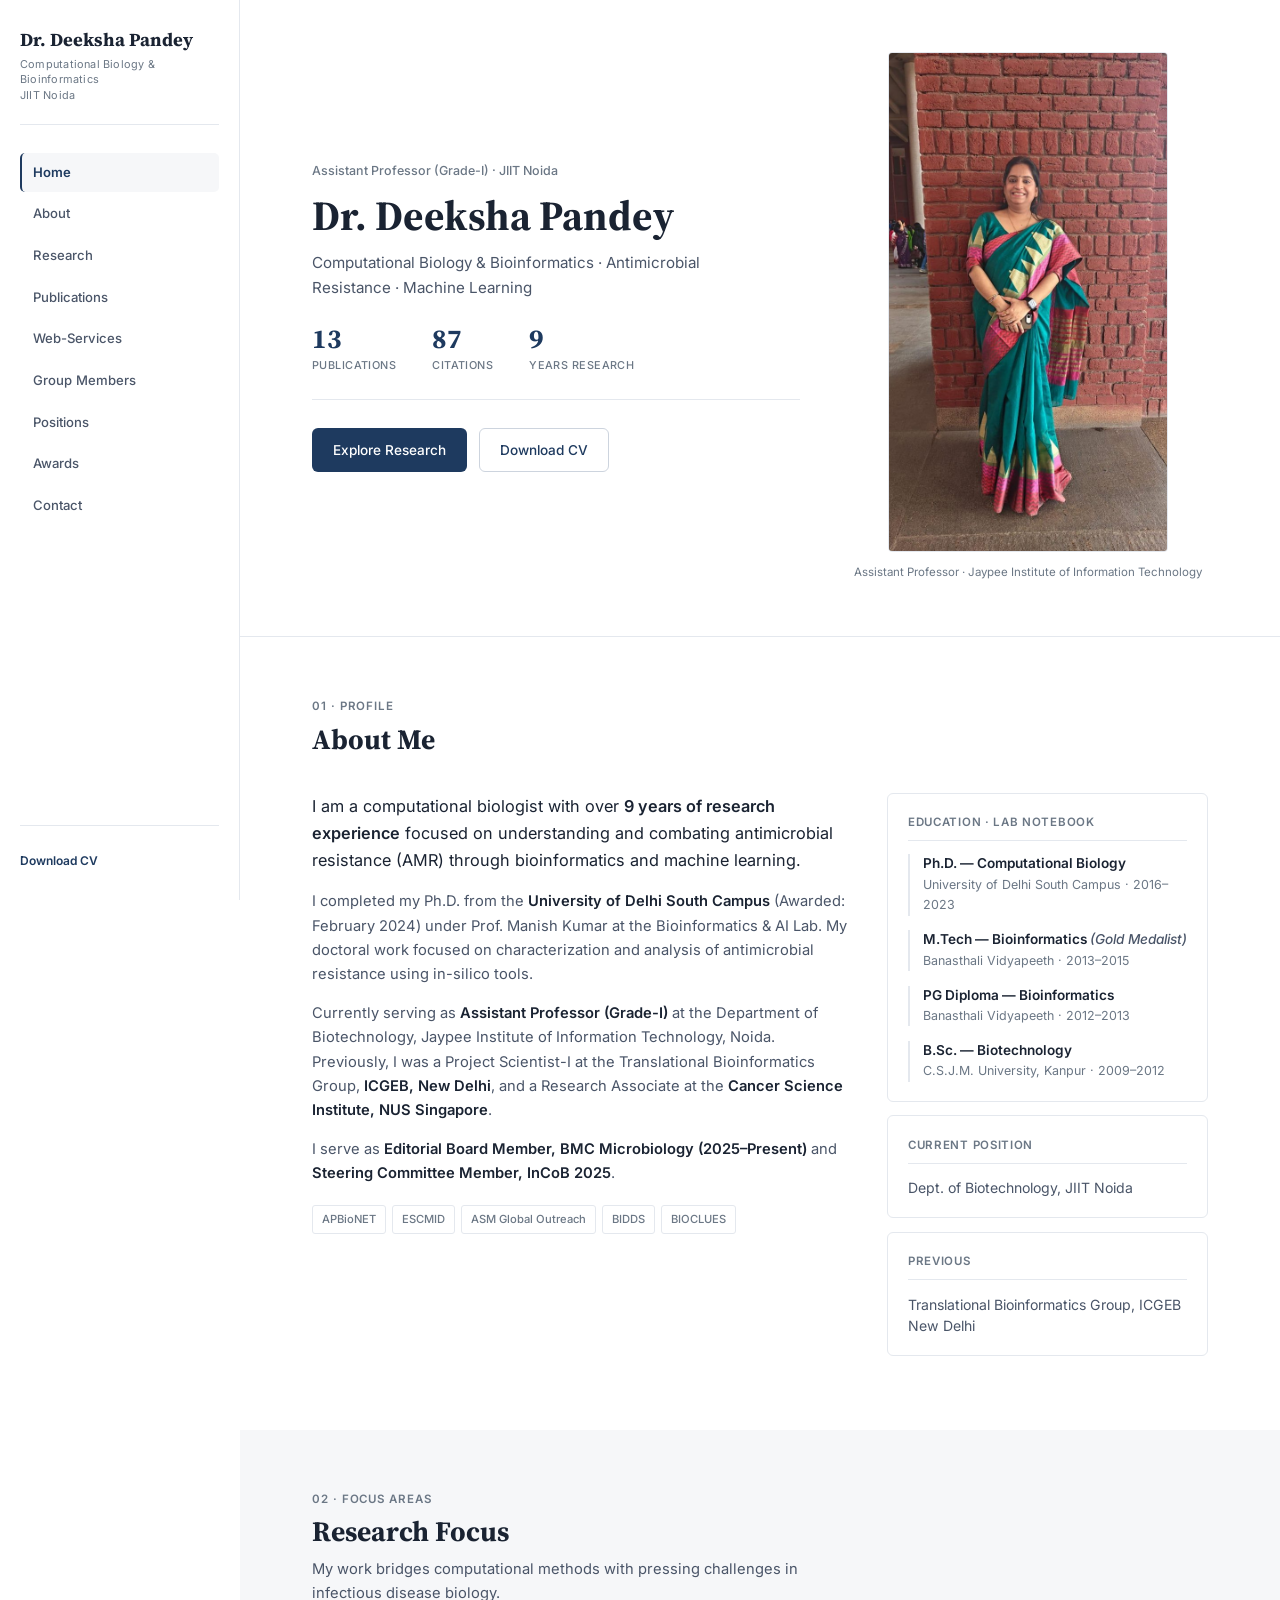
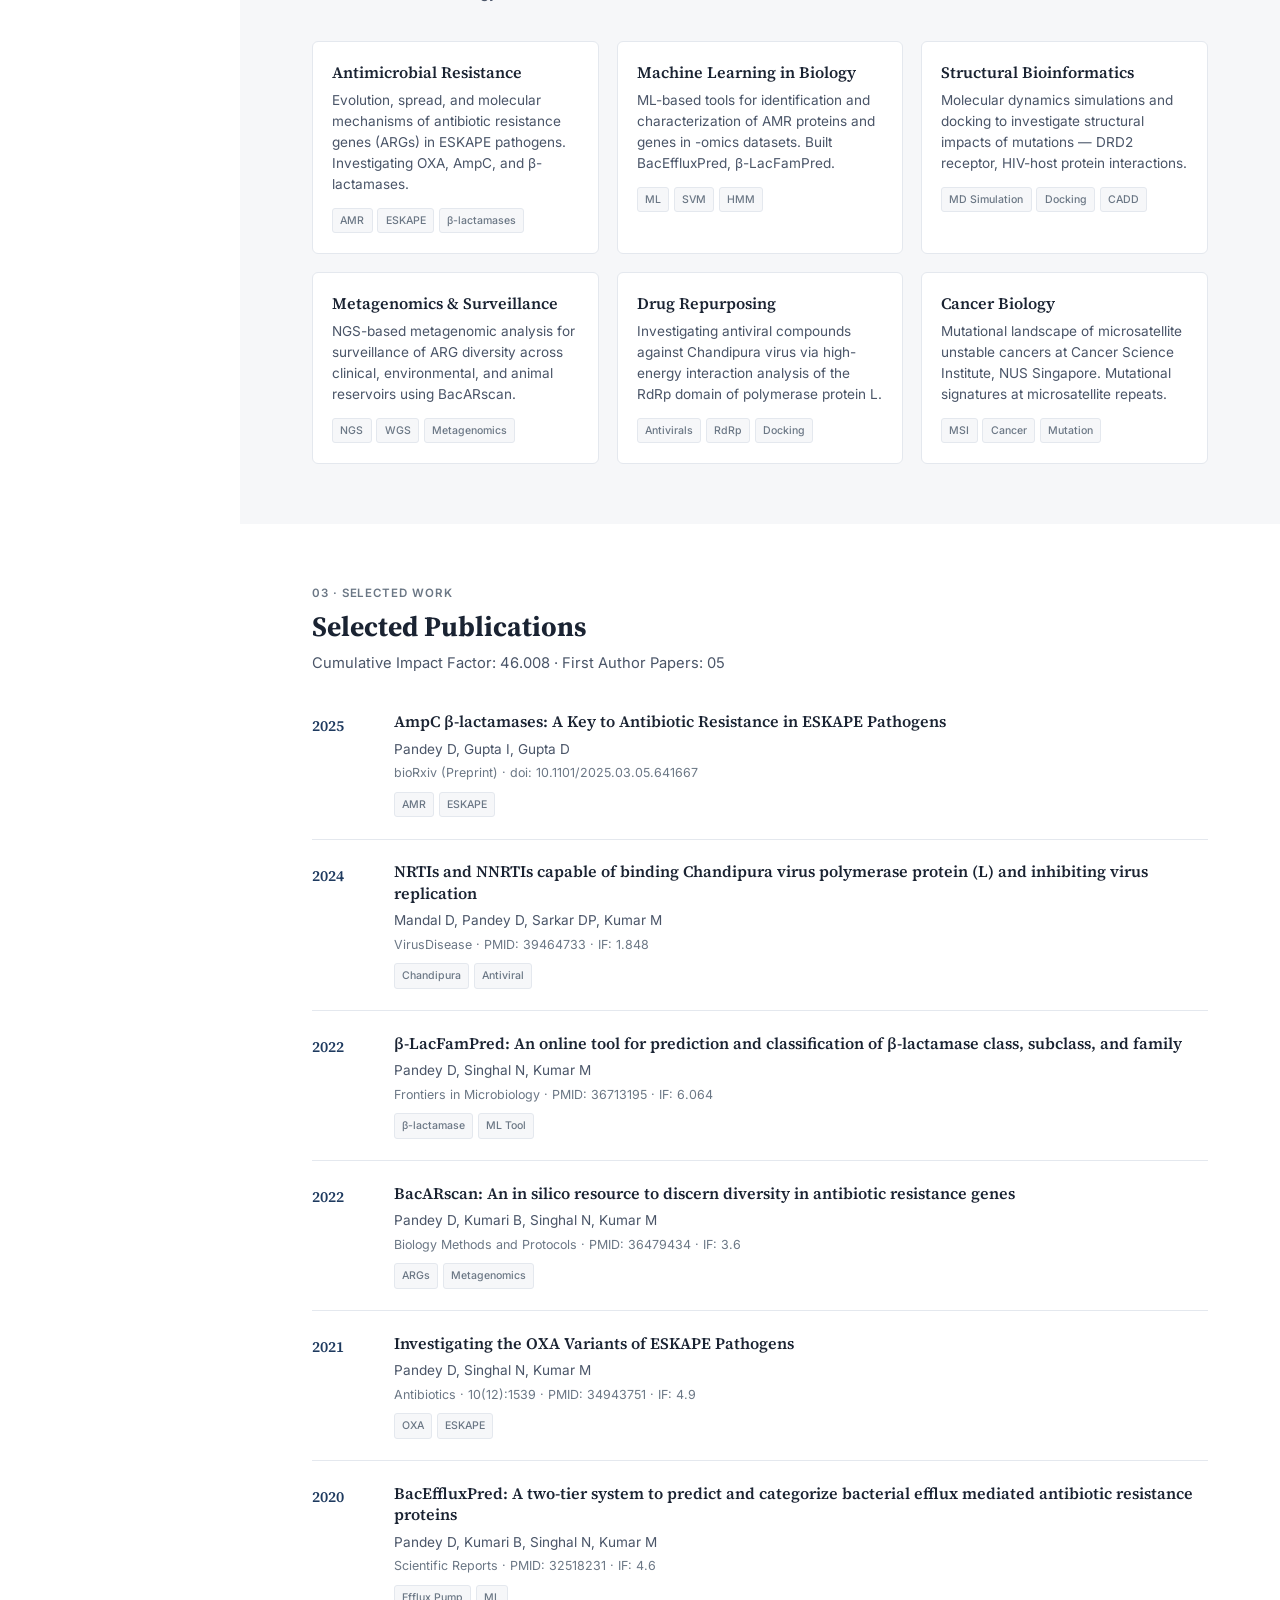
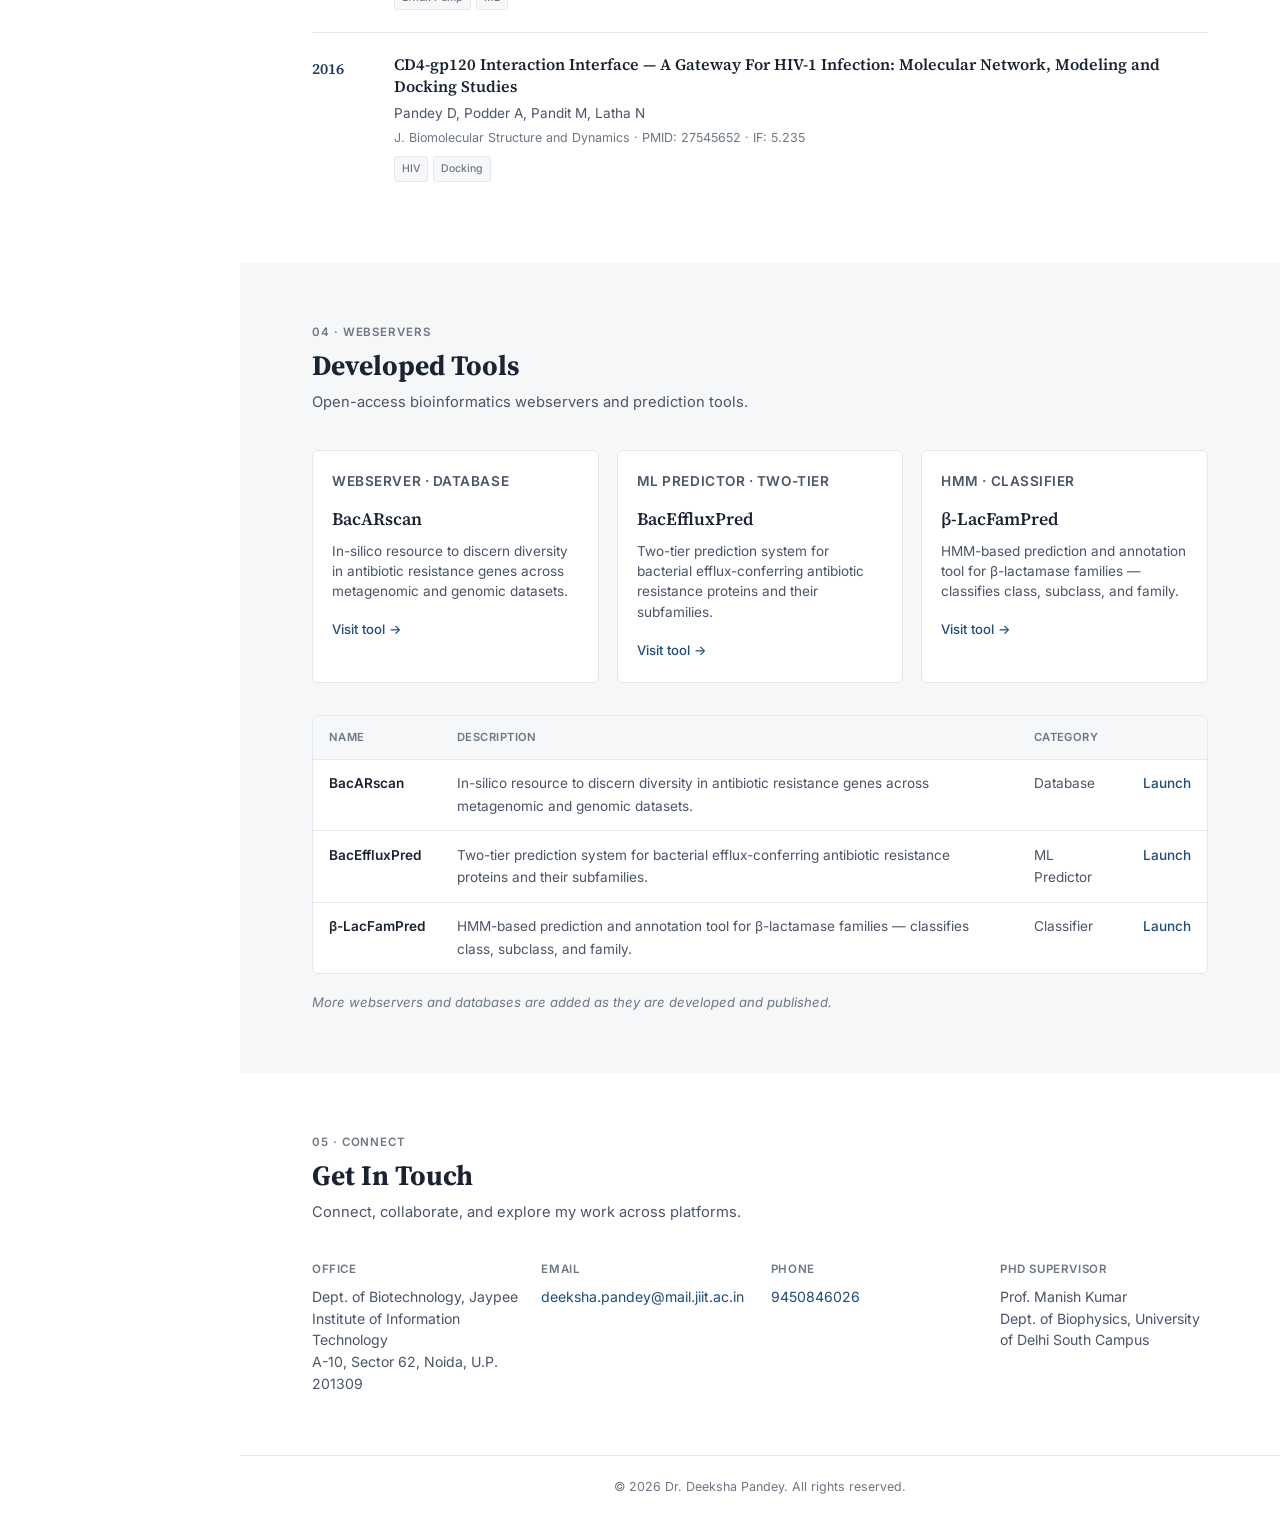
==== commit 49652851: "Professional redesign: clean sidebar layout, no animations" ====
--- a/index.html
+++ b/index.html
@@ -1,422 +1,353 @@
 <!DOCTYPE html>
-<html lang="en" data-theme="light">
+<html lang="en">
 <head>
-  <meta charset="UTF-8" />
-  <meta name="viewport" content="width=device-width, initial-scale=1, viewport-fit=cover"/>
-  <meta name="theme-color" content="#1e3a8a"/>
-  <meta name="color-scheme" content="light dark"/>
-  <script>try{var t=localStorage.getItem('dp-theme');if(t)document.documentElement.dataset.theme=t}catch(e){}</script>
+  <meta charset="UTF-8">
+  <meta name="viewport" content="width=device-width, initial-scale=1">
+  <meta name="description" content="Dr. Deeksha Pandey — computational biologist working on antimicrobial resistance, machine learning in biology, and bioinformatics tool development.">
   <title>Dr. Deeksha Pandey | Computational Biology & Bioinformatics</title>
-  <meta name="description" content="Dr. Deeksha Pandey — computational biologist working on antimicrobial resistance, machine learning in biology, and bioinformatics tool development."/>
-  <link rel="stylesheet" href="style.css" />
+  <link rel="preconnect" href="https://fonts.googleapis.com">
+  <link rel="preconnect" href="https://fonts.gstatic.com" crossorigin>
+  <link href="https://fonts.googleapis.com/css2?family=Source+Serif+4:opsz,wght@8..60,400;8..60,600;8..60,700&family=Inter:wght@400;500;600&display=swap" rel="stylesheet">
+  <link rel="stylesheet" href="style.css">
 </head>
 <body>
-  <button class="navToggle" id="navToggle" aria-label="Open menu" aria-controls="sidenav" aria-expanded="false"><span></span><span></span><span></span></button>
+  <button class="navToggle" id="navToggle" aria-label="Open menu"><span></span><span></span><span></span></button>
 
   <aside class="sidenav" id="sidenav">
-    <button type="button" id="sidebarCollapse" aria-label="Collapse sidebar" title="Collapse sidebar">☰</button>
     <button class="navClose" id="navClose" aria-label="Close menu">✕</button>
     <div class="sidenav-brand">
       <a href="index.html">Dr. Deeksha Pandey</a>
-      <span>Computational Biology &amp; Bioinformatics<br/>JIIT Noida</span>
+      <span>Computational Biology &amp; Bioinformatics<br>JIIT Noida</span>
     </div>
     <ul class="nav-links">
-        <li><a href="index.html#home" class="active" data-short="H">Home</a></li>
-        <li><a href="index.html#about" data-short="Ab">About</a></li>
-        <li><a href="index.html#research" data-short="R">Research</a></li>
-        <li><a href="index.html#publications" data-short="P">Publications</a></li>
-        <li><a href="index.html#tools" data-short="WS">Web-Services</a></li>
-        <li><a href="students.html" data-short="GM">Group Members</a></li>
-        <li><a href="positions.html" data-short="Pos">Positions</a></li>
-        <li><a href="awards.html" data-short="A">Awards</a></li>
-        <li><a href="index.html#contact" data-short="C">Contact</a></li>
+      <li><a href="index.html" class="active">Home</a></li>
+      <li><a href="index.html#about">About</a></li>
+      <li><a href="index.html#research">Research</a></li>
+      <li><a href="index.html#publications">Publications</a></li>
+      <li><a href="index.html#tools">Web-Services</a></li>
+      <li><a href="students.html">Group Members</a></li>
+      <li><a href="positions.html">Positions</a></li>
+      <li><a href="awards.html">Awards</a></li>
+      <li><a href="index.html#contact">Contact</a></li>
     </ul>
     <div class="sidenav-foot">
-      <a href="CV.pdf" target="_blank" rel="noopener noreferrer">Download CV</a>
-      <button id="themeToggle" aria-label="Toggle dark / light mode">
-        <svg class="moon-icon" viewBox="0 0 24 24" fill="none" stroke="currentColor" stroke-width="1.8" stroke-linecap="round" stroke-linejoin="round"><path d="M21 12.79A9 9 0 1 1 11.21 3 7 7 0 0 0 21 12.79z"/></svg>
-        <svg class="sun-icon" viewBox="0 0 24 24" fill="none" stroke="currentColor" stroke-width="1.8" stroke-linecap="round" stroke-linejoin="round"><circle cx="12" cy="12" r="4"/><path d="M12 2v2m0 16v2M4.93 4.93l1.41 1.41m11.32 11.32 1.41 1.41M2 12h2m16 0h2M6.34 17.66l-1.41 1.41M19.07 4.93l-1.41 1.41"/></svg>
-      </button>
+      <a href="CV.pdf" target="_blank" rel="noopener">Download CV</a>
     </div>
   </aside>
 
   <div class="page-wrap">
-
-  <section id="home" class="hero">
-    <div class="hero-inner">
-      <div class="hero-left">
-        <span class="hero-tag">Assistant Professor (Grade-I) · JIIT Noida</span>
-        <h1 class="hero-title-oneline">Dr. Deeksha Pandey</h1>
-        <p class="hero-sub">Computational Biology &amp; Bioinformatics · Antimicrobial Resistance · Machine Learning</p>
-        <div class="hero-stats">
-          <div class="hstat"><span class="hstat-n" data-target="13">13</span><span class="hstat-plus">+</span><small>Publications</small></div>
-          <div class="hstat"><span class="hstat-n" data-target="87">87</span><span class="hstat-plus">+</span><small>Citations</small></div>
-          <div class="hstat"><span class="hstat-n" data-target="9">9</span><span class="hstat-plus">+</span><small>Years Research</small></div>
-        </div>
-        <div class="hero-btns">
-          <a href="#research" class="btn-solid">Explore Research</a>
-          <a href="CV_Deeksha_Pandey.pdf" class="btn-ghost" target="_blank" rel="noopener noreferrer">Download CV</a>
-        </div>
-      </div>
-      <div class="hero-right">
-        <div class="hero-photo-wrap">
-          <img src="profile.jpeg" alt="Dr. Deeksha Pandey" class="hero-photo" width="840" height="1120" fetchpriority="high" />
-          <div class="hero-photo-badge">Assistant Professor · Jaypee Institute of Information Technology</div>
-        </div>
-      </div>
-    </div>
-    <div class="hero-scroll" aria-hidden="true"><span></span></div>
-  </section>
-
-  <section id="about" class="section about-section">
-    <div class="container">
-      <div class="section-header">
-        <span class="sec-num">01 · Profile</span>
-        <h2 class="sec-title">About Me</h2>
-      </div>
-      <div class="about-grid">
-        <div class="about-text">
-          <p class="about-lead">I am a computational biologist with over <strong>9 years of research experience</strong> focused on understanding and combating antimicrobial resistance (AMR) through bioinformatics and machine learning.</p>
-          <p>I completed my Ph.D. from the <strong>University of Delhi South Campus</strong> (Awarded: February 2024) under Prof. Manish Kumar at the Bioinformatics &amp; AI Lab. My doctoral work focused on characterization and analysis of antimicrobial resistance using in-silico tools.</p>
-          <p>Currently serving as <strong>Assistant Professor (Grade-I)</strong> at the Department of Biotechnology, Jaypee Institute of Information Technology, Noida. Previously, I was a Project Scientist-I at the Translational Bioinformatics Group, <strong>ICGEB, New Delhi</strong>, and a Research Associate at the <strong>Cancer Science Institute, NUS Singapore</strong>.</p>
-          <p>I serve as <strong>Editorial Board Member, BMC Microbiology (2025–Present)</strong> and <strong>Steering Committee Member, InCoB 2025</strong>.</p>
-          <div class="about-tags">
-            <span>APBioNET</span>
-            <span>ESCMID</span>
-            <span>ASM Global Outreach</span>
-            <span>BIDDS</span>
-            <span>BIOCLUES</span>
-          </div>
-        </div>
-        <div class="about-sidebar">
-          <div class="edu-card">
-            <h3>Education · Lab Notebook</h3>
-            <div class="edu-item">
-              <div class="edu-dot"></div>
-              <div>
-                <strong>Ph.D. — Computational Biology</strong>
-                <span>University of Delhi South Campus · 2016–2023</span>
-              </div>
-            </div>
-            <div class="edu-item">
-              <div class="edu-dot"></div>
-              <div>
-                <strong>M.Tech — Bioinformatics <em>(Gold Medalist)</em></strong>
-                <span>Banasthali Vidyapeeth · 2013–2015</span>
-              </div>
-            </div>
-            <div class="edu-item">
-              <div class="edu-dot"></div>
-              <div>
-                <strong>PG Diploma — Bioinformatics</strong>
-                <span>Banasthali Vidyapeeth · 2012–2013</span>
-              </div>
-            </div>
-            <div class="edu-item">
-              <div class="edu-dot"></div>
-              <div>
-                <strong>B.Sc. — Biotechnology</strong>
-                <span>C.S.J.M. University, Kanpur · 2009–2012</span>
-              </div>
-            </div>
-          </div>
-          <div class="affil-card">
-            <div>
-              <strong>Current Position</strong>
-              <p>Dept. of Biotechnology, JIIT Noida</p>
-            </div>
-          </div>
-          <div class="affil-card">
-            <div>
-              <strong>Previous</strong>
-              <p>Translational Bioinformatics Group, ICGEB New Delhi</p>
-            </div>
-          </div>
-        </div>
-      </div>
-    </div>
-  </section>
-
-  <section id="research" class="section research-section">
-    <div class="container">
-      <div class="section-header">
-        <span class="sec-num">02 · Focus Areas</span>
-        <h2 class="sec-title">Research Focus</h2>
-        <p class="sec-sub">My work bridges computational methods with pressing challenges in infectious disease biology</p>
-      </div>
-
-      <div class="research-grid">
-        <div class="rcard">
-          <h3>Antimicrobial Resistance</h3>
-          <p>Evolution, spread, and molecular mechanisms of antibiotic resistance genes (ARGs) in ESKAPE pathogens. Investigating OXA, AmpC, and β-lactamases.</p>
-          <div class="rcard-tags"><span>AMR</span><span>ESKAPE</span><span>β-lactamases</span></div>
-        </div>
-        <div class="rcard">
-          <h3>Machine Learning in Biology</h3>
-          <p>ML-based tools for identification and characterization of AMR proteins and genes in -omics datasets. Built BacEffluxPred, β-LacFamPred.</p>
-          <div class="rcard-tags"><span>ML</span><span>SVM</span><span>HMM</span></div>
-        </div>
-        <div class="rcard">
-          <h3>Structural Bioinformatics</h3>
-          <p>Molecular dynamics simulations and docking to investigate structural impacts of mutations — DRD2 receptor, HIV-host protein interactions.</p>
-          <div class="rcard-tags"><span>MD Simulation</span><span>Docking</span><span>CADD</span></div>
-        </div>
-        <div class="rcard">
-          <h3>Metagenomics &amp; Surveillance</h3>
-          <p>NGS-based metagenomic analysis for surveillance of ARG diversity across clinical, environmental, and animal reservoirs using BacARscan.</p>
-          <div class="rcard-tags"><span>NGS</span><span>WGS</span><span>Metagenomics</span></div>
-        </div>
-        <div class="rcard">
-          <h3>Drug Repurposing</h3>
-          <p>Investigating antiviral compounds against Chandipura virus via high-energy interaction analysis of the RdRp domain of polymerase protein L.</p>
-          <div class="rcard-tags"><span>Antivirals</span><span>RdRp</span><span>Docking</span></div>
-        </div>
-        <div class="rcard">
-          <h3>Cancer Biology</h3>
-          <p>Mutational landscape of microsatellite unstable cancers at Cancer Science Institute, NUS Singapore. Mutational signatures at microsatellite repeats.</p>
-          <div class="rcard-tags"><span>MSI</span><span>Cancer</span><span>Mutation</span></div>
-        </div>
-      </div>
-    </div>
-  </section>
-
-  <section id="publications" class="section pub-section">
-    <div class="container">
-      <div class="section-header">
-        <span class="sec-num">03 · Selected Work</span>
-        <h2 class="sec-title">Selected Publications</h2>
-        <p class="sec-sub">Cumulative Impact Factor: 46.008 · First Author Papers: 05</p>
-      </div>
-      <div class="pub-list">
-        <div class="pub-item">
-          <div class="pub-meta"><span class="pub-year">2025</span></div>
-          <div class="pub-body">
-            <h3>AmpC β-lactamases: A Key to Antibiotic Resistance in ESKAPE Pathogens</h3>
-            <p class="pub-authors">Pandey D, Gupta I, Gupta D</p>
-            <p class="pub-journal">bioRxiv (Preprint) · doi: 10.1101/2025.03.05.641667</p>
-            <div class="pub-chips"><span>AMR</span><span>ESKAPE</span><span>Preprint</span></div>
-          </div>
-        </div>
-        <div class="pub-item">
-          <div class="pub-meta"><span class="pub-year">2024</span></div>
-          <div class="pub-body">
-            <h3>NRTIs and NNRTIs capable of binding Chandipura virus polymerase protein (L) and inhibiting virus replication</h3>
-            <p class="pub-authors">Mandal D, Pandey D, Sarkar DP, Kumar M</p>
-            <p class="pub-journal">VirusDisease · PMID: 39464733 · IF: 1.848</p>
-            <div class="pub-chips"><span>Chandipura</span><span>Antiviral</span></div>
-          </div>
-        </div>
-        <div class="pub-item">
-          <div class="pub-meta"><span class="pub-year">2022</span></div>
-          <div class="pub-body">
-            <h3>β-LacFamPred: An online tool for prediction and classification of β-lactamase class, subclass, and family</h3>
-            <p class="pub-authors">Pandey D, Singhal N, Kumar M</p>
-            <p class="pub-journal">Frontiers in Microbiology · PMID: 36713195 · IF: 6.064</p>
-            <div class="pub-chips"><span>β-lactamase</span><span>ML Tool</span></div>
-          </div>
-        </div>
-        <div class="pub-item">
-          <div class="pub-meta"><span class="pub-year">2022</span></div>
-          <div class="pub-body">
-            <h3>BacARscan: An in silico resource to discern diversity in antibiotic resistance genes</h3>
-            <p class="pub-authors">Pandey D, Kumari B, Singhal N, Kumar M</p>
-            <p class="pub-journal">Biology Methods and Protocols · PMID: 36479434 · IF: 3.6</p>
-            <div class="pub-chips"><span>ARGs</span><span>Metagenomics</span></div>
-          </div>
-        </div>
-        <div class="pub-item">
-          <div class="pub-meta"><span class="pub-year">2021</span></div>
-          <div class="pub-body">
-            <h3>Investigating the OXA Variants of ESKAPE Pathogens</h3>
-            <p class="pub-authors">Pandey D, Singhal N, Kumar M</p>
-            <p class="pub-journal">Antibiotics · 10(12):1539 · PMID: 34943751 · IF: 4.9</p>
-            <div class="pub-chips"><span>OXA</span><span>ESKAPE</span></div>
-          </div>
-        </div>
-        <div class="pub-item">
-          <div class="pub-meta"><span class="pub-year">2020</span></div>
-          <div class="pub-body">
-            <h3>BacEffluxPred: A two-tier system to predict and categorize bacterial efflux mediated antibiotic resistance proteins</h3>
-            <p class="pub-authors">Pandey D, Kumari B, Singhal N, Kumar M</p>
-            <p class="pub-journal">Scientific Reports · PMID: 32518231 · IF: 4.6</p>
-            <div class="pub-chips"><span>Efflux Pump</span><span>ML</span></div>
-          </div>
-        </div>
-        <div class="pub-item">
-          <div class="pub-meta"><span class="pub-year">2016</span></div>
-          <div class="pub-body">
-            <h3>CD4-gp120 Interaction Interface — A Gateway For HIV-1 Infection: Molecular Network, Modeling and Docking Studies</h3>
-            <p class="pub-authors">Pandey D, Podder A, Pandit M, Latha N</p>
-            <p class="pub-journal">J. Biomolecular Structure and Dynamics · PMID: 27545652 · IF: 5.235</p>
-            <div class="pub-chips"><span>HIV</span><span>Docking</span></div>
-          </div>
-        </div>
-      </div>
-      <div class="pub-cta">
-        <a href="https://scholar.google.co.in/citations?hl=en&user=V13V4i8AAAAJ&view_op=list_works&sortby=pubdate" class="btn-solid" target="_blank" rel="noopener noreferrer">View All on Google Scholar</a>
-        <a href="https://www.researchgate.net/profile/Deeksha_Pandey4" class="btn-ghost" target="_blank" rel="noopener noreferrer">ResearchGate</a>
-      </div>
-    </div>
-  </section>
-
-  <section id="tools" class="section tools-section">
-    <div class="container">
-      <div class="section-header">
-        <span class="sec-num">04 · Webservers</span>
-        <h2 class="sec-title">Developed Tools</h2>
-        <p class="sec-sub">Open-access bioinformatics webservers and prediction tools</p>
-      </div>
-      <div class="tools-grid">
-        <a href="http://proteininformatics.org/mkumar/bacarscan/" class="tcard" target="_blank" rel="noopener noreferrer">
-          <div class="tcard-top">
-            <span class="tcard-type">Webserver · Database</span>
-          </div>
-          <h3>BacARscan</h3>
-          <p>In-silico resource to discern diversity in antibiotic resistance genes across metagenomic and genomic datasets.</p>
-          <span class="tcard-link">Visit tool</span>
-        </a>
-        <a href="http://www.proteininformatics.org/mkumar/baceffluxpred/" class="tcard" target="_blank" rel="noopener noreferrer">
-          <div class="tcard-top">
-            <span class="tcard-type">ML Predictor · Two-tier</span>
-          </div>
-          <h3>BacEffluxPred</h3>
-          <p>Two-tier prediction system for bacterial efflux-conferring antibiotic resistance proteins and their subfamilies.</p>
-          <span class="tcard-link">Visit tool</span>
-        </a>
-        <a href="http://proteininformatics.org/mkumar/blacfampred/" class="tcard" target="_blank" rel="noopener noreferrer">
-          <div class="tcard-top">
-            <span class="tcard-type">HMM · Classifier</span>
-          </div>
-          <h3>β-LacFamPred</h3>
-          <p>HMM-based prediction and annotation tool for β-lactamase families — classifies class, subclass, and family.</p>
-          <span class="tcard-link">Visit tool</span>
-        </a>
-      </div>
-
-      <div class="webservices-wrap">
-        <div class="ws-head">
-          <h3>Web Services Directory</h3>
-          <input type="text" id="wsFilter" class="ws-filter" placeholder="Filter by name, category…" autocomplete="off" />
-        </div>
-        <div class="ws-table-scroll">
-          <table class="ws-table" id="wsTable">
+    <section id="home" class="hero">
+      <div class="hero-grid">
+        <div class="hero-content">
+          <p class="hero-label">Assistant Professor (Grade-I) · JIIT Noida</p>
+          <h1>Dr. Deeksha Pandey</h1>
+          <p class="hero-subtitle">Computational Biology &amp; Bioinformatics · Antimicrobial Resistance · Machine Learning</p>
+          <div class="hero-metrics">
+            <div class="metric">
+              <span class="metric-value">13</span>
+              <span class="metric-label">Publications</span>
+            </div>
+            <div class="metric">
+              <span class="metric-value">87</span>
+              <span class="metric-label">Citations</span>
+            </div>
+            <div class="metric">
+              <span class="metric-value">9</span>
+              <span class="metric-label">Years Research</span>
+            </div>
+          </div>
+          <div class="hero-actions">
+            <a href="#research" class="btn btn-primary">Explore Research</a>
+            <a href="CV.pdf" class="btn btn-secondary" target="_blank" rel="noopener">Download CV</a>
+          </div>
+        </div>
+        <div class="hero-portrait">
+          <img src="profile.jpeg" alt="Dr. Deeksha Pandey" width="400" height="500">
+          <p class="portrait-caption">Assistant Professor · Jaypee Institute of Information Technology</p>
+        </div>
+      </div>
+    </section>
+
+    <section id="about" class="section">
+      <div class="container">
+        <header class="section-header">
+          <p class="section-label">01 · Profile</p>
+          <h2>About Me</h2>
+        </header>
+        <div class="about-layout">
+          <div class="about-main">
+            <p class="lead">I am a computational biologist with over <strong>9 years of research experience</strong> focused on understanding and combating antimicrobial resistance (AMR) through bioinformatics and machine learning.</p>
+            <p>I completed my Ph.D. from the <strong>University of Delhi South Campus</strong> (Awarded: February 2024) under Prof. Manish Kumar at the Bioinformatics &amp; AI Lab. My doctoral work focused on characterization and analysis of antimicrobial resistance using in-silico tools.</p>
+            <p>Currently serving as <strong>Assistant Professor (Grade-I)</strong> at the Department of Biotechnology, Jaypee Institute of Information Technology, Noida. Previously, I was a Project Scientist-I at the Translational Bioinformatics Group, <strong>ICGEB, New Delhi</strong>, and a Research Associate at the <strong>Cancer Science Institute, NUS Singapore</strong>.</p>
+            <p>I serve as <strong>Editorial Board Member, BMC Microbiology (2025–Present)</strong> and <strong>Steering Committee Member, InCoB 2025</strong>.</p>
+            <div class="affiliations">
+              <span>APBioNET</span>
+              <span>ESCMID</span>
+              <span>ASM Global Outreach</span>
+              <span>BIDDS</span>
+              <span>BIOCLUES</span>
+            </div>
+          </div>
+          <aside class="about-aside">
+            <div class="card">
+              <h3>Education · Lab Notebook</h3>
+              <ul class="timeline">
+                <li>
+                  <strong>Ph.D. — Computational Biology</strong>
+                  <span>University of Delhi South Campus · 2016–2023</span>
+                </li>
+                <li>
+                  <strong>M.Tech — Bioinformatics <em>(Gold Medalist)</em></strong>
+                  <span>Banasthali Vidyapeeth · 2013–2015</span>
+                </li>
+                <li>
+                  <strong>PG Diploma — Bioinformatics</strong>
+                  <span>Banasthali Vidyapeeth · 2012–2013</span>
+                </li>
+                <li>
+                  <strong>B.Sc. — Biotechnology</strong>
+                  <span>C.S.J.M. University, Kanpur · 2009–2012</span>
+                </li>
+              </ul>
+            </div>
+            <div class="card">
+              <h3>Current Position</h3>
+              <p class="card-text">Dept. of Biotechnology, JIIT Noida</p>
+            </div>
+            <div class="card">
+              <h3>Previous</h3>
+              <p class="card-text">Translational Bioinformatics Group, ICGEB New Delhi</p>
+            </div>
+          </aside>
+        </div>
+      </div>
+    </section>
+
+    <section id="research" class="section section-alt">
+      <div class="container">
+        <header class="section-header">
+          <p class="section-label">02 · Focus Areas</p>
+          <h2>Research Focus</h2>
+          <p class="section-desc">My work bridges computational methods with pressing challenges in infectious disease biology.</p>
+        </header>
+        <div class="research-grid">
+          <article class="research-card">
+            <h3>Antimicrobial Resistance</h3>
+            <p>Evolution, spread, and molecular mechanisms of antibiotic resistance genes (ARGs) in ESKAPE pathogens. Investigating OXA, AmpC, and β-lactamases.</p>
+            <div class="tags"><span>AMR</span><span>ESKAPE</span><span>β-lactamases</span></div>
+          </article>
+          <article class="research-card">
+            <h3>Machine Learning in Biology</h3>
+            <p>ML-based tools for identification and characterization of AMR proteins and genes in -omics datasets. Built BacEffluxPred, β-LacFamPred.</p>
+            <div class="tags"><span>ML</span><span>SVM</span><span>HMM</span></div>
+          </article>
+          <article class="research-card">
+            <h3>Structural Bioinformatics</h3>
+            <p>Molecular dynamics simulations and docking to investigate structural impacts of mutations — DRD2 receptor, HIV-host protein interactions.</p>
+            <div class="tags"><span>MD Simulation</span><span>Docking</span><span>CADD</span></div>
+          </article>
+          <article class="research-card">
+            <h3>Metagenomics &amp; Surveillance</h3>
+            <p>NGS-based metagenomic analysis for surveillance of ARG diversity across clinical, environmental, and animal reservoirs using BacARscan.</p>
+            <div class="tags"><span>NGS</span><span>WGS</span><span>Metagenomics</span></div>
+          </article>
+          <article class="research-card">
+            <h3>Drug Repurposing</h3>
+            <p>Investigating antiviral compounds against Chandipura virus via high-energy interaction analysis of the RdRp domain of polymerase protein L.</p>
+            <div class="tags"><span>Antivirals</span><span>RdRp</span><span>Docking</span></div>
+          </article>
+          <article class="research-card">
+            <h3>Cancer Biology</h3>
+            <p>Mutational landscape of microsatellite unstable cancers at Cancer Science Institute, NUS Singapore. Mutational signatures at microsatellite repeats.</p>
+            <div class="tags"><span>MSI</span><span>Cancer</span><span>Mutation</span></div>
+          </article>
+        </div>
+      </div>
+    </section>
+
+    <section id="publications" class="section">
+      <div class="container">
+        <header class="section-header">
+          <p class="section-label">03 · Selected Work</p>
+          <h2>Selected Publications</h2>
+          <p class="section-desc">Cumulative Impact Factor: 46.008 · First Author Papers: 05</p>
+        </header>
+        <ul class="pub-list">
+          <li class="pub-item">
+            <span class="pub-year">2025</span>
+            <div class="pub-body">
+              <h3>AmpC β-lactamases: A Key to Antibiotic Resistance in ESKAPE Pathogens</h3>
+              <p class="pub-authors">Pandey D, Gupta I, Gupta D</p>
+              <p class="pub-meta">bioRxiv (Preprint) · doi: 10.1101/2025.03.05.641667</p>
+              <div class="tags"><span>AMR</span><span>ESKAPE</span></div>
+            </div>
+          </li>
+          <li class="pub-item">
+            <span class="pub-year">2024</span>
+            <div class="pub-body">
+              <h3>NRTIs and NNRTIs capable of binding Chandipura virus polymerase protein (L) and inhibiting virus replication</h3>
+              <p class="pub-authors">Mandal D, Pandey D, Sarkar DP, Kumar M</p>
+              <p class="pub-meta">VirusDisease · PMID: 39464733 · IF: 1.848</p>
+              <div class="tags"><span>Chandipura</span><span>Antiviral</span></div>
+            </div>
+          </li>
+          <li class="pub-item">
+            <span class="pub-year">2022</span>
+            <div class="pub-body">
+              <h3>β-LacFamPred: An online tool for prediction and classification of β-lactamase class, subclass, and family</h3>
+              <p class="pub-authors">Pandey D, Singhal N, Kumar M</p>
+              <p class="pub-meta">Frontiers in Microbiology · PMID: 36713195 · IF: 6.064</p>
+              <div class="tags"><span>β-lactamase</span><span>ML Tool</span></div>
+            </div>
+          </li>
+          <li class="pub-item">
+            <span class="pub-year">2022</span>
+            <div class="pub-body">
+              <h3>BacARscan: An in silico resource to discern diversity in antibiotic resistance genes</h3>
+              <p class="pub-authors">Pandey D, Kumari B, Singhal N, Kumar M</p>
+              <p class="pub-meta">Biology Methods and Protocols · PMID: 36479434 · IF: 3.6</p>
+              <div class="tags"><span>ARGs</span><span>Metagenomics</span></div>
+            </div>
+          </li>
+          <li class="pub-item">
+            <span class="pub-year">2021</span>
+            <div class="pub-body">
+              <h3>Investigating the OXA Variants of ESKAPE Pathogens</h3>
+              <p class="pub-authors">Pandey D, Singhal N, Kumar M</p>
+              <p class="pub-meta">Antibiotics · 10(12):1539 · PMID: 34943751 · IF: 4.9</p>
+              <div class="tags"><span>OXA</span><span>ESKAPE</span></div>
+            </div>
+          </li>
+          <li class="pub-item">
+            <span class="pub-year">2020</span>
+            <div class="pub-body">
+              <h3>BacEffluxPred: A two-tier system to predict and categorize bacterial efflux mediated antibiotic resistance proteins</h3>
+              <p class="pub-authors">Pandey D, Kumari B, Singhal N, Kumar M</p>
+              <p class="pub-meta">Scientific Reports · PMID: 32518231 · IF: 4.6</p>
+              <div class="tags"><span>Efflux Pump</span><span>ML</span></div>
+            </div>
+          </li>
+          <li class="pub-item">
+            <span class="pub-year">2016</span>
+            <div class="pub-body">
+              <h3>CD4-gp120 Interaction Interface — A Gateway For HIV-1 Infection: Molecular Network, Modeling and Docking Studies</h3>
+              <p class="pub-authors">Pandey D, Podder A, Pandit M, Latha N</p>
+              <p class="pub-meta">J. Biomolecular Structure and Dynamics · PMID: 27545652 · IF: 5.235</p>
+              <div class="tags"><span>HIV</span><span>Docking</span></div>
+            </div>
+          </li>
+        </ul>
+      </div>
+    </section>
+
+    <section id="tools" class="section section-alt">
+      <div class="container">
+        <header class="section-header">
+          <p class="section-label">04 · Webservers</p>
+          <h2>Developed Tools</h2>
+          <p class="section-desc">Open-access bioinformatics webservers and prediction tools.</p>
+        </header>
+        <div class="tools-grid">
+          <article class="tool-card">
+            <p class="tool-type">Webserver · Database</p>
+            <h3>BacARscan</h3>
+            <p>In-silico resource to discern diversity in antibiotic resistance genes across metagenomic and genomic datasets.</p>
+            <a href="http://proteininformatics.org/mkumar/bacarscan/" class="tool-link" target="_blank" rel="noopener">Visit tool →</a>
+          </article>
+          <article class="tool-card">
+            <p class="tool-type">ML Predictor · Two-tier</p>
+            <h3>BacEffluxPred</h3>
+            <p>Two-tier prediction system for bacterial efflux-conferring antibiotic resistance proteins and their subfamilies.</p>
+            <a href="http://www.proteininformatics.org/mkumar/baceffluxpred/" class="tool-link" target="_blank" rel="noopener">Visit tool →</a>
+          </article>
+          <article class="tool-card">
+            <p class="tool-type">HMM · Classifier</p>
+            <h3>β-LacFamPred</h3>
+            <p>HMM-based prediction and annotation tool for β-lactamase families — classifies class, subclass, and family.</p>
+            <a href="http://proteininformatics.org/mkumar/blacfampred/" class="tool-link" target="_blank" rel="noopener">Visit tool →</a>
+          </article>
+        </div>
+        <div class="tools-table-wrap">
+          <table class="tools-table">
             <thead>
-              <tr><th>Name</th><th>Description</th><th>Category</th><th></th></tr>
+              <tr>
+                <th>Name</th>
+                <th>Description</th>
+                <th>Category</th>
+                <th></th>
+              </tr>
             </thead>
             <tbody>
               <tr>
-                <td data-label="Name" class="ws-name">BacARscan</td>
-                <td data-label="Description">In-silico resource to discern diversity in antibiotic resistance genes across metagenomic and genomic datasets.</td>
-                <td data-label="Category"><span class="ws-tag">Database</span></td>
-                <td data-label="Link"><a href="http://proteininformatics.org/mkumar/bacarscan/" target="_blank" rel="noopener noreferrer">Launch</a></td>
+                <td>BacARscan</td>
+                <td>In-silico resource to discern diversity in antibiotic resistance genes across metagenomic and genomic datasets.</td>
+                <td>Database</td>
+                <td><a href="http://proteininformatics.org/mkumar/bacarscan/" target="_blank" rel="noopener">Launch</a></td>
               </tr>
               <tr>
-                <td data-label="Name" class="ws-name">BacEffluxPred</td>
-                <td data-label="Description">Two-tier prediction system for bacterial efflux-conferring antibiotic resistance proteins and their subfamilies.</td>
-                <td data-label="Category"><span class="ws-tag">ML Predictor</span></td>
-                <td data-label="Link"><a href="http://www.proteininformatics.org/mkumar/baceffluxpred/" target="_blank" rel="noopener noreferrer">Launch</a></td>
+                <td>BacEffluxPred</td>
+                <td>Two-tier prediction system for bacterial efflux-conferring antibiotic resistance proteins and their subfamilies.</td>
+                <td>ML Predictor</td>
+                <td><a href="http://www.proteininformatics.org/mkumar/baceffluxpred/" target="_blank" rel="noopener">Launch</a></td>
               </tr>
               <tr>
-                <td data-label="Name" class="ws-name">β-LacFamPred</td>
-                <td data-label="Description">HMM-based prediction and annotation tool for β-lactamase families — classifies class, subclass, and family.</td>
-                <td data-label="Category"><span class="ws-tag">Classifier</span></td>
-                <td data-label="Link"><a href="http://proteininformatics.org/mkumar/blacfampred/" target="_blank" rel="noopener noreferrer">Launch</a></td>
+                <td>β-LacFamPred</td>
+                <td>HMM-based prediction and annotation tool for β-lactamase families — classifies class, subclass, and family.</td>
+                <td>Classifier</td>
+                <td><a href="http://proteininformatics.org/mkumar/blacfampred/" target="_blank" rel="noopener">Launch</a></td>
               </tr>
             </tbody>
           </table>
-          <p class="ws-empty" id="wsEmpty" hidden>No matching services found.</p>
-        </div>
-        <p class="ws-note">More webservers and databases are added as they are developed and published.</p>
-      </div>
-    </div>
-  </section>
-
-  <section id="contact" class="section contact-section">
-    <div class="container">
-      <div class="section-header">
-        <span class="sec-num">05 · Connect</span>
-        <h2 class="sec-title">Get In Touch</h2>
-        <p class="sec-sub">Connect, collaborate, and explore my work across platforms</p>
-      </div>
-      <div class="contact-grid">
-        <div class="contact-info">
-          <div class="cinfo-item">
-            <div class="cinfo-icon">🏛️</div>
-            <div>
-              <strong>Office</strong>
-              <p>Dept. of Biotechnology, Jaypee Institute of Information Technology<br>A-10, Sector 62, Noida, U.P. 201309</p>
-            </div>
-          </div>
-          <div class="cinfo-item">
-            <div class="cinfo-icon">📧</div>
-            <div>
-              <strong>Email</strong>
-              <p><a href="mailto:deeksha.pandey@mail.jiit.ac.in">deeksha.pandey@mail.jiit.ac.in</a></p>
-            </div>
-          </div>
-          <div class="cinfo-item">
-            <div class="cinfo-icon">📞</div>
-            <div>
-              <strong>Phone</strong>
-              <p><a href="tel:+919450846026">9450846026</a></p>
-            </div>
-          </div>
-          <div class="cinfo-item">
-            <div class="cinfo-icon">🎓</div>
-            <div>
-              <strong>PhD Supervisor</strong>
-              <p>Prof. Manish Kumar<br>Dept. of Biophysics, University of Delhi South Campus</p>
-            </div>
-          </div>
-        </div>
-        <div class="social-links">
-          <a href="https://www.researchgate.net/profile/Deeksha_Pandey4" class="slink" target="_blank" rel="noopener noreferrer">
-            <span class="slink-label">ResearchGate</span>
-            <span class="slink-arrow">→</span>
-          </a>
-          <a href="https://scholar.google.co.in/citations?hl=en&user=V13V4i8AAAAJ" class="slink" target="_blank" rel="noopener noreferrer">
-            <span class="slink-label">Google Scholar</span>
-            <span class="slink-arrow">→</span>
-          </a>
-          <a href="https://www.linkedin.com/in/deeksha-pandey-b1a76788/" class="slink" target="_blank" rel="noopener noreferrer">
-            <span class="slink-label">LinkedIn</span>
-            <span class="slink-arrow">→</span>
-          </a>
-          <a href="https://orcid.org/0000-0002-7847-9870" class="slink" target="_blank" rel="noopener noreferrer">
-            <span class="slink-label">ORCID · 0000-0002-7847-9870</span>
-            <span class="slink-arrow">→</span>
-          </a>
-          <a href="CV_Deeksha_Pandey.pdf" class="slink slink-cv" target="_blank" rel="noopener noreferrer">
-            <span class="slink-label">Download CV</span>
-            <span class="slink-arrow">↓</span>
-          </a>
-        </div>
-      </div>
-    </div>
-  </section>
-
-  <footer class="footer">
-    <div class="footer-inner">
-      <div class="footer-left">
-        <div class="footer-logo">Dr. Deeksha Pandey</div>
-        <p>Computational Biology · Antimicrobial Resistance · Machine Learning</p>
-      </div>
-      <div class="footer-right">
-        <div class="footer-links">
-          <a href="https://www.researchgate.net/profile/Deeksha_Pandey4" target="_blank" rel="noopener noreferrer">ResearchGate</a>
-          <a href="https://scholar.google.co.in/citations?hl=en&user=V13V4i8AAAAJ" target="_blank" rel="noopener noreferrer">Scholar</a>
-          <a href="https://www.linkedin.com/in/deeksha-pandey-b1a76788/" target="_blank" rel="noopener noreferrer">LinkedIn</a>
-          <a href="https://orcid.org/0000-0002-7847-9870" target="_blank" rel="noopener noreferrer">ORCID</a>
-          <a href="CV_Deeksha_Pandey.pdf" target="_blank" rel="noopener noreferrer">CV</a>
-        </div>
-        <p class="footer-copy">© 2026 Dr. Deeksha Pandey · Assistant Professor (Grade-I) · JIIT Noida</p>
-        <p class="footer-created">Designed &amp; developed by <strong>Sudiksha Srivastav</strong> · <a href="mailto:sudiksha241206@gmail.com">sudiksha241206@gmail.com</a></p>
-      </div>
-    </div>
-  </footer>
-
-    </div>
-
-  <script src="script.js" defer></script>
+        </div>
+        <p class="tools-note">More webservers and databases are added as they are developed and published.</p>
+      </div>
+    </section>
+
+    <section id="contact" class="section">
+      <div class="container">
+        <header class="section-header">
+          <p class="section-label">05 · Connect</p>
+          <h2>Get In Touch</h2>
+          <p class="section-desc">Connect, collaborate, and explore my work across platforms.</p>
+        </header>
+        <div class="contact-grid">
+          <div class="contact-item">
+            <h3>Office</h3>
+            <p>Dept. of Biotechnology, Jaypee Institute of Information Technology<br>A-10, Sector 62, Noida, U.P. 201309</p>
+          </div>
+          <div class="contact-item">
+            <h3>Email</h3>
+            <p><a href="mailto:deeksha.pandey@mail.jiit.ac.in">deeksha.pandey@mail.jiit.ac.in</a></p>
+          </div>
+          <div class="contact-item">
+            <h3>Phone</h3>
+            <p><a href="tel:+919450846026">9450846026</a></p>
+          </div>
+          <div class="contact-item">
+            <h3>PhD Supervisor</h3>
+            <p>Prof. Manish Kumar<br>Dept. of Biophysics, University of Delhi South Campus</p>
+          </div>
+        </div>
+      </div>
+    </section>
+
+    <footer class="site-footer">
+      <div class="container">
+        <p>© <span id="year"></span> Dr. Deeksha Pandey. All rights reserved.</p>
+      </div>
+    </footer>
+  </div>
+
+  <script>
+    document.getElementById('year').textContent = new Date().getFullYear();
+    const sidenav = document.getElementById('sidenav');
+    const navToggle = document.getElementById('navToggle');
+    const navClose = document.getElementById('navClose');
+    navToggle.addEventListener('click', () => sidenav.classList.add('open'));
+    navClose.addEventListener('click', () => sidenav.classList.remove('open'));
+    document.querySelectorAll('.nav-links a').forEach(a => {
+      a.addEventListener('click', () => sidenav.classList.remove('open'));
+    });
+  </script>
 </body>
-</html>+</html>
--- a/style.css
+++ b/style.css
@@ -1,1375 +1,869 @@
-/* ═══════════════════════════════════════════════════════════
-   Dr. Deeksha Pandey — Formal Academic Portfolio
-   Clean blue & white theme (Google Scholar / faculty style)
-   ═══════════════════════════════════════════════════════════ */
+/* Professional Academic Portfolio — Sidebar layout, no animations */
 
 :root {
-  --font-display: 'Times New Roman', Times, Georgia, serif;
-  --font-body: 'Times New Roman', Times, Georgia, serif;
-  --font-mono: 'Times New Roman', Times, Georgia, serif;
+  --font-serif: "Source Serif 4", Georgia, "Times New Roman", serif;
+  --font-sans: "Inter", system-ui, -apple-system, sans-serif;
+  --font-mono: "Inter", system-ui, sans-serif;
 
   --bg: #ffffff;
-  --bg2: #f8fafc;
+  --bg-alt: #f6f7f9;
   --surface: #ffffff;
-  --surface2: #f1f5f9;
-  --border: #e2e8f0;
-  --border-strong: #cbd5e1;
-  --text: #0f172a;
-  --text-muted: #475569;
-  --text-dim: #64748b;
-
-  --primary: #1e3a8a;
-  --primary-hover: #1e40af;
-  --accent: #1d4ed8;
-  --accent-soft: #eff6ff;
-  --accent-border: #bfdbfe;
-
-  --shadow-sm: 0 1px 2px rgba(15, 23, 42, 0.05);
-  --shadow: 0 4px 12px rgba(15, 23, 42, 0.06);
-  --shadow-md: 0 8px 24px rgba(15, 23, 42, 0.08);
-
-  --radius: 8px;
-  --side-w: 250px;
-  --ease: cubic-bezier(.22, 1, .36, 1);
-}
-
-/* Dark mode kept subtle & professional */
-[data-theme="dark"] {
-  --bg: #0f172a;
-  --bg2: #1e293b;
-  --surface: #1e293b;
-  --surface2: #334155;
-  --border: #334155;
-  --border-strong: #475569;
-  --text: #f1f5f9;
-  --text-muted: #94a3b8;
-  --text-dim: #64748b;
-  --primary: #93c5fd;
-  --primary-hover: #bfdbfe;
-  --accent: #60a5fa;
-  --accent-soft: rgba(59, 130, 246, 0.12);
-  --accent-border: rgba(59, 130, 246, 0.35);
-  --shadow-sm: 0 1px 2px rgba(0,0,0,0.2);
-  --shadow: 0 4px 12px rgba(0,0,0,0.25);
-  --shadow-md: 0 8px 24px rgba(0,0,0,0.3);
-}
-
-*, *::before, *::after { margin: 0; padding: 0; box-sizing: border-box; }
-html { scroll-behavior: smooth; }
+  --border: #e4e8ee;
+  --border-strong: #cdd4de;
+
+  --text: #1a2332;
+  --text-secondary: #4a5568;
+  --text-muted: #6b7785;
+
+  --accent: #1e3a5f;
+  --accent-hover: #152a45;
+  --link: #1e4d7b;
+
+  --side-w: 240px;
+  --radius: 6px;
+}
+
+*, *::before, *::after { box-sizing: border-box; margin: 0; padding: 0; }
+
+html { scroll-behavior: smooth; font-size: 16px; }
+
 body {
-  font-family: var(--font-body);
+  font-family: var(--font-sans);
+  color: var(--text);
   background: var(--bg);
-  color: var(--text);
   line-height: 1.65;
-  overflow-x: hidden;
   -webkit-font-smoothing: antialiased;
 }
+
 img { max-width: 100%; display: block; }
-a { color: inherit; text-decoration: none; }
-
-/* No decorative italics */
-em, i, .hero h1 em, .sec-title em, .sidenav-brand a em {
-  font-style: normal !important;
-}
-
-
-::selection { background: var(--accent); color: #fff; }
-::-webkit-scrollbar { width: 8px; }
-::-webkit-scrollbar-track { background: var(--bg2); }
-::-webkit-scrollbar-thumb { background: var(--border-strong); border-radius: 4px; }
-::-webkit-scrollbar-thumb:hover { background: var(--primary); }
-
-/* ─── SIDE NAV ─── */
+a { color: var(--link); text-decoration: none; }
+a:hover { text-decoration: underline; }
+
+/* ---- Sidebar ---- */
 .sidenav {
-  position: fixed; top: 0; left: 0; bottom: 0; z-index: 1000;
+  position: fixed;
+  top: 0; left: 0; bottom: 0;
   width: var(--side-w);
   background: var(--surface);
   border-right: 1px solid var(--border);
-  display: flex; flex-direction: column;
-  padding: 1.5rem 1.25rem;
+  display: flex;
+  flex-direction: column;
+  padding: 1.75rem 1.25rem;
+  z-index: 1000;
   overflow-y: auto;
-  overflow-x: hidden;
-}
+}
+
 .sidenav-brand {
-  margin-bottom: 2rem;
-  padding-bottom: 1.4rem;
-  border-bottom: 1px solid var(--border);
-}
+  margin-bottom: 1.75rem;
+  padding-bottom: 1.25rem;
+  border-bottom: 1px solid var(--border);
+}
+
 .sidenav-brand a {
   display: block;
-  font-family: var(--font-display);
+  font-family: var(--font-serif);
   font-weight: 700;
   font-size: 1.15rem;
   color: var(--text);
-  line-height: 1.3;
-  margin-bottom: 0.4rem;
-  white-space: normal;
-  word-break: break-word;
-}
-.sidenav-brand a em { color: var(--primary); font-style: italic; }
+  text-decoration: none;
+  line-height: 1.25;
+  margin-bottom: 0.35rem;
+}
+
 .sidenav-brand span {
   display: block;
   font-size: 0.68rem;
-  letter-spacing: 0.04em;
-  text-transform: uppercase;
-  color: var(--text-dim);
-  line-height: 1.5;
-  font-weight: 500;
-}
+  color: var(--text-muted);
+  line-height: 1.45;
+  letter-spacing: 0.02em;
+}
+
 .nav-links {
   list-style: none;
   display: flex;
   flex-direction: column;
   gap: 0.15rem;
-  margin-bottom: 1.5rem;
   flex: 1;
 }
+
 .nav-links a {
   display: block;
-  font-size: 0.8rem;
+  font-size: 0.82rem;
   font-weight: 500;
-  letter-spacing: 0.02em;
-  color: var(--text-muted);
-  padding: 0.55rem 0.75rem;
-  border-radius: 6px;
-  border-left: 3px solid transparent;
-  transition: color 0.15s, background 0.15s, border-color 0.15s;
-}
+  color: var(--text-secondary);
+  text-decoration: none;
+  padding: 0.55rem 0.7rem;
+  border-radius: 5px;
+  border-left: 2px solid transparent;
+}
+
 .nav-links a:hover {
-  color: var(--primary);
-  background: var(--accent-soft);
-}
+  color: var(--accent);
+  background: var(--bg-alt);
+  text-decoration: none;
+}
+
 .nav-links a.active {
-  color: var(--primary);
-  background: var(--accent-soft);
-  border-left-color: var(--primary);
-  font-weight: 600;
-}
+  color: var(--accent);
+  background: var(--bg-alt);
+  border-left-color: var(--accent);
+  font-weight: 600;
+}
+
 .sidenav-foot {
   margin-top: auto;
-  padding-top: 1.2rem;
+  padding-top: 1.25rem;
   border-top: 1px solid var(--border);
-  display: flex;
-  align-items: center;
-  justify-content: space-between;
-  gap: 0.75rem;
-}
+}
+
 .sidenav-foot a {
-  font-size: 0.7rem;
-  font-weight: 600;
-  letter-spacing: 0.03em;
-  text-transform: uppercase;
-  color: var(--text-dim);
-}
-.sidenav-foot a:hover { color: var(--primary); }
-
-#themeToggle {
-  width: 34px; height: 34px;
-  border-radius: 50%;
-  cursor: pointer;
-  border: 1px solid var(--border-strong);
-  background: var(--bg2);
-  color: var(--primary);
-  display: flex; align-items: center; justify-content: center;
-  transition: border-color 0.2s, box-shadow 0.2s;
-}
-#themeToggle:hover { border-color: var(--primary); }
-#themeToggle svg { width: 15px; height: 15px; }
-.sun-icon { display: none; }
-[data-theme="dark"] .moon-icon { display: none; }
-[data-theme="dark"] .sun-icon { display: block; }
+  font-size: 0.75rem;
+  font-weight: 600;
+  color: var(--accent);
+  text-decoration: none;
+}
+
+.sidenav-foot a:hover { text-decoration: underline; }
 
 .navToggle {
   display: none;
-  position: fixed; top: 1rem; left: 1rem; z-index: 1200;
-  width: 42px; height: 42px;
-  border-radius: 8px;
+  position: fixed;
+  top: 1rem; left: 1rem;
+  z-index: 1200;
+  width: 40px; height: 40px;
+  border-radius: 6px;
   background: var(--surface);
   border: 1px solid var(--border-strong);
   cursor: pointer;
   flex-direction: column;
-  align-items: center; justify-content: center;
+  align-items: center;
+  justify-content: center;
   gap: 5px;
 }
-.navToggle span { width: 20px; height: 2px; background: var(--text); border-radius: 2px; }
+
+.navToggle span {
+  width: 18px; height: 2px;
+  background: var(--text);
+  border-radius: 1px;
+}
+
 .navClose {
   display: none;
-  position: absolute; top: 1.1rem; right: 1.1rem;
+  position: absolute;
+  top: 1rem; right: 1rem;
   background: none;
-  border: 1px solid var(--border-strong);
-  color: var(--text);
-  width: 34px; height: 34px;
+  border: 1px solid var(--border);
+  width: 32px; height: 32px;
   border-radius: 50%;
+  font-size: 0.85rem;
+  cursor: pointer;
+  color: var(--text);
+}
+
+.page-wrap { margin-left: var(--side-w); min-height: 100vh; }
+
+/* ---- Layout ---- */
+.container {
+  max-width: 960px;
+  margin: 0 auto;
+  padding: 0 2rem;
+}
+
+.section { padding: 3.75rem 0; }
+.section-alt { background: var(--bg-alt); }
+
+.section-header { margin-bottom: 2.25rem; }
+
+.section-label {
+  font-size: 0.72rem;
+  font-weight: 600;
+  letter-spacing: 0.08em;
+  text-transform: uppercase;
+  color: var(--text-muted);
+  margin-bottom: 0.35rem;
+}
+
+.section-header h2 {
+  font-family: var(--font-serif);
+  font-size: 1.75rem;
+  font-weight: 700;
+  color: var(--text);
+  line-height: 1.25;
+}
+
+.section-desc {
+  margin-top: 0.45rem;
+  color: var(--text-secondary);
+  font-size: 0.92rem;
+  max-width: 34rem;
+}
+
+/* ---- Hero ---- */
+.hero {
+  padding: 3.25rem 0 3.5rem;
+  border-bottom: 1px solid var(--border);
+}
+
+.hero-grid {
+  display: grid;
+  grid-template-columns: 1.15fr 0.85fr;
+  gap: 3rem;
+  align-items: center;
+  max-width: 960px;
+  margin: 0 auto;
+  padding: 0 2rem;
+}
+
+.hero-label {
+  font-size: 0.78rem;
+  font-weight: 500;
+  color: var(--text-muted);
+  margin-bottom: 0.65rem;
+}
+
+.hero h1 {
+  font-family: var(--font-serif);
+  font-size: clamp(2rem, 4vw, 2.6rem);
+  font-weight: 700;
+  line-height: 1.15;
+  color: var(--text);
+  margin-bottom: 0.65rem;
+}
+
+.hero-subtitle {
+  font-size: 0.95rem;
+  color: var(--text-secondary);
+  margin-bottom: 1.5rem;
+  max-width: 26rem;
+}
+
+.hero-metrics {
+  display: flex;
+  gap: 2.25rem;
+  margin-bottom: 1.75rem;
+  padding-bottom: 1.5rem;
+  border-bottom: 1px solid var(--border);
+}
+
+.metric { display: flex; flex-direction: column; }
+
+.metric-value {
+  font-family: var(--font-serif);
+  font-size: 1.7rem;
+  font-weight: 700;
+  color: var(--accent);
+  line-height: 1.1;
+}
+
+.metric-label {
+  font-size: 0.68rem;
+  font-weight: 500;
+  letter-spacing: 0.04em;
+  text-transform: uppercase;
+  color: var(--text-muted);
+  margin-top: 0.2rem;
+}
+
+.hero-actions { display: flex; gap: 0.75rem; flex-wrap: wrap; }
+
+.btn {
+  display: inline-flex;
+  align-items: center;
+  font-size: 0.85rem;
+  font-weight: 500;
+  padding: 0.6rem 1.25rem;
+  border-radius: var(--radius);
+  text-decoration: none;
+  border: 1px solid transparent;
+}
+
+.btn:hover { text-decoration: none; }
+
+.btn-primary { background: var(--accent); color: #fff; }
+.btn-primary:hover { background: var(--accent-hover); }
+
+.btn-secondary {
+  background: transparent;
+  color: var(--accent);
+  border-color: var(--border-strong);
+}
+.btn-secondary:hover { background: var(--bg-alt); }
+
+.hero-portrait { text-align: center; }
+
+.hero-portrait img {
+  width: 100%;
+  max-width: 280px;
+  margin: 0 auto;
+  border-radius: 4px;
+  border: 1px solid var(--border);
+  object-fit: cover;
+  aspect-ratio: 4/5;
+  object-position: top;
+}
+
+.portrait-caption {
+  margin-top: 0.75rem;
+  font-size: 0.72rem;
+  color: var(--text-muted);
+  line-height: 1.4;
+}
+
+/* ---- About ---- */
+.about-layout {
+  display: grid;
+  grid-template-columns: 1.25fr 0.75fr;
+  gap: 2.5rem;
+  align-items: start;
+}
+
+.about-main .lead {
+  font-size: 1.02rem;
+  color: var(--text);
+  margin-bottom: 1rem;
+}
+
+.about-main p {
+  color: var(--text-secondary);
+  margin-bottom: 0.9rem;
+  font-size: 0.92rem;
+}
+
+.about-main strong { color: var(--text); font-weight: 600; }
+
+.affiliations {
+  display: flex;
+  flex-wrap: wrap;
+  gap: 0.4rem;
+  margin-top: 1.25rem;
+}
+
+.affiliations span {
+  font-size: 0.7rem;
+  font-weight: 500;
+  color: var(--text-muted);
+  border: 1px solid var(--border);
+  padding: 0.25rem 0.55rem;
+  border-radius: 3px;
+  background: var(--bg);
+}
+
+.card {
+  background: var(--surface);
+  border: 1px solid var(--border);
+  border-radius: var(--radius);
+  padding: 1.2rem 1.25rem;
+  margin-bottom: 0.85rem;
+}
+
+.card h3 {
+  font-size: 0.72rem;
+  font-weight: 600;
+  letter-spacing: 0.06em;
+  text-transform: uppercase;
+  color: var(--text-muted);
+  margin-bottom: 0.85rem;
+  padding-bottom: 0.5rem;
+  border-bottom: 1px solid var(--border);
+}
+
+.card-text {
+  font-size: 0.88rem;
+  color: var(--text-secondary);
+  line-height: 1.5;
+}
+
+.timeline { list-style: none; }
+
+.timeline li {
+  margin-bottom: 0.9rem;
+  padding-left: 0.8rem;
+  border-left: 2px solid var(--border);
+}
+
+.timeline li:last-child { margin-bottom: 0; }
+
+.timeline strong {
+  display: block;
+  font-size: 0.85rem;
+  font-weight: 600;
+  color: var(--text);
+  line-height: 1.35;
+}
+
+.timeline span {
+  display: block;
+  font-size: 0.78rem;
+  color: var(--text-muted);
+  margin-top: 0.12rem;
+}
+
+.timeline em {
+  font-style: italic;
+  font-weight: 500;
+  color: var(--text-secondary);
+}
+
+/* ---- Research ---- */
+.research-grid {
+  display: grid;
+  grid-template-columns: repeat(3, 1fr);
+  gap: 1.1rem;
+}
+
+.research-card {
+  background: var(--surface);
+  border: 1px solid var(--border);
+  border-radius: var(--radius);
+  padding: 1.25rem 1.2rem;
+}
+
+.research-card h3 {
+  font-family: var(--font-serif);
+  font-size: 1rem;
+  font-weight: 600;
+  color: var(--text);
+  margin-bottom: 0.45rem;
+  line-height: 1.3;
+}
+
+.research-card p {
+  font-size: 0.85rem;
+  color: var(--text-secondary);
+  margin-bottom: 0.8rem;
+  line-height: 1.55;
+}
+
+.tags { display: flex; flex-wrap: wrap; gap: 0.3rem; }
+
+.tags span {
+  font-size: 0.66rem;
+  font-weight: 500;
+  color: var(--text-muted);
+  background: var(--bg-alt);
+  border: 1px solid var(--border);
+  padding: 0.18rem 0.45rem;
+  border-radius: 3px;
+}
+
+/* ---- Publications ---- */
+.pub-list { list-style: none; }
+
+.pub-item {
+  display: grid;
+  grid-template-columns: 4rem 1fr;
+  gap: 1.1rem;
+  padding: 1.35rem 0;
+  border-bottom: 1px solid var(--border);
+}
+
+.pub-item:first-child { padding-top: 0; }
+.pub-item:last-child { border-bottom: none; }
+
+.pub-year {
+  font-family: var(--font-serif);
+  font-size: 0.95rem;
+  font-weight: 600;
+  color: var(--accent);
+  padding-top: 0.1rem;
+}
+
+.pub-body h3 {
+  font-family: var(--font-serif);
+  font-size: 1rem;
+  font-weight: 600;
+  color: var(--text);
+  line-height: 1.35;
+  margin-bottom: 0.3rem;
+}
+
+.pub-authors {
+  font-size: 0.85rem;
+  color: var(--text-secondary);
+  margin-bottom: 0.2rem;
+}
+
+.pub-meta {
+  font-size: 0.78rem;
+  color: var(--text-muted);
+  margin-bottom: 0.5rem;
+}
+
+/* ---- Tools ---- */
+.tools-grid {
+  display: grid;
+  grid-template-columns: repeat(3, 1fr);
+  gap: 1.1rem;
+  margin-bottom: 2rem;
+}
+
+.tool-card {
+  background: var(--surface);
+  border: 1px solid var(--border);
+  border-radius: var(--radius);
+  padding: 1.25rem 1.2rem;
+}
+
+.tool-type {
+  font-size: 0.68rem;
+  font-weight: 600;
+  letter-spacing: 0.04em;
+  text-transform: uppercase;
+  color: var(--text-muted);
+  margin-bottom: 0.4rem;
+}
+
+.tool-card h3 {
+  font-family: var(--font-serif);
+  font-size: 1.1rem;
+  font-weight: 600;
+  color: var(--text);
+  margin-bottom: 0.4rem;
+}
+
+.tool-card p {
+  font-size: 0.85rem;
+  color: var(--text-secondary);
+  margin-bottom: 0.85rem;
+  line-height: 1.5;
+}
+
+.tool-link {
+  font-size: 0.82rem;
+  font-weight: 500;
+  color: var(--link);
+}
+
+.tools-table-wrap {
+  overflow-x: auto;
+  border: 1px solid var(--border);
+  border-radius: var(--radius);
+  background: var(--surface);
+}
+
+.tools-table {
+  width: 100%;
+  border-collapse: collapse;
+  font-size: 0.85rem;
+}
+
+.tools-table th {
+  text-align: left;
+  font-size: 0.7rem;
+  font-weight: 600;
+  letter-spacing: 0.04em;
+  text-transform: uppercase;
+  color: var(--text-muted);
+  padding: 0.75rem 1rem;
+  background: var(--bg-alt);
+  border-bottom: 1px solid var(--border);
+}
+
+.tools-table td {
+  padding: 0.8rem 1rem;
+  border-bottom: 1px solid var(--border);
+  color: var(--text-secondary);
+  vertical-align: top;
+}
+
+.tools-table tr:last-child td { border-bottom: none; }
+
+.tools-table td:first-child {
+  font-weight: 600;
+  color: var(--text);
+  white-space: nowrap;
+}
+
+.tools-table a { font-weight: 500; white-space: nowrap; }
+
+.tools-note {
+  margin-top: 1.1rem;
+  font-size: 0.82rem;
+  color: var(--text-muted);
+  font-style: italic;
+}
+
+/* ---- Contact ---- */
+.contact-grid {
+  display: grid;
+  grid-template-columns: repeat(4, 1fr);
+  gap: 1.35rem;
+}
+
+.contact-item h3 {
+  font-size: 0.72rem;
+  font-weight: 600;
+  letter-spacing: 0.05em;
+  text-transform: uppercase;
+  color: var(--text-muted);
+  margin-bottom: 0.4rem;
+}
+
+.contact-item p {
+  font-size: 0.88rem;
+  color: var(--text-secondary);
+  line-height: 1.55;
+}
+
+.contact-item a { color: var(--link); }
+
+/* ---- Page header (inner pages) ---- */
+.page-hero {
+  padding: 2.75rem 0 2rem;
+  border-bottom: 1px solid var(--border);
+}
+
+.page-hero h1 {
+  font-family: var(--font-serif);
+  font-size: 1.85rem;
+  font-weight: 700;
+  color: var(--text);
+  margin-bottom: 0.4rem;
+}
+
+.page-hero p {
+  font-size: 0.92rem;
+  color: var(--text-secondary);
+  max-width: 32rem;
+}
+
+/* ---- Students ---- */
+.student-group { margin-bottom: 2.5rem; }
+
+.student-group h3 {
+  font-family: var(--font-serif);
+  font-size: 1.15rem;
+  font-weight: 600;
+  color: var(--text);
+  margin-bottom: 1rem;
+  padding-bottom: 0.5rem;
+  border-bottom: 1px solid var(--border);
+}
+
+.student-cards {
+  display: grid;
+  grid-template-columns: repeat(2, 1fr);
+  gap: 1rem;
+}
+
+.student-card {
+  background: var(--surface);
+  border: 1px solid var(--border);
+  border-radius: var(--radius);
+  padding: 1.15rem 1.2rem;
+}
+
+.student-card h4 {
+  font-size: 0.95rem;
+  font-weight: 600;
+  color: var(--text);
+  margin-bottom: 0.2rem;
+}
+
+.student-card .status {
+  font-size: 0.8rem;
+  color: var(--text-muted);
+}
+
+.placeholder-card {
+  background: var(--bg-alt);
+  border: 1px dashed var(--border-strong);
+  border-radius: var(--radius);
+  padding: 1.5rem;
+  text-align: center;
+  color: var(--text-muted);
+  font-size: 0.88rem;
+}
+
+.cta-box {
+  background: var(--bg-alt);
+  border: 1px solid var(--border);
+  border-radius: var(--radius);
+  padding: 1.5rem 1.6rem;
+  margin-top: 1rem;
+}
+
+.cta-box h3 {
+  font-family: var(--font-serif);
+  font-size: 1.05rem;
+  font-weight: 600;
+  margin-bottom: 0.4rem;
+}
+
+.cta-box p {
   font-size: 0.9rem;
-  cursor: pointer;
-}
-
-.page-wrap { margin-left: var(--side-w); }
-
-@media (max-width: 880px) {
+  color: var(--text-secondary);
+  margin-bottom: 0.85rem;
+}
+
+/* ---- Awards ---- */
+.featured-award {
+  background: var(--surface);
+  border: 1px solid var(--border);
+  border-left: 3px solid var(--accent);
+  border-radius: var(--radius);
+  padding: 1.5rem 1.6rem;
+  margin-bottom: 2.5rem;
+}
+
+.featured-award .award-meta {
+  font-size: 0.75rem;
+  font-weight: 600;
+  letter-spacing: 0.04em;
+  text-transform: uppercase;
+  color: var(--text-muted);
+  margin-bottom: 0.4rem;
+}
+
+.featured-award h3 {
+  font-family: var(--font-serif);
+  font-size: 1.2rem;
+  font-weight: 600;
+  color: var(--text);
+  margin-bottom: 0.5rem;
+}
+
+.featured-award p {
+  font-size: 0.9rem;
+  color: var(--text-secondary);
+  margin-bottom: 0.5rem;
+}
+
+.award-list { list-style: none; }
+
+.award-item {
+  display: grid;
+  grid-template-columns: 4.5rem 1fr;
+  gap: 1rem;
+  padding: 1.15rem 0;
+  border-bottom: 1px solid var(--border);
+}
+
+.award-item:last-child { border-bottom: none; }
+
+.award-year {
+  font-family: var(--font-serif);
+  font-size: 0.9rem;
+  font-weight: 600;
+  color: var(--accent);
+}
+
+.award-body h4 {
+  font-size: 0.95rem;
+  font-weight: 600;
+  color: var(--text);
+  margin-bottom: 0.25rem;
+}
+
+.award-body p {
+  font-size: 0.85rem;
+  color: var(--text-secondary);
+  line-height: 1.5;
+}
+
+/* ---- Positions ---- */
+.timeline-jobs { list-style: none; }
+
+.job-item {
+  display: grid;
+  grid-template-columns: 7.5rem 1fr;
+  gap: 1.25rem;
+  padding: 1.25rem 0;
+  border-bottom: 1px solid var(--border);
+}
+
+.job-item:last-child { border-bottom: none; }
+
+.job-dates {
+  font-size: 0.78rem;
+  color: var(--text-muted);
+  line-height: 1.4;
+}
+
+.job-body h3 {
+  font-size: 0.95rem;
+  font-weight: 600;
+  color: var(--text);
+  margin-bottom: 0.2rem;
+}
+
+.job-body p {
+  font-size: 0.85rem;
+  color: var(--text-secondary);
+  margin-bottom: 0.2rem;
+}
+
+.job-body .org {
+  font-size: 0.82rem;
+  color: var(--text-muted);
+}
+
+.skills-grid {
+  display: flex;
+  flex-wrap: wrap;
+  gap: 0.4rem;
+}
+
+.skills-grid span {
+  font-size: 0.75rem;
+  font-weight: 500;
+  color: var(--text-secondary);
+  background: var(--bg-alt);
+  border: 1px solid var(--border);
+  padding: 0.3rem 0.6rem;
+  border-radius: 3px;
+}
+
+.role-list { list-style: none; }
+
+.role-list li {
+  padding: 0.7rem 0;
+  border-bottom: 1px solid var(--border);
+  font-size: 0.9rem;
+  color: var(--text-secondary);
+}
+
+.role-list li:last-child { border-bottom: none; }
+
+.role-list strong { color: var(--text); font-weight: 600; }
+
+/* ---- Footer ---- */
+.site-footer {
+  border-top: 1px solid var(--border);
+  padding: 1.35rem 0;
+  text-align: center;
+}
+
+.site-footer p {
+  font-size: 0.78rem;
+  color: var(--text-muted);
+}
+
+/* ---- Responsive ---- */
+@media (max-width: 900px) {
   .sidenav {
     transform: translateX(-100%);
-    transition: transform 0.3s var(--ease);
-    box-shadow: 0 0 40px rgba(0,0,0,0.15);
+    box-shadow: 0 0 30px rgba(0,0,0,0.08);
   }
   .sidenav.open { transform: translateX(0); }
   .navToggle { display: flex; }
   .navClose { display: block; }
   .page-wrap { margin-left: 0; }
-}
-
-/* ─── HERO (formal, no bg image) ─── */
-.hero {
-  position: relative;
-  min-height: auto;
-  display: flex;
-  align-items: center;
-  background: var(--bg);
-  border-bottom: 1px solid var(--border);
-  padding: 4.5rem 0 3.5rem;
-}
-.hero-bg, .hero-overlay, .network-canvas, .dna-strip { display: none !important; }
-
-.hero-inner {
-  width: 100%;
-  max-width: 1100px;
-  margin: 0 auto;
-  padding: 0 3rem;
-  display: grid;
-  grid-template-columns: 1.15fr 0.85fr;
-  gap: 3.5rem;
-  align-items: center;
-}
-.hero-tag {
-  display: inline-flex;
-  align-items: center;
-  gap: 0.5rem;
-  font-size: 0.7rem;
-  font-weight: 600;
-  letter-spacing: 0.06em;
-  text-transform: uppercase;
-  color: var(--primary);
-  background: var(--accent-soft);
-  border: 1px solid var(--accent-border);
-  border-radius: 4px;
-  padding: 0.35rem 0.75rem;
-  margin-bottom: 1.25rem;
-}
-.hero-tag::before {
-  content: '';
-  width: 6px; height: 6px;
-  border-radius: 50%;
-  background: var(--accent);
-}
-.hero h1, .hero-title-oneline {
-  font-family: var(--font-display);
-  font-weight: 700;
-  font-size: clamp(2.6rem, 5vw, 3.6rem);
-  line-height: 1.1;
-  color: var(--text);
-  margin-bottom: 0.9rem;
-  white-space: normal;
-}
-.hero h1 em {
-  color: var(--primary);
-  font-style: italic;
-  background: none;
-  -webkit-background-clip: unset;
-  background-clip: unset;
-  filter: none;
-}
-.hero-sub {
-  font-size: 1rem;
-  color: var(--text-muted);
-  max-width: 460px;
-  margin-bottom: 1.8rem;
-  line-height: 1.6;
-}
-.hero-stats {
-  display: flex;
-  gap: 2.5rem;
-  margin-bottom: 2rem;
-  flex-wrap: wrap;
-}
-.hstat { display: flex; flex-direction: column; }
-.hstat-n {
-  font-family: var(--font-display);
-  font-size: 2.2rem;
-  font-weight: 700;
-  line-height: 1;
-  color: var(--primary);
-  text-shadow: none;
-}
-.hstat-plus {
-  font-family: var(--font-display);
-  font-size: 1.3rem;
-  color: var(--accent);
-  vertical-align: super;
-}
-.hstat small {
-  margin-top: 0.35rem;
-  font-size: 0.65rem;
-  font-weight: 600;
-  letter-spacing: 0.08em;
-  text-transform: uppercase;
-  color: var(--text-dim);
-}
-.hero-btns { display: flex; gap: 0.85rem; flex-wrap: wrap; }
-.btn-solid, .btn-ghost {
-  display: inline-flex;
-  align-items: center;
-  gap: 0.45rem;
-  font-size: 0.75rem;
-  font-weight: 600;
-  letter-spacing: 0.04em;
-  text-transform: uppercase;
-  padding: 0.75rem 1.4rem;
-  border-radius: 6px;
-  transition: background 0.2s, color 0.2s, border-color 0.2s, box-shadow 0.2s;
-}
-.btn-solid {
-  color: #fff;
-  background: var(--primary);
-  border: 1px solid var(--primary);
-  box-shadow: var(--shadow-sm);
-}
-.btn-solid:hover {
-  background: var(--primary-hover);
-  box-shadow: var(--shadow);
-  transform: none;
-}
-.btn-ghost {
-  color: var(--primary);
-  border: 1px solid var(--border-strong);
-  background: transparent;
-}
-.btn-ghost:hover {
-  border-color: var(--primary);
-  background: var(--accent-soft);
-  transform: none;
-  box-shadow: none;
-}
-
-.hero-right { display: flex; justify-content: center; }
-.hero-photo-wrap {
-  position: relative;
-  max-width: 280px;
-  width: 100%;
-}
-.hero-photo {
-  width: 100%;
-  aspect-ratio: 3/3.6;
-  object-fit: cover;
-  object-position: top;
-  border-radius: 8px;
-  border: 1px solid var(--border);
-  box-shadow: var(--shadow-md);
-}
-.hero-photo-wrap::before { display: none !important; }
-.hero-photo-badge {
-  position: absolute;
-  left: 50%;
-  bottom: -14px;
-  transform: translateX(-50%);
-  width: 92%;
-  max-width: 270px;
-  text-align: center;
-  font-size: 0.6rem;
-  font-weight: 600;
-  letter-spacing: 0.05em;
-  text-transform: uppercase;
-  line-height: 1.5;
-  color: var(--primary);
-  background: var(--surface);
-  border: 1px solid var(--border);
-  padding: 0.5rem 0.85rem;
-  border-radius: 4px;
-  box-shadow: var(--shadow);
-}
-.hero-scroll { display: none !important; }
-
-@media (max-width: 920px) {
-  .hero-inner {
-    grid-template-columns: 1fr;
-    gap: 2.5rem;
-    padding: 0 1.5rem;
-    text-align: center;
-  }
-  .hero-left { display: flex; flex-direction: column; align-items: center; }
-  .hero-sub { max-width: 100%; }
-  .hero-stats { justify-content: center; }
-  .hero-btns { justify-content: center; }
-  .hero-photo-wrap { max-width: 240px; margin: 0 auto; }
-}
-
-/* ─── SECTIONS ─── */
-.section { padding: 4.5rem 0; position: relative; }
-.section:nth-child(even) { background: var(--bg2); }
-.container { max-width: 1100px; margin: 0 auto; padding: 0 3rem; }
-@media (max-width: 880px) {
-  .container { padding: 0 1.5rem; }
-}
-
-.section-header { margin-bottom: 2.5rem; }
-.sec-num {
-  display: inline-flex;
-  align-items: center;
-  gap: 0.7rem;
-  font-size: 0.7rem;
-  font-weight: 600;
-  letter-spacing: 0.1em;
-  text-transform: uppercase;
-  color: var(--primary);
-}
-.sec-num::after {
-  content: '';
-  width: 40px;
-  height: 1.5px;
-  background: var(--primary);
-}
-.sec-title {
-  font-family: var(--font-display);
-  font-size: clamp(1.9rem, 3.5vw, 2.6rem);
-  font-weight: 700;
-  line-height: 1.15;
-  margin-top: 0.45rem;
-  color: var(--text);
-}
-.sec-title em {
-  font-style: italic;
-  color: var(--primary);
-  text-shadow: none;
-}
-.sec-sub {
-  color: var(--text-muted);
-  font-size: 0.95rem;
-  margin-top: 0.5rem;
-  max-width: 540px;
-}
-
-/* ─── ABOUT ─── */
-.about-grid {
-  display: grid;
-  grid-template-columns: 1.25fr 0.75fr;
-  gap: 3rem;
-  align-items: start;
-}
-@media (max-width: 900px) {
-  .about-grid { grid-template-columns: 1fr; }
-}
-.about-text p {
-  margin-bottom: 1.1rem;
-  color: var(--text-muted);
-  font-size: 0.95rem;
-}
-.about-text a, .about-text strong, .about-text b {
-  color: var(--primary);
-  font-weight: 600;
-}
-.about-tags {
-  display: flex;
-  flex-wrap: wrap;
-  gap: 0.5rem;
-  margin-top: 1.4rem;
-}
-.about-tags span {
-  font-size: 0.68rem;
-  font-weight: 600;
-  letter-spacing: 0.04em;
-  text-transform: uppercase;
-  color: var(--primary);
-  background: var(--accent-soft);
-  border: 1px solid var(--accent-border);
-  padding: 0.3rem 0.65rem;
-  border-radius: 4px;
-}
-
-/* Education card */
-.edu-card, .lab-notebook {
-  background: var(--surface);
-  border: 1px solid var(--border);
-  border-radius: var(--radius);
-  padding: 1.5rem;
-  box-shadow: var(--shadow-sm);
-}
-.edu-card h3, .lab-notebook h3 {
-  font-size: 0.7rem;
-  font-weight: 700;
-  letter-spacing: 0.1em;
-  text-transform: uppercase;
-  color: var(--primary);
-  margin-bottom: 1rem;
-  padding-bottom: 0.6rem;
-  border-bottom: 1px solid var(--border);
-}
-.edu-item {
-  padding: 0.75rem 0;
-  border-bottom: 1px solid var(--border);
-}
-.edu-item:last-child { border-bottom: none; }
-.edu-item strong {
-  display: block;
-  font-size: 0.9rem;
-  color: var(--text);
-  margin-bottom: 0.15rem;
-}
-.edu-item span {
-  font-size: 0.8rem;
-  color: var(--text-dim);
-}
-
-/* ─── RESEARCH / CARDS ─── */
-.research-grid, .tools-grid, .pub-list {
-  display: grid;
-  gap: 1.25rem;
-}
-.research-grid {
-  grid-template-columns: repeat(auto-fill, minmax(280px, 1fr));
-}
-.rcard, .tcard, .pub-item {
-  background: var(--surface);
-  border: 1px solid var(--border);
-  border-radius: var(--radius);
-  padding: 1.4rem;
-  box-shadow: var(--shadow-sm);
-  transition: border-color 0.2s, box-shadow 0.2s;
-}
-.rcard:hover, .tcard:hover, .pub-item:hover {
-  border-color: var(--accent-border);
-  box-shadow: var(--shadow);
-}
-.rcard h3, .tcard h3 {
-  font-size: 1.05rem;
-  font-weight: 600;
-  color: var(--text);
-  margin-bottom: 0.5rem;
-}
-.rcard p, .tcard p {
-  font-size: 0.88rem;
-  color: var(--text-muted);
-  line-height: 1.55;
-}
-.rcard a, .tcard a {
-  display: inline-block;
-  margin-top: 0.75rem;
-  font-size: 0.8rem;
-  font-weight: 600;
-  color: var(--primary);
-}
-.rcard a:hover, .tcard a:hover { text-decoration: underline; }
-
-/* Hex / icons simplified */
-.hex-wrap, .tcard-icon, .affil-icon, .cinfo-icon {
-  filter: none !important;
-  color: var(--primary);
-}
-.hex-wrap { margin-bottom: 0.9rem; }
-
-/* ─── PUBLICATIONS ─── */
-.pub-item {
-  display: flex;
-  flex-direction: column;
-  gap: 0.35rem;
-}
-.pub-item .pub-title {
-  font-size: 0.95rem;
-  font-weight: 600;
-  color: var(--text);
-  line-height: 1.4;
-}
-.pub-item .pub-meta {
-  font-size: 0.8rem;
-  color: var(--text-dim);
-}
-.pub-item .pub-links a {
-  font-size: 0.78rem;
-  font-weight: 600;
-  color: var(--primary);
-  margin-right: 1rem;
-}
-.pub-item .pub-links a:hover { text-decoration: underline; }
-
-/* ─── WEB SERVICES ─── */
-.tools-grid {
-  grid-template-columns: repeat(auto-fill, minmax(260px, 1fr));
-}
-.ws-filter {
-  width: 100%;
-  max-width: 320px;
-  padding: 0.6rem 0.9rem;
-  border: 1px solid var(--border-strong);
-  border-radius: 6px;
-  background: var(--surface);
-  color: var(--text);
-  font-size: 0.9rem;
-  margin-bottom: 1.5rem;
-}
-.ws-filter:focus {
-  outline: none;
-  border-color: var(--primary);
-  box-shadow: 0 0 0 3px var(--accent-soft);
-}
-
-/* ─── CONTACT ─── */
-.contact-grid {
-  display: grid;
-  grid-template-columns: 1fr 1fr;
-  gap: 2rem;
-}
-@media (max-width: 700px) {
-  .contact-grid { grid-template-columns: 1fr; }
-}
-.cinfo {
-  display: flex;
-  gap: 1rem;
-  align-items: flex-start;
-  padding: 1.1rem 0;
-  border-bottom: 1px solid var(--border);
-}
-.cinfo:last-child { border-bottom: none; }
-.cinfo-icon {
-  font-size: 1.2rem;
-  color: var(--primary);
-  flex-shrink: 0;
-}
-.cinfo strong {
-  display: block;
-  font-size: 0.85rem;
-  color: var(--text);
-  margin-bottom: 0.15rem;
-}
-.cinfo span, .cinfo a {
-  font-size: 0.88rem;
-  color: var(--text-muted);
-}
-.cinfo a:hover { color: var(--primary); }
-
-.contact-cta {
-  background: var(--primary);
-  color: #fff;
-  border-radius: var(--radius);
-  padding: 2rem;
-  text-align: center;
-}
-.contact-cta h3 {
-  font-family: var(--font-display);
-  font-size: 1.6rem;
-  margin-bottom: 0.5rem;
-}
-.contact-cta p {
-  opacity: 0.9;
-  margin-bottom: 1.2rem;
-  font-size: 0.95rem;
-}
-.contact-cta a {
-  display: inline-block;
-  background: #fff;
-  color: var(--primary);
-  font-weight: 600;
-  font-size: 0.8rem;
-  letter-spacing: 0.04em;
-  text-transform: uppercase;
-  padding: 0.7rem 1.4rem;
-  border-radius: 6px;
-}
-.contact-cta a:hover { background: var(--accent-soft); }
-
-/* ─── PAGE HERO (subpages) ─── */
-.page-hero {
-  padding: 3.5rem 0 2.5rem;
-  border-bottom: 1px solid var(--border);
-  background: var(--bg);
-}
-.page-hero-bg, .page-hero-bg-overlay { display: none !important; }
-.page-hero .container { position: relative; z-index: 2; }
-.page-hero .sec-num { margin-bottom: 0.3rem; }
-.page-hero h1 {
-  font-family: var(--font-display);
-  font-size: clamp(2rem, 4vw, 2.8rem);
-  font-weight: 700;
-  color: var(--text);
-  margin-bottom: 0.5rem;
-}
-.page-hero h1 em { color: var(--primary); font-style: italic; }
-.page-hero p {
-  color: var(--text-muted);
-  max-width: 520px;
-  font-size: 0.95rem;
-}
-
-/* Awards / positions cards */
-.award-card, .pos-card, .member-card {
-  background: var(--surface);
-  border: 1px solid var(--border);
-  border-radius: var(--radius);
-  padding: 1.5rem;
-  box-shadow: var(--shadow-sm);
-  margin-bottom: 1.25rem;
-  transition: border-color 0.2s, box-shadow 0.2s;
-}
-.award-card:hover, .pos-card:hover, .member-card:hover {
-  border-color: var(--accent-border);
-  box-shadow: var(--shadow);
-}
-.award-card h3, .pos-card h3, .member-card h3 {
-  font-size: 1.1rem;
-  font-weight: 600;
-  color: var(--text);
-  margin-bottom: 0.4rem;
-}
-.award-card .award-year, .pos-badge {
-  display: inline-block;
-  font-size: 0.7rem;
-  font-weight: 600;
-  letter-spacing: 0.05em;
-  text-transform: uppercase;
-  color: var(--primary);
-  background: var(--accent-soft);
-  border: 1px solid var(--accent-border);
-  padding: 0.25rem 0.6rem;
-  border-radius: 4px;
-  margin-bottom: 0.75rem;
-}
-.award-card p, .pos-card p, .member-card p {
-  font-size: 0.9rem;
-  color: var(--text-muted);
-  line-height: 1.55;
-}
-
-/* ─── FOOTER ─── */
-.site-footer, footer {
-  border-top: 1px solid var(--border);
-  padding: 1.75rem 0;
-  background: var(--bg2);
-  text-align: center;
-  font-size: 0.8rem;
-  color: var(--text-dim);
-}
-.site-footer a, footer a {
-  color: var(--primary);
-  font-weight: 500;
-}
-.site-footer a:hover, footer a:hover { text-decoration: underline; }
-
-/* Social links */
-.social-links {
-  display: flex;
-  gap: 0.75rem;
-  flex-wrap: wrap;
-  margin-top: 1rem;
-}
-.social-links a {
-  font-size: 0.8rem;
-  font-weight: 600;
-  color: var(--primary);
-  border: 1px solid var(--border);
-  padding: 0.4rem 0.8rem;
-  border-radius: 4px;
-  background: var(--surface);
-}
-.social-links a:hover {
-  background: var(--accent-soft);
-  border-color: var(--accent-border);
-}
-
-/* Generic utility */
-.highlight { color: var(--primary); font-weight: 600; }
-.mt-1 { margin-top: 0.5rem; }
-.mt-2 { margin-top: 1rem; }
-.mb-2 { margin-bottom: 1rem; }
-
-/* Hide any leftover decorative elements */
-.hero-bg, .network-canvas, .dna-strip, .page-hero-bg,
-.page-hero-bg-overlay, .hero-scroll, body::before, body::after {
-  display: none !important;
-  content: none !important;
-  background: none !important;
-}
-
-/* ─── Education / Affiliation (formal) ─── */
-.edu-card {
-  background: var(--surface);
-  border: 1px solid var(--border);
-  border-radius: var(--radius);
-  padding: 1.4rem 1.5rem;
-  box-shadow: var(--shadow-sm);
-  margin-bottom: 1rem;
-}
-.edu-card > span, .edu-card h3, .edu-head {
-  display: block;
-  font-size: 0.68rem;
-  font-weight: 700;
-  letter-spacing: 0.1em;
-  text-transform: uppercase;
-  color: var(--primary);
-  margin-bottom: 1rem;
-  padding-bottom: 0.55rem;
-  border-bottom: 1px solid var(--border);
-}
-.edu-item {
-  display: flex;
-  gap: 0.85rem;
-  padding: 0.7rem 0;
-  border-bottom: 1px solid var(--border);
-  align-items: flex-start;
-}
-.edu-item:last-child { border-bottom: none; }
-.edu-dot {
-  width: 8px; height: 8px;
-  border-radius: 50%;
-  background: var(--primary);
-  margin-top: 0.45rem;
-  flex-shrink: 0;
-}
-.edu-item strong {
-  display: block;
-  font-size: 0.9rem;
-  color: var(--text);
-  font-weight: 600;
-  margin-bottom: 0.1rem;
-}
-.edu-item strong em { color: var(--primary); font-style: italic; }
-.edu-item span {
-  font-size: 0.8rem;
-  color: var(--text-dim);
-}
-
-.affil-card {
-  display: flex;
-  gap: 0.9rem;
-  align-items: flex-start;
-  background: var(--surface);
-  border: 1px solid var(--border);
-  border-radius: var(--radius);
-  padding: 1.1rem 1.2rem;
-  margin-bottom: 0.75rem;
-  box-shadow: var(--shadow-sm);
-}
-.affil-icon { font-size: 1.25rem; line-height: 1; }
-.affil-card strong {
-  display: block;
-  font-size: 0.85rem;
-  color: var(--text);
-  margin-bottom: 0.15rem;
-}
-.affil-card p {
-  font-size: 0.82rem;
-  color: var(--text-muted);
-  margin: 0;
-}
-
-/* Research visual */
-.research-visual { display: none !important; }
-.research-visual-hidden {
-  display: grid;
-  grid-template-columns: 1fr 1fr;
-  gap: 2.5rem;
-  align-items: center;
-  margin-bottom: 2.5rem;
-  padding: 1.5rem;
-  background: var(--surface);
-  border: 1px solid var(--border);
-  border-radius: var(--radius);
-}
-@media (max-width: 800px) {
-  .research-visual { display: none !important; }
-.research-visual-hidden { grid-template-columns: 1fr; }
-}
-.lab-monitor {
-  background: #0f172a;
-  border-radius: 8px;
-  overflow: hidden;
-  border: 1px solid var(--border-strong);
-}
-.lab-monitor-bar {
-  display: flex;
-  align-items: center;
-  gap: 0.4rem;
-  padding: 0.5rem 0.75rem;
-  background: #1e293b;
-  font-size: 0.65rem;
-  color: #94a3b8;
-  font-family: var(--font-mono);
-}
-.lab-monitor-bar i {
-  width: 8px; height: 8px;
-  border-radius: 50%;
-  background: #64748b;
-  display: inline-block;
-}
-.lab-monitor-bar i:nth-child(1) { background: #ef4444; }
-.lab-monitor-bar i:nth-child(2) { background: #eab308; }
-.lab-monitor-bar i:nth-child(3) { background: #22c55e; }
-.lab-monitor video, .lab-monitor img {
-  width: 100%;
-  display: block;
-  aspect-ratio: 16/10;
-  object-fit: cover;
-  background: #1e293b;
-}
-.lab-caption {
-  font-size: 0.75rem;
-  color: var(--text-dim);
-  margin-top: 0.5rem;
-  text-align: center;
-}
-.research-visual-text h3 {
-  font-family: var(--font-display);
-  font-size: 1.5rem;
-  font-weight: 700;
-  margin: 0.4rem 0 0.75rem;
-  color: var(--text);
-}
-.research-visual-text h3 em { color: var(--primary); font-style: italic; }
-.research-visual-text p {
-  font-size: 0.9rem;
-  color: var(--text-muted);
-  margin-bottom: 1rem;
-}
-.check-list {
-  list-style: none;
-  padding: 0;
-}
-.check-list li {
-  position: relative;
-  padding-left: 1.4rem;
-  margin-bottom: 0.45rem;
-  font-size: 0.88rem;
-  color: var(--text-muted);
-}
-.check-list li::before {
-  content: '✓';
-  position: absolute;
-  left: 0;
-  color: var(--primary);
-  font-weight: 700;
-}
-
-.rcard-tags, .rcard-tags span {
-  display: inline-flex;
-  flex-wrap: wrap;
-  gap: 0.35rem;
-  margin-top: 0.85rem;
-}
-.rcard-tags span {
-  font-size: 0.65rem;
-  font-weight: 600;
-  letter-spacing: 0.04em;
-  text-transform: uppercase;
-  color: var(--primary);
-  background: var(--accent-soft);
-  border: 1px solid var(--accent-border);
-  padding: 0.2rem 0.5rem;
-  border-radius: 3px;
-}
-.rcard-icon { font-size: 1.5rem; }
-
-/* Publications list formal */
-.pub-list { display: flex; flex-direction: column; gap: 0.85rem; }
-.pub-item {
-  padding: 1.15rem 1.25rem;
-}
-.pub-year {
-  font-size: 0.7rem;
-  font-weight: 700;
-  color: var(--primary);
-  letter-spacing: 0.05em;
-  margin-bottom: 0.25rem;
-}
-
-/* Contact section polish */
-.cinfo-item { display: flex; gap: 1rem; padding: 0.9rem 0; border-bottom: 1px solid var(--border); }
-.cinfo-item:last-child { border-bottom: none; }
-
-/* Hide broken video if 404 */
-.lab-monitor video:not([src]), .lab-monitor video[src=""] { display: none; }
-
-
-/* Hide icons */
-.affil-icon, .rcard-icon, .hex-wrap, .cinfo-icon, .tcard-icon {
-  display: none !important;
-}
-
-/* ─── COLLAPSIBLE SIDEBAR (clean) ─── */
-.sidenav {
-  transition: width 0.25s ease;
-}
-.sidenav.collapsed {
-  width: 64px;
-  padding: 1.25rem 0.5rem;
-  overflow: hidden;
-}
-.sidenav.collapsed .sidenav-brand {
-  display: none !important;
-}
-.sidenav.collapsed .nav-links a {
-  font-size: 0 !important;
-  padding: 0.6rem 0.3rem !important;
-  text-align: center;
-  border-left: none !important;
-  position: relative;
-}
-.sidenav.collapsed .nav-links a::after {
-  content: attr(data-short);
-  font-size: 0.65rem;
-  font-weight: 700;
-  letter-spacing: 0.02em;
-  display: block;
-  color: inherit;
-}
-.sidenav.collapsed .sidenav-foot > a {
-  display: none !important;
-}
-.sidenav.collapsed .sidenav-foot {
-  justify-content: center;
-}
-.page-wrap {
-  transition: margin-left 0.25s ease;
-}
-.page-wrap.sidebar-collapsed {
-  margin-left: 64px;
-}
-#sidebarCollapse {
-  display: flex;
-  align-items: center;
-  justify-content: center;
-  width: 100%;
-  min-height: 36px;
-  margin-bottom: 1rem;
-  border: 1px solid var(--border);
-  border-radius: 6px;
-  background: var(--bg2);
-  color: var(--text-muted);
-  cursor: pointer;
-  font-size: 1rem;
-  line-height: 1;
-  font-family: var(--font-body);
-  transition: background 0.15s, color 0.15s;
-}
-#sidebarCollapse:hover {
-  background: var(--accent-soft);
-  color: var(--primary);
-}
-@media (max-width: 880px) {
-  #sidebarCollapse { display: none !important; }
-  .page-wrap.sidebar-collapsed { margin-left: 0 !important; }
-  .sidenav.collapsed {
-    width: var(--side-w) !important;
-    padding: 1.5rem 1.25rem !important;
-  }
-  .sidenav.collapsed .sidenav-brand { display: block !important; }
-  .sidenav.collapsed .nav-links a {
-    font-size: 0.8rem !important;
-    padding: 0.55rem 0.75rem !important;
-    text-align: left !important;
-  }
-  .sidenav.collapsed .nav-links a::after { display: none !important; }
-  .sidenav.collapsed .sidenav-foot > a { display: inline !important; }
-}
-
-/* No italics */
-em, i, .hero h1 em, .sec-title em, .sidenav-brand a em {
-  font-style: normal !important;
-}
-
-/* Hide decorative icons & video */
-.affil-icon, .rcard-icon, .hex-wrap, .cinfo-icon, .tcard-icon,
-.research-visual, .lab-monitor, .lab-caption {
-  display: none !important;
-}
-
-/* ─── Tool cards (formal) ─── */
-.tools-grid {
-  display: grid;
-  grid-template-columns: repeat(auto-fill, minmax(260px, 1fr));
-  gap: 1.25rem;
-  margin-bottom: 2.5rem;
-}
-.tcard {
-  display: block;
-  background: var(--surface);
-  border: 1px solid var(--border);
-  border-radius: var(--radius);
-  padding: 1.35rem 1.4rem;
-  box-shadow: var(--shadow-sm);
-  transition: border-color 0.2s, box-shadow 0.2s;
-  color: inherit;
-  text-decoration: none;
-}
-.tcard:hover {
-  border-color: var(--accent-border);
-  box-shadow: var(--shadow);
-}
-.tcard-type {
-  display: block;
-  font-size: 0.68rem;
-  font-weight: 600;
-  letter-spacing: 0.04em;
-  text-transform: uppercase;
-  color: var(--primary);
-  margin-bottom: 0.5rem;
-}
-.tcard h3 {
-  font-size: 1.1rem;
-  font-weight: 700;
-  color: var(--text);
-  margin-bottom: 0.45rem;
-  font-family: var(--font-body);
-}
-.tcard p {
-  font-size: 0.88rem;
-  color: var(--text-muted);
-  line-height: 1.5;
-  margin-bottom: 0.85rem;
-}
-.tcard-link {
-  font-size: 0.8rem;
-  font-weight: 600;
-  color: var(--primary);
-}
-.tcard:hover .tcard-link {
-  text-decoration: underline;
-}
-.tcard-dots, .tcard-icon { display: none !important; }
-
-/* Web services directory table */
-.ws-directory { margin-top: 1rem; }
-.ws-head {
-  display: flex;
-  flex-wrap: wrap;
-  align-items: center;
-  justify-content: space-between;
-  gap: 1rem;
-  margin-bottom: 1.25rem;
-}
-.ws-head h3 {
-  font-size: 1.15rem;
-  font-weight: 700;
-  color: var(--text);
-  font-family: var(--font-body);
-}
-.ws-filter {
-  width: 100%;
-  max-width: 280px;
-  padding: 0.55rem 0.85rem;
-  border: 1px solid var(--border-strong);
-  border-radius: 6px;
-  background: var(--surface);
-  color: var(--text);
-  font-size: 0.88rem;
-  font-family: var(--font-body);
-}
-.ws-filter:focus {
-  outline: none;
-  border-color: var(--primary);
-  box-shadow: 0 0 0 3px var(--accent-soft);
-}
-.ws-table-scroll {
-  overflow-x: auto;
-  border: 1px solid var(--border);
-  border-radius: var(--radius);
-  background: var(--surface);
-}
-.ws-table {
-  width: 100%;
-  border-collapse: collapse;
-  font-size: 0.88rem;
-}
-.ws-table thead {
-  background: var(--bg2);
-  border-bottom: 1px solid var(--border);
-}
-.ws-table th {
-  text-align: left;
-  padding: 0.75rem 1rem;
-  font-weight: 700;
-  font-size: 0.72rem;
-  letter-spacing: 0.06em;
-  text-transform: uppercase;
-  color: var(--text-dim);
-  white-space: nowrap;
-}
-.ws-table td {
-  padding: 0.85rem 1rem;
-  border-bottom: 1px solid var(--border);
-  color: var(--text-muted);
-  vertical-align: top;
-  line-height: 1.45;
-}
-.ws-table tr:last-child td { border-bottom: none; }
-.ws-table tr:hover td { background: var(--bg2); }
-.ws-name {
-  font-weight: 600;
-  color: var(--text) !important;
-  white-space: nowrap;
-}
-.ws-tag {
-  display: inline-block;
-  font-size: 0.68rem;
-  font-weight: 600;
-  letter-spacing: 0.03em;
-  color: var(--primary);
-  background: var(--accent-soft);
-  border: 1px solid var(--accent-border);
-  padding: 0.2rem 0.5rem;
-  border-radius: 3px;
-  white-space: nowrap;
-}
-.ws-table a {
-  font-weight: 600;
-  color: var(--primary);
-  white-space: nowrap;
-}
-.ws-table a:hover { text-decoration: underline; }
-
-/* Contact links row */
-.slink, .social-links a {
-  display: inline-flex;
-  align-items: center;
-  font-size: 0.85rem;
-  font-weight: 600;
-  color: var(--primary);
-  border: 1px solid var(--border);
-  padding: 0.55rem 1rem;
-  border-radius: 6px;
-  background: var(--surface);
-  transition: background 0.15s, border-color 0.15s;
-}
-.slink:hover, .social-links a:hover {
-  background: var(--accent-soft);
-  border-color: var(--accent-border);
-}
-
-/* ═════ FIXES: subpages, mobile, a11y ═════ */
-html { -webkit-text-size-adjust: 100%; }
-body { overflow-wrap: anywhere; -webkit-tap-highlight-color: transparent; }
-a:focus-visible, button:focus-visible, input:focus-visible { outline: 2px solid var(--accent); outline-offset: 2px; }
-section[id] { scroll-margin-top: 1rem; }
-.btn-solid, .btn-ghost { min-height: 44px; }
-[data-theme="dark"] .btn-solid { color: #0f172a; }
-.nav-backdrop { display: none; }
-
-/* subpage layout */
-.page-hero-inner, .page-content { max-width: 1100px; margin: 0 auto; padding: 0 3rem; }
-.page-content { padding-top: 2.5rem; padding-bottom: 3rem; }
-.page-hero-inner h1 { font-family: var(--font-display); font-size: clamp(1.8rem, 5vw, 2.8rem); line-height: 1.15; margin-bottom: .5rem; }
-.page-hero-inner p { color: var(--text-muted); max-width: 560px; font-size: .95rem; }
-.page-block { margin-bottom: 2.75rem; }
-.block-title { font-family: var(--font-display); font-size: 1.25rem; font-weight: 700; color: var(--primary); padding-bottom: .6rem; margin-bottom: 1.25rem; border-bottom: 2px solid var(--border); }
-.page-content h3 { font-size: 1rem; font-weight: 600; color: var(--text); margin-bottom: .25rem; }
-.page-content p { color: var(--text-muted); font-size: .9rem; line-height: 1.55; }
-
-.feature-award { display: grid; grid-template-columns: 1.4fr .6fr; gap: 2rem; align-items: start; background: var(--surface); border: 1px solid var(--border); border-radius: var(--radius); padding: 1.5rem; box-shadow: var(--shadow-sm); }
-.feature-award-text p { margin-bottom: .75rem; }
-.feature-award-text h3 { font-size: 1.4rem; margin: .6rem 0; font-family: var(--font-display); }
-.af-tag, .conf-chip { display: inline-block; font-size: .68rem; font-weight: 600; letter-spacing: .04em; text-transform: uppercase; color: var(--primary); background: var(--accent-soft); border: 1px solid var(--accent-border); padding: .25rem .6rem; border-radius: 4px; }
-.conf-chip { margin-top: .5rem; }
-.feature-award-img img { width: 100%; aspect-ratio: 3/4; object-fit: cover; object-position: top; border-radius: var(--radius); border: 1px solid var(--border); }
-.img-cap { font-size: .75rem !important; text-align: center; margin-top: .5rem; color: var(--text-dim) !important; }
-
-.awards-list, .conf-list, .pos-list, .mem-list { display: flex; flex-direction: column; }
-.award-row, .conf-item, .pos-item, .mem-item { display: grid; gap: 1rem; padding: 1rem 0; border-bottom: 1px solid var(--border); align-items: start; }
-.award-row:last-child, .conf-item:last-child, .pos-item:last-child, .mem-item:last-child { border-bottom: none; }
-.award-row { grid-template-columns: 70px 32px 1fr; }
-.conf-item { grid-template-columns: 70px 1fr; }
-.pos-item { grid-template-columns: 120px 1fr; }
-.mem-item { grid-template-columns: 48px 1fr; }
-.ar-year, .conf-year, .pos-period, .mem-num { font-size: .8rem; font-weight: 700; color: var(--primary); line-height: 1.4; }
-.ar-icon { font-size: 1.2rem; line-height: 1.3; }
-.pos-badge { margin: .5rem 0 0; }
-.pos-note { margin-top: .25rem; }
-.mem-item p strong, .pos-content strong { color: var(--text); }
-
-.skills-grid { display: grid; grid-template-columns: repeat(auto-fill, minmax(min(100%, 260px), 1fr)); gap: .6rem; }
-.skill-chip { font-size: .82rem; color: var(--text-muted); background: var(--surface); border: 1px solid var(--border); border-radius: 6px; padding: .55rem .8rem; line-height: 1.4; }
-
-.students-grid { display: grid; grid-template-columns: repeat(auto-fill, minmax(min(100%, 260px), 1fr)); gap: 1.25rem; }
-.student-card, .empty-state { background: var(--surface); border: 1px solid var(--border); border-radius: var(--radius); padding: 1.5rem; text-align: center; box-shadow: var(--shadow-sm); }
-.student-avatar { width: 64px; height: 64px; margin: 0 auto .9rem; border-radius: 50%; background: var(--accent-soft); border: 1px solid var(--accent-border); color: var(--primary); font: 700 1.5rem var(--font-display); display: flex; align-items: center; justify-content: center; }
-.student-topic { margin: .4rem 0; }
-.student-year { display: inline-block; margin-top: .6rem; font-size: .7rem; font-weight: 600; text-transform: uppercase; letter-spacing: .05em; color: var(--primary); }
-.empty-state { grid-column: 1 / -1; border-style: dashed; }
-.es-icon { font-size: 1.6rem; margin-bottom: .4rem; }
-.empty-state small { color: var(--text-dim); }
-.join-banner { display: flex; gap: 1.5rem; align-items: center; justify-content: space-between; background: var(--primary); color: #fff; border-radius: var(--radius); padding: 1.75rem; }
-[data-theme="dark"] .join-banner { color: #0f172a; }
-.join-banner h3, .join-banner p { color: inherit !important; }
-.join-banner h3 { font-size: 1.3rem; font-family: var(--font-display); }
-.join-btn { flex-shrink: 0; display: inline-flex; align-items: center; min-height: 44px; background: #fff; color: #1e3a8a; font-weight: 600; font-size: .8rem; text-transform: uppercase; letter-spacing: .04em; padding: .7rem 1.3rem; border-radius: 6px; }
-
-/* index extras */
-.about-lead { font-size: 1.05rem !important; }
-.pub-item h3 { font-size: .98rem; line-height: 1.4; }
-.pub-body p { font-size: .85rem; color: var(--text-muted); }
-.pub-chips { display: flex; flex-wrap: wrap; gap: .35rem; margin-top: .5rem; }
-.pub-chips span { font-size: .65rem; font-weight: 600; text-transform: uppercase; letter-spacing: .04em; color: var(--primary); background: var(--accent-soft); border: 1px solid var(--accent-border); padding: .2rem .5rem; border-radius: 3px; }
-.pub-cta { display: flex; flex-wrap: wrap; gap: .85rem; margin-top: 1.75rem; }
-.ws-empty, .ws-note { padding: .85rem 1rem; font-size: .85rem; color: var(--text-dim); }
-.cinfo-item p { font-size: .88rem; color: var(--text-muted); }
-.cinfo-item a { color: var(--primary); font-weight: 500; }
-.social-links { flex-direction: column; align-items: stretch; margin-top: 0; }
-.slink { justify-content: space-between; gap: 1rem; min-height: 44px; }
-
-/* footer */
-.footer-inner { max-width: 1100px; margin: 0 auto; padding: 0 3rem; display: flex; justify-content: space-between; gap: 2rem; text-align: left; }
-.footer-logo { font: 700 1.1rem var(--font-display); color: var(--text); margin-bottom: .3rem; }
-.footer-right { text-align: right; }
-.footer-links { display: flex; flex-wrap: wrap; gap: .4rem 1rem; justify-content: flex-end; margin-bottom: .6rem; }
-.footer-links a, .footer-created a { display: inline-block; padding: .25rem 0; }
-.footer-copy, .footer-created { margin-top: .25rem; }
-
-/* ═════ MOBILE ═════ */
-@media (max-width: 880px) {
-  .page-wrap { padding-top: 3.5rem; }
-  .navToggle { top: max(.6rem, env(safe-area-inset-top)); left: max(.75rem, env(safe-area-inset-left)); width: 44px; height: 44px; }
-  .sidenav { width: min(290px, 86vw); padding-top: max(1.5rem, env(safe-area-inset-top)); padding-bottom: max(1.25rem, env(safe-area-inset-bottom)); overscroll-behavior: contain; visibility: hidden; transition: transform .3s var(--ease), visibility 0s .3s; }
-  .sidenav.open { visibility: visible; transition: transform .3s var(--ease); }
-  .nav-backdrop { display: block; position: fixed; inset: 0; z-index: 999; background: rgba(15,23,42,.45); opacity: 0; pointer-events: none; transition: opacity .25s; }
-  .nav-backdrop.show { opacity: 1; pointer-events: auto; }
-  .nav-links a { padding: .75rem .85rem; min-height: 44px; font-size: .9rem; }
-  #themeToggle { width: 44px; height: 44px; }
-  .sidenav-foot a { padding: .6rem 0; }
-  .hero { padding: 2rem 0 3rem; }
-  .hero-photo-wrap { margin-bottom: 1rem; }
-  .hero-right { order: -1; }
-  .hero-stats { gap: 1.5rem; }
-  .section { padding: 3rem 0; }
-  .page-hero { padding: 2rem 0 1.75rem; }
-  .page-hero-inner, .page-content, .footer-inner { padding-left: 1.25rem; padding-right: 1.25rem; }
-  .ws-filter { max-width: 100%; font-size: 16px; }
-  .footer-inner { flex-direction: column; text-align: center; }
-  .footer-right { text-align: center; }
-  .footer-links { justify-content: center; }
-}
-@media (max-width: 700px) {
-  .feature-award { grid-template-columns: 1fr; padding: 1.1rem; }
-  .feature-award-img { max-width: 260px; margin: 0 auto; }
-  .join-banner { flex-direction: column; align-items: flex-start; }
-  .pos-item { grid-template-columns: 1fr; gap: .3rem; }
-  .pos-period br { display: none; }
-  .award-row { grid-template-columns: 52px 1fr; }
-  .award-row .ar-icon { display: none; }
-  .conf-item { grid-template-columns: 52px 1fr; }
-  .research-grid, .tools-grid { grid-template-columns: 1fr; }
-  .hero-btns { width: 100%; }
-  .hero-btns a { flex: 1 1 100%; justify-content: center; }
-  /* web services table -> stacked cards */
-  .ws-table thead { display: none; }
-  .ws-table, .ws-table tbody, .ws-table tr, .ws-table td { display: block; width: 100%; }
-  .ws-table tr { padding: .9rem 1rem; border-bottom: 1px solid var(--border); }
-  .ws-table tr:last-child { border-bottom: none; }
-  .ws-table td { padding: .2rem 0; border: none; }
-  .ws-table td[data-label="Description"]::before, .ws-table td[data-label="Category"]::before { content: attr(data-label) ": "; font-weight: 700; font-size: .7rem; text-transform: uppercase; color: var(--text-dim); }
-  .ws-table td[data-label="Link"] a { display: inline-block; padding: .5rem 0; }
-  .ws-name { white-space: normal; font-size: 1rem; }
-}
-@media (max-width: 380px) { .hero h1, .hero-title-oneline { font-size: 2.1rem; } .hstat-n { font-size: 1.8rem; } }
-@media (prefers-reduced-motion: reduce) { html { scroll-behavior: auto; } * { transition: none !important; } }
-
-/* hotfix: hero photo + stats */
-.hero-photo { height: auto; aspect-ratio: 3 / 3.6; max-height: 420px; }
-.hstat { display: grid; grid-template-columns: auto 1fr; align-items: end; column-gap: .15rem; }
-.hstat-n, .hstat-plus { grid-row: 1; }
-.hstat-plus { line-height: 1; padding-bottom: .15rem; }
-.hstat small { grid-column: 1 / -1; grid-row: 2; }
-@media (max-width: 920px) { .hero-photo { max-height: 340px; } .hstat { justify-items: start; } }
+
+  .hero-grid { grid-template-columns: 1fr; gap: 2rem; }
+  .hero-portrait { order: -1; }
+  .hero-portrait img { max-width: 220px; }
+
+  .about-layout { grid-template-columns: 1fr; }
+  .research-grid, .tools-grid { grid-template-columns: 1fr 1fr; }
+  .contact-grid { grid-template-columns: 1fr 1fr; }
+  .student-cards { grid-template-columns: 1fr; }
+}
+
+@media (max-width: 640px) {
+  .research-grid, .tools-grid, .contact-grid { grid-template-columns: 1fr; }
+  .pub-item, .award-item, .job-item { grid-template-columns: 1fr; gap: 0.3rem; }
+  .hero-metrics { gap: 1.35rem; }
+  .section { padding: 2.75rem 0; }
+  .container, .hero-grid { padding-left: 1.25rem; padding-right: 1.25rem; }
+}
